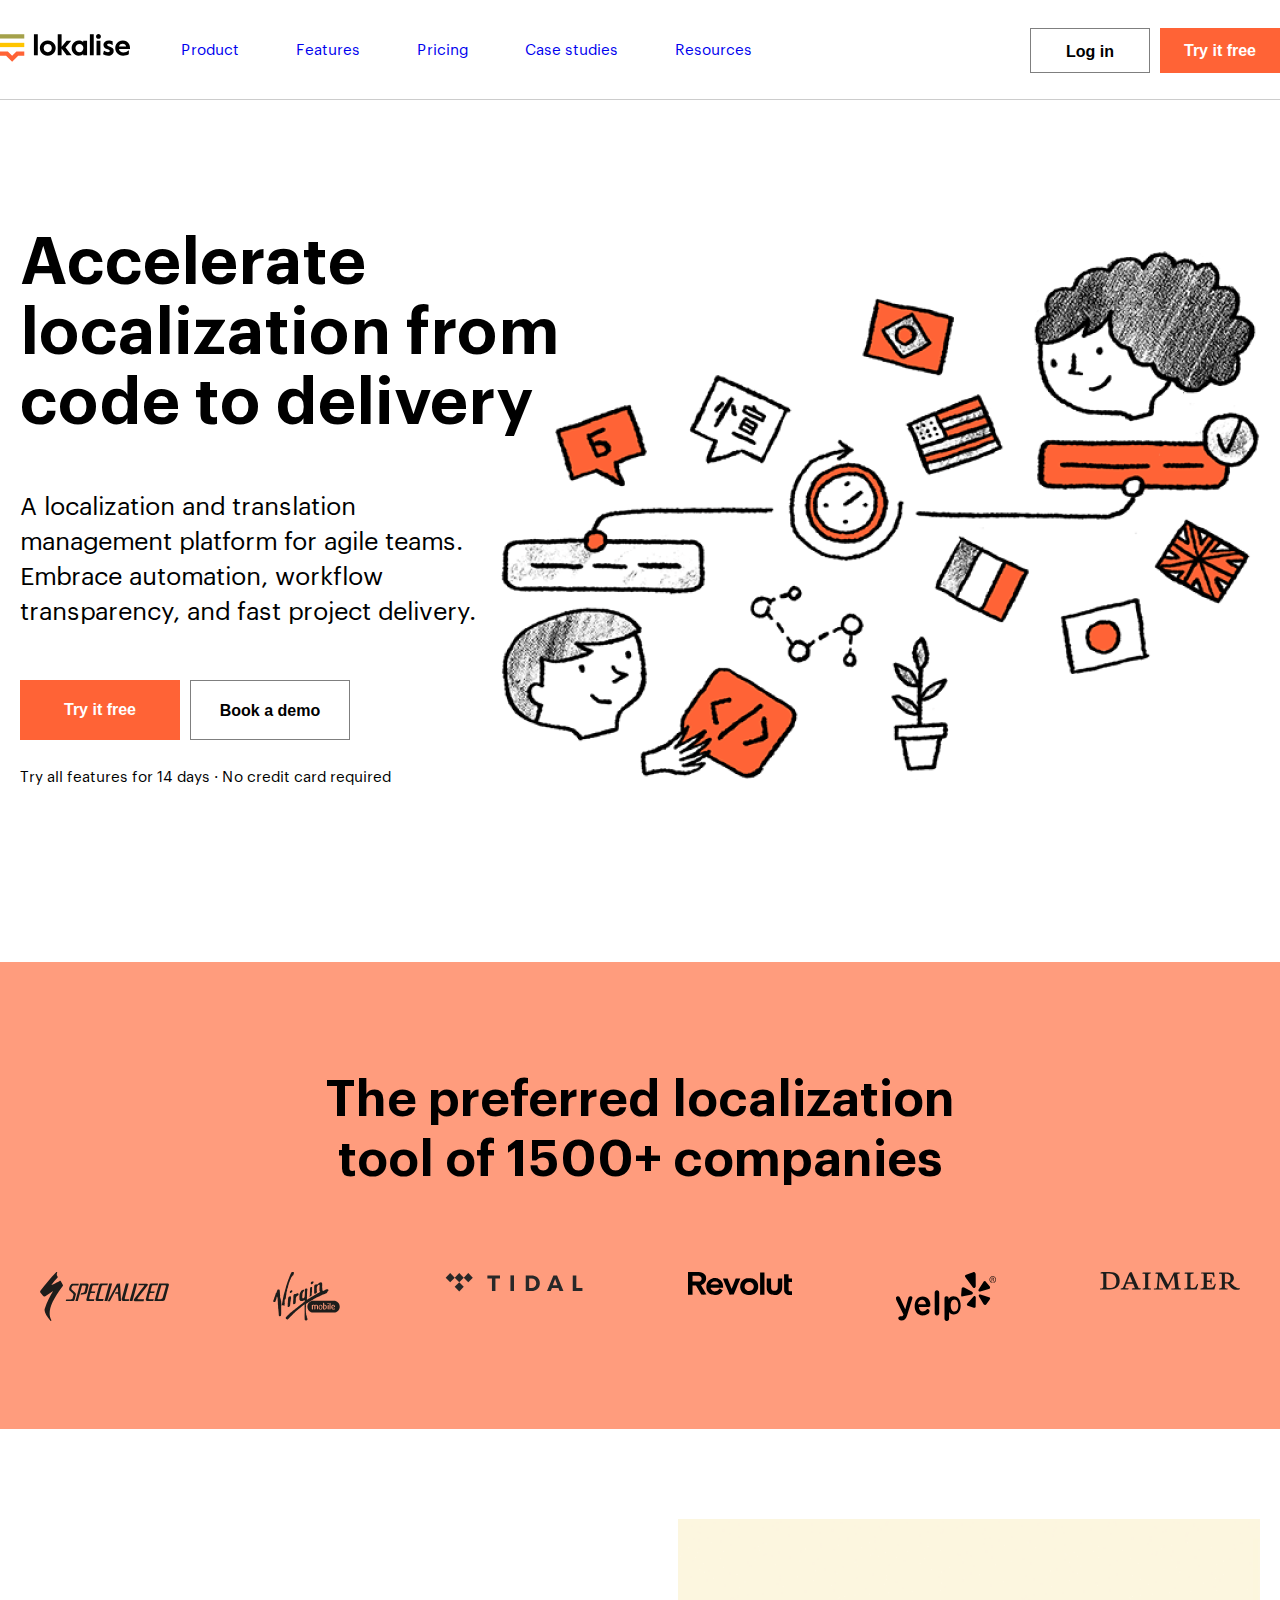
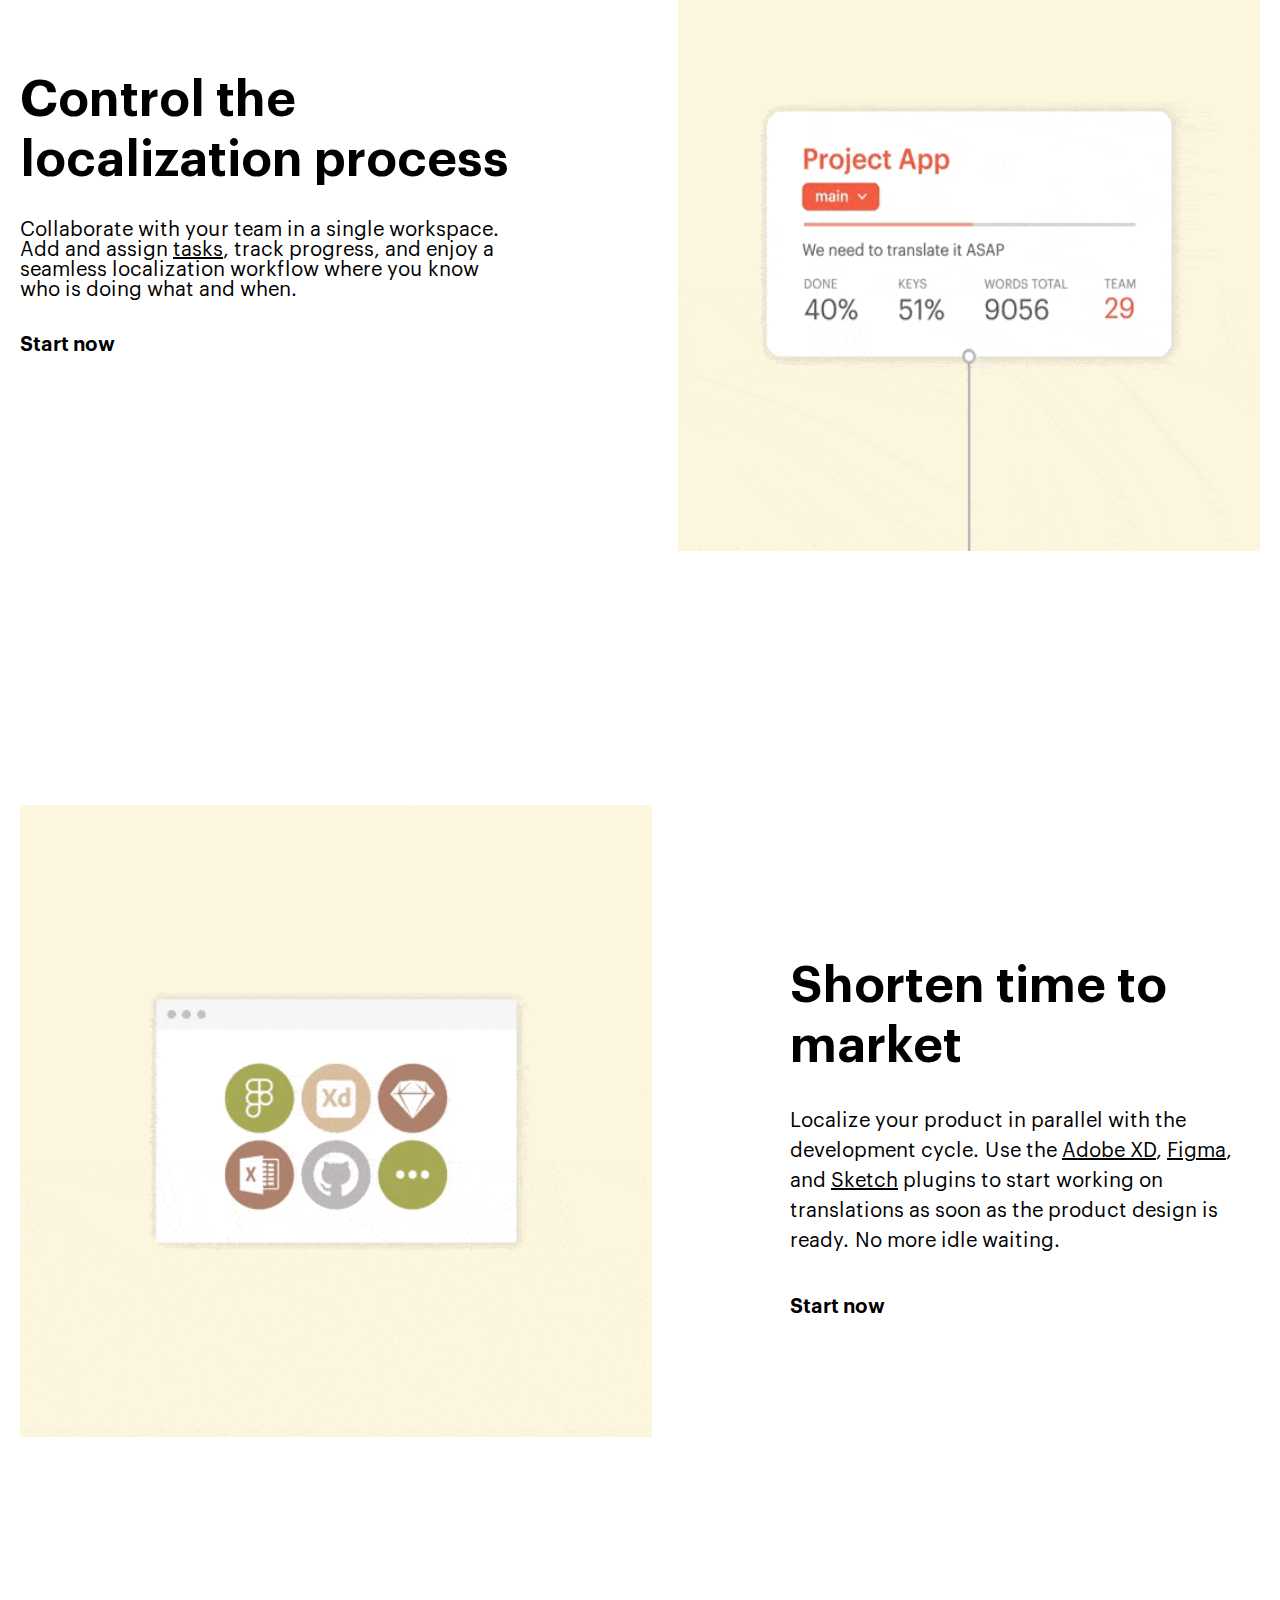
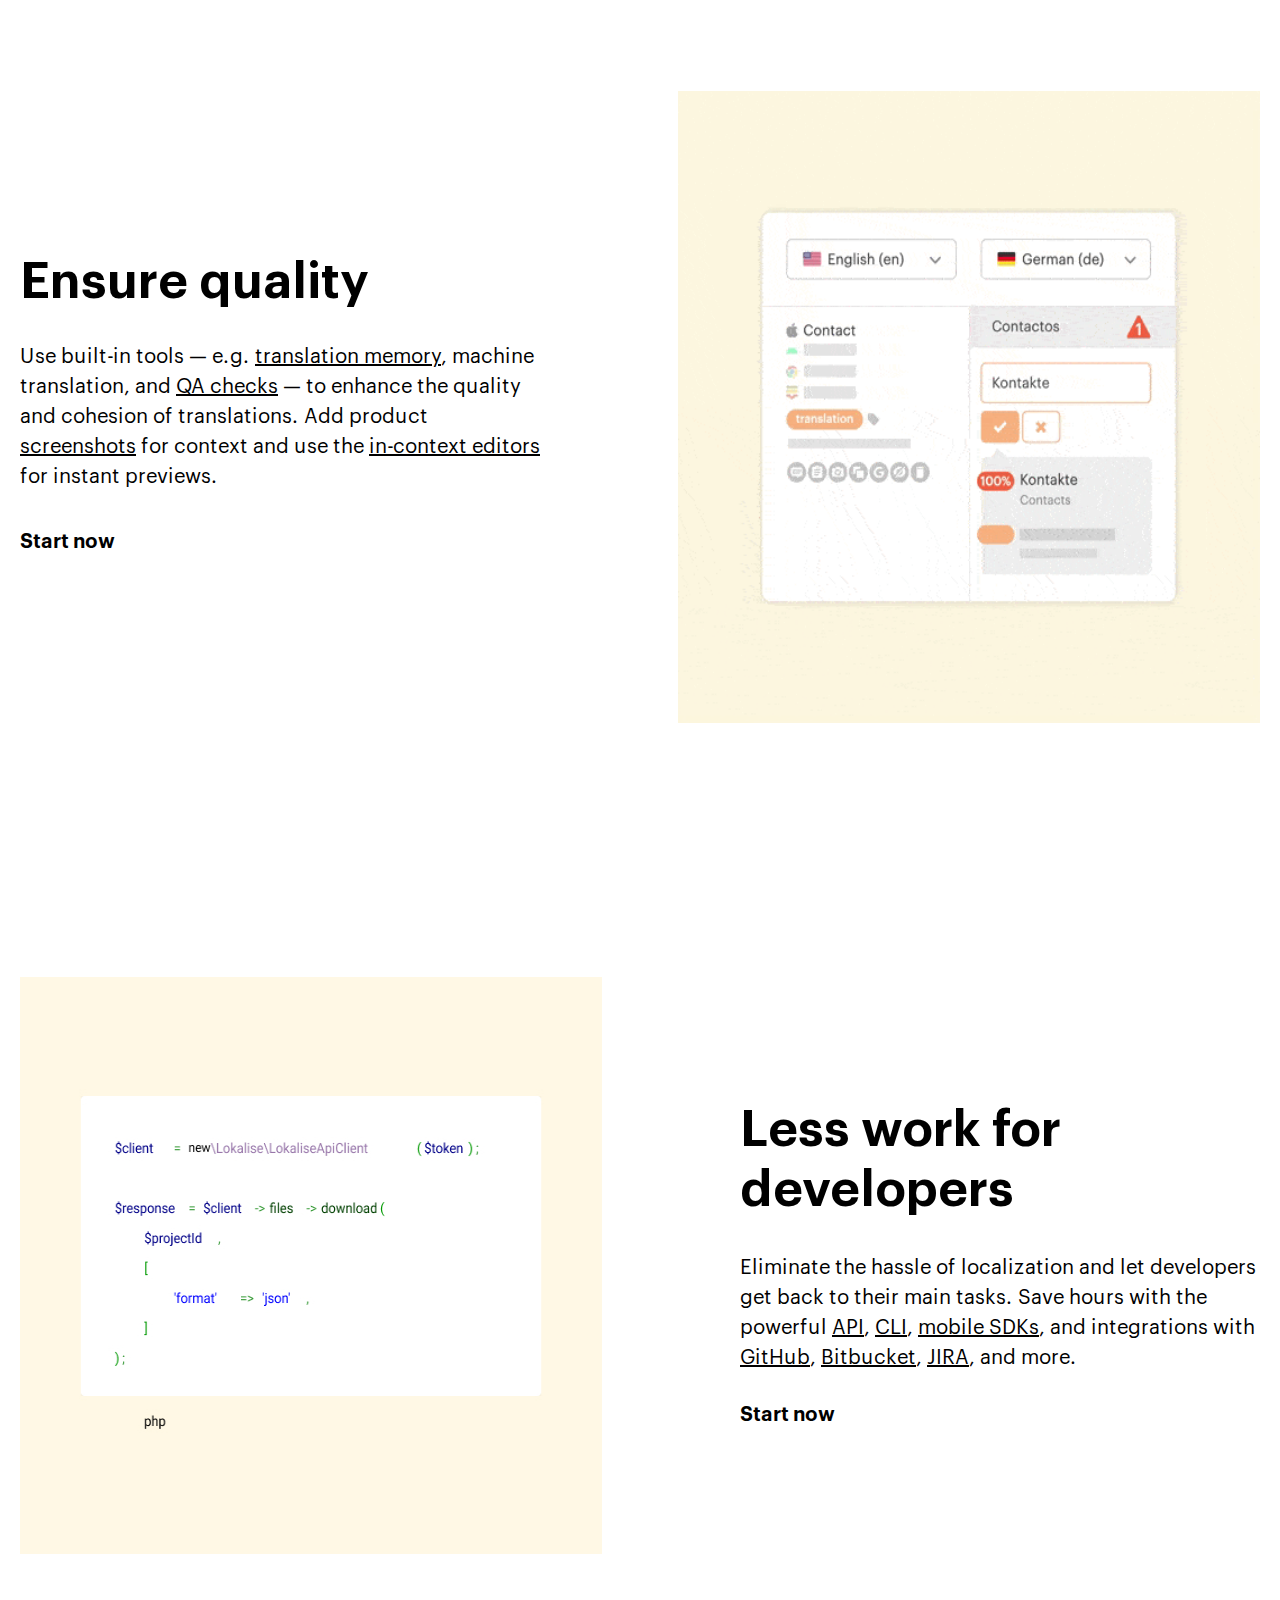
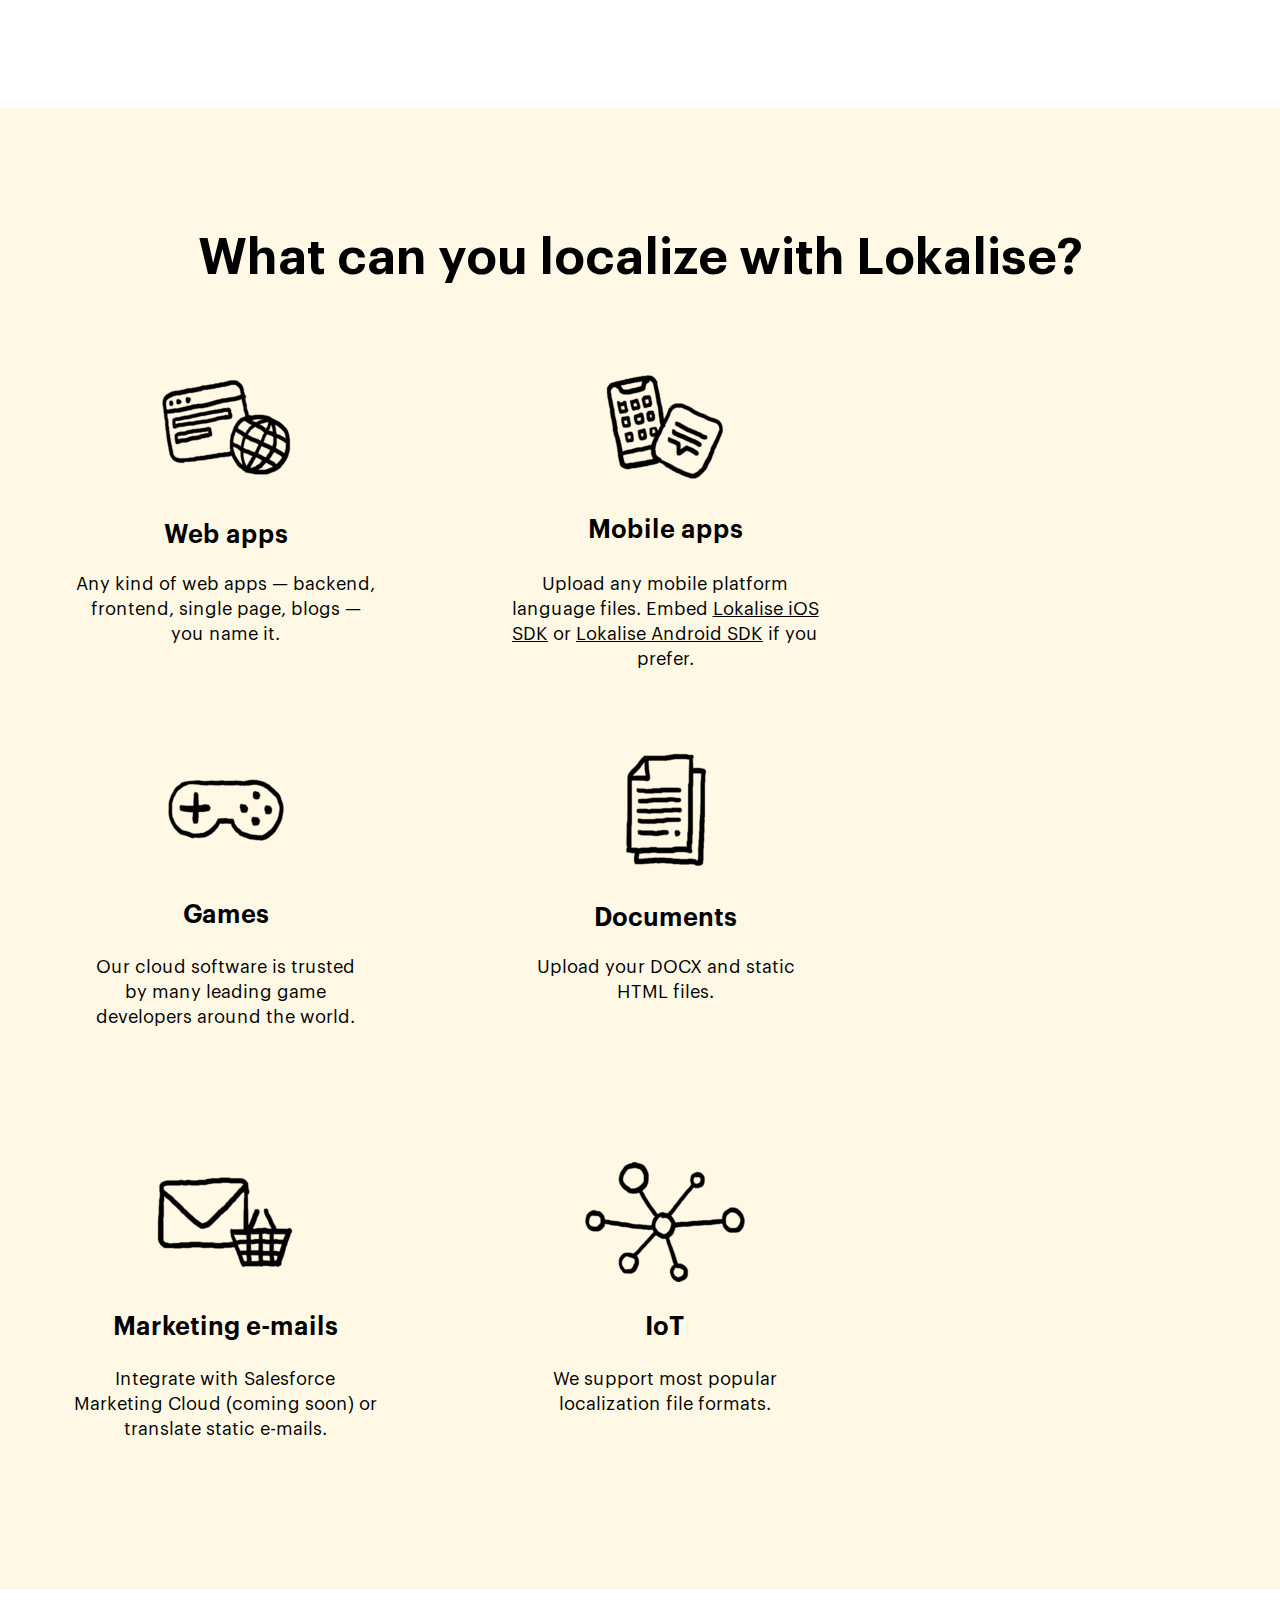
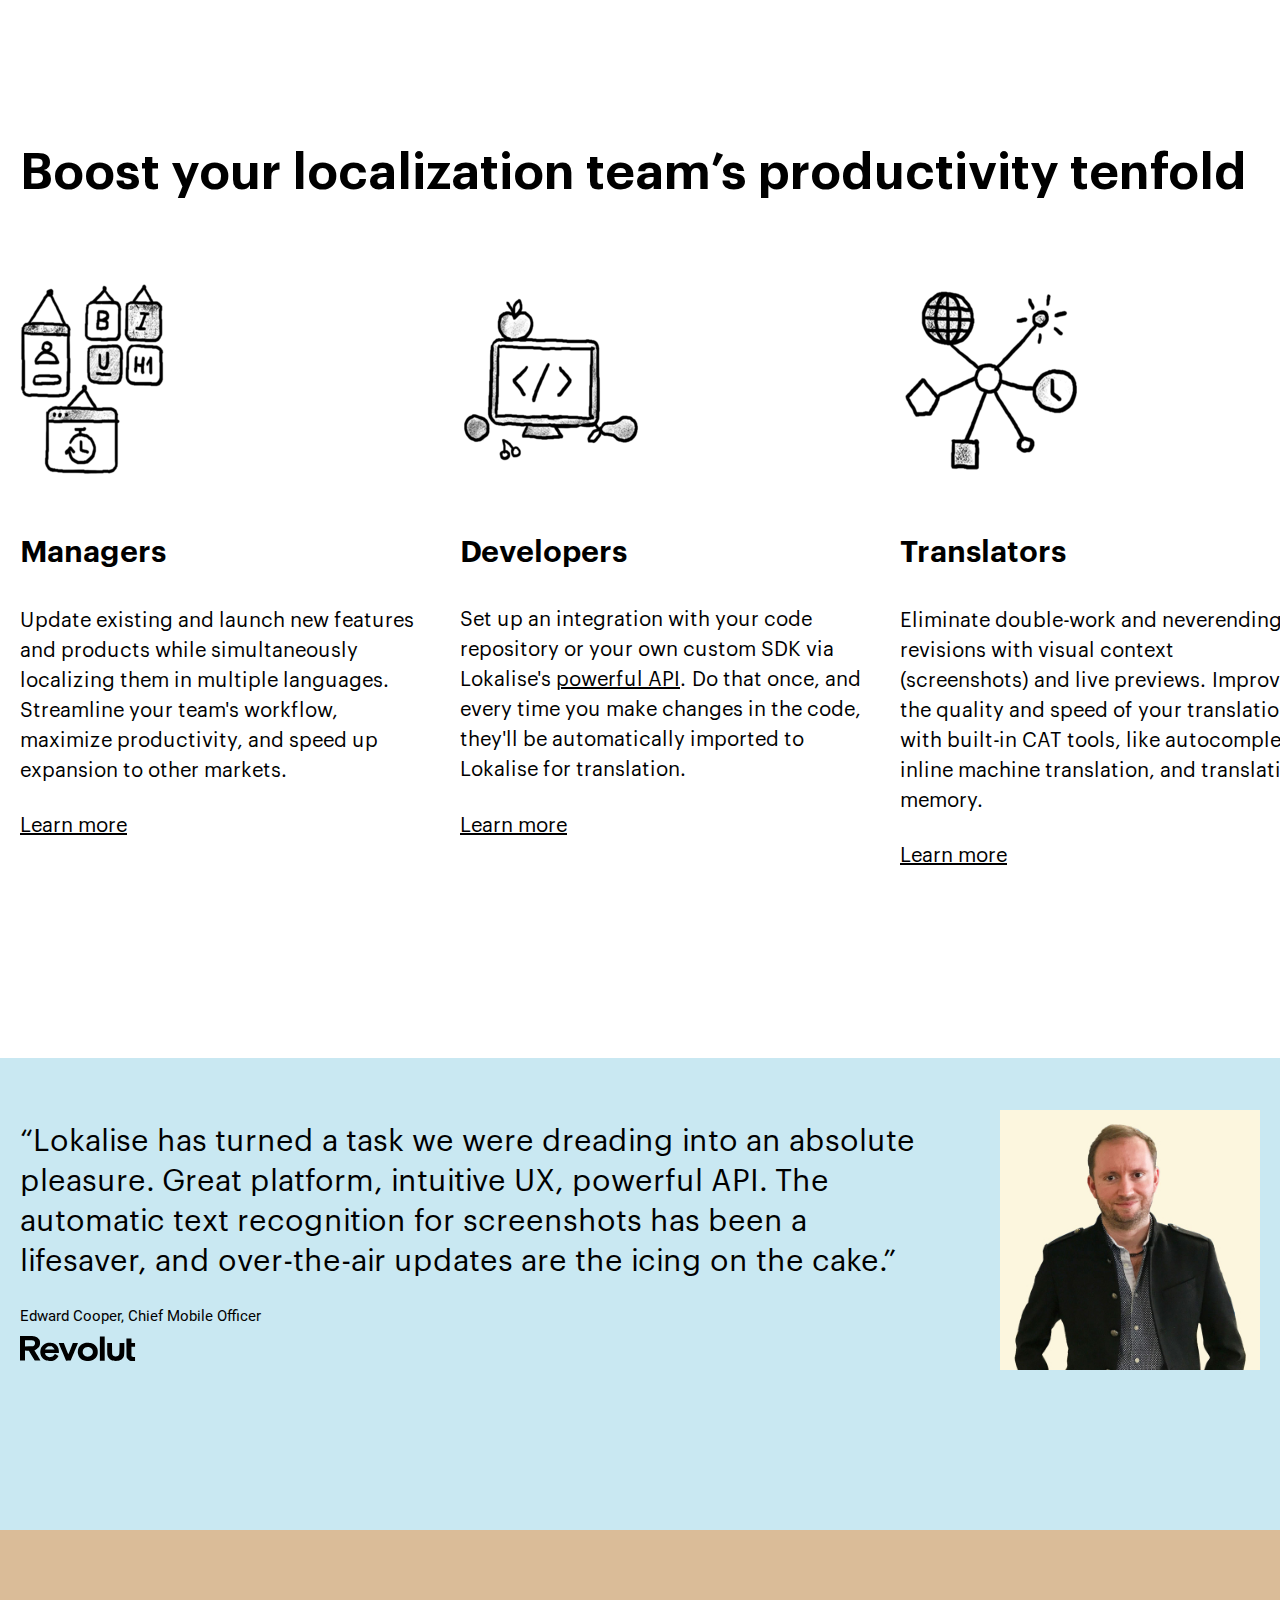
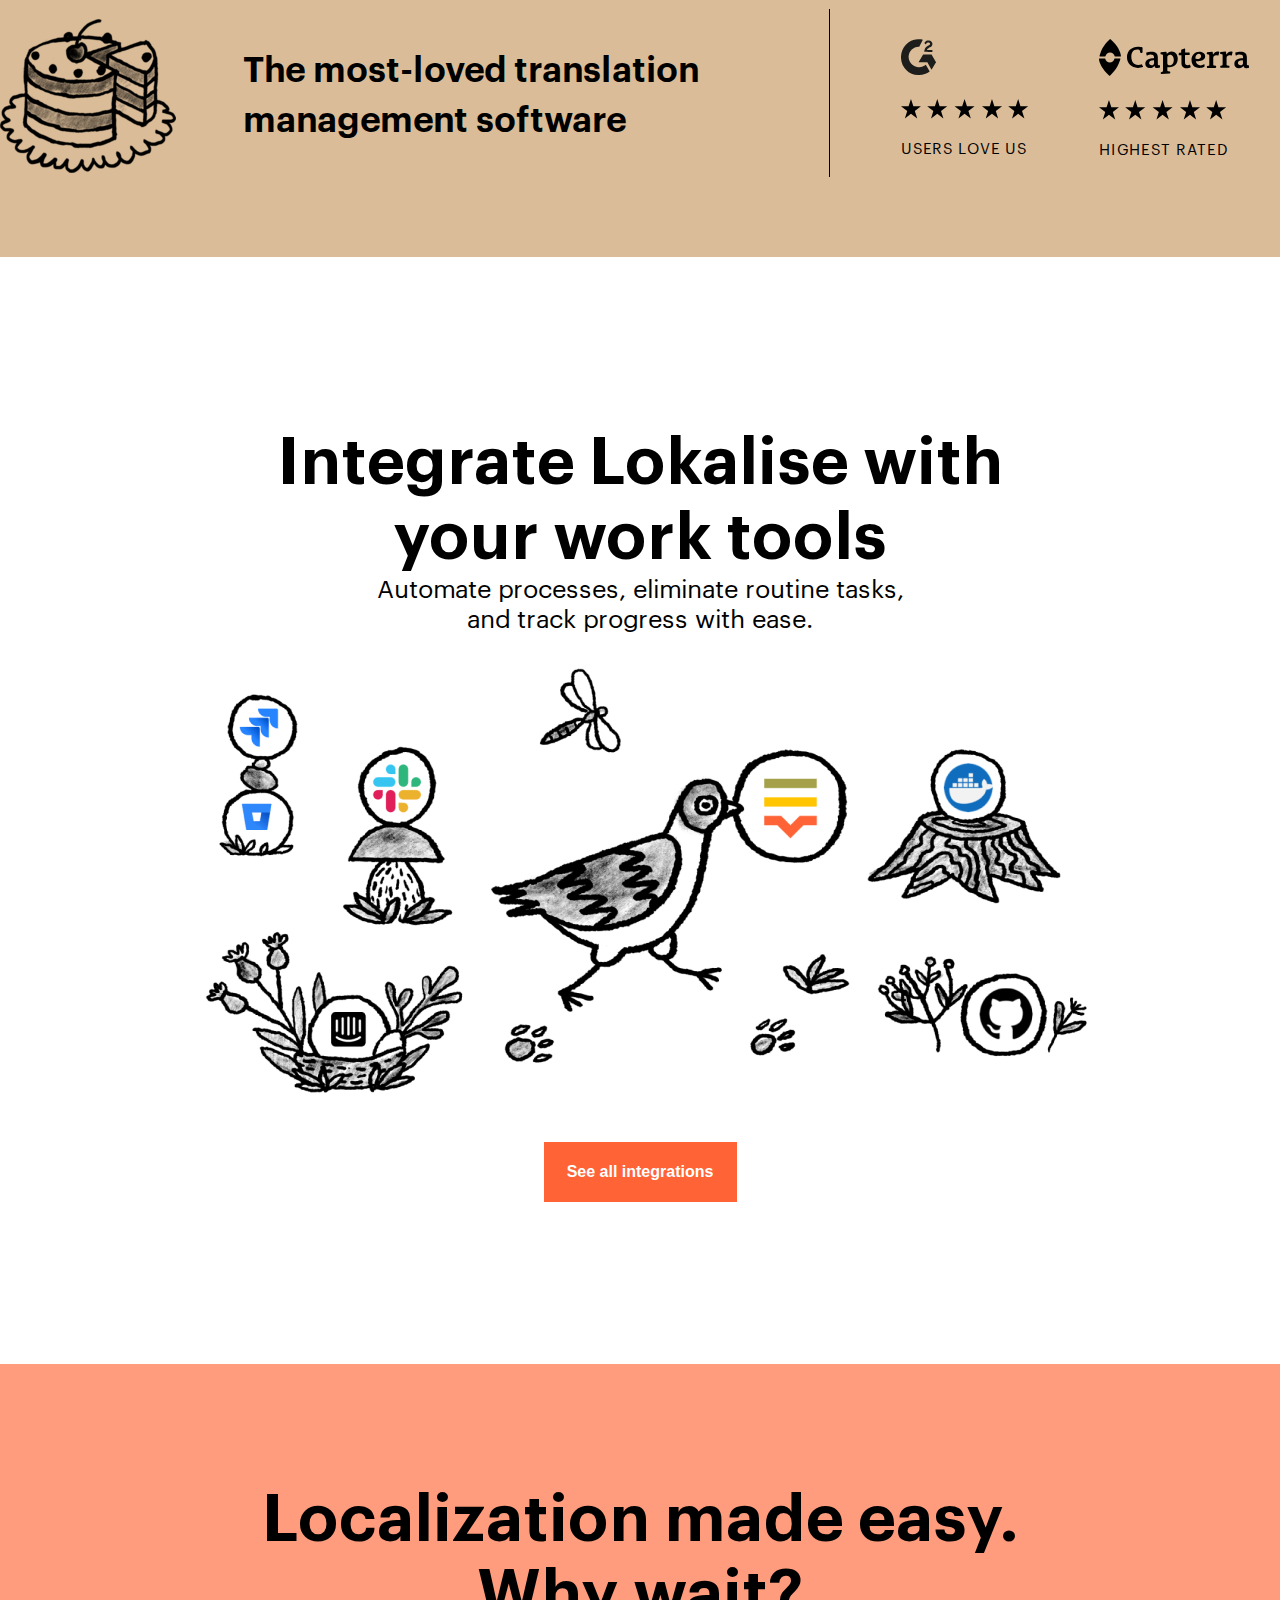
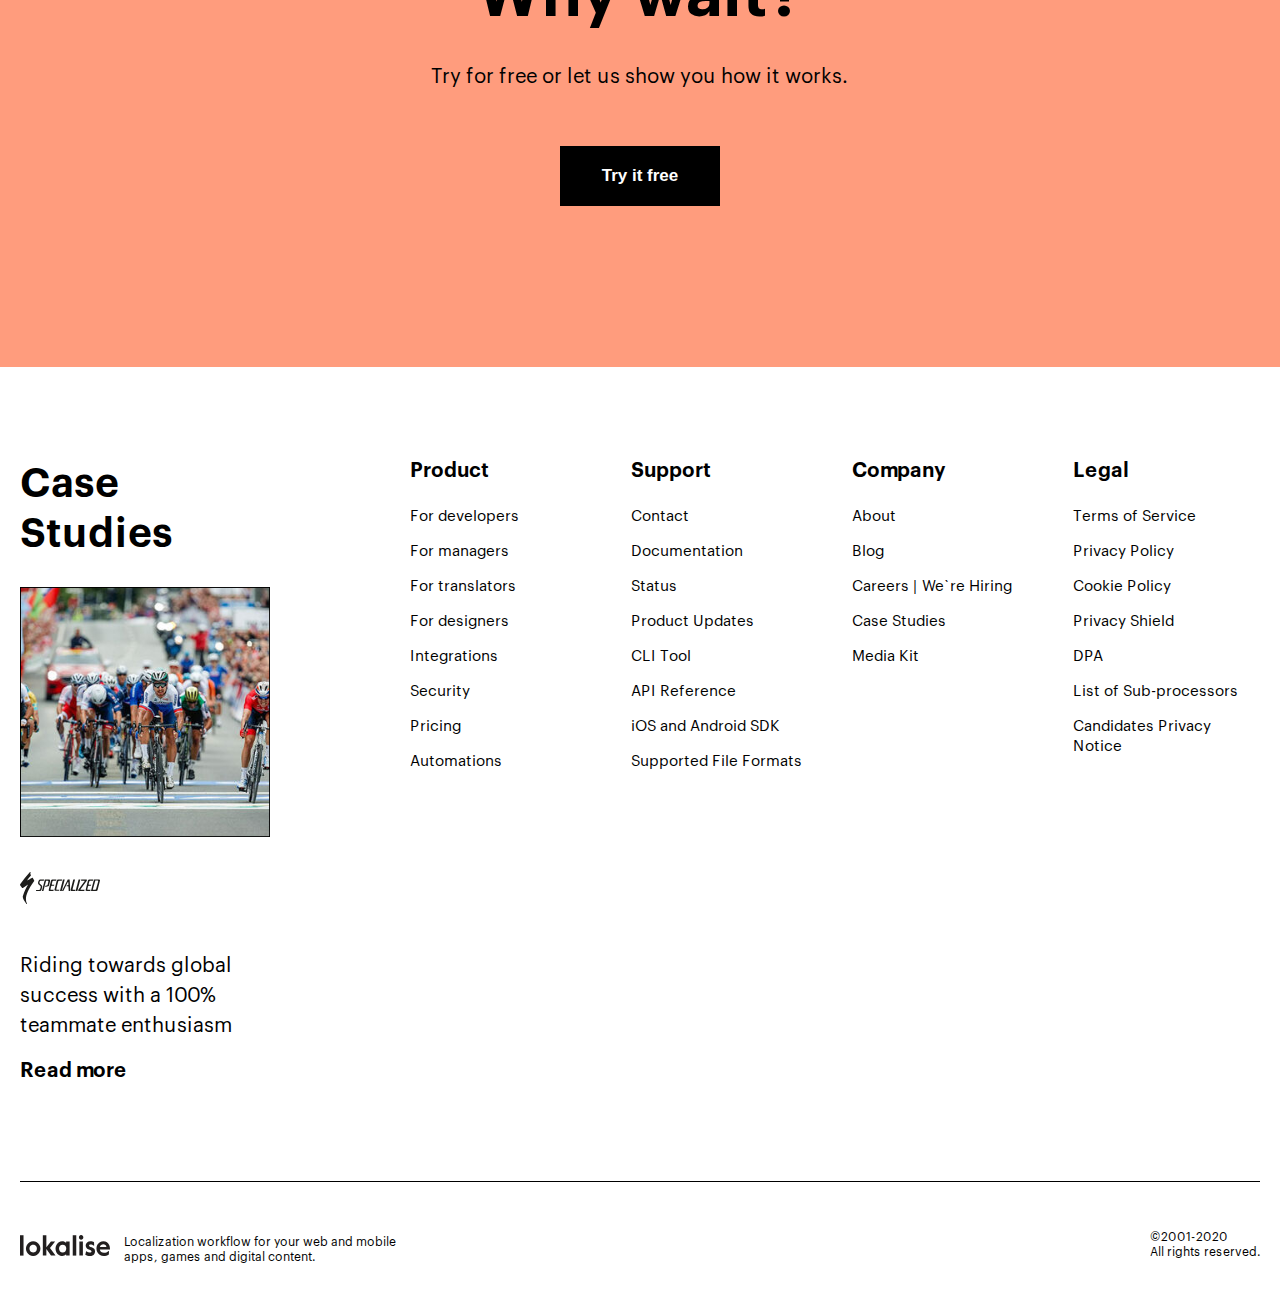
==== index.html @ 3746454f "add changes for button" ====
<!DOCTYPE html>
<html lang="uk">

<head>
    <meta charset="UTF-8">
    <meta name="viewport" content="width=device-width, initial-scale=1.0">
    <link rel="stylesheet" href="./css/fonts.css">
    <link rel="stylesheet" href="./css/styles.css">
    <title>Homework-11</title>
</head>

<body>
    <header class="header">
        <div class="container">
            <nav class="nav">
                <div class="left-side">
                    <a href="/" class="logo">
                        <img src="./images/icons/logo.svg" alt="logo">
                    </a>
                    <ul class="menu">
                        <li class="menu-item">
                            <a href="#" class="menu-item-link">Product</a>
                        </li>
                        <li class="menu-item">
                            <a href="#" class="menu-item-link">Features</a>
                        </li>
                        <li class="menu-item">
                            <a href="#" class="menu-item-link">Pricing</a>
                        </li>
                        <li class="menu-item">
                            <a href="#" class="menu-item-link">Case studies</a>
                        </li>
                        <li class="menu-item">
                            <a href="#" class="menu-item-link">Resources</a>
                        </li>
                    </ul>
                </div>

                <div class="right-side">
                    <button class="header-btn header-btn1">Log in</button>
                    <button class="header-btn header-btn2">Try it free</button>
                </div>

            </nav>
        </div>
    </header>

    <main>
        <section class="main-page">
            <div class="container">
                <div class="content-box">
                    <div class="left-information">
                        <h1>Accelerate localization from code to delivery</h1>

                        <div class="left-text">
                            <p>A localization and translation management platform for agile teams. Embrace automation,
                                workflow transparency, and fast project delivery.
                            </p>
                        </div>

                        <div class="btn-box">
                            <button class="main-btn main-btn1">Try it free</button>
                            <button class="main-btn main-btn2">Book a demo</button>
                        </div>

                        <div class="descr-btn">
                            <p>Try all features for 14 days · No credit card required</p>
                        </div>
                    </div>

                    <div class="main-img">
                        <img src="./images/main-img.png" alt="main-img" class="main-img-code">
                    </div>
                </div>
            </div>
        </section>

        <section class="companies-section">
            <div class="container">
                <div class="wrapper-companies">

                    <h2>The preferred localization tool of 1500+ companies</h2>

                    <div class="companies-icons">
                        <div class="company1">
                            <img src="./images/icons/company1.svg" alt="company1">
                        </div>
                        <div class="company2">
                            <img src="./images/icons/company2.svg" alt="company2">
                        </div>
                        <div class="company3">
                            <img src="./images/icons/company3.svg" alt="company3">
                        </div>
                        <div class="company4">
                            <img src="./images/icons/company4.svg" alt="company4">
                        </div>
                        <div class="company5">
                            <img src="./images/icons/company5.svg" alt="company5">
                        </div>
                        <div class="company6">
                            <img src="./images/icons/company6.svg" alt="company6">
                        </div>
                    </div>
                </div>
            </div>
        </section>

        <section class="prosses">
            <div class="container">
                <div class="wrapper-control">
                    <div class="control-inform">
                        <h2>Control the localization process</h2>

                        <div class="control-text">
                            <p>Collaborate with your team in a single workspace. Add and assign <a href="#"
                                    class="link-prosses">tasks</a>, track progress, and
                                enjoy a seamless localization workflow where you know who is doing what and when.</p>
                        </div>

                        <a href="#" class="start">Start now</a>

                    </div>
                    <div class="control-gif-box">
                        <img src="./images/app.gif " alt="app1" class="control-gif">
                    </div>
                </div>
                <div class="wrapper-time">
                    <div class="time-gif-box">
                        <img src="./images/app2.gif" alt="app2" class="time-gif">
                    </div>
                    <div class="time-inform">
                        <h2>Shorten time to market</h2>
                        <div class="time-text">
                            <p>
                                Localize your product in parallel with the development cycle. Use the <a href="#"
                                    class="link-prosses">Adobe XD</a>, <a href="#" class="link-prosses">Figma</a>, and
                                <a href="#" class="link-prosses">Sketch</a> plugins to start working on translations as
                                soon as the product design is ready. No more idle waiting.
                            </p>
                        </div>
                        <a href="#" class="start">Start now</a>
                    </div>
                </div>
                <div class="wrapper-quality">
                    <div class="quality-inform">
                        <h2>Ensure quality</h2>
                        <div class="quality-text">
                            <p>
                                Use built-in tools — e.g. <a href="#" class="link-prosses">translation memory</a>,
                                machine translation, and <a href="#" class="link-prosses">QA checks</a> — to enhance the
                                quality and cohesion of translations. Add product <a href="#"
                                    class="link-prosses">screenshots</a> for context and use the <a href="#"
                                    class="link-prosses">in-context editors</a> for instant previews.
                            </p>
                        </div>
                        <a href="#" class="start">Start now</a>

                    </div>
                    <div class="quality-gif-box">
                        <img src="./images/app3.gif" alt="app3" class="quality-gif">
                    </div>
                </div>
                <div class="wrapper-work">
                    <div class="work-img-box">
                        <img src="./images/code.jpg" alt="app4" class="work-img">
                    </div>
                    <div class="work-inform">
                        <h2>Less work for developers</h2>
                        <div class="work-text">
                            <p>
                                Eliminate the hassle of localization and let developers get back to their main tasks.
                                Save hours with the powerful <a href="#" class="link-prosses">API</a>, <a href="#"
                                    class="link-prosses">CLI</a>, <a href="#" class="link-prosses">mobile SDKs</a>, and integrations with <a
                                    href="#" class="link-prosses">GitHub</a>, <a href="#"
                                    class="link-prosses">Bitbucket</a>, <a href="#" class="link-prosses">JIRA</a>, and
                                more.
                            </p>
                        </div>
                        <a href="#" class="start">Start now</a>
                    </div>
                </div>
            </div>
            </div>
        </section>

        <section class="localize">
            <div class="container">
                <h2>What can you localize with Lokalise?</h2>
                <div class="wrapper-localize">
                    <div class="app-box1">
                        <div class="app-img1">
                            <img src="./images/localize1.png" alt="localize1">
                        </div>
                        <h3>Web apps</h3>
                        <div class="app-descr1">
                            <p>Any kind of web apps — backend, frontend, single page, blogs — you name it.</p>
                        </div>
                    </div>

                    <div class="app-box2">
                        <div class="app-img2">
                            <img src="./images/localize2.png" alt="localize2">
                        </div>
                        <h3>Mobile apps</h3>
                        <div class="app-descr2">
                            <p>Upload any mobile platform language files. Embed <a href="#">Lokalise iOS SDK</a> or <a
                                    href="#">Lokalise Android SDK</a> if you prefer.</p>
                        </div>
                    </div>

                    <div class="app-box3">
                        <div class="app-img3">
                            <img src="./images/localize3.png" alt="localize3">
                        </div>
                        <h3>Games</h3>
                        <div class="app-descr3">
                            <p>Our cloud software is trusted by many leading game developers around the world.</p>
                        </div>
                    </div>

                    <div class="app-box4">
                        <div class="app-img4">
                            <img src="./images/localize4.png" alt="ocalize4">
                        </div>
                        <h3>Documents</h3>
                        <div class="app-descr4">
                            <p>Upload your DOCX and static HTML files.</p>
                        </div>
                    </div>

                    <div class="app-box5">
                        <div class="app-img5">
                            <img src="./images/localize5.png" alt="localize5">
                        </div>
                        <h3>Marketing e-mails</h3>
                        <div class="app-descr5">
                            <p>Integrate with Salesforce Marketing Cloud (coming soon) or translate static e-mails.</p>
                        </div>
                    </div>

                    <div class="app-box6">
                        <div class="app-img6">
                            <img src="./images/localize6.png" alt="localize6">
                        </div>
                        <h3>IoT</h3>
                        <div class="app-descr6">
                            <p>We support most popular localization file formats.</p>
                        </div>
                    </div>
                </div>
            </div>
        </section>

        <section class="boost">
            <div class="container">
                <h2>Boost your localization team’s productivity tenfold</h2>

                <div class="boost-box">
                    <div class="boost1">
                        <div class="boost-img-box1">
                            <img src="./images/boost1.png" alt="boost1">
                        </div>

                        <h3>Managers</h3>

                        <div class="boost-descr1">
                            <p>Update existing and launch new features and products while simultaneously localizing them
                                in multiple languages. Streamline your team's workflow, maximize productivity, and speed
                                up expansion to other markets.</p>
                        </div>
                        <a href="#" class="learn">Learn more</a>
                    </div>

                    <div class="boost2">
                        <div class="boost-img-box2">
                            <img src="./images/boost2.png" alt="boost2">
                        </div>

                        <h3>Developers</h3>

                        <div class="boost-descr2">
                            <p>Set up an integration with your code repository or your own custom SDK via Lokalise's <a
                                    href="#">powerful API</a>. Do that once, and every time you make changes in the
                                code, they'll be automatically imported to Lokalise for translation.</p>
                        </div>
                        <a href="#" class="learn">Learn more</a>
                    </div>

                    <div class="boost3">
                        <div class="boost-img-box3">
                            <img src="./images/boost3.png" alt="boost3">
                        </div>

                        <h3>Translators</h3>

                        <div class="boost-descr3">
                            <p>Eliminate double-work and neverending revisions with visual context (screenshots) and
                                live previews. Improve the quality and speed of your translations with built-in CAT
                                tools, like autocomplete, inline machine translation, and translation memory.</p>
                        </div>
                        <a href="#" class="learn">Learn more</a>
                    </div>
                </div>
            </div>
        </section>

        <section class="review">
            <div class="container">
                <div class="wrapper-review">
                <div class="review-box">
                    <div class="review-info">
                        <p>“Lokalise has turned a task we were dreading into an absolute pleasure. Great platform,
                            intuitive UX, powerful API. The automatic text recognition for screenshots has been a
                            lifesaver, and over-the-air updates are the icing on the cake.”</p>
                    </div>
                    <div class="name">
                        <p>Edward Cooper, Chief Mobile Officer</p>
                    </div>
                    <div class="review-company">
                        <img src="./images/icons/small-comp1.svg" alt="company">
                    </div>
                </div>
                <div class="right-photo">
                    <img src="./images/photo.jpg" alt="photo">
                </div>
            </div>
            </div>
        </section>

        <section class="translation">
            <div class="container">
                <div class="wrapper-translation">
                    <div class="left-box">
                        <div class="translation-img-box">
                            <img src="./images/cake.png" alt="cake">
                        </div>
                        <h2>The most-loved translation management software</h2>

                    </div>
                    <div class="vr"></div>
                    <div class="right-box">
                        <div class="rating-first">
                            <div class="company-translation">
                                <img src="./images/icons/software1.svg" alt="company-first">
                            </div>
                            <div class="rating-img">
                                <img src="./images/icons/review.svg" alt="rating">
                            </div>
                            <p>USERS LOVE US</p>
                        </div>

                        <div class="rating-second">
                            <div class="company-translation">
                                <img src="./images/icons/software2.svg" alt="company-second">
                            </div>
                            <div class="rating-img">
                                <img src="./images/icons/review.svg" alt="rating">
                            </div>
                            <p>HIGHEST RATED</p>
                        </div>

                    </div>
                </div>
            </div>
        </section>

        <section class="tools">
            <div class="container">
                <h2>Integrate Lokalise with your work tools</h2>
                <p>Automate processes, eliminate routine tasks, and track progress with ease.</p>

                <div class="tools-img">
                    <img src="./images/tools.png" alt="tools-img">
                </div>

                <button class="see-btn">See all integrations</button>
            </div>
        </section>

        <section class="easy">
            <div class="container">
                <h2>Localization made easy. Why wait?</h2>
                <p>Try for free or let us show you how it works.</p>
                <button class="try-btn">Try it free</button>
            </div>
        </section>

        <section class="case">
            <div class="container">
                <div class="wrapper-case">
                    <div class="left-col">
                        <h2>Case Studies</h2>

                        <div class="bicyclists">
                            <img src="./images/bicyclist.jpg" alt="bicyclists">
                        </div>

                        <div class="icon-company">
                            <img src="./images/icons/small-comp2.svg" alt="">
                        </div>

                        <div class="case-descr">
                            <p>Riding towards global success with a 100% teammate enthusiasm</p>
                        </div>

                        <div class="case-link">
                            <a href="#">Read more</a>
                        </div>
                    </div>

                    <div class="four-col">
                        <div class="first-col">
                            <h3>Product</h3>
                            <ul class="list">
                                <li>
                                    <a href="#">For developers</a>
                                </li>
                                <li>
                                    <a href="#">For managers</a>
                                </li>
                                <li>
                                    <a href="#">For translators</a>
                                </li>
                                <li>
                                    <a href="#">For designers</a>
                                </li>
                                <li>
                                    <a href="#">Integrations</a>
                                </li>
                                <li>
                                    <a href="#">Security</a>
                                </li>
                                <li>
                                    <a href="#">Pricing</a>
                                </li>
                                <li>
                                    <a href="#">Automations</a>
                                </li>
                            </ul>
                        </div>

                        <div class="second-col">
                            <h3>Support</h3>
                            <ul class="list">
                                <li>
                                    <a href="#">Contact</a>
                                </li>
                                <li>
                                    <a href="#">Documentation</a>
                                </li>
                                <li>
                                    <a href="#">Status</a>
                                </li>
                                <li>
                                    <a href="#">Product Updates</a>
                                </li>
                                <li>
                                    <a href="#">CLI Tool</a>
                                </li>
                                <li>
                                    <a href="#">API Reference</a>
                                </li>
                                <li>
                                    <a href="#">iOS and Android SDK</a>
                                </li>
                                <li>
                                    <a href="#">Supported File Formats</a>
                                </li>
                            </ul>
                        </div>

                        <div class="third-col">
                            <h3>Company</h3>
                            <ul class="list">
                                <li>
                                    <a href="#">About</a>
                                </li>
                                <li>
                                    <a href="#">Blog</a>
                                </li>
                                <li>
                                    <a href="#">Careers | We`re Hiring</a>
                                </li>
                                <li>
                                    <a href="#">Case Studies</a>
                                </li>
                                <li>
                                    <a href="#">Media Kit</a>
                                </li>
                            </ul>
                        </div>

                        <div class="fourth-col">
                            <h3>Legal</h3>
                            <ul class="list">
                                <li>
                                    <a href="#">Terms of Service</a>
                                </li>
                                <li>
                                    <a href="#">Privacy Policy</a>
                                </li>
                                <li>
                                    <a href="#">Cookie Policy</a>
                                </li>
                                <li>
                                    <a href="#">Privacy Shield</a>
                                </li>
                                <li>
                                    <a href="#">DPA</a>
                                </li>
                                <li>
                                    <a href="#">List of Sub-processors</a>
                                </li>
                                <li>
                                    <a href="#">Candidates Privacy Notice</a>
                                </li>
                            </ul>
                        </div>
                    </div>
                </div>
            </div>
        </section>
    </main>

    <footer class="footer">
        <div class="container">
            <div class="footer-wrapper">
                <div class="footer-left">
                    <div class="footer-logo">
                        <img src="./images/icons/footer-logo.svg" alt="footer-logo">
                    </div>
                    <div class="footer-descr">
                        <p>Localization workflow for your web and mobile apps, games and digital content.</p>
                    </div>
                </div>
                <div class="footer-right">
                    <p>©2001-2020</p>
                    <p>All rights reserved.</p>
                </div>
            </div>
        </div>
    </footer>
    <script src="./js/main.js"></script>
</body>

</html>
---- css/fonts.css ----
@font-face {
  font-family: 'GraphikLCG';
  font-weight: 600;
  src: url(../fonts/GraphikLGG/GraphikLCG-Semibold.woff2) format('woff2');
}

@font-face {
  font-family:'GraphikLCG';
  font-weight: 400;
  src: url(../fonts/GraphikLGG/GraphikLCG-Regular.woff2) format('woff2');
}

/* roboto-regular - latin */
@font-face {
  font-display: swap; /* Check https://developer.mozilla.org/en-US/docs/Web/CSS/@font-face/font-display for other options. */
  font-family: 'Roboto';
  font-style: normal;
  font-weight: 400;
  src: url('../fonts/roboto-v30-latin-regular/roboto-v30-latin-regular.woff2') format('woff2'); /* Chrome 36+, Opera 23+, Firefox 39+, Safari 12+, iOS 10+ */
}
---- css/styles.css ----
:root {
  --maxWidth: 1330px;
  --primaryFont: "GraphikLCG";
  --primaryTextColor: #000;
  --primaryTextSize: 20px;

  /* Color */
  --orange: #ff6336;
  --salmon: #ff9c7d;
  --milk: #fff8e4;
  --light-blue: #c9e8f2;
  --beige: #dabc98;
  --white: #fff;
}

* {
  margin: 0;
  padding: 0;
  box-sizing: border-box;
}

html {
  font-family: var(--primaryFont);
  font-size: var(--primaryTextSize);
  color: var(--primaryTextColor);
}

p {
  font-weight: 400;
}

img {
  max-width: 100%;
  height: auto;
}

h1,
h2,
h3,
h4,
h5,
h6 {
  font-weight: 600;
}

.container {
  max-width: var(--maxWidth);
  padding-left: 20px;
  padding-right: 20px;
  margin-left: auto;
  margin-right: auto;
}

.header .container{
    padding-left: 0;
    padding-right: 0;
}

.header {
  background-color: var(--white);
  border-bottom: 1px solid #cccccc;
}

.nav {
  display: flex;
  justify-content: space-between;
  align-items: center;
}

ul {
  list-style: none;
}

a {
    text-decoration: none;
}

.left-side {
  display: flex;
}

.logo {
  margin-top: 34px;
  margin-bottom: 33px;
}

.menu {
  display: flex;
  column-gap: 57px;
  margin: 39px 0 36px 51px;
}

.menu-item-link {
  font-size: 15px;
  font-style: normal;
  font-weight: 400;
  line-height: 20px; /* 133.333% */
}

.menu-item-link:hover {
    color: var(--orange);
}

.header-menu {
  justify-content: space-between;
}

.right-side {
  display: flex;
  margin-top: 26px;
  margin-bottom: 24px;
}

.header-btn {
  width: 120px;
  height: 45px;
}

.header-btn1 {
  margin-right: 10px;
  border: 1px solid rgba(0, 0, 0, 0.5);
  background-color: var(--white);
  text-align: center;
  font-size: 16px;
  font-style: normal;
  font-weight: 600;
  line-height: 45px; /* 281.25% */
}

.header-btn1:hover {
    background-color: var(--salmon);
    transform: translateY(-2px);
}

.header-btn2 {
  background-color: var(--orange);
  border: none;
  color: var(--white);
  text-align: center;
  font-size: 16px;
  font-style: normal;
  font-weight: 600;
  line-height: 45px; /* 281.25% */
}

.header-btn2:hover {
    background-color: var(--salmon);
    transform: translateY(-2px);
}

.main-page {
  padding-top: 129px;
  padding-bottom: 172px;
}

.content-box {
  display: flex;
  position: relative;
}

h1 {
  font-size: 65px;
  font-style: normal;
  line-height: 70px; /* 107.692% */
  width: 552px;
  margin-bottom: 51px;
}

.left-text {
  font-size: 25px;
  font-style: normal;
  line-height: 35px; /* 140% */
  width: 471px;
  margin-bottom: 50px;
}

.btn-box {
  display: flex;
}

.main-btn {
  width: 160px;
  height: 60px;
  margin-bottom: 25px;
}

.main-btn:hover {
    background-color: var(--salmon);
    transform: translateY(-2px);
}

.main-btn1 {
  background: var(--orange);
  color: var(--white);
  text-align: center;
  font-size: 16px;
  font-style: normal;
  font-weight: 600;
  line-height: 60px; /* 375% */
  border: none;
  margin-right: 10px;
}

.main-btn2 {
  border: 1px solid rgba(0, 0, 0, 0.5);
  background-color: var(--white);
  color: var(--black);
  text-align: center;
  font-size: 16px;
  font-style: normal;
  font-weight: 600;
  line-height: 60px; /* 375% */
}

.descr-btn {
  color: var(--black);
  font-size: 15px;
  font-style: normal;
  line-height: 25px; /* 166.667% */
}

.main-img {
  width: 759px;
  height: 529px;
  margin-top: 22px;
  margin-bottom: 10px;
  position: absolute;
  right: 0;
  top: 0;
}

.companies-section {
  background: var(--salmon);
  padding-top: 108px;
  padding-bottom: 104px;
}

.wrapper-companies h2 {
    text-align: center;
    font-size: 50px;
    font-style: normal;
    line-height: 60px; /* 120% */
    width: 720px;
    margin: 0 auto;
    margin-bottom: 82px;
}
.companies-icons {
    display: flex;
    column-gap: 104px;
    margin-right: 20px;
    margin-left: 20px;
}

.prosses {
    border-color: var(--white);
    padding-top: 90px;
    padding-bottom: 150px;
}

.process h2 {
    font-size: 50px;
    font-style: normal;
    font-weight: 600;
    line-height: 60px; /* 120% */
}

.link-prosses {
    color: var(--primaryTextColor);
    text-decoration: underline;
}

.link-prosses:hover {
    color: var(--orange);
}

.wrapper-control {
    display: flex;
    column-gap: 165px;
    padding-bottom: 250px;
}

.control-inform {
    margin-top: 151px;
}

.control-inform h2 {
    width: 493px;
    margin-bottom: 30px;
font-size: 50px;
font-style: normal;
font-weight: 600;
line-height: 60px; /* 120% */
}

.control-text {
    width: 491px;
    margin-bottom: 30px;
}

.start {
    color: var(--primaryTextColor);
    font-size: 20px;
    font-style: normal;
    font-weight: 600;
    line-height: 30px; /* 150% */
}

.start:hover {
    color: var(--orange);
}

.control-gif {
    width: 632px;
    height: 632px;
}

.wrapper-time {
    display: flex;
    column-gap: 138px;
    padding-bottom: 250px;

}

.time-gif {
    width: 632px;
    height: 632px;
}

.time-inform {
    margin-top: 151px;
}

.time-inform h2{
    font-size: 50px;
    font-style: normal;
    font-weight: 600;
    line-height: 60px; /* 120% */
    width: 379px;
    margin-bottom: 30px;
}

.time-text {
    width: 450px;
    font-size: 20px;
    font-style: normal;
    font-weight: 400;
    line-height: 30px; /* 150% */
    margin-bottom: 36px;
}

.wrapper-quality {
    display: flex;
    column-gap: 138px;
    padding-bottom: 250px;
}

.quality-inform {
    margin-top: 161px;
}

.quality-inform h2{
    width: 397px;
    font-size: 50px;
    font-style: normal;
    font-weight: 600;
    line-height: 60px; /* 120% */
    margin-bottom: 30px;
}

.quality-text {
    width: 520px;
    font-size: 20px;
    font-style: normal;
    font-weight: 400;
    line-height: 30px; /* 150% */
    margin-bottom: 35px;
}

.quality-gif {
    width: 632px;
    height: 632px;
}

.wrapper-work {
    display: flex;
    column-gap: 138px;
}

.work-img {
width: 632px;
height: 577px;
}

.work-inform {
    margin-top: 123px;
}

.work-inform h2{
    width: 348px;
    font-size: 50px;
    font-style: normal;
    font-weight: 600;
    line-height: 60px; /* 120% */
    margin-bottom: 33px;
}

.work-text {
    width: 520px;
    font-size: 20px;
    font-style: normal;
    font-weight: 400;
    line-height: 30px; /* 150% */
    margin-bottom: 27px;
}

.localize {
    background-color: #FFF8E4;
    padding-top: 120px;
    padding-bottom: 93px;
}

.localize h2 {
    text-align: center;
    font-size: 50px;
    font-style: normal;
    font-weight: 600;
    line-height: 60px; /* 120% */
    margin-bottom: 58px;
}

.wrapper-localize {
    display: flex;
    flex-wrap: wrap;
    column-gap: 110px;
    row-gap: 57px;
    padding-left: 40px;
    padding-right: 40px;
}

.app-box1 {
    padding: 21px 13px 0 14px;
}

.app-img1 {
    text-align: center;
    margin-bottom: 26px;
}

.app-box1 h3 {
    text-align: center;
    font-size: 25px;
    font-style: normal;
    font-weight: 600;
    line-height: 35px; /* 140% */
    margin-bottom: 20px;
}

.app-descr1 {
    width: 303px;
    color: #000;
    text-align: center;
    font-size: 18px;
    font-style: normal;
    font-weight: 400;
    line-height: 25px; /* 138.889% */
}

.app-box2 {
    padding-top: 21px;
}

.app-img2 {
    text-align: center;
    margin-bottom: 21px;
}

.app-box2 h3 {
    text-align: center;
    font-size: 25px;
    font-style: normal;
    font-weight: 600;
    line-height: 35px; /* 140% */
    margin-bottom: 25px;
}

.app-descr2 {
    width: 330px;
    text-align: center;
    font-size: 18px;
    font-style: normal;
    font-weight: 400;
    line-height: 25px; /* 138.889% */
}

.app-descr2 a {
    color: var(--primaryTextColor);
    font-size: 18px;
    font-style: normal;
    font-weight: 400;
    line-height: 25px;
    text-decoration-line: underline;
}

.app-descr2 a:hover {
    color: var(--orange);
}


.app-box3 {
    padding: 21px 24px 0 25px;
}

.app-img3 {
    text-align: center;
    margin-bottom: 23px;
}

.app-box3 h3 {
    text-align: center;
    font-size: 25px;
    font-style: normal;
    font-weight: 600;
    line-height: 35px; /* 140% */
    margin-bottom: 23px;
}

.app-descr3 {
    width: 281px;
    text-align: center;
    font-size: 18px;
    font-style: normal;
    font-weight: 400;
    line-height: 25px; /* 138.889% */
}

.app-box4 {
    padding: 21px 10px 22px 11px;
    margin-bottom: 57px;
}

.app-img4 {
    text-align: center;
    margin-bottom: 26px;
}

.app-box4 h3{
    text-align: center;
    font-size: 25px;
    font-style: normal;
    font-weight: 600;
    line-height: 35px; /* 140% */
    margin-bottom: 20px;
}

.app-descr4 {
    width: 309px;
    text-align: center;
    font-size: 18px;
    font-style: normal;
    font-weight: 400;
    line-height: 25px; /* 138.889% */
}

.app-box5 {
    padding: 21px 10px 0 10px;
    margin-bottom: 54px;
}

.app-img5 {
    text-align: center;
    margin-bottom: 23px;
}

.app-box5 h3 {
    text-align: center;
    font-size: 25px;
    font-style: normal;
    font-weight: 600;
    line-height: 35px; /* 140% */
    margin-bottom: 23px;
}

.app-descr5 {
    width: 310px;
    text-align: center;
    font-size: 18px;
    font-style: normal;
    font-weight: 400;
    line-height: 25px; /* 138.889% */
}

.app-box6 {
    padding: 21px 2px 22px 2px;
    margin-bottom: 57px;
}

.app-img6 {
    text-align: center;
    margin-bottom: 23px;
}

.app-box6 h3 {
    text-align: center;
    font-size: 25px;
    font-style: normal;
    font-weight: 600;
    line-height: 35px; /* 140% */
    margin-bottom: 23px;
}

.app-descr6 {
    width: 326px;
    text-align: center;
    font-size: 18px;
    font-style: normal;
    font-weight: 400;
    line-height: 25px; /* 138.889% */
}

.boost {
    border-color: var(--white);
    padding-top: 154px;
    padding-bottom: 67px;
}

.boost h2 {
    font-size: 50px;
    font-style: normal;
    font-weight: 600;
    line-height: 60px; /* 120% */
    margin-bottom: 25px;
}

.boost-box {
    display: flex;
    column-gap: 31px;
}

.boost-box h3 {
    font-size: 30px;
    font-style: normal;
    font-weight: 600;
    line-height: 40px; /* 133.333% */
}

.boost1 {
    padding-top: 50px;
    margin-bottom: 150px;
}

.boost-img-box1 {
    margin-bottom: 49px;
}

.boost1 h3 {
 margin-bottom: 34px;
}

.boost-descr1 {
    font-size: 20px;
    font-style: normal;
    font-weight: 400;
    line-height: 30px; /* 150% */
    width: 409px;
    margin-bottom: 25px;
}

.learn {
    color: var(--primaryTextColor);
    font-size: 20px;
    font-style: normal;
    font-weight: 400;
    line-height: 30px; /* 150% */
    text-decoration-line: underline;
}

.learn:hover {
    color: var(--orange);
}


.boost2 {
    padding-top: 67px;
    margin-bottom: 150px;
}

.boost-img-box2 {
    margin-bottom: 67px;
}

.boost2 h3 {
    margin-bottom: 33px;
}

.boost-descr2 {
    width: 409px;
    font-size: 20px;
    font-style: normal;
    font-weight: 400;
    line-height: 30px;
    margin-bottom: 26px;
}

.boost-descr2 a{
    color: var(--primaryTextColor);
    width: 409px;
    font-size: 20px;
    font-style: normal;
    font-weight: 400;
    line-height: 30px;
    margin-bottom: 26px;
    text-decoration-line: underline;
}

.boost-descr2 a:hover {
    color: var(--orange);
}

.boost3 {
    padding-top: 59px;
    margin-bottom: 120px;
}

.boost-img-box3 {
    margin-bottom: 58px;
}

.boost3 h3 {
    margin-bottom: 34px;
}


.boost-descr3 {
    width: 407px;
    font-size: 20px;
    font-style: normal;
    font-weight: 400;
    line-height: 30px; /* 150% */
    margin-bottom: 25px;
}

.review {
    background-color: var(--light-blue);
}

.wrapper-review {
    display: flex;
    column-gap: 59.3px;
}
.review-box {
    margin-top: 43px;
    margin-bottom: 150px;
}

.review-info {
    width: 920.702px;
    font-size: 30px;
    font-style: normal;
    font-weight: 400;
    line-height: 40px; /* 133.333% */
    margin-top: 20px;
    margin-bottom: 23px;
}

.name {
    font-family: Roboto;
    font-size: 15px;
    font-style: normal;
    font-weight: 400;
    line-height: 25px; /* 166.667% */
    margin-bottom: 7px;
}

.review-company {
    margin-bottom: 15px;
}

.right-photo {
    margin-top: 52px;
    margin-bottom: 105px;
}

.translation {
    background-color: #DABC98;
    padding-top: 69px;
    padding-bottom: 80px;
}
.translation .container {
    padding-left: 0px;
}

.wrapper-translation {
    display: flex;
}

.left-box {
    display: flex;
    margin-right: 125px;
    column-gap: 67px;
}

.vr {
    display: inline;
    margin-top: 10px;
    border-right: 1px solid #000;
    height: 168px;
}

.left-box h2 {
    margin-top: 47px;
    width: 461px;
    font-size: 35px;
    font-style: normal;
    font-weight: 600;
    line-height: 50px; /* 142.857% */
}

.translation-img-box {
    margin-top: 20px;
}

.right-box {
    display: flex;
    margin-left: 71px;
    padding-top: 10px;
    column-gap: 70px;
}

.right-box p {
    font-size: 15px;
    font-style: normal;
    font-weight: 400;
    line-height: 25px; /* 166.667% */
    letter-spacing: 0.75px;
}

.rating-first {
    margin-top: 30px;
}

.company-translation {
    margin-bottom: 20px;

}

.rating-img {
    margin-bottom: 14px;
}

.rating-second {
    
    margin-top: 30px;
}

.tools {
    border-color: var(--white);
    padding-top: 169px;
    padding-bottom: 162px;
    text-align: center;
}

.tools h2 {
    margin: 0 auto;
    width: 791px;
    font-size: 65px;
    font-style: normal;
    font-weight: 600;
    line-height: 75px; /* 115.385% */
}

.tools p {
    margin: 0 auto;
    width: 539px;
    font-size: 25px;
    font-style: normal;
    font-weight: 400;
    line-height: 30px; /* 120% */
    margin-bottom: 25px;
}

.tools-img {
    margin-bottom: 32px;
}

.see-btn {
    width: 193px;
    height: 60px;  
    background-color: var(--orange); 
    border: none;
    color: var(--white);
    text-align: center;
    font-size: 16px;
    font-style: normal;
    font-weight: 600;
    line-height: 60px; /* 375% */
}

.see-btn:hover {
    background-color: var(--salmon); 
     transform: translateY(-2px);
}

.easy {
    background-color: var(--salmon);
    padding-top: 119px;
    padding-bottom: 161px;
    text-align: center;
}

.easy h2 {
    margin: 0 auto;
    width: 784px;
    font-size: 65px;
    font-style: normal;
    font-weight: 600;
    line-height: 75px; /* 115.385% */
    margin-bottom: 29px;
}

.easy p {
    font-size: 20px;
    font-style: normal;
    font-weight: 400;
    line-height: 30px; /* 150% */
    margin-bottom: 54px;
}

.try-btn {
    width: 160px;
    height: 60px;   
    background-color: var(--primaryTextColor);
    border: none;
    color: var(--white);
    text-align: center;
    font-size: 17px;
    font-style: normal;
    font-weight: 600;
    line-height: 60px; /* 352.941% */
}

.try-btn:hover {
    background-color: var(--orange);
     transform: translateY(-2px);
}

.case {
    padding-top: 92px;
}

.wrapper-case {
    display: flex;
    border-bottom: 1px solid black;
    column-gap: 140px;
    padding-bottom: 95px;
}

.left-col {
    max-width: 300px;
}

.left-col h2{
    font-size: 40px;
    font-style: normal;
    font-weight: 600;
    line-height: 50px; /* 125% */
    margin-bottom: 28px;
}

.bicyclists {
    margin-bottom: 31px;
}

.icon-company {
    margin-bottom: 43px;
}

.case-descr {
    font-size: 20px;
    font-style: normal;
    font-weight: 400;
    line-height: 30px; /* 150% */
    margin-bottom: 15px;
}

.case-link a {
    color: #000;
    font-size: 20px;
    font-style: normal;
    font-weight: 600;
    line-height: 30px; /* 150% */
}

.case-link a:hover {
    color: var(--orange);
}

.four-col {
    display: flex;
    column-gap: 34px;
}

.four-col h3 {
    font-size: 20px;
    font-style: normal;
    font-weight: 600;
    line-height: 25px; /* 125% */
    margin-bottom: 21px;
}

.list a{
    color: #000;
    font-size: 15px;
    font-style: normal;
    font-weight: 400;
    line-height: 15px; /* 100% */
}

.list a:hover {
    text-decoration: underline;
}

.list li:not(:last-child){
    margin-bottom: 15px;
}

.first-col {
    width: 187px;
}

.second-col {
    width: 187px;
}

.third-col {  
    width: 187px;
}

.fourth-col {  
    width: 187px;
}

.footer {
    padding-top: 48px;
    padding-bottom: 48px;
}

.footer-wrapper {
    display: flex;
    justify-content: space-between;
}

.footer-left {
    display: flex;
    column-gap: 14px;
    padding-top: 5px;
}
.footer-logo {
}

.footer-descr {
    width: 301px;
    font-size: 12px;
    font-style: normal;
    font-weight: 400;
    line-height: 15px; /* 125% */
}
.footer-right {
    font-size: 12px;
    font-style: normal;
    font-weight: 400;
    line-height: 15px; /* 125% */
}
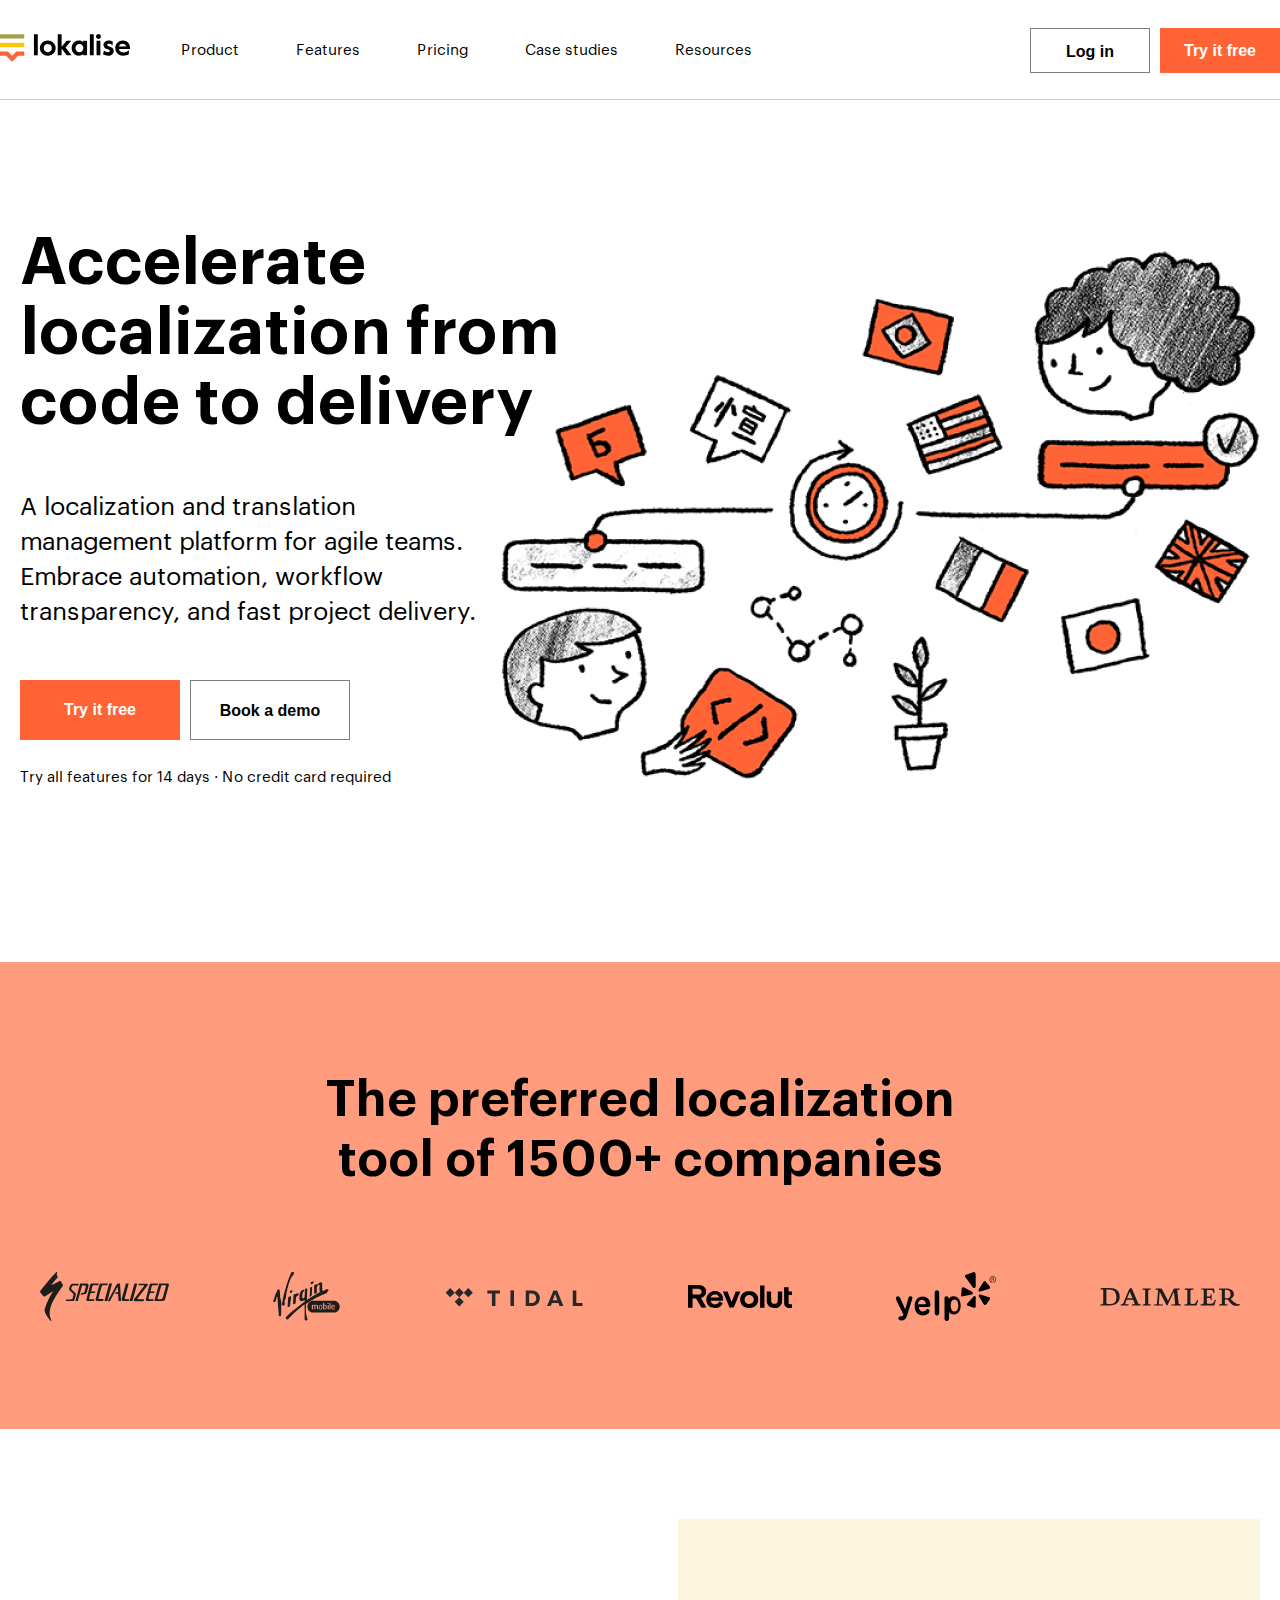
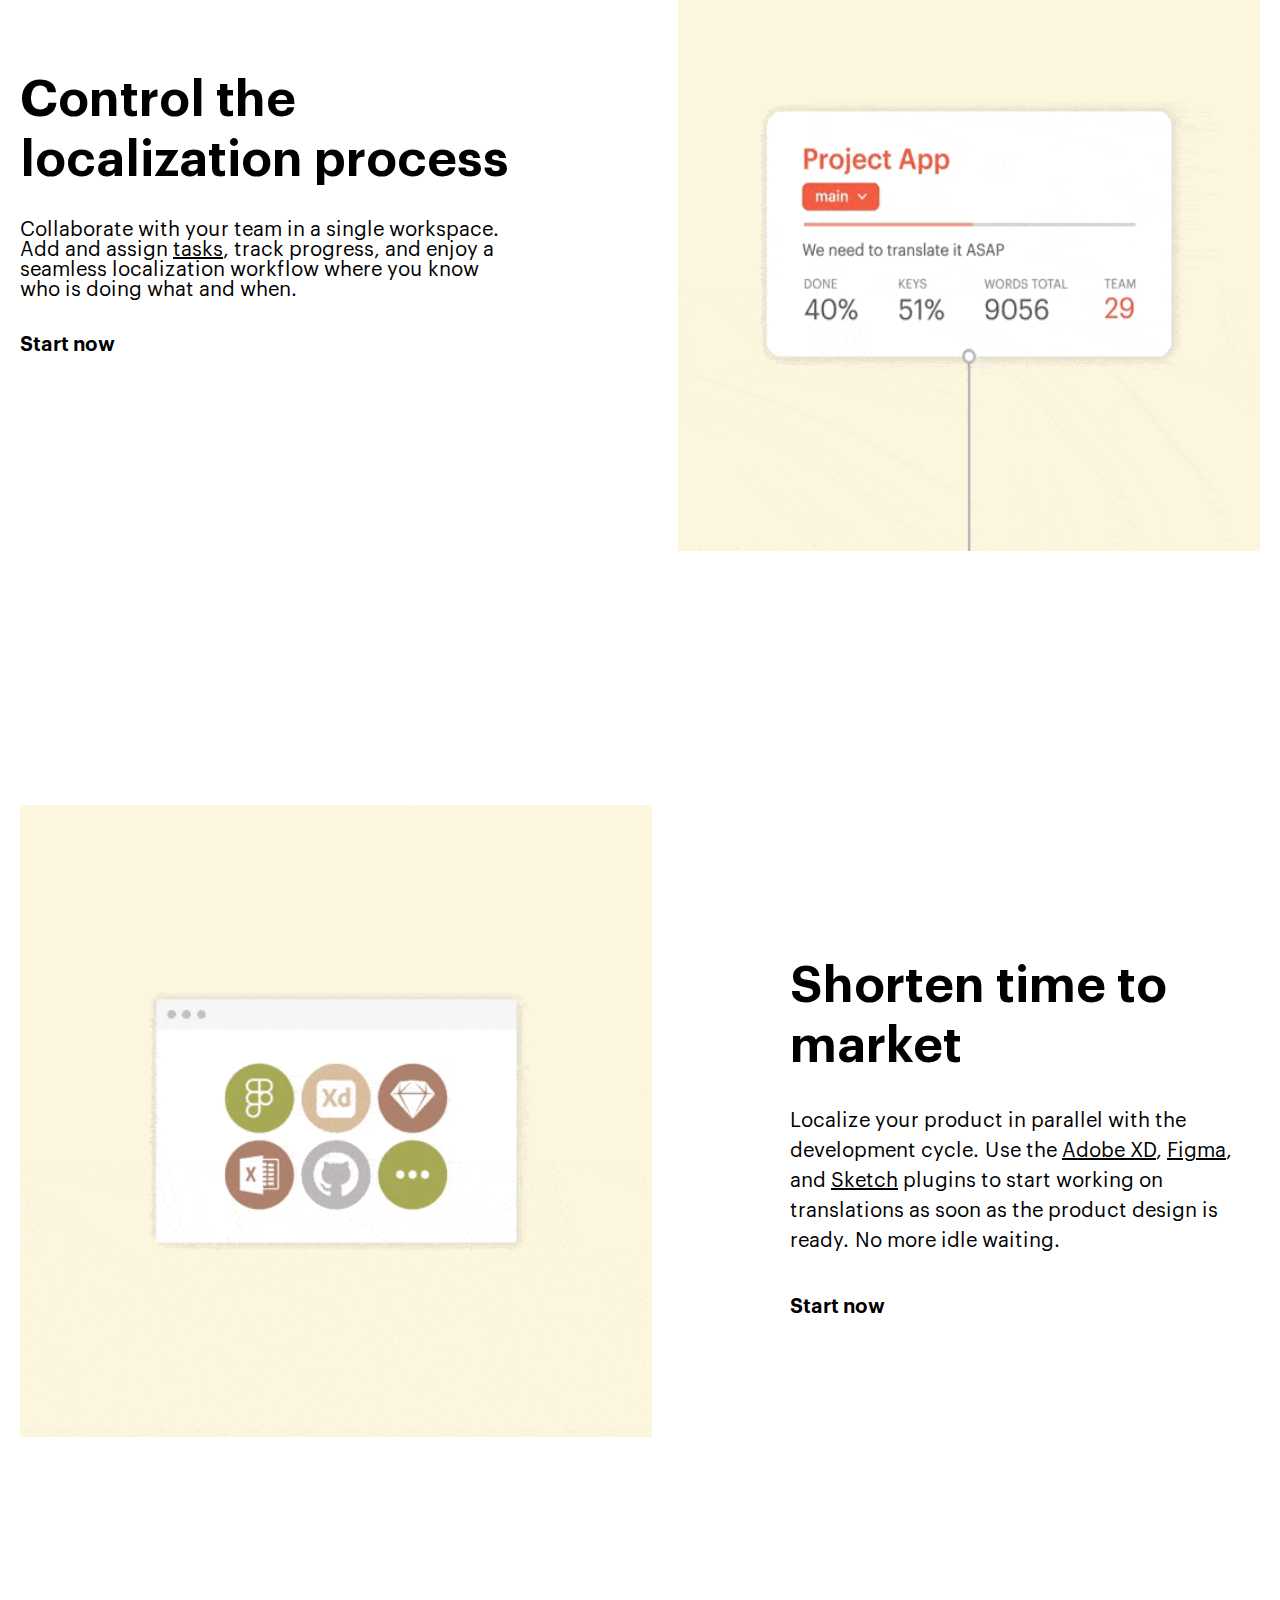
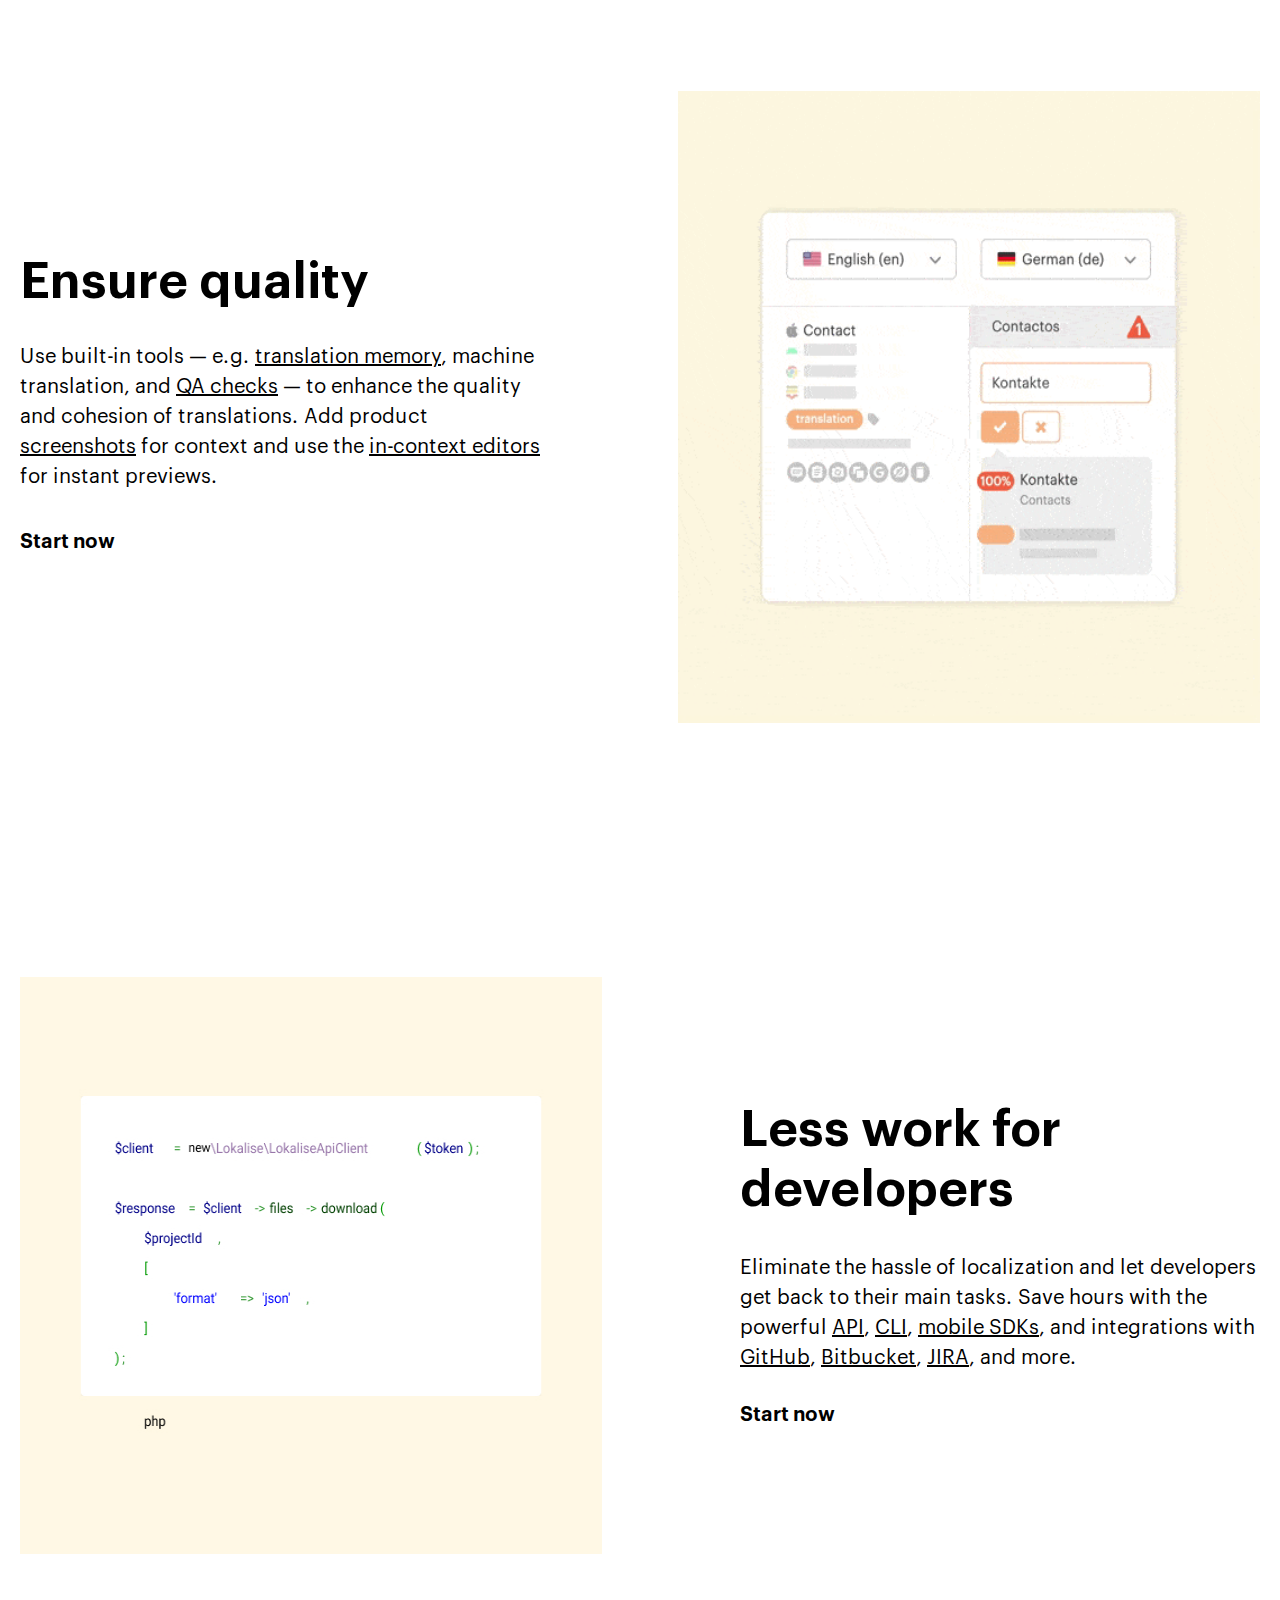
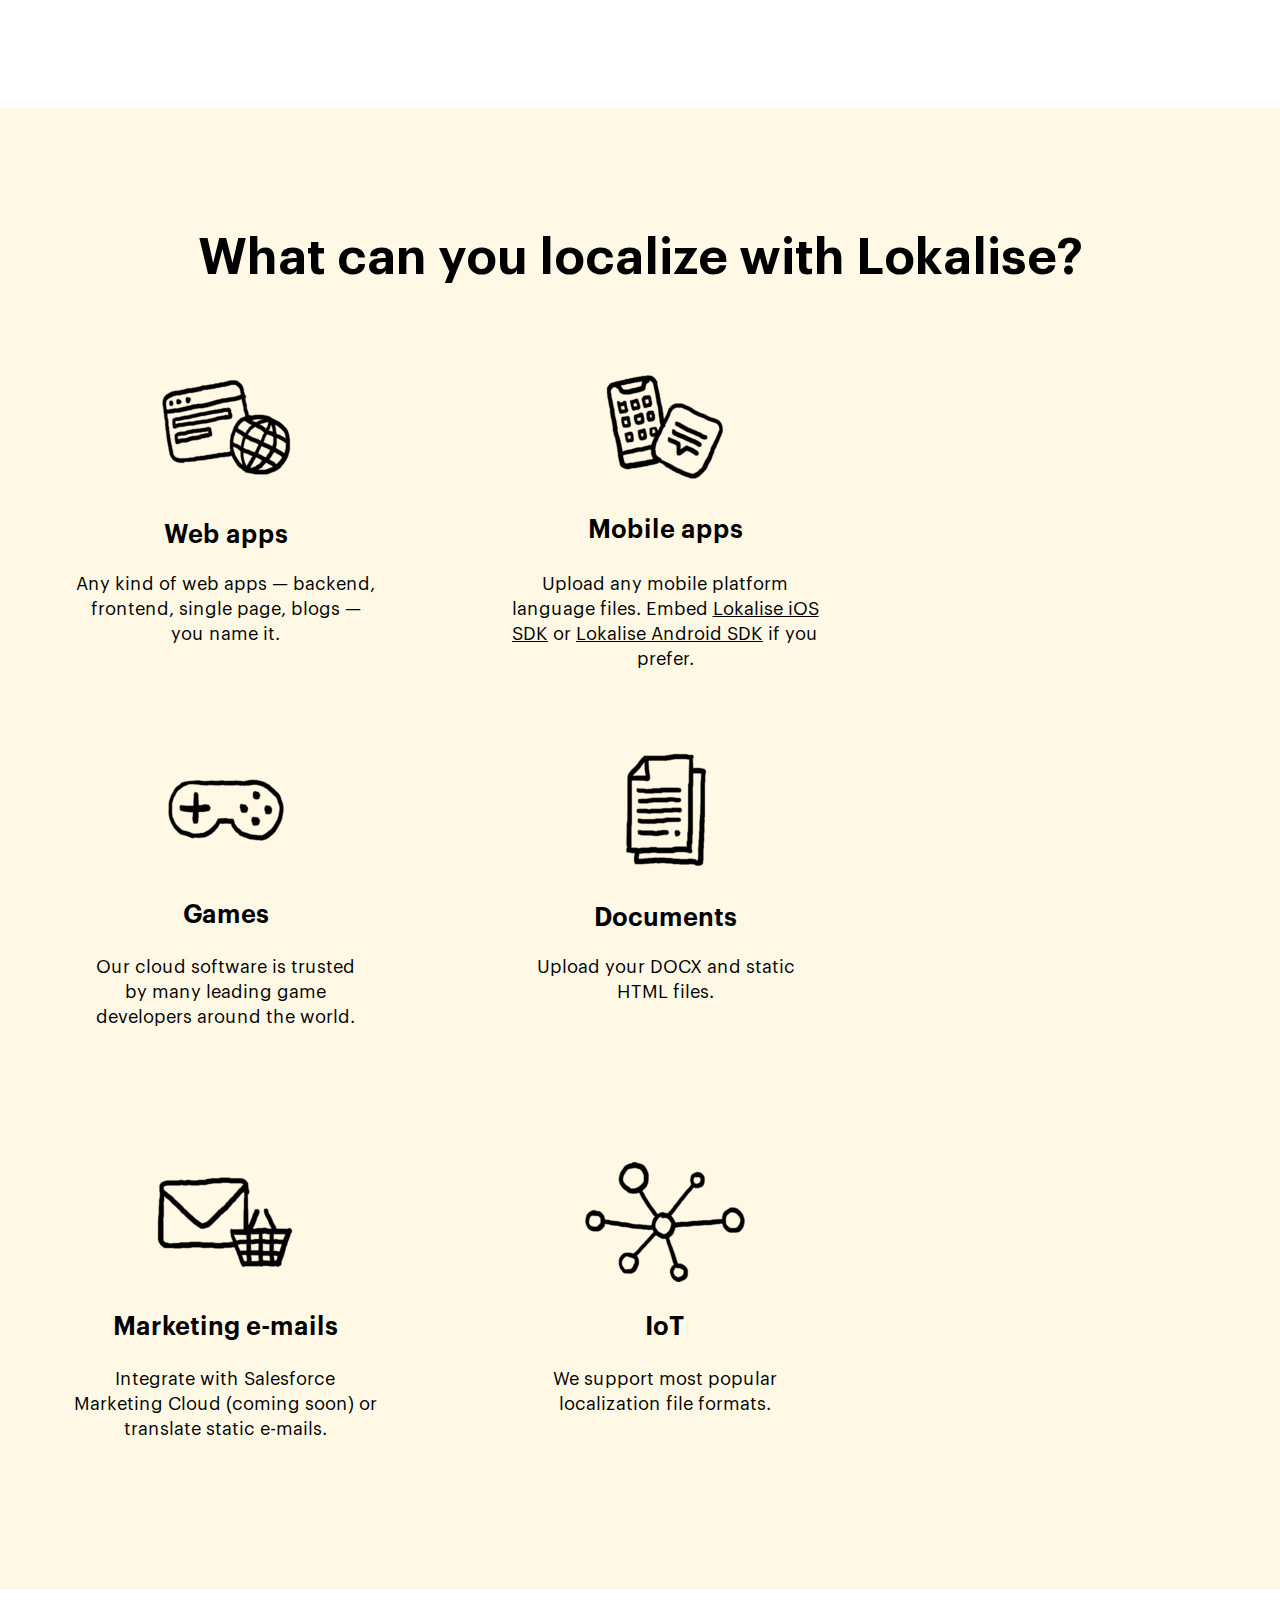
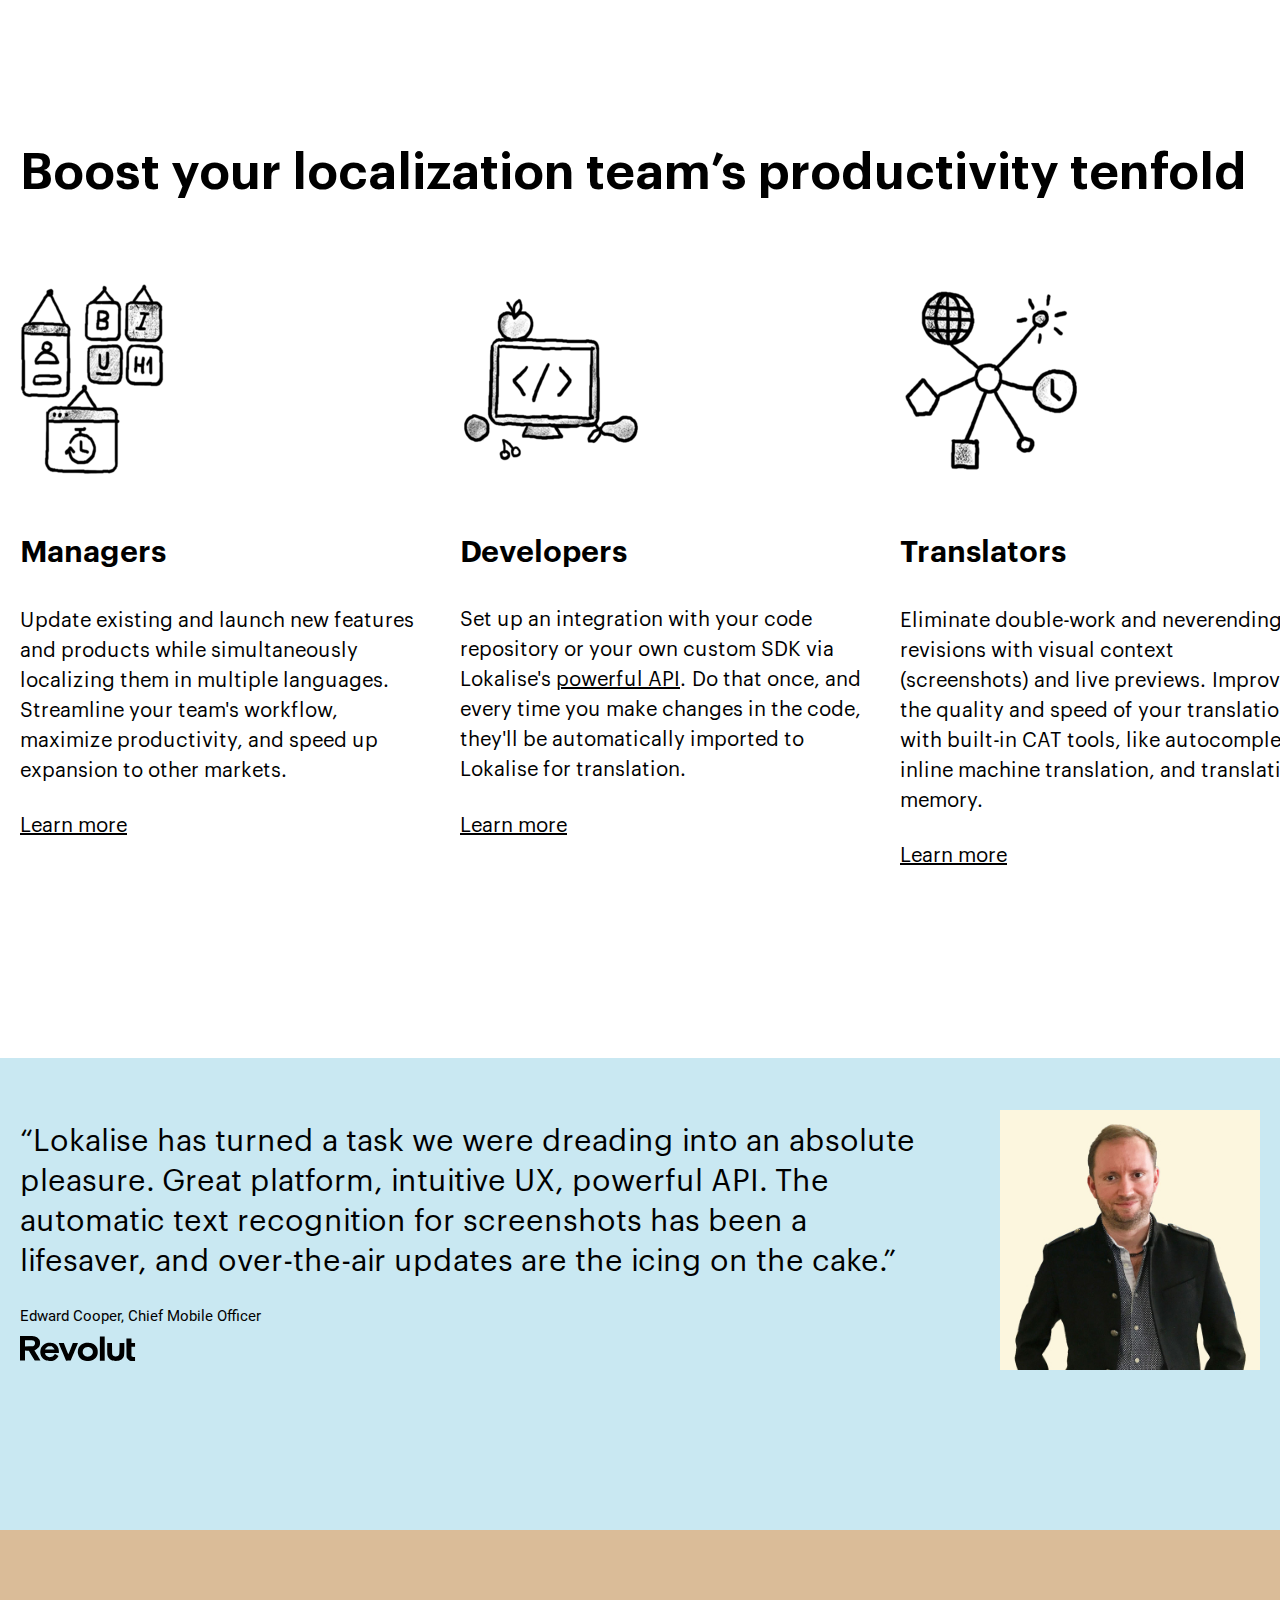
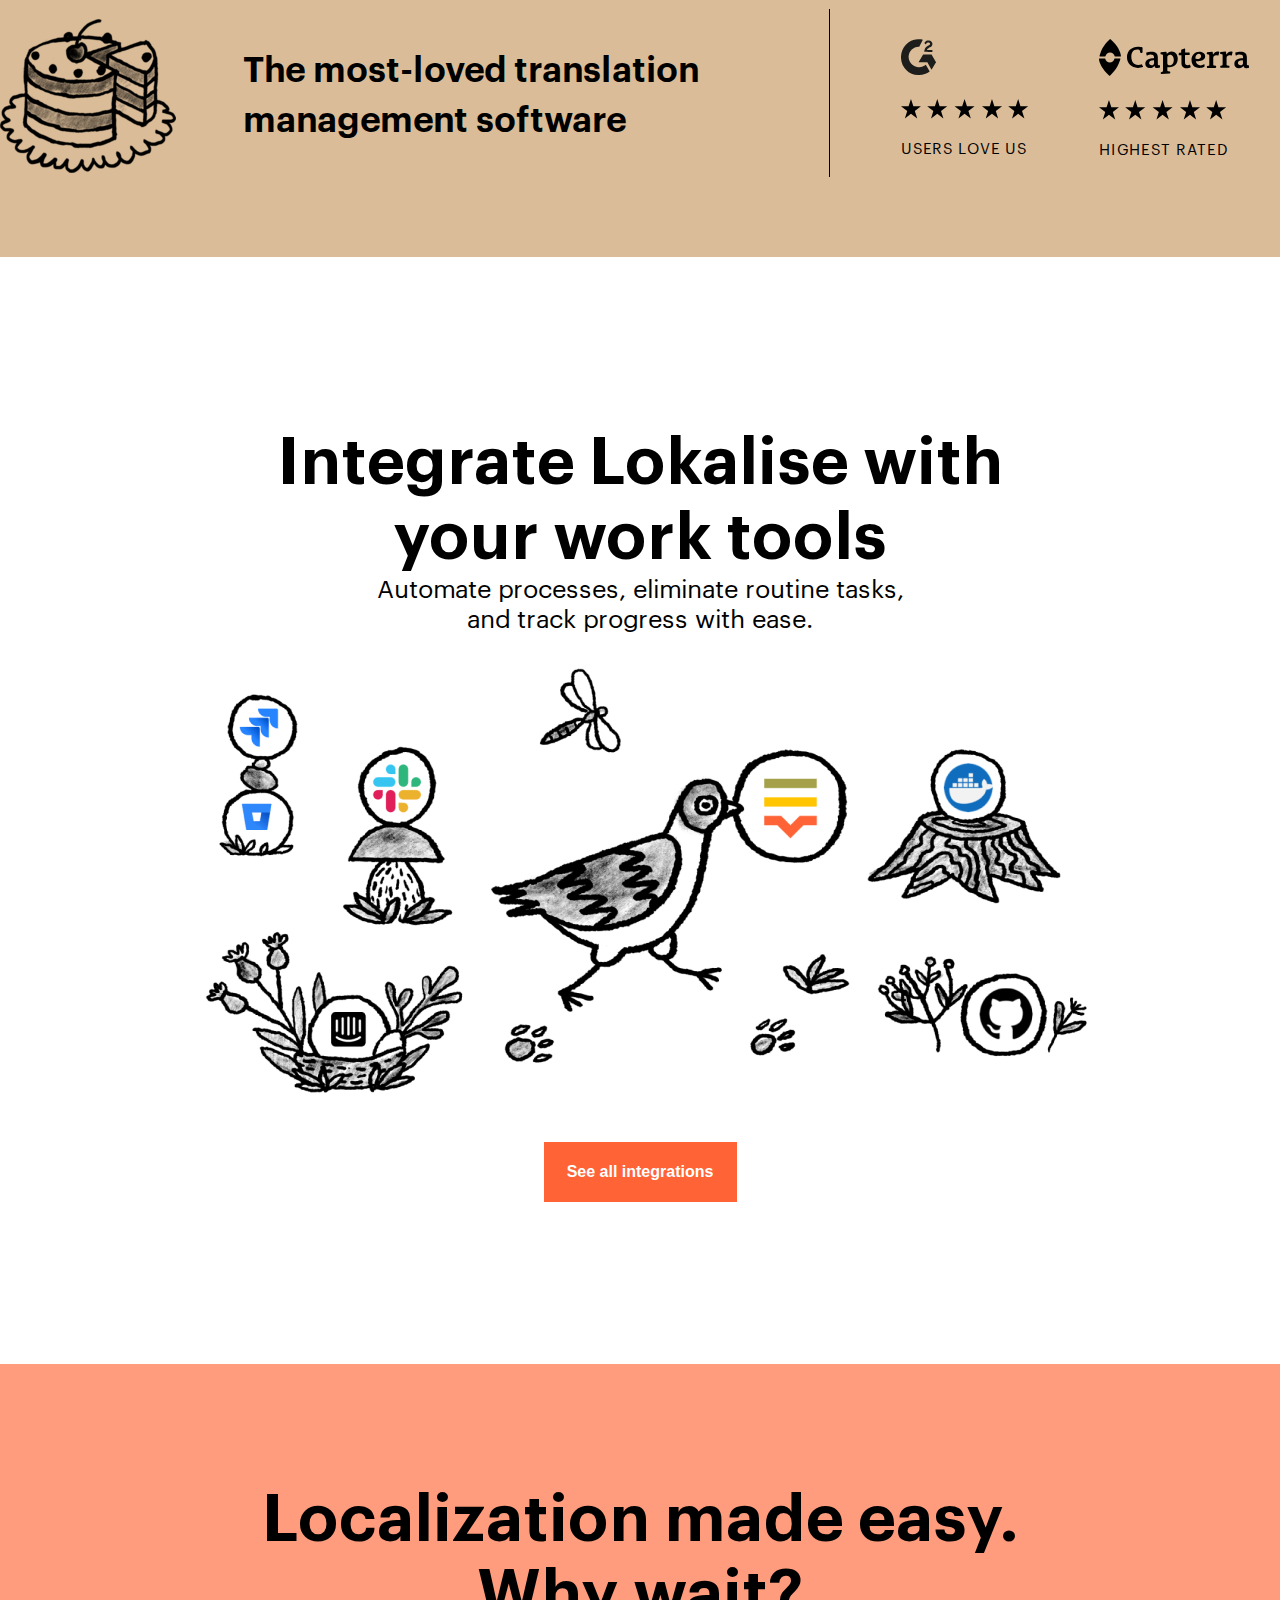
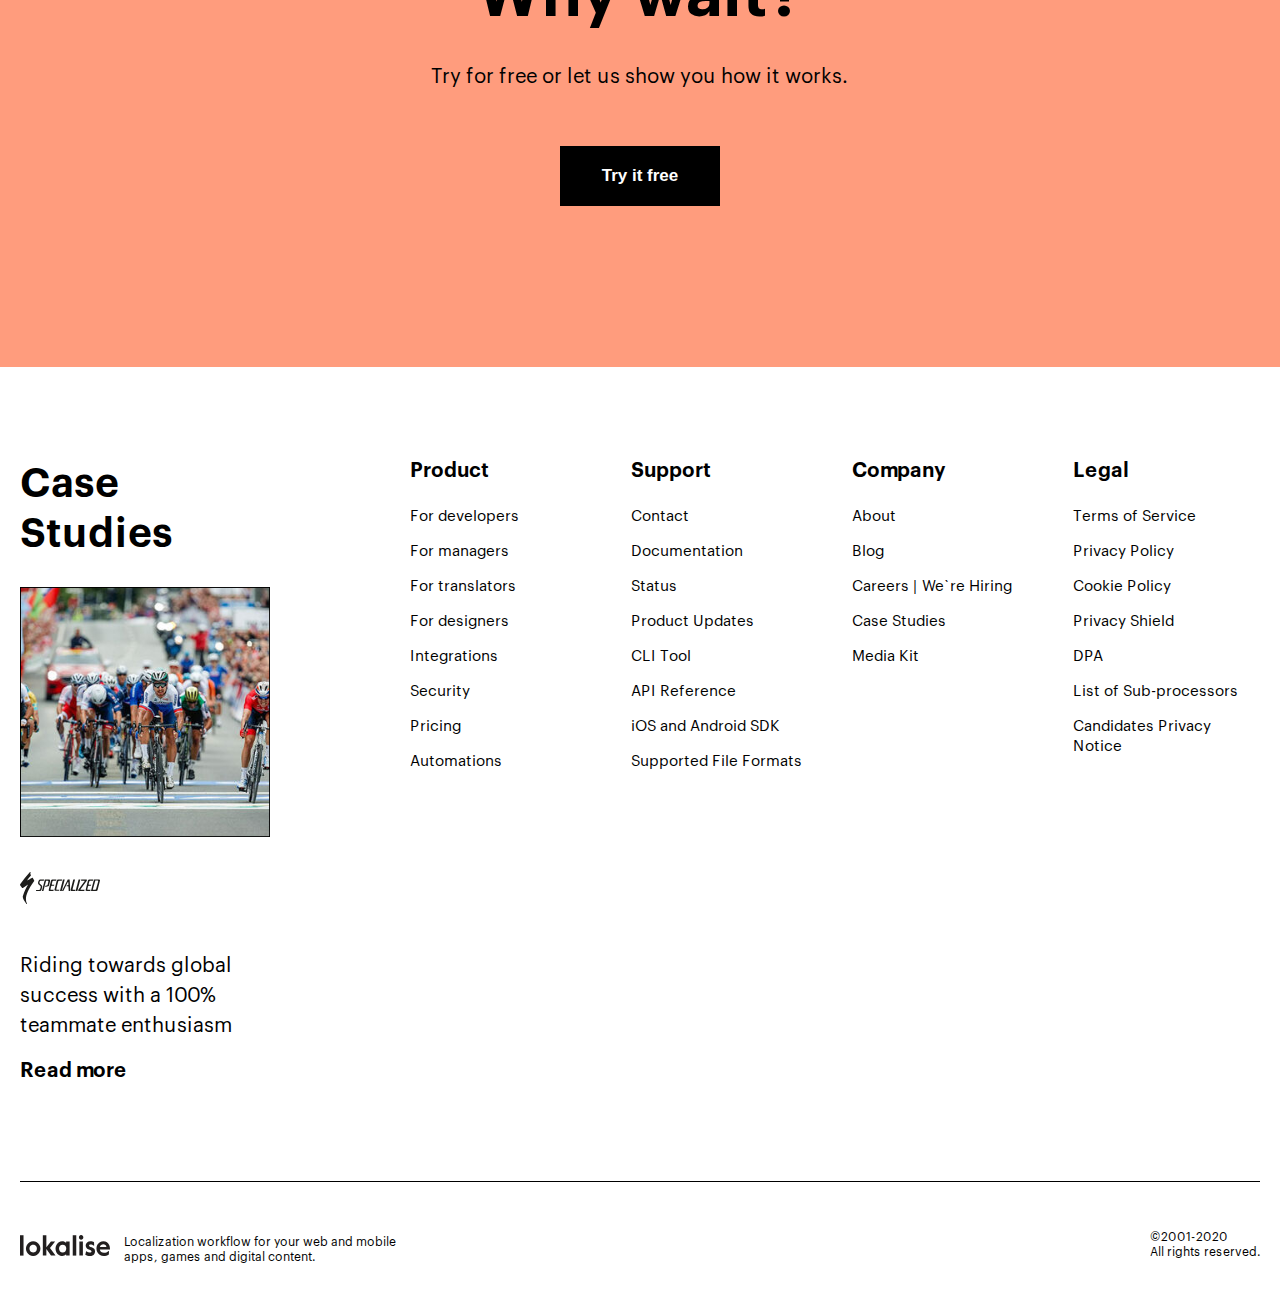
==== commit cb340818: "add scss" ====
--- a/index.html
+++ b/index.html
@@ -14,9 +14,12 @@
         <div class="container">
             <nav class="nav">
                 <div class="left-side">
-                    <a href="/" class="logo">
-                        <img src="./images/icons/logo.svg" alt="logo">
-                    </a>
+                    <div class="logo">
+                        <a href="/" class="logo-img">
+                            <img src="./images/icons/logo.svg" alt="logo">
+                        </a>
+                    </div>
+                    
                     <ul class="menu">
                         <li class="menu-item">
                             <a href="#" class="menu-item-link">Product</a>
--- a/css/fonts.css
+++ b/css/fonts.css
@@ -1,20 +1,20 @@
 @font-face {
-  font-family: 'GraphikLCG';
-  font-weight: 600;
-  src: url(../fonts/GraphikLGG/GraphikLCG-Semibold.woff2) format('woff2');
-}
-
-@font-face {
-  font-family:'GraphikLCG';
-  font-weight: 400;
-  src: url(../fonts/GraphikLGG/GraphikLCG-Regular.woff2) format('woff2');
-}
-
-/* roboto-regular - latin */
-@font-face {
-  font-display: swap; /* Check https://developer.mozilla.org/en-US/docs/Web/CSS/@font-face/font-display for other options. */
-  font-family: 'Roboto';
-  font-style: normal;
-  font-weight: 400;
-  src: url('../fonts/roboto-v30-latin-regular/roboto-v30-latin-regular.woff2') format('woff2'); /* Chrome 36+, Opera 23+, Firefox 39+, Safari 12+, iOS 10+ */
-}+    font-family: 'GraphikLCG';
+    font-weight: 600;
+    src: url(../fonts/GraphikLGG/GraphikLCG-Semibold.woff2) format('woff2');
+  }
+  
+  @font-face {
+    font-family:'GraphikLCG';
+    font-weight: 400;
+    src: url(../fonts/GraphikLGG/GraphikLCG-Regular.woff2) format('woff2');
+  }
+  
+  /* roboto-regular - latin */
+  @font-face {
+    font-display: swap; /* Check https://developer.mozilla.org/en-US/docs/Web/CSS/@font-face/font-display for other options. */
+    font-family: 'Roboto';
+    font-style: normal;
+    font-weight: 400;
+    src: url('../fonts/roboto-v30-latin-regular/roboto-v30-latin-regular.woff2') format('woff2'); /* Chrome 36+, Opera 23+, Firefox 39+, Safari 12+, iOS 10+ */
+  }--- a/css/styles.css
+++ b/css/styles.css
@@ -1,1072 +1,1085 @@
 :root {
-  --maxWidth: 1330px;
-  --primaryFont: "GraphikLCG";
-  --primaryTextColor: #000;
-  --primaryTextSize: 20px;
-
-  /* Color */
-  --orange: #ff6336;
-  --salmon: #ff9c7d;
-  --milk: #fff8e4;
-  --light-blue: #c9e8f2;
-  --beige: #dabc98;
-  --white: #fff;
-}
-
-* {
-  margin: 0;
-  padding: 0;
-  box-sizing: border-box;
-}
-
-html {
-  font-family: var(--primaryFont);
-  font-size: var(--primaryTextSize);
-  color: var(--primaryTextColor);
-}
-
-p {
-  font-weight: 400;
-}
-
-img {
-  max-width: 100%;
-  height: auto;
-}
-
-h1,
-h2,
-h3,
-h4,
-h5,
-h6 {
-  font-weight: 600;
-}
-
-.container {
-  max-width: var(--maxWidth);
-  padding-left: 20px;
-  padding-right: 20px;
-  margin-left: auto;
-  margin-right: auto;
-}
-
-.header .container{
-    padding-left: 0;
-    padding-right: 0;
-}
-
-.header {
-  background-color: var(--white);
-  border-bottom: 1px solid #cccccc;
-}
-
-.nav {
-  display: flex;
-  justify-content: space-between;
-  align-items: center;
-}
-
-ul {
-  list-style: none;
-}
-
-a {
-    text-decoration: none;
-}
-
-.left-side {
-  display: flex;
-}
-
-.logo {
-  margin-top: 34px;
-  margin-bottom: 33px;
-}
-
-.menu {
-  display: flex;
-  column-gap: 57px;
-  margin: 39px 0 36px 51px;
-}
-
-.menu-item-link {
-  font-size: 15px;
-  font-style: normal;
-  font-weight: 400;
-  line-height: 20px; /* 133.333% */
-}
-
-.menu-item-link:hover {
-    color: var(--orange);
-}
-
-.header-menu {
-  justify-content: space-between;
-}
-
-.right-side {
-  display: flex;
-  margin-top: 26px;
-  margin-bottom: 24px;
-}
-
-.header-btn {
-  width: 120px;
-  height: 45px;
-}
-
-.header-btn1 {
-  margin-right: 10px;
-  border: 1px solid rgba(0, 0, 0, 0.5);
-  background-color: var(--white);
-  text-align: center;
-  font-size: 16px;
-  font-style: normal;
-  font-weight: 600;
-  line-height: 45px; /* 281.25% */
-}
-
-.header-btn1:hover {
-    background-color: var(--salmon);
-    transform: translateY(-2px);
-}
-
-.header-btn2 {
-  background-color: var(--orange);
-  border: none;
-  color: var(--white);
-  text-align: center;
-  font-size: 16px;
-  font-style: normal;
-  font-weight: 600;
-  line-height: 45px; /* 281.25% */
-}
-
-.header-btn2:hover {
-    background-color: var(--salmon);
-    transform: translateY(-2px);
-}
-
-.main-page {
-  padding-top: 129px;
-  padding-bottom: 172px;
-}
-
-.content-box {
-  display: flex;
-  position: relative;
-}
-
-h1 {
-  font-size: 65px;
-  font-style: normal;
-  line-height: 70px; /* 107.692% */
-  width: 552px;
-  margin-bottom: 51px;
-}
-
-.left-text {
-  font-size: 25px;
-  font-style: normal;
-  line-height: 35px; /* 140% */
-  width: 471px;
-  margin-bottom: 50px;
-}
-
-.btn-box {
-  display: flex;
-}
-
-.main-btn {
-  width: 160px;
-  height: 60px;
-  margin-bottom: 25px;
-}
-
-.main-btn:hover {
-    background-color: var(--salmon);
-    transform: translateY(-2px);
-}
-
-.main-btn1 {
-  background: var(--orange);
-  color: var(--white);
-  text-align: center;
-  font-size: 16px;
-  font-style: normal;
-  font-weight: 600;
-  line-height: 60px; /* 375% */
-  border: none;
-  margin-right: 10px;
-}
-
-.main-btn2 {
-  border: 1px solid rgba(0, 0, 0, 0.5);
-  background-color: var(--white);
-  color: var(--black);
-  text-align: center;
-  font-size: 16px;
-  font-style: normal;
-  font-weight: 600;
-  line-height: 60px; /* 375% */
-}
-
-.descr-btn {
-  color: var(--black);
-  font-size: 15px;
-  font-style: normal;
-  line-height: 25px; /* 166.667% */
-}
-
-.main-img {
-  width: 759px;
-  height: 529px;
-  margin-top: 22px;
-  margin-bottom: 10px;
-  position: absolute;
-  right: 0;
-  top: 0;
-}
-
-.companies-section {
-  background: var(--salmon);
-  padding-top: 108px;
-  padding-bottom: 104px;
-}
-
-.wrapper-companies h2 {
+    --maxWidth: 1330px;
+    --primaryFont: "GraphikLCG";
+    --primaryTextColor: #000;
+    --primaryTextSize: 20px;
+  
+    /* Color */
+    --orange: #ff6336;
+    --salmon: #ff9c7d;
+    --milk: #fff8e4;
+    --light-blue: #c9e8f2;
+    --beige: #dabc98;
+    --white: #fff;
+  }
+  
+  * {
+    margin: 0;
+    padding: 0;
+    box-sizing: border-box;
+  }
+  
+  html {
+    font-family: var(--primaryFont);
+    font-size: var(--primaryTextSize);
+    color: var(--primaryTextColor);
+  }
+  
+  p {
+    font-weight: 400;
+  }
+  
+  img {
+    max-width: 100%;
+    height: auto;
+  }
+  
+  h1,
+  h2,
+  h3,
+  h4,
+  h5,
+  h6 {
+    font-weight: 600;
+  }
+  
+  .container {
+    max-width: var(--maxWidth);
+    padding-left: 20px;
+    padding-right: 20px;
+    margin-left: auto;
+    margin-right: auto;
+  }
+  
+  .header .container{
+      padding-left: 0;
+      padding-right: 0;
+  }
+  
+  .header {
+    background-color: var(--white);
+    border-bottom: 1px solid #cccccc;
+  }
+  
+  .nav {
+    display: flex;
+    justify-content: space-between;
+    align-items: center;
+  }
+  
+  ul {
+    list-style: none;
+  }
+  
+  a {
+      text-decoration: none;
+  }
+  
+  .left-side {
+    display: flex;
+  }
+  
+  .logo {
+    margin-top: 34px;
+    margin-bottom: 33px;
+  }
+  
+  .menu {
+    display: flex;
+    column-gap: 57px;
+    margin: 39px 0 36px 51px;
+  }
+  
+  .menu-item-link {
+      color: var(--primaryTextColor);
+      font-size: 15px;
+      font-style: normal;
+      font-weight: 400;
+      line-height: 20px; /* 133.333% */
+      transition: 0.2s linear all;
+  }
+  
+  .menu-item-link:hover {
+      color: var(--orange);
+  }
+  
+  .header-menu {
+    justify-content: space-between;
+  }
+  
+  .right-side {
+    display: flex;
+    margin-top: 26px;
+    margin-bottom: 24px;
+  }
+  
+  .header-btn {
+    width: 120px;
+    height: 45px;
+  }
+  
+  .header-btn1 {
+    margin-right: 10px;
+    border: 1px solid rgba(0, 0, 0, 0.5);
+    background-color: var(--white);
     text-align: center;
-    font-size: 50px;
-    font-style: normal;
-    line-height: 60px; /* 120% */
-    width: 720px;
-    margin: 0 auto;
-    margin-bottom: 82px;
-}
-.companies-icons {
-    display: flex;
-    column-gap: 104px;
-    margin-right: 20px;
-    margin-left: 20px;
-}
-
-.prosses {
-    border-color: var(--white);
-    padding-top: 90px;
-    padding-bottom: 150px;
-}
-
-.process h2 {
-    font-size: 50px;
+    font-size: 16px;
     font-style: normal;
     font-weight: 600;
-    line-height: 60px; /* 120% */
-}
-
-.link-prosses {
-    color: var(--primaryTextColor);
-    text-decoration: underline;
-}
-
-.link-prosses:hover {
-    color: var(--orange);
-}
-
-.wrapper-control {
-    display: flex;
-    column-gap: 165px;
-    padding-bottom: 250px;
-}
-
-.control-inform {
-    margin-top: 151px;
-}
-
-.control-inform h2 {
-    width: 493px;
-    margin-bottom: 30px;
-font-size: 50px;
-font-style: normal;
-font-weight: 600;
-line-height: 60px; /* 120% */
-}
-
-.control-text {
-    width: 491px;
-    margin-bottom: 30px;
-}
-
-.start {
-    color: var(--primaryTextColor);
-    font-size: 20px;
-    font-style: normal;
-    font-weight: 600;
-    line-height: 30px; /* 150% */
-}
-
-.start:hover {
-    color: var(--orange);
-}
-
-.control-gif {
-    width: 632px;
-    height: 632px;
-}
-
-.wrapper-time {
-    display: flex;
-    column-gap: 138px;
-    padding-bottom: 250px;
-
-}
-
-.time-gif {
-    width: 632px;
-    height: 632px;
-}
-
-.time-inform {
-    margin-top: 151px;
-}
-
-.time-inform h2{
-    font-size: 50px;
-    font-style: normal;
-    font-weight: 600;
-    line-height: 60px; /* 120% */
-    width: 379px;
-    margin-bottom: 30px;
-}
-
-.time-text {
-    width: 450px;
-    font-size: 20px;
-    font-style: normal;
-    font-weight: 400;
-    line-height: 30px; /* 150% */
-    margin-bottom: 36px;
-}
-
-.wrapper-quality {
-    display: flex;
-    column-gap: 138px;
-    padding-bottom: 250px;
-}
-
-.quality-inform {
-    margin-top: 161px;
-}
-
-.quality-inform h2{
-    width: 397px;
-    font-size: 50px;
-    font-style: normal;
-    font-weight: 600;
-    line-height: 60px; /* 120% */
-    margin-bottom: 30px;
-}
-
-.quality-text {
-    width: 520px;
-    font-size: 20px;
-    font-style: normal;
-    font-weight: 400;
-    line-height: 30px; /* 150% */
-    margin-bottom: 35px;
-}
-
-.quality-gif {
-    width: 632px;
-    height: 632px;
-}
-
-.wrapper-work {
-    display: flex;
-    column-gap: 138px;
-}
-
-.work-img {
-width: 632px;
-height: 577px;
-}
-
-.work-inform {
-    margin-top: 123px;
-}
-
-.work-inform h2{
-    width: 348px;
-    font-size: 50px;
-    font-style: normal;
-    font-weight: 600;
-    line-height: 60px; /* 120% */
-    margin-bottom: 33px;
-}
-
-.work-text {
-    width: 520px;
-    font-size: 20px;
-    font-style: normal;
-    font-weight: 400;
-    line-height: 30px; /* 150% */
-    margin-bottom: 27px;
-}
-
-.localize {
-    background-color: #FFF8E4;
-    padding-top: 120px;
-    padding-bottom: 93px;
-}
-
-.localize h2 {
-    text-align: center;
-    font-size: 50px;
-    font-style: normal;
-    font-weight: 600;
-    line-height: 60px; /* 120% */
-    margin-bottom: 58px;
-}
-
-.wrapper-localize {
-    display: flex;
-    flex-wrap: wrap;
-    column-gap: 110px;
-    row-gap: 57px;
-    padding-left: 40px;
-    padding-right: 40px;
-}
-
-.app-box1 {
-    padding: 21px 13px 0 14px;
-}
-
-.app-img1 {
-    text-align: center;
-    margin-bottom: 26px;
-}
-
-.app-box1 h3 {
-    text-align: center;
-    font-size: 25px;
-    font-style: normal;
-    font-weight: 600;
-    line-height: 35px; /* 140% */
-    margin-bottom: 20px;
-}
-
-.app-descr1 {
-    width: 303px;
-    color: #000;
-    text-align: center;
-    font-size: 18px;
-    font-style: normal;
-    font-weight: 400;
-    line-height: 25px; /* 138.889% */
-}
-
-.app-box2 {
-    padding-top: 21px;
-}
-
-.app-img2 {
-    text-align: center;
-    margin-bottom: 21px;
-}
-
-.app-box2 h3 {
-    text-align: center;
-    font-size: 25px;
-    font-style: normal;
-    font-weight: 600;
-    line-height: 35px; /* 140% */
-    margin-bottom: 25px;
-}
-
-.app-descr2 {
-    width: 330px;
-    text-align: center;
-    font-size: 18px;
-    font-style: normal;
-    font-weight: 400;
-    line-height: 25px; /* 138.889% */
-}
-
-.app-descr2 a {
-    color: var(--primaryTextColor);
-    font-size: 18px;
-    font-style: normal;
-    font-weight: 400;
-    line-height: 25px;
-    text-decoration-line: underline;
-}
-
-.app-descr2 a:hover {
-    color: var(--orange);
-}
-
-
-.app-box3 {
-    padding: 21px 24px 0 25px;
-}
-
-.app-img3 {
-    text-align: center;
-    margin-bottom: 23px;
-}
-
-.app-box3 h3 {
-    text-align: center;
-    font-size: 25px;
-    font-style: normal;
-    font-weight: 600;
-    line-height: 35px; /* 140% */
-    margin-bottom: 23px;
-}
-
-.app-descr3 {
-    width: 281px;
-    text-align: center;
-    font-size: 18px;
-    font-style: normal;
-    font-weight: 400;
-    line-height: 25px; /* 138.889% */
-}
-
-.app-box4 {
-    padding: 21px 10px 22px 11px;
-    margin-bottom: 57px;
-}
-
-.app-img4 {
-    text-align: center;
-    margin-bottom: 26px;
-}
-
-.app-box4 h3{
-    text-align: center;
-    font-size: 25px;
-    font-style: normal;
-    font-weight: 600;
-    line-height: 35px; /* 140% */
-    margin-bottom: 20px;
-}
-
-.app-descr4 {
-    width: 309px;
-    text-align: center;
-    font-size: 18px;
-    font-style: normal;
-    font-weight: 400;
-    line-height: 25px; /* 138.889% */
-}
-
-.app-box5 {
-    padding: 21px 10px 0 10px;
-    margin-bottom: 54px;
-}
-
-.app-img5 {
-    text-align: center;
-    margin-bottom: 23px;
-}
-
-.app-box5 h3 {
-    text-align: center;
-    font-size: 25px;
-    font-style: normal;
-    font-weight: 600;
-    line-height: 35px; /* 140% */
-    margin-bottom: 23px;
-}
-
-.app-descr5 {
-    width: 310px;
-    text-align: center;
-    font-size: 18px;
-    font-style: normal;
-    font-weight: 400;
-    line-height: 25px; /* 138.889% */
-}
-
-.app-box6 {
-    padding: 21px 2px 22px 2px;
-    margin-bottom: 57px;
-}
-
-.app-img6 {
-    text-align: center;
-    margin-bottom: 23px;
-}
-
-.app-box6 h3 {
-    text-align: center;
-    font-size: 25px;
-    font-style: normal;
-    font-weight: 600;
-    line-height: 35px; /* 140% */
-    margin-bottom: 23px;
-}
-
-.app-descr6 {
-    width: 326px;
-    text-align: center;
-    font-size: 18px;
-    font-style: normal;
-    font-weight: 400;
-    line-height: 25px; /* 138.889% */
-}
-
-.boost {
-    border-color: var(--white);
-    padding-top: 154px;
-    padding-bottom: 67px;
-}
-
-.boost h2 {
-    font-size: 50px;
-    font-style: normal;
-    font-weight: 600;
-    line-height: 60px; /* 120% */
-    margin-bottom: 25px;
-}
-
-.boost-box {
-    display: flex;
-    column-gap: 31px;
-}
-
-.boost-box h3 {
-    font-size: 30px;
-    font-style: normal;
-    font-weight: 600;
-    line-height: 40px; /* 133.333% */
-}
-
-.boost1 {
-    padding-top: 50px;
-    margin-bottom: 150px;
-}
-
-.boost-img-box1 {
-    margin-bottom: 49px;
-}
-
-.boost1 h3 {
- margin-bottom: 34px;
-}
-
-.boost-descr1 {
-    font-size: 20px;
-    font-style: normal;
-    font-weight: 400;
-    line-height: 30px; /* 150% */
-    width: 409px;
-    margin-bottom: 25px;
-}
-
-.learn {
-    color: var(--primaryTextColor);
-    font-size: 20px;
-    font-style: normal;
-    font-weight: 400;
-    line-height: 30px; /* 150% */
-    text-decoration-line: underline;
-}
-
-.learn:hover {
-    color: var(--orange);
-}
-
-
-.boost2 {
-    padding-top: 67px;
-    margin-bottom: 150px;
-}
-
-.boost-img-box2 {
-    margin-bottom: 67px;
-}
-
-.boost2 h3 {
-    margin-bottom: 33px;
-}
-
-.boost-descr2 {
-    width: 409px;
-    font-size: 20px;
-    font-style: normal;
-    font-weight: 400;
-    line-height: 30px;
-    margin-bottom: 26px;
-}
-
-.boost-descr2 a{
-    color: var(--primaryTextColor);
-    width: 409px;
-    font-size: 20px;
-    font-style: normal;
-    font-weight: 400;
-    line-height: 30px;
-    margin-bottom: 26px;
-    text-decoration-line: underline;
-}
-
-.boost-descr2 a:hover {
-    color: var(--orange);
-}
-
-.boost3 {
-    padding-top: 59px;
-    margin-bottom: 120px;
-}
-
-.boost-img-box3 {
-    margin-bottom: 58px;
-}
-
-.boost3 h3 {
-    margin-bottom: 34px;
-}
-
-
-.boost-descr3 {
-    width: 407px;
-    font-size: 20px;
-    font-style: normal;
-    font-weight: 400;
-    line-height: 30px; /* 150% */
-    margin-bottom: 25px;
-}
-
-.review {
-    background-color: var(--light-blue);
-}
-
-.wrapper-review {
-    display: flex;
-    column-gap: 59.3px;
-}
-.review-box {
-    margin-top: 43px;
-    margin-bottom: 150px;
-}
-
-.review-info {
-    width: 920.702px;
-    font-size: 30px;
-    font-style: normal;
-    font-weight: 400;
-    line-height: 40px; /* 133.333% */
-    margin-top: 20px;
-    margin-bottom: 23px;
-}
-
-.name {
-    font-family: Roboto;
-    font-size: 15px;
-    font-style: normal;
-    font-weight: 400;
-    line-height: 25px; /* 166.667% */
-    margin-bottom: 7px;
-}
-
-.review-company {
-    margin-bottom: 15px;
-}
-
-.right-photo {
-    margin-top: 52px;
-    margin-bottom: 105px;
-}
-
-.translation {
-    background-color: #DABC98;
-    padding-top: 69px;
-    padding-bottom: 80px;
-}
-.translation .container {
-    padding-left: 0px;
-}
-
-.wrapper-translation {
-    display: flex;
-}
-
-.left-box {
-    display: flex;
-    margin-right: 125px;
-    column-gap: 67px;
-}
-
-.vr {
-    display: inline;
-    margin-top: 10px;
-    border-right: 1px solid #000;
-    height: 168px;
-}
-
-.left-box h2 {
-    margin-top: 47px;
-    width: 461px;
-    font-size: 35px;
-    font-style: normal;
-    font-weight: 600;
-    line-height: 50px; /* 142.857% */
-}
-
-.translation-img-box {
-    margin-top: 20px;
-}
-
-.right-box {
-    display: flex;
-    margin-left: 71px;
-    padding-top: 10px;
-    column-gap: 70px;
-}
-
-.right-box p {
-    font-size: 15px;
-    font-style: normal;
-    font-weight: 400;
-    line-height: 25px; /* 166.667% */
-    letter-spacing: 0.75px;
-}
-
-.rating-first {
-    margin-top: 30px;
-}
-
-.company-translation {
-    margin-bottom: 20px;
-
-}
-
-.rating-img {
-    margin-bottom: 14px;
-}
-
-.rating-second {
-    
-    margin-top: 30px;
-}
-
-.tools {
-    border-color: var(--white);
-    padding-top: 169px;
-    padding-bottom: 162px;
-    text-align: center;
-}
-
-.tools h2 {
-    margin: 0 auto;
-    width: 791px;
-    font-size: 65px;
-    font-style: normal;
-    font-weight: 600;
-    line-height: 75px; /* 115.385% */
-}
-
-.tools p {
-    margin: 0 auto;
-    width: 539px;
-    font-size: 25px;
-    font-style: normal;
-    font-weight: 400;
-    line-height: 30px; /* 120% */
-    margin-bottom: 25px;
-}
-
-.tools-img {
-    margin-bottom: 32px;
-}
-
-.see-btn {
-    width: 193px;
-    height: 60px;  
-    background-color: var(--orange); 
+    line-height: 45px; /* 281.25% */
+    transition: 0.2s linear all;
+  }
+  
+  .header-btn1:hover {
+      background-color: var(--salmon);
+      transform: translateY(-2px);
+  }
+  
+  .header-btn2 {
+    background-color: var(--orange);
     border: none;
     color: var(--white);
     text-align: center;
     font-size: 16px;
     font-style: normal;
     font-weight: 600;
-    line-height: 60px; /* 375% */
-}
-
-.see-btn:hover {
-    background-color: var(--salmon); 
-     transform: translateY(-2px);
-}
-
-.easy {
-    background-color: var(--salmon);
-    padding-top: 119px;
-    padding-bottom: 161px;
-    text-align: center;
-}
-
-.easy h2 {
-    margin: 0 auto;
-    width: 784px;
+    line-height: 45px; /* 281.25% */
+    transition: 0.2s linear all;
+  }
+  
+  .header-btn2:hover {
+      background-color: var(--salmon);
+      transform: translateY(-2px);
+  }
+  
+  .main-page {
+    padding-top: 129px;
+    padding-bottom: 172px;
+  }
+  
+  .content-box {
+    display: flex;
+    position: relative;
+  }
+  
+  h1 {
     font-size: 65px;
     font-style: normal;
-    font-weight: 600;
-    line-height: 75px; /* 115.385% */
-    margin-bottom: 29px;
-}
-
-.easy p {
-    font-size: 20px;
+    line-height: 70px; /* 107.692% */
+    width: 552px;
+    margin-bottom: 51px;
+  }
+  
+  .left-text {
+    font-size: 25px;
     font-style: normal;
-    font-weight: 400;
-    line-height: 30px; /* 150% */
-    margin-bottom: 54px;
-}
-
-.try-btn {
+    line-height: 35px; /* 140% */
+    width: 471px;
+    margin-bottom: 50px;
+  }
+  
+  .btn-box {
+    display: flex;
+  }
+  
+  .main-btn {
     width: 160px;
-    height: 60px;   
-    background-color: var(--primaryTextColor);
-    border: none;
+    height: 60px;
+    margin-bottom: 25px;
+    transition: 0.2s linear all;
+  }
+  
+  .main-btn:hover {
+      background-color: var(--salmon);
+      transform: translateY(-2px);
+  }
+  
+  .main-btn1 {
+    background: var(--orange);
     color: var(--white);
     text-align: center;
-    font-size: 17px;
+    font-size: 16px;
     font-style: normal;
     font-weight: 600;
-    line-height: 60px; /* 352.941% */
-}
-
-.try-btn:hover {
-    background-color: var(--orange);
-     transform: translateY(-2px);
-}
-
-.case {
-    padding-top: 92px;
-}
-
-.wrapper-case {
-    display: flex;
-    border-bottom: 1px solid black;
-    column-gap: 140px;
-    padding-bottom: 95px;
-}
-
-.left-col {
-    max-width: 300px;
-}
-
-.left-col h2{
-    font-size: 40px;
+    line-height: 60px; /* 375% */
+    border: none;
+    margin-right: 10px;
+  }
+  
+  .main-btn2 {
+    border: 1px solid rgba(0, 0, 0, 0.5);
+    background-color: var(--white);
+    color: var(--black);
+    text-align: center;
+    font-size: 16px;
     font-style: normal;
     font-weight: 600;
-    line-height: 50px; /* 125% */
-    margin-bottom: 28px;
-}
-
-.bicyclists {
-    margin-bottom: 31px;
-}
-
-.icon-company {
-    margin-bottom: 43px;
-}
-
-.case-descr {
-    font-size: 20px;
-    font-style: normal;
-    font-weight: 400;
-    line-height: 30px; /* 150% */
-    margin-bottom: 15px;
-}
-
-.case-link a {
-    color: #000;
-    font-size: 20px;
-    font-style: normal;
-    font-weight: 600;
-    line-height: 30px; /* 150% */
-}
-
-.case-link a:hover {
-    color: var(--orange);
-}
-
-.four-col {
-    display: flex;
-    column-gap: 34px;
-}
-
-.four-col h3 {
-    font-size: 20px;
-    font-style: normal;
-    font-weight: 600;
-    line-height: 25px; /* 125% */
-    margin-bottom: 21px;
-}
-
-.list a{
-    color: #000;
+    line-height: 60px; /* 375% */
+  }
+  
+  .descr-btn {
+    color: var(--black);
     font-size: 15px;
     font-style: normal;
-    font-weight: 400;
-    line-height: 15px; /* 100% */
-}
-
-.list a:hover {
-    text-decoration: underline;
-}
-
-.list li:not(:last-child){
-    margin-bottom: 15px;
-}
-
-.first-col {
-    width: 187px;
-}
-
-.second-col {
-    width: 187px;
-}
-
-.third-col {  
-    width: 187px;
-}
-
-.fourth-col {  
-    width: 187px;
-}
-
-.footer {
-    padding-top: 48px;
-    padding-bottom: 48px;
-}
-
-.footer-wrapper {
-    display: flex;
-    justify-content: space-between;
-}
-
-.footer-left {
-    display: flex;
-    column-gap: 14px;
-    padding-top: 5px;
-}
-.footer-logo {
-}
-
-.footer-descr {
-    width: 301px;
-    font-size: 12px;
-    font-style: normal;
-    font-weight: 400;
-    line-height: 15px; /* 125% */
-}
-.footer-right {
-    font-size: 12px;
-    font-style: normal;
-    font-weight: 400;
-    line-height: 15px; /* 125% */
-}+    line-height: 25px; /* 166.667% */
+  }
+  
+  .main-img {
+    width: 759px;
+    height: 529px;
+    margin-top: 22px;
+    margin-bottom: 10px;
+    position: absolute;
+    right: 0;
+    top: 0;
+  }
+  
+  .companies-section {
+    background: var(--salmon);
+    padding-top: 108px;
+    padding-bottom: 104px;
+  }
+  
+  .wrapper-companies h2 {
+      text-align: center;
+      font-size: 50px;
+      font-style: normal;
+      line-height: 60px; /* 120% */
+      width: 720px;
+      margin: 0 auto;
+      margin-bottom: 82px;
+  }
+  .companies-icons {
+      display: flex;
+      align-items: center;
+      column-gap: 104px;
+      margin-right: 20px;
+      margin-left: 20px;
+  }
+  
+  .prosses {
+      border-color: var(--white);
+      padding-top: 90px;
+      padding-bottom: 150px;
+  }
+  
+  .process h2 {
+      font-size: 50px;
+      font-style: normal;
+      font-weight: 600;
+      line-height: 60px; /* 120% */
+  }
+  
+  .link-prosses {
+      color: var(--primaryTextColor);
+      text-decoration: underline;
+      transition: 0.2s linear all;
+  }
+  
+  .link-prosses:hover {
+      color: var(--orange);
+  }
+  
+  .wrapper-control {
+      display: flex;
+      column-gap: 165px;
+      padding-bottom: 250px;
+  }
+  
+  .control-inform {
+      margin-top: 151px;
+  }
+  
+  .control-inform h2 {
+      width: 493px;
+      margin-bottom: 30px;
+      font-size: 50px;
+      font-style: normal;
+      font-weight: 600;
+      line-height: 60px; /* 120% */
+  }
+  
+  .control-text {
+      width: 491px;
+      margin-bottom: 30px;
+  }
+  
+  .start {
+      color: var(--primaryTextColor);
+      font-size: 20px;
+      font-style: normal;
+      font-weight: 600;
+      line-height: 30px; /* 150% */
+      transition: 0.2s linear all;
+  }
+  
+  .start:hover {
+      color: var(--orange);
+  }
+  
+  .control-gif {
+      width: 632px;
+      height: 632px;
+  }
+  
+  .wrapper-time {
+      display: flex;
+      column-gap: 138px;
+      padding-bottom: 250px;
+  
+  }
+  
+  .time-gif {
+      width: 632px;
+      height: 632px;
+  }
+  
+  .time-inform {
+      margin-top: 151px;
+  }
+  
+  .time-inform h2{
+      font-size: 50px;
+      font-style: normal;
+      font-weight: 600;
+      line-height: 60px; /* 120% */
+      width: 379px;
+      margin-bottom: 30px;
+  }
+  
+  .time-text {
+      width: 450px;
+      font-size: 20px;
+      font-style: normal;
+      font-weight: 400;
+      line-height: 30px; /* 150% */
+      margin-bottom: 36px;
+  }
+  
+  .wrapper-quality {
+      display: flex;
+      column-gap: 138px;
+      padding-bottom: 250px;
+  }
+  
+  .quality-inform {
+      margin-top: 161px;
+  }
+  
+  .quality-inform h2{
+      width: 397px;
+      font-size: 50px;
+      font-style: normal;
+      font-weight: 600;
+      line-height: 60px; /* 120% */
+      margin-bottom: 30px;
+  }
+  
+  .quality-text {
+      width: 520px;
+      font-size: 20px;
+      font-style: normal;
+      font-weight: 400;
+      line-height: 30px; /* 150% */
+      margin-bottom: 35px;
+  }
+  
+  .quality-gif {
+      width: 632px;
+      height: 632px;
+  }
+  
+  .wrapper-work {
+      display: flex;
+      column-gap: 138px;
+  }
+  
+  .work-img {
+  width: 632px;
+  height: 577px;
+  }
+  
+  .work-inform {
+      margin-top: 123px;
+  }
+  
+  .work-inform h2{
+      width: 348px;
+      font-size: 50px;
+      font-style: normal;
+      font-weight: 600;
+      line-height: 60px; /* 120% */
+      margin-bottom: 33px;
+  }
+  
+  .work-text {
+      width: 520px;
+      font-size: 20px;
+      font-style: normal;
+      font-weight: 400;
+      line-height: 30px; /* 150% */
+      margin-bottom: 27px;
+  }
+  
+  .localize {
+      background-color: #FFF8E4;
+      padding-top: 120px;
+      padding-bottom: 93px;
+  }
+  
+  .localize h2 {
+      text-align: center;
+      font-size: 50px;
+      font-style: normal;
+      font-weight: 600;
+      line-height: 60px; /* 120% */
+      margin-bottom: 58px;
+  }
+  
+  .wrapper-localize {
+      display: flex;
+      flex-wrap: wrap;
+      column-gap: 110px;
+      row-gap: 57px;
+      padding-left: 40px;
+      padding-right: 40px;
+  }
+  
+  .app-box1 {
+      padding: 21px 13px 0 14px;
+  }
+  
+  .app-img1 {
+      text-align: center;
+      margin-bottom: 26px;
+  }
+  
+  .app-box1 h3 {
+      text-align: center;
+      font-size: 25px;
+      font-style: normal;
+      font-weight: 600;
+      line-height: 35px; /* 140% */
+      margin-bottom: 20px;
+  }
+  
+  .app-descr1 {
+      width: 303px;
+      color: #000;
+      text-align: center;
+      font-size: 18px;
+      font-style: normal;
+      font-weight: 400;
+      line-height: 25px; /* 138.889% */
+  }
+  
+  .app-box2 {
+      padding-top: 21px;
+  }
+  
+  .app-img2 {
+      text-align: center;
+      margin-bottom: 21px;
+  }
+  
+  .app-box2 h3 {
+      text-align: center;
+      font-size: 25px;
+      font-style: normal;
+      font-weight: 600;
+      line-height: 35px; /* 140% */
+      margin-bottom: 25px;
+  }
+  
+  .app-descr2 {
+      width: 330px;
+      text-align: center;
+      font-size: 18px;
+      font-style: normal;
+      font-weight: 400;
+      line-height: 25px; /* 138.889% */
+  }
+  
+  .app-descr2 a {
+      color: var(--primaryTextColor);
+      font-size: 18px;
+      font-style: normal;
+      font-weight: 400;
+      line-height: 25px;
+      text-decoration-line: underline;
+      transition: 0.2s linear all;
+  }
+  
+  .app-descr2 a:hover {
+      color: var(--orange);
+  }
+  
+  
+  .app-box3 {
+      padding: 21px 24px 0 25px;
+  }
+  
+  .app-img3 {
+      text-align: center;
+      margin-bottom: 23px;
+  }
+  
+  .app-box3 h3 {
+      text-align: center;
+      font-size: 25px;
+      font-style: normal;
+      font-weight: 600;
+      line-height: 35px; /* 140% */
+      margin-bottom: 23px;
+  }
+  
+  .app-descr3 {
+      width: 281px;
+      text-align: center;
+      font-size: 18px;
+      font-style: normal;
+      font-weight: 400;
+      line-height: 25px; /* 138.889% */
+  }
+  
+  .app-box4 {
+      padding: 21px 10px 22px 11px;
+      margin-bottom: 57px;
+  }
+  
+  .app-img4 {
+      text-align: center;
+      margin-bottom: 26px;
+  }
+  
+  .app-box4 h3{
+      text-align: center;
+      font-size: 25px;
+      font-style: normal;
+      font-weight: 600;
+      line-height: 35px; /* 140% */
+      margin-bottom: 20px;
+  }
+  
+  .app-descr4 {
+      width: 309px;
+      text-align: center;
+      font-size: 18px;
+      font-style: normal;
+      font-weight: 400;
+      line-height: 25px; /* 138.889% */
+  }
+  
+  .app-box5 {
+      padding: 21px 10px 0 10px;
+      margin-bottom: 54px;
+  }
+  
+  .app-img5 {
+      text-align: center;
+      margin-bottom: 23px;
+  }
+  
+  .app-box5 h3 {
+      text-align: center;
+      font-size: 25px;
+      font-style: normal;
+      font-weight: 600;
+      line-height: 35px; /* 140% */
+      margin-bottom: 23px;
+  }
+  
+  .app-descr5 {
+      width: 310px;
+      text-align: center;
+      font-size: 18px;
+      font-style: normal;
+      font-weight: 400;
+      line-height: 25px; /* 138.889% */
+  }
+  
+  .app-box6 {
+      padding: 21px 2px 22px 2px;
+      margin-bottom: 57px;
+  }
+  
+  .app-img6 {
+      text-align: center;
+      margin-bottom: 23px;
+  }
+  
+  .app-box6 h3 {
+      text-align: center;
+      font-size: 25px;
+      font-style: normal;
+      font-weight: 600;
+      line-height: 35px; /* 140% */
+      margin-bottom: 23px;
+  }
+  
+  .app-descr6 {
+      width: 326px;
+      text-align: center;
+      font-size: 18px;
+      font-style: normal;
+      font-weight: 400;
+      line-height: 25px; /* 138.889% */
+  }
+  
+  .boost {
+      border-color: var(--white);
+      padding-top: 154px;
+      padding-bottom: 67px;
+  }
+  
+  .boost h2 {
+      font-size: 50px;
+      font-style: normal;
+      font-weight: 600;
+      line-height: 60px; /* 120% */
+      margin-bottom: 25px;
+  }
+  
+  .boost-box {
+      display: flex;
+      column-gap: 31px;
+  }
+  
+  .boost-box h3 {
+      font-size: 30px;
+      font-style: normal;
+      font-weight: 600;
+      line-height: 40px; /* 133.333% */
+  }
+  
+  .boost1 {
+      padding-top: 50px;
+      margin-bottom: 150px;
+  }
+  
+  .boost-img-box1 {
+      margin-bottom: 49px;
+  }
+  
+  .boost1 h3 {
+   margin-bottom: 34px;
+  }
+  
+  .boost-descr1 {
+      font-size: 20px;
+      font-style: normal;
+      font-weight: 400;
+      line-height: 30px; /* 150% */
+      width: 409px;
+      margin-bottom: 25px;
+  }
+  
+  .learn {
+      color: var(--primaryTextColor);
+      font-size: 20px;
+      font-style: normal;
+      font-weight: 400;
+      line-height: 30px; /* 150% */
+      text-decoration-line: underline;
+      transition: 0.2s linear all;
+  }
+  
+  .learn:hover {
+      color: var(--orange);
+  }
+  
+  
+  .boost2 {
+      padding-top: 67px;
+      margin-bottom: 150px;
+  }
+  
+  .boost-img-box2 {
+      margin-bottom: 67px;
+  }
+  
+  .boost2 h3 {
+      margin-bottom: 33px;
+  }
+  
+  .boost-descr2 {
+      width: 409px;
+      font-size: 20px;
+      font-style: normal;
+      font-weight: 400;
+      line-height: 30px;
+      margin-bottom: 26px;
+  }
+  
+  .boost-descr2 a{
+      color: var(--primaryTextColor);
+      width: 409px;
+      font-size: 20px;
+      font-style: normal;
+      font-weight: 400;
+      line-height: 30px;
+      margin-bottom: 26px;
+      text-decoration-line: underline;
+      transition: 0.2s linear all;
+  }
+  
+  .boost-descr2 a:hover {
+      color: var(--orange);
+  }
+  
+  .boost3 {
+      padding-top: 59px;
+      margin-bottom: 120px;
+  }
+  
+  .boost-img-box3 {
+      margin-bottom: 58px;
+  }
+  
+  .boost3 h3 {
+      margin-bottom: 34px;
+  }
+  
+  
+  .boost-descr3 {
+      width: 407px;
+      font-size: 20px;
+      font-style: normal;
+      font-weight: 400;
+      line-height: 30px; /* 150% */
+      margin-bottom: 25px;
+  }
+  
+  .review {
+      background-color: var(--light-blue);
+  }
+  
+  .wrapper-review {
+      display: flex;
+      column-gap: 59.3px;
+  }
+  .review-box {
+      margin-top: 43px;
+      margin-bottom: 150px;
+  }
+  
+  .review-info {
+      width: 920.702px;
+      font-size: 30px;
+      font-style: normal;
+      font-weight: 400;
+      line-height: 40px; /* 133.333% */
+      margin-top: 20px;
+      margin-bottom: 23px;
+  }
+  
+  .name {
+      font-family: Roboto;
+      font-size: 15px;
+      font-style: normal;
+      font-weight: 400;
+      line-height: 25px; /* 166.667% */
+      margin-bottom: 7px;
+  }
+  
+  .review-company {
+      margin-bottom: 15px;
+  }
+  
+  .right-photo {
+      margin-top: 52px;
+      margin-bottom: 105px;
+  }
+  
+  .translation {
+      background-color: #DABC98;
+      padding-top: 69px;
+      padding-bottom: 80px;
+  }
+  .translation .container {
+      padding-left: 0px;
+  }
+  
+  .wrapper-translation {
+      display: flex;
+  }
+  
+  .left-box {
+      display: flex;
+      margin-right: 125px;
+      column-gap: 67px;
+  }
+  
+  .vr {
+      display: inline;
+      margin-top: 10px;
+      border-right: 1px solid #000;
+      height: 168px;
+  }
+  
+  .left-box h2 {
+      margin-top: 47px;
+      width: 461px;
+      font-size: 35px;
+      font-style: normal;
+      font-weight: 600;
+      line-height: 50px; /* 142.857% */
+  }
+  
+  .translation-img-box {
+      margin-top: 20px;
+  }
+  
+  .right-box {
+      display: flex;
+      margin-left: 71px;
+      padding-top: 10px;
+      column-gap: 70px;
+  }
+  
+  .right-box p {
+      font-size: 15px;
+      font-style: normal;
+      font-weight: 400;
+      line-height: 25px; /* 166.667% */
+      letter-spacing: 0.75px;
+  }
+  
+  .rating-first {
+      margin-top: 30px;
+  }
+  
+  .company-translation {
+      margin-bottom: 20px;
+  
+  }
+  
+  .rating-img {
+      margin-bottom: 14px;
+  }
+  
+  .rating-second {
+      
+      margin-top: 30px;
+  }
+  
+  .tools {
+      border-color: var(--white);
+      padding-top: 169px;
+      padding-bottom: 162px;
+      text-align: center;
+  }
+  
+  .tools h2 {
+      margin: 0 auto;
+      width: 791px;
+      font-size: 65px;
+      font-style: normal;
+      font-weight: 600;
+      line-height: 75px; /* 115.385% */
+  }
+  
+  .tools p {
+      margin: 0 auto;
+      width: 539px;
+      font-size: 25px;
+      font-style: normal;
+      font-weight: 400;
+      line-height: 30px; /* 120% */
+      margin-bottom: 25px;
+  }
+  
+  .tools-img {
+      margin-bottom: 32px;
+  }
+  
+  .see-btn {
+      width: 193px;
+      height: 60px;  
+      background-color: var(--orange); 
+      border: none;
+      color: var(--white);
+      text-align: center;
+      font-size: 16px;
+      font-style: normal;
+      font-weight: 600;
+      line-height: 60px; /* 375% */
+      transition: 0.2s linear all;
+  }
+  
+  .see-btn:hover {
+      background-color: var(--salmon); 
+       transform: translateY(-2px);
+  }
+  
+  .easy {
+      background-color: var(--salmon);
+      padding-top: 119px;
+      padding-bottom: 161px;
+      text-align: center;
+  }
+  
+  .easy h2 {
+      margin: 0 auto;
+      width: 784px;
+      font-size: 65px;
+      font-style: normal;
+      font-weight: 600;
+      line-height: 75px; /* 115.385% */
+      margin-bottom: 29px;
+  }
+  
+  .easy p {
+      font-size: 20px;
+      font-style: normal;
+      font-weight: 400;
+      line-height: 30px; /* 150% */
+      margin-bottom: 54px;
+  }
+  
+  .try-btn {
+      width: 160px;
+      height: 60px;   
+      background-color: var(--primaryTextColor);
+      border: none;
+      color: var(--white);
+      text-align: center;
+      font-size: 17px;
+      font-style: normal;
+      font-weight: 600;
+      line-height: 60px; /* 352.941% */
+      transition: 0.2s linear all;
+  }
+  
+  .try-btn:hover {
+      background-color: var(--orange);
+       transform: translateY(-2px);
+  }
+  
+  .case {
+      padding-top: 92px;
+  }
+  
+  .wrapper-case {
+      display: flex;
+      border-bottom: 1px solid black;
+      column-gap: 140px;
+      padding-bottom: 95px;
+  }
+  
+  .left-col {
+      max-width: 300px;
+  }
+  
+  .left-col h2{
+      font-size: 40px;
+      font-style: normal;
+      font-weight: 600;
+      line-height: 50px; /* 125% */
+      margin-bottom: 28px;
+  }
+  
+  .bicyclists {
+      margin-bottom: 31px;
+  }
+  
+  .icon-company {
+      margin-bottom: 43px;
+  }
+  
+  .case-descr {
+      font-size: 20px;
+      font-style: normal;
+      font-weight: 400;
+      line-height: 30px; /* 150% */
+      margin-bottom: 15px;
+  }
+  
+  .case-link a {
+      color: #000;
+      font-size: 20px;
+      font-style: normal;
+      font-weight: 600;
+      line-height: 30px; /* 150% */
+      transition: 0.2s linear all;
+  }
+  
+  .case-link a:hover {
+      color: var(--orange);
+  }
+  
+  .four-col {
+      display: flex;
+      column-gap: 34px;
+  }
+  
+  .four-col h3 {
+      font-size: 20px;
+      font-style: normal;
+      font-weight: 600;
+      line-height: 25px; /* 125% */
+      margin-bottom: 21px;
+  }
+  
+  .list a{
+      color: #000;
+      font-size: 15px;
+      font-style: normal;
+      font-weight: 400;
+      line-height: 15px; /* 100% */
+      transition: 0.2s linear all;
+  }
+  
+  .list a:hover {
+      text-decoration: underline;
+  }
+  
+  .list li:not(:last-child){
+      margin-bottom: 15px;
+  }
+  
+  .first-col {
+      width: 187px;
+  }
+  
+  .second-col {
+      width: 187px;
+  }
+  
+  .third-col {  
+      width: 187px;
+  }
+  
+  .fourth-col {  
+      width: 187px;
+  }
+  
+  .footer {
+      padding-top: 48px;
+      padding-bottom: 48px;
+  }
+  
+  .footer-wrapper {
+      display: flex;
+      justify-content: space-between;
+  }
+  
+  .footer-left {
+      display: flex;
+      column-gap: 14px;
+      padding-top: 5px;
+  }
+  
+  .footer-descr {
+      width: 301px;
+      font-size: 12px;
+      font-style: normal;
+      font-weight: 400;
+      line-height: 15px; /* 125% */
+  }
+  .footer-right {
+      font-size: 12px;
+      font-style: normal;
+      font-weight: 400;
+      line-height: 15px; /* 125% */
+  }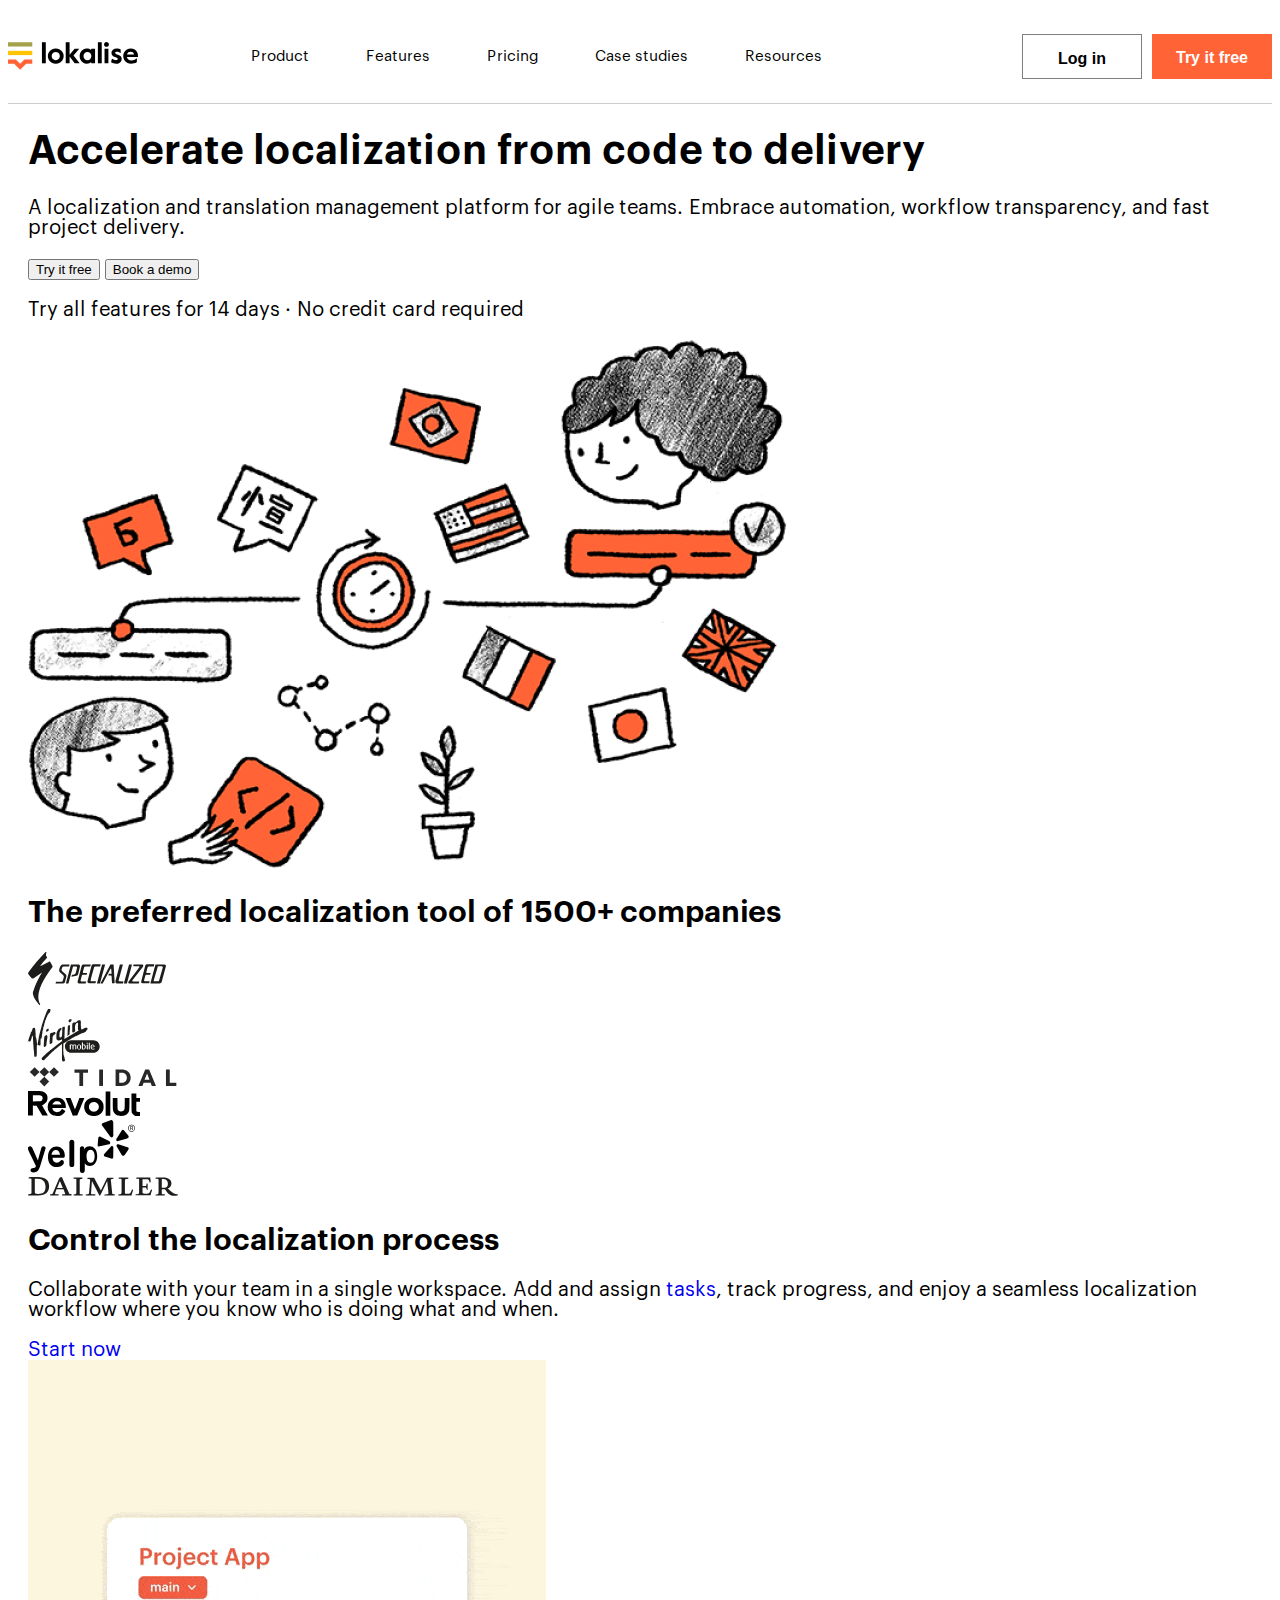
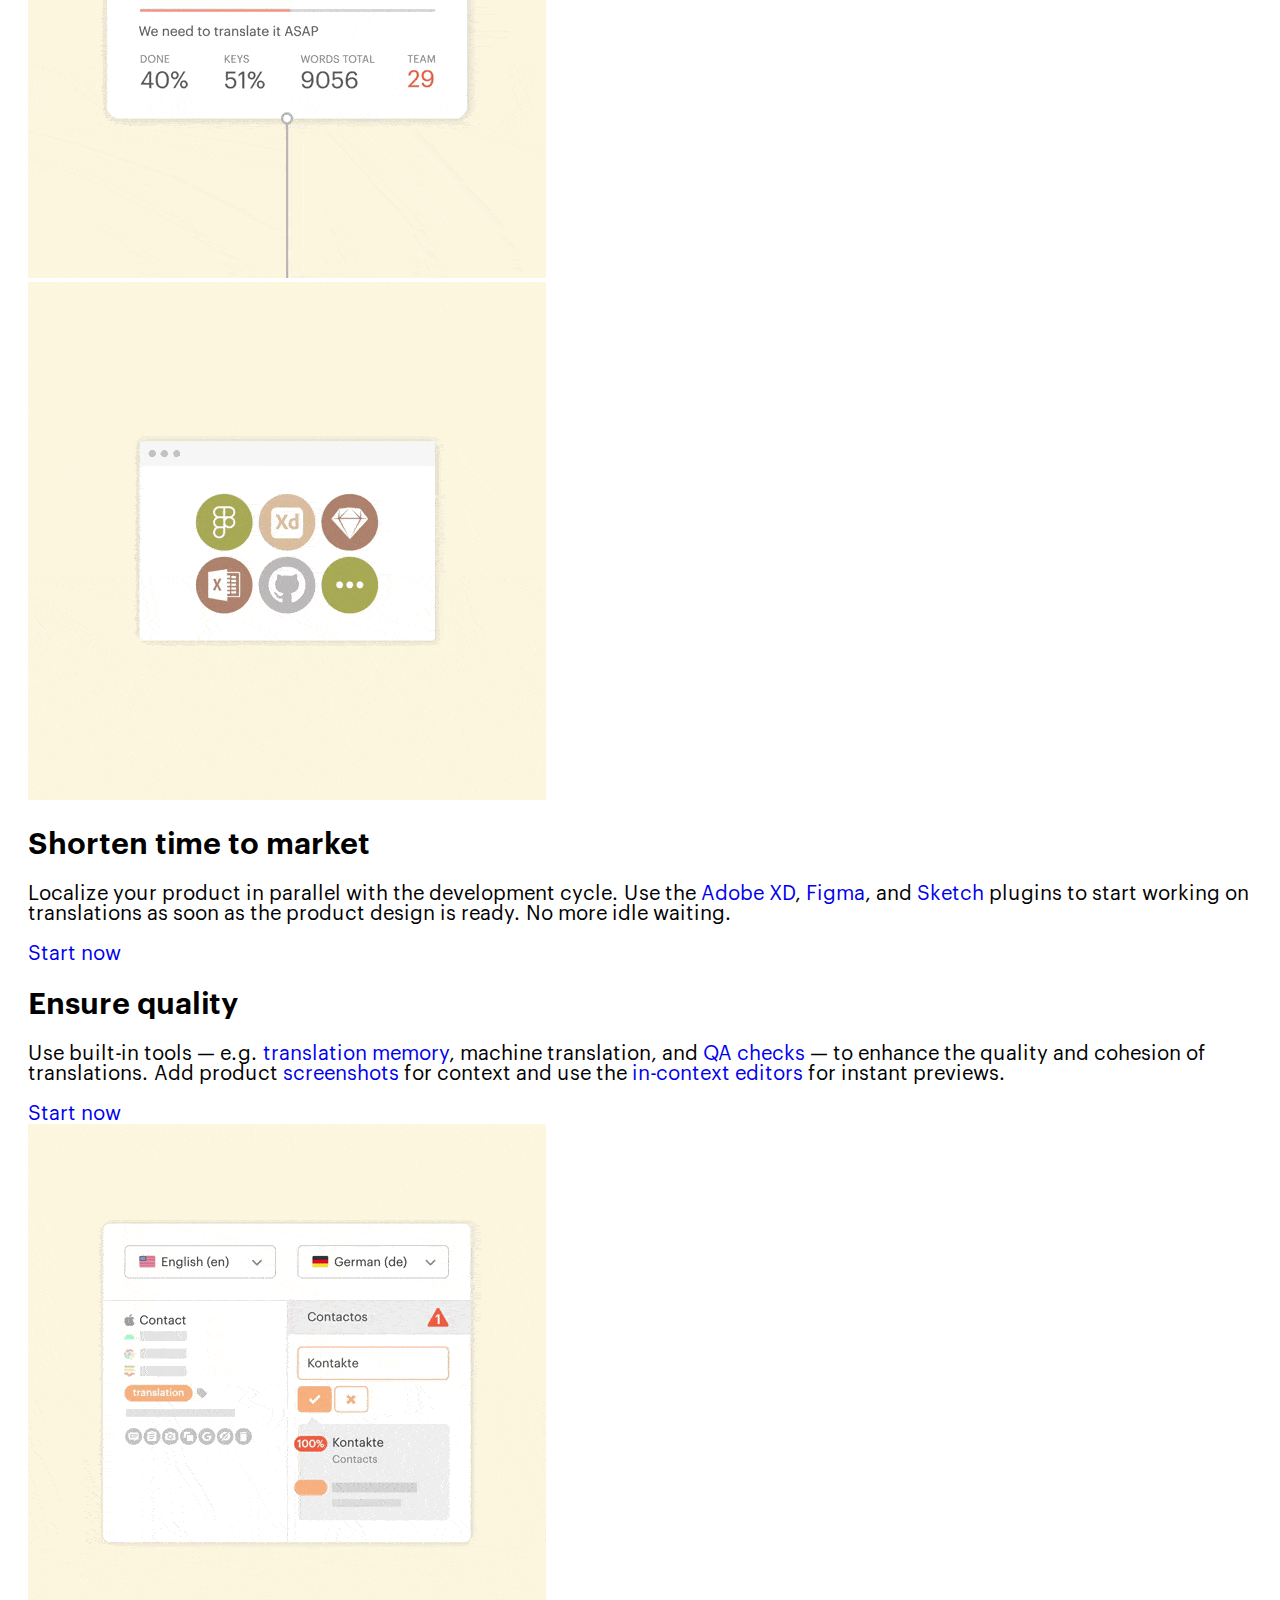
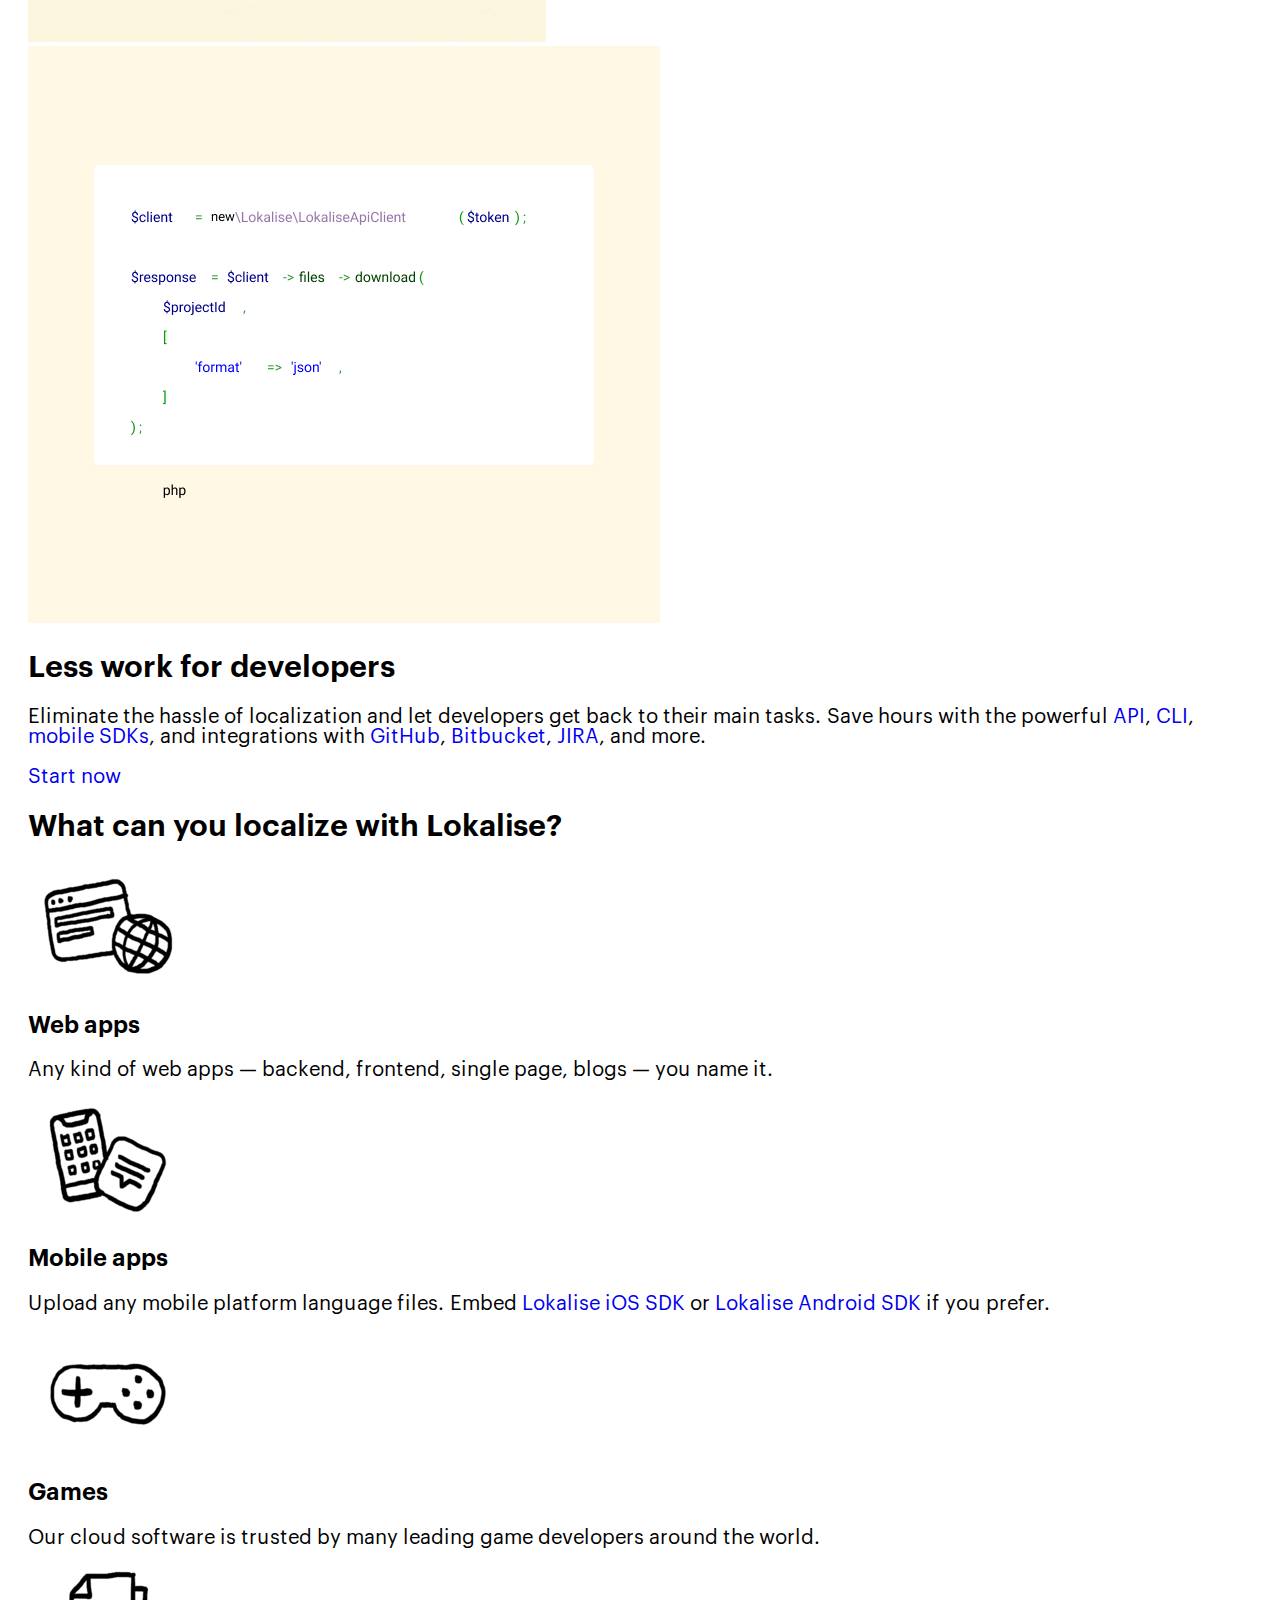
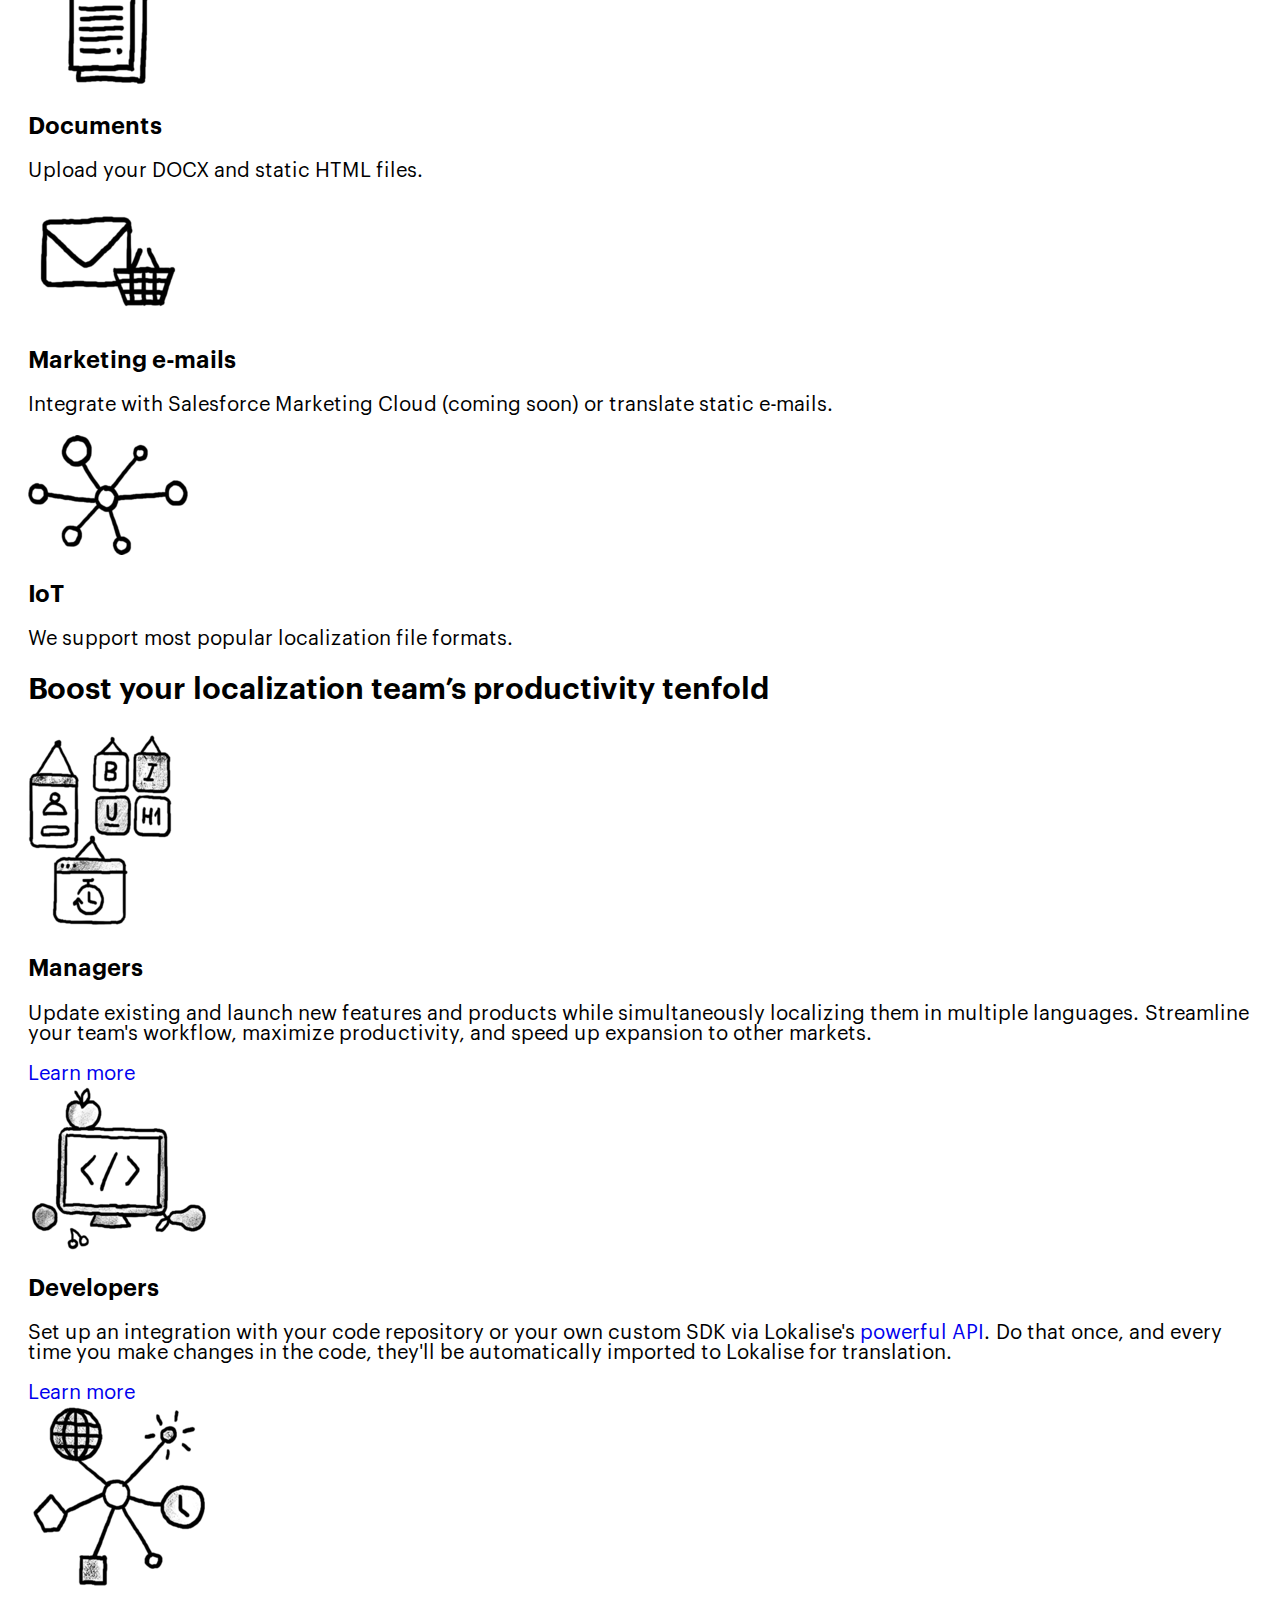
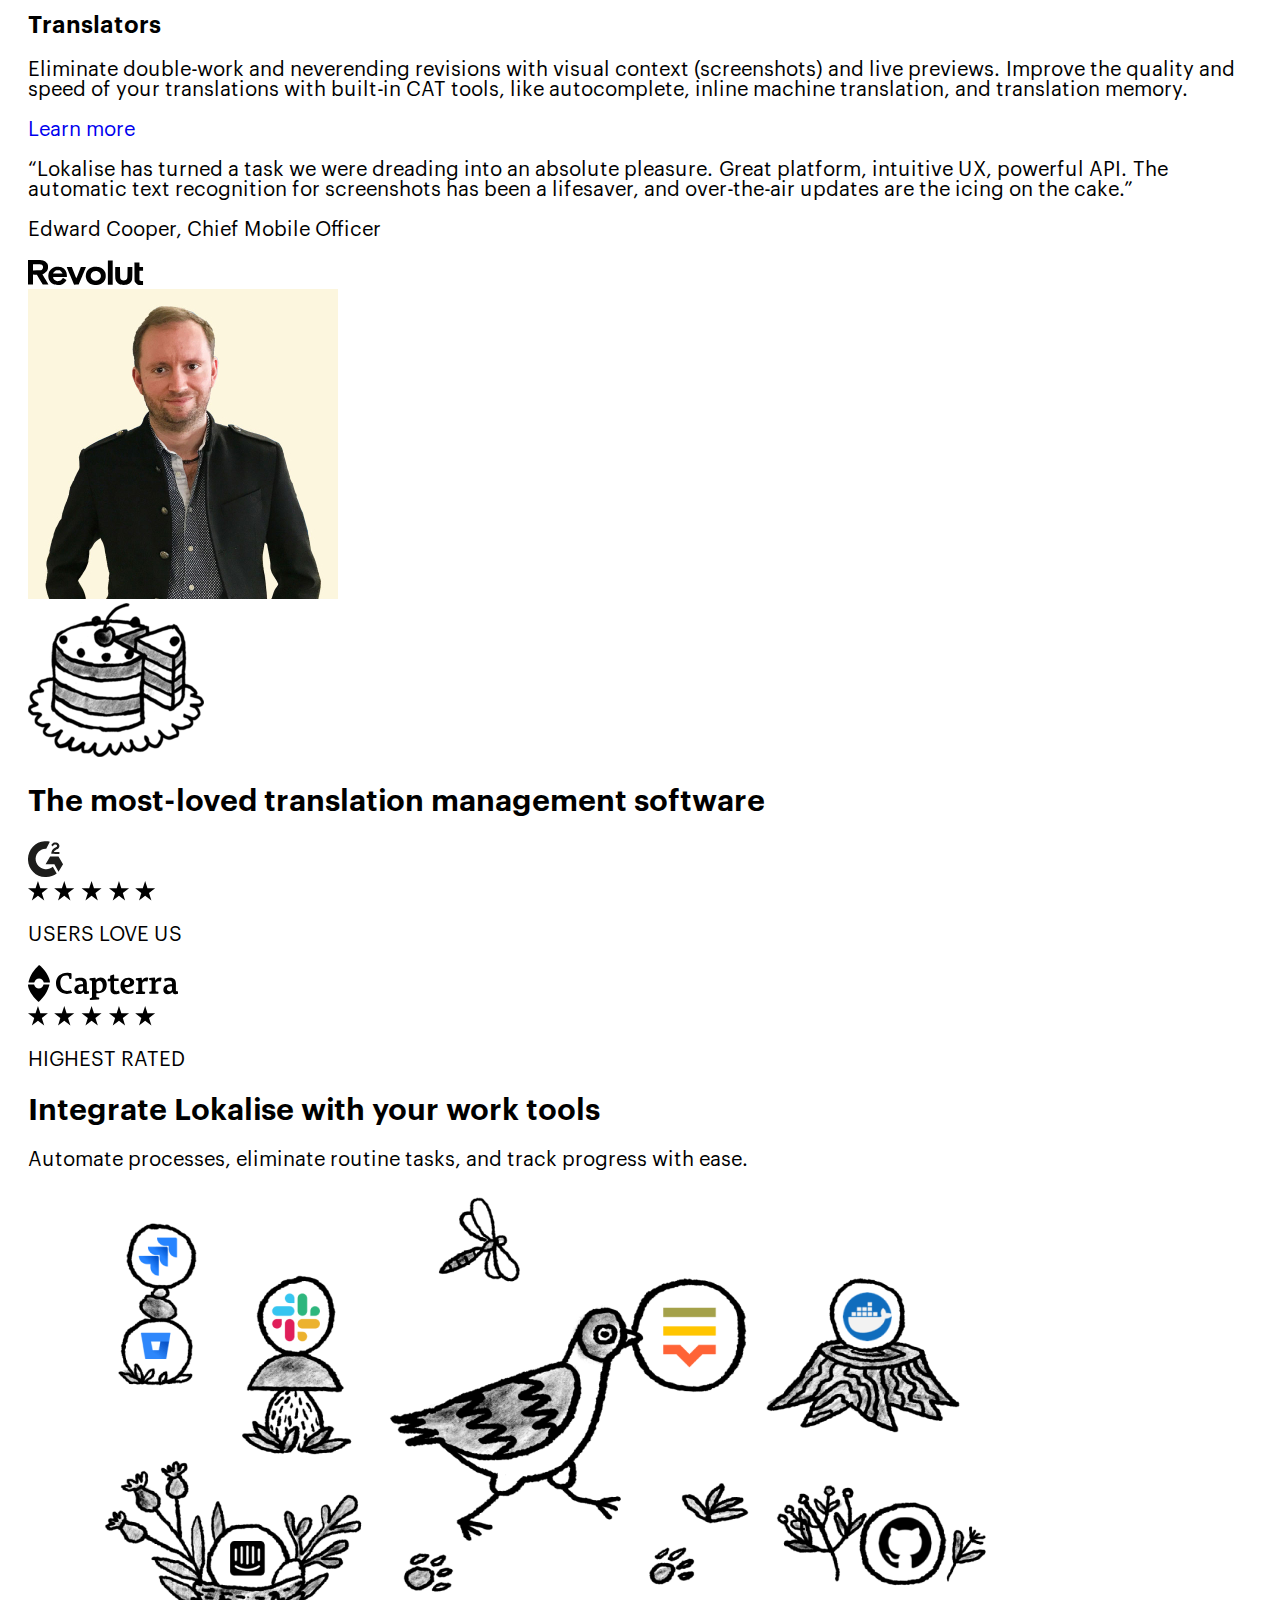
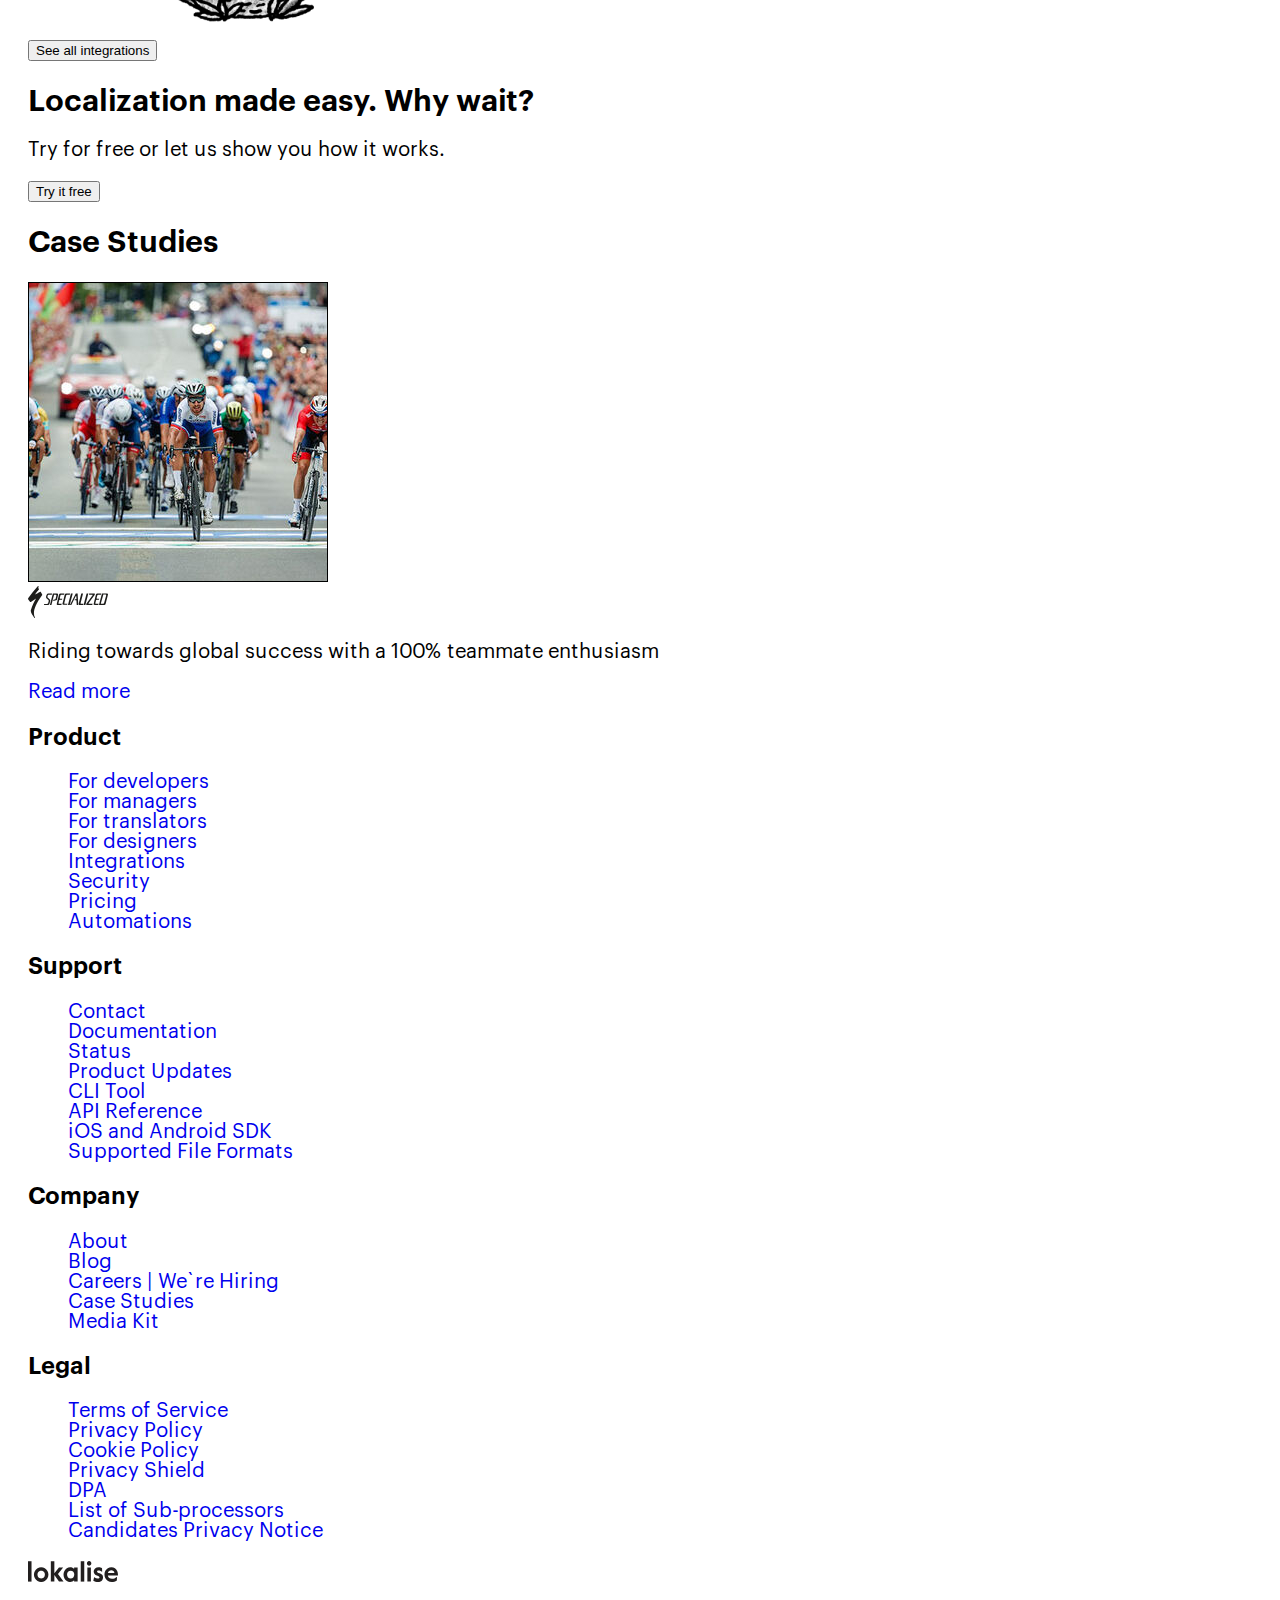
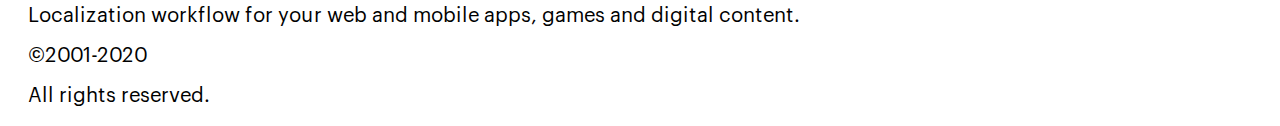
==== commit 8a5c8d17: "adaptive header" ====
--- a/index.html
+++ b/index.html
@@ -12,14 +12,26 @@
 <body>
     <header class="header">
         <div class="container">
-            <nav class="nav">
-                <div class="left-side">
-                    <div class="logo">
+                <div class="inner-container">
+                    <nav class="nav">
+                    <div class="logo-wrapper left-side">
                         <a href="/" class="logo-img">
                             <img src="./images/icons/logo.svg" alt="logo">
                         </a>
                     </div>
+
+                    <div class="btn-wrapper">
+                        <button class="button-menu open-menu">
+                            <svg xmlns="http://www.w3.org/2000/svg"
+                                viewBox="0 0 448 512"><!--!Font Awesome Free 6.5.1 by @fontawesome - https://fontawesome.com License - https://fontawesome.com/license/free Copyright 2024 Fonticons, Inc.-->
+                                <path
+                                    d="M0 96C0 78.3 14.3 64 32 64H416c17.7 0 32 14.3 32 32s-14.3 32-32 32H32C14.3 128 0 113.7 0 96zM0 256c0-17.7 14.3-32 32-32H416c17.7 0 32 14.3 32 32s-14.3 32-32 32H32c-17.7 0-32-14.3-32-32zM448 416c0 17.7-14.3 32-32 32H32c-17.7 0-32-14.3-32-32s14.3-32 32-32H416c17.7 0 32 14.3 32 32z"
+                                    fill="currentColor" />
+                            </svg>
+                        </button>
+                    </div>
                     
+                    <div class="mobile-wrapper">
                     <ul class="menu">
                         <li class="menu-item">
                             <a href="#" class="menu-item-link">Product</a>
@@ -37,15 +49,24 @@
                             <a href="#" class="menu-item-link">Resources</a>
                         </li>
                     </ul>
-                </div>
-
-                <div class="right-side">
-                    <button class="header-btn header-btn1">Log in</button>
-                    <button class="header-btn header-btn2">Try it free</button>
-                </div>
-
-            </nav>
-        </div>
+                    
+                    <div class="right-side">
+                        <button class="header-btn header-btn1">Log in</button>
+                        <button class="header-btn header-btn2">Try it free</button>
+                    </div>
+                    
+                    <button class="button-menu close-menu">
+                        <svg xmlns="http://www.w3.org/2000/svg"
+                        viewBox="0 0 384 512"><!--!Font Awesome Free 6.5.1 by @fontawesome - https://fontawesome.com License - https://fontawesome.com/license/free Copyright 2024 Fonticons, Inc.-->
+                        <path
+                        d="M342.6 150.6c12.5-12.5 12.5-32.8 0-45.3s-32.8-12.5-45.3 0L192 210.7 86.6 105.4c-12.5-12.5-32.8-12.5-45.3 0s-12.5 32.8 0 45.3L146.7 256 41.4 361.4c-12.5 12.5-12.5 32.8 0 45.3s32.8 12.5 45.3 0L192 301.3 297.4 406.6c12.5 12.5 32.8 12.5 45.3 0s12.5-32.8 0-45.3L237.3 256 342.6 150.6z"
+                        fill="currentColor" />
+                    </svg>
+                </button>
+            </div>
+        </nav>
+    </div>
+</div>
     </header>
 
     <main>
--- a/css/styles.css
+++ b/css/styles.css
@@ -1,1085 +1,229 @@
-:root {
-    --maxWidth: 1330px;
-    --primaryFont: "GraphikLCG";
-    --primaryTextColor: #000;
-    --primaryTextSize: 20px;
-  
-    /* Color */
-    --orange: #ff6336;
-    --salmon: #ff9c7d;
-    --milk: #fff8e4;
-    --light-blue: #c9e8f2;
-    --beige: #dabc98;
-    --white: #fff;
-  }
-  
-  * {
-    margin: 0;
-    padding: 0;
-    box-sizing: border-box;
-  }
-  
-  html {
-    font-family: var(--primaryFont);
-    font-size: var(--primaryTextSize);
-    color: var(--primaryTextColor);
-  }
-  
-  p {
-    font-weight: 400;
-  }
-  
-  img {
-    max-width: 100%;
-    height: auto;
-  }
-  
-  h1,
-  h2,
-  h3,
-  h4,
-  h5,
-  h6 {
-    font-weight: 600;
-  }
-  
-  .container {
-    max-width: var(--maxWidth);
-    padding-left: 20px;
-    padding-right: 20px;
-    margin-left: auto;
-    margin-right: auto;
-  }
-  
-  .header .container{
-      padding-left: 0;
-      padding-right: 0;
-  }
-  
-  .header {
-    background-color: var(--white);
-    border-bottom: 1px solid #cccccc;
-  }
-  
+@charset "UTF-8";
+/* Color */
+html {
+  font-family: "GraphikLCG";
+  font-size: 20px;
+  color: #000;
+}
+
+p {
+  font-weight: 400;
+}
+
+img {
+  max-width: 100%;
+  height: auto;
+}
+
+h1,
+h2,
+h3,
+h4,
+h5,
+h6 {
+  font-weight: 600;
+}
+
+ul {
+  list-style: none;
+}
+
+a {
+  text-decoration: none;
+}
+
+.container {
+  max-width: 1330px;
+  padding-left: 20px;
+  padding-right: 20px;
+  margin-left: auto;
+  margin-right: auto;
+}
+
+/* header */
+.header .container {
+  padding-left: 0;
+  padding-right: 0;
+}
+
+.header {
+  background-color: #fff;
+  border-bottom: 1px solid #cccccc;
+}
+
+.logo {
+  margin-top: 34px;
+  margin-bottom: 33px;
+}
+
+.header-menu {
+  justify-content: space-between;
+}
+
+.inner-container {
+  display: flex;
+}
+
+button.button-menu {
+  display: block;
+  background-color: transparent;
+  color: black !important;
+  border: 0;
+}
+button.button-menu svg {
+  width: 40px;
+}
+@media screen and (min-width: 993px) {
+  button.button-menu {
+    display: none !important;
+  }
+}
+
+.close-menu {
+  position: absolute;
+  right: 20px;
+  top: 20px;
+}
+
+.nav {
+  display: flex;
+  justify-content: space-between;
+  align-items: center;
+  width: 100%; /* Установка ширины на 100% */
+  gap: 25px;
+  font-size: 0;
+  overflow: hidden;
+}
+@media screen and (max-width: 1200px) {
   .nav {
-    display: flex;
-    justify-content: space-between;
-    align-items: center;
-  }
-  
-  ul {
-    list-style: none;
-  }
-  
-  a {
-      text-decoration: none;
-  }
-  
-  .left-side {
-    display: flex;
-  }
-  
-  .logo {
-    margin-top: 34px;
-    margin-bottom: 33px;
-  }
-  
+    gap: 15px;
+  }
+}
+@media screen and (max-width: 992px) {
+  .nav {
+    gap: 40px;
+  }
+}
+
+.mobile-wrapper {
+  display: flex;
+  align-items: center;
+  justify-content: center;
+  gap: 338px;
+}
+@media screen and (max-width: 1346px) {
+  .mobile-wrapper {
+    gap: 200px;
+  }
+}
+@media screen and (max-width: 1208px) {
+  .mobile-wrapper {
+    gap: 100px;
+  }
+}
+@media screen and (max-width: 1089px) {
+  .mobile-wrapper {
+    gap: 70px;
+  }
+}
+@media screen and (max-width: 992px) {
+  .mobile-wrapper {
+    flex-direction: column;
+    position: fixed;
+    left: 0;
+    top: 0;
+    width: 100%;
+    height: 100%;
+    background-color: #fff8e4;
+    transition: 0.2s all ease-in-out;
+    transform: translateX(-100%);
+    display: none;
+  }
+}
+
+.show-menu .mobile-wrapper {
+  display: flex;
+}
+.show-menu.slide-menu .mobile-wrapper {
+  transform: translateX(0);
+}
+
+.menu {
+  display: flex;
+  column-gap: 57px;
+  margin: 39px 0 36px;
+  padding: 0;
+}
+@media screen and (max-width: 1200px) {
+  .menu {
+    column-gap: 40px;
+  }
+}
+@media screen and (min-width: 993px) {
   .menu {
     display: flex;
-    column-gap: 57px;
-    margin: 39px 0 36px 51px;
-  }
-  
-  .menu-item-link {
-      color: var(--primaryTextColor);
-      font-size: 15px;
-      font-style: normal;
-      font-weight: 400;
-      line-height: 20px; /* 133.333% */
-      transition: 0.2s linear all;
-  }
-  
-  .menu-item-link:hover {
-      color: var(--orange);
-  }
-  
-  .header-menu {
-    justify-content: space-between;
-  }
-  
+  }
+}
+
+.menu-item-link {
+  color: #000;
+  font-size: 15px;
+  font-style: normal;
+  font-weight: 400;
+  line-height: 20px; /* 133.333% */
+  transition: 0.2s linear all;
+}
+
+.menu-item-link:hover {
+  color: #ff6336;
+}
+
+.right-side {
+  display: flex;
+  margin-top: 26px;
+  margin-bottom: 24px;
+}
+@media screen and (min-width: 993px) {
   .right-side {
     display: flex;
-    margin-top: 26px;
-    margin-bottom: 24px;
-  }
-  
-  .header-btn {
-    width: 120px;
-    height: 45px;
-  }
-  
-  .header-btn1 {
-    margin-right: 10px;
-    border: 1px solid rgba(0, 0, 0, 0.5);
-    background-color: var(--white);
-    text-align: center;
-    font-size: 16px;
-    font-style: normal;
-    font-weight: 600;
-    line-height: 45px; /* 281.25% */
-    transition: 0.2s linear all;
-  }
-  
-  .header-btn1:hover {
-      background-color: var(--salmon);
-      transform: translateY(-2px);
-  }
-  
-  .header-btn2 {
-    background-color: var(--orange);
-    border: none;
-    color: var(--white);
-    text-align: center;
-    font-size: 16px;
-    font-style: normal;
-    font-weight: 600;
-    line-height: 45px; /* 281.25% */
-    transition: 0.2s linear all;
-  }
-  
-  .header-btn2:hover {
-      background-color: var(--salmon);
-      transform: translateY(-2px);
-  }
-  
-  .main-page {
-    padding-top: 129px;
-    padding-bottom: 172px;
-  }
-  
-  .content-box {
-    display: flex;
-    position: relative;
-  }
-  
-  h1 {
-    font-size: 65px;
-    font-style: normal;
-    line-height: 70px; /* 107.692% */
-    width: 552px;
-    margin-bottom: 51px;
-  }
-  
-  .left-text {
-    font-size: 25px;
-    font-style: normal;
-    line-height: 35px; /* 140% */
-    width: 471px;
-    margin-bottom: 50px;
-  }
-  
-  .btn-box {
-    display: flex;
-  }
-  
-  .main-btn {
-    width: 160px;
-    height: 60px;
-    margin-bottom: 25px;
-    transition: 0.2s linear all;
-  }
-  
-  .main-btn:hover {
-      background-color: var(--salmon);
-      transform: translateY(-2px);
-  }
-  
-  .main-btn1 {
-    background: var(--orange);
-    color: var(--white);
-    text-align: center;
-    font-size: 16px;
-    font-style: normal;
-    font-weight: 600;
-    line-height: 60px; /* 375% */
-    border: none;
-    margin-right: 10px;
-  }
-  
-  .main-btn2 {
-    border: 1px solid rgba(0, 0, 0, 0.5);
-    background-color: var(--white);
-    color: var(--black);
-    text-align: center;
-    font-size: 16px;
-    font-style: normal;
-    font-weight: 600;
-    line-height: 60px; /* 375% */
-  }
-  
-  .descr-btn {
-    color: var(--black);
-    font-size: 15px;
-    font-style: normal;
-    line-height: 25px; /* 166.667% */
-  }
-  
-  .main-img {
-    width: 759px;
-    height: 529px;
-    margin-top: 22px;
-    margin-bottom: 10px;
-    position: absolute;
-    right: 0;
-    top: 0;
-  }
-  
-  .companies-section {
-    background: var(--salmon);
-    padding-top: 108px;
-    padding-bottom: 104px;
-  }
-  
-  .wrapper-companies h2 {
-      text-align: center;
-      font-size: 50px;
-      font-style: normal;
-      line-height: 60px; /* 120% */
-      width: 720px;
-      margin: 0 auto;
-      margin-bottom: 82px;
-  }
-  .companies-icons {
-      display: flex;
-      align-items: center;
-      column-gap: 104px;
-      margin-right: 20px;
-      margin-left: 20px;
-  }
-  
-  .prosses {
-      border-color: var(--white);
-      padding-top: 90px;
-      padding-bottom: 150px;
-  }
-  
-  .process h2 {
-      font-size: 50px;
-      font-style: normal;
-      font-weight: 600;
-      line-height: 60px; /* 120% */
-  }
-  
-  .link-prosses {
-      color: var(--primaryTextColor);
-      text-decoration: underline;
-      transition: 0.2s linear all;
-  }
-  
-  .link-prosses:hover {
-      color: var(--orange);
-  }
-  
-  .wrapper-control {
-      display: flex;
-      column-gap: 165px;
-      padding-bottom: 250px;
-  }
-  
-  .control-inform {
-      margin-top: 151px;
-  }
-  
-  .control-inform h2 {
-      width: 493px;
-      margin-bottom: 30px;
-      font-size: 50px;
-      font-style: normal;
-      font-weight: 600;
-      line-height: 60px; /* 120% */
-  }
-  
-  .control-text {
-      width: 491px;
-      margin-bottom: 30px;
-  }
-  
-  .start {
-      color: var(--primaryTextColor);
-      font-size: 20px;
-      font-style: normal;
-      font-weight: 600;
-      line-height: 30px; /* 150% */
-      transition: 0.2s linear all;
-  }
-  
-  .start:hover {
-      color: var(--orange);
-  }
-  
-  .control-gif {
-      width: 632px;
-      height: 632px;
-  }
-  
-  .wrapper-time {
-      display: flex;
-      column-gap: 138px;
-      padding-bottom: 250px;
-  
-  }
-  
-  .time-gif {
-      width: 632px;
-      height: 632px;
-  }
-  
-  .time-inform {
-      margin-top: 151px;
-  }
-  
-  .time-inform h2{
-      font-size: 50px;
-      font-style: normal;
-      font-weight: 600;
-      line-height: 60px; /* 120% */
-      width: 379px;
-      margin-bottom: 30px;
-  }
-  
-  .time-text {
-      width: 450px;
-      font-size: 20px;
-      font-style: normal;
-      font-weight: 400;
-      line-height: 30px; /* 150% */
-      margin-bottom: 36px;
-  }
-  
-  .wrapper-quality {
-      display: flex;
-      column-gap: 138px;
-      padding-bottom: 250px;
-  }
-  
-  .quality-inform {
-      margin-top: 161px;
-  }
-  
-  .quality-inform h2{
-      width: 397px;
-      font-size: 50px;
-      font-style: normal;
-      font-weight: 600;
-      line-height: 60px; /* 120% */
-      margin-bottom: 30px;
-  }
-  
-  .quality-text {
-      width: 520px;
-      font-size: 20px;
-      font-style: normal;
-      font-weight: 400;
-      line-height: 30px; /* 150% */
-      margin-bottom: 35px;
-  }
-  
-  .quality-gif {
-      width: 632px;
-      height: 632px;
-  }
-  
-  .wrapper-work {
-      display: flex;
-      column-gap: 138px;
-  }
-  
-  .work-img {
-  width: 632px;
-  height: 577px;
-  }
-  
-  .work-inform {
-      margin-top: 123px;
-  }
-  
-  .work-inform h2{
-      width: 348px;
-      font-size: 50px;
-      font-style: normal;
-      font-weight: 600;
-      line-height: 60px; /* 120% */
-      margin-bottom: 33px;
-  }
-  
-  .work-text {
-      width: 520px;
-      font-size: 20px;
-      font-style: normal;
-      font-weight: 400;
-      line-height: 30px; /* 150% */
-      margin-bottom: 27px;
-  }
-  
-  .localize {
-      background-color: #FFF8E4;
-      padding-top: 120px;
-      padding-bottom: 93px;
-  }
-  
-  .localize h2 {
-      text-align: center;
-      font-size: 50px;
-      font-style: normal;
-      font-weight: 600;
-      line-height: 60px; /* 120% */
-      margin-bottom: 58px;
-  }
-  
-  .wrapper-localize {
-      display: flex;
-      flex-wrap: wrap;
-      column-gap: 110px;
-      row-gap: 57px;
-      padding-left: 40px;
-      padding-right: 40px;
-  }
-  
-  .app-box1 {
-      padding: 21px 13px 0 14px;
-  }
-  
-  .app-img1 {
-      text-align: center;
-      margin-bottom: 26px;
-  }
-  
-  .app-box1 h3 {
-      text-align: center;
-      font-size: 25px;
-      font-style: normal;
-      font-weight: 600;
-      line-height: 35px; /* 140% */
-      margin-bottom: 20px;
-  }
-  
-  .app-descr1 {
-      width: 303px;
-      color: #000;
-      text-align: center;
-      font-size: 18px;
-      font-style: normal;
-      font-weight: 400;
-      line-height: 25px; /* 138.889% */
-  }
-  
-  .app-box2 {
-      padding-top: 21px;
-  }
-  
-  .app-img2 {
-      text-align: center;
-      margin-bottom: 21px;
-  }
-  
-  .app-box2 h3 {
-      text-align: center;
-      font-size: 25px;
-      font-style: normal;
-      font-weight: 600;
-      line-height: 35px; /* 140% */
-      margin-bottom: 25px;
-  }
-  
-  .app-descr2 {
-      width: 330px;
-      text-align: center;
-      font-size: 18px;
-      font-style: normal;
-      font-weight: 400;
-      line-height: 25px; /* 138.889% */
-  }
-  
-  .app-descr2 a {
-      color: var(--primaryTextColor);
-      font-size: 18px;
-      font-style: normal;
-      font-weight: 400;
-      line-height: 25px;
-      text-decoration-line: underline;
-      transition: 0.2s linear all;
-  }
-  
-  .app-descr2 a:hover {
-      color: var(--orange);
-  }
-  
-  
-  .app-box3 {
-      padding: 21px 24px 0 25px;
-  }
-  
-  .app-img3 {
-      text-align: center;
-      margin-bottom: 23px;
-  }
-  
-  .app-box3 h3 {
-      text-align: center;
-      font-size: 25px;
-      font-style: normal;
-      font-weight: 600;
-      line-height: 35px; /* 140% */
-      margin-bottom: 23px;
-  }
-  
-  .app-descr3 {
-      width: 281px;
-      text-align: center;
-      font-size: 18px;
-      font-style: normal;
-      font-weight: 400;
-      line-height: 25px; /* 138.889% */
-  }
-  
-  .app-box4 {
-      padding: 21px 10px 22px 11px;
-      margin-bottom: 57px;
-  }
-  
-  .app-img4 {
-      text-align: center;
-      margin-bottom: 26px;
-  }
-  
-  .app-box4 h3{
-      text-align: center;
-      font-size: 25px;
-      font-style: normal;
-      font-weight: 600;
-      line-height: 35px; /* 140% */
-      margin-bottom: 20px;
-  }
-  
-  .app-descr4 {
-      width: 309px;
-      text-align: center;
-      font-size: 18px;
-      font-style: normal;
-      font-weight: 400;
-      line-height: 25px; /* 138.889% */
-  }
-  
-  .app-box5 {
-      padding: 21px 10px 0 10px;
-      margin-bottom: 54px;
-  }
-  
-  .app-img5 {
-      text-align: center;
-      margin-bottom: 23px;
-  }
-  
-  .app-box5 h3 {
-      text-align: center;
-      font-size: 25px;
-      font-style: normal;
-      font-weight: 600;
-      line-height: 35px; /* 140% */
-      margin-bottom: 23px;
-  }
-  
-  .app-descr5 {
-      width: 310px;
-      text-align: center;
-      font-size: 18px;
-      font-style: normal;
-      font-weight: 400;
-      line-height: 25px; /* 138.889% */
-  }
-  
-  .app-box6 {
-      padding: 21px 2px 22px 2px;
-      margin-bottom: 57px;
-  }
-  
-  .app-img6 {
-      text-align: center;
-      margin-bottom: 23px;
-  }
-  
-  .app-box6 h3 {
-      text-align: center;
-      font-size: 25px;
-      font-style: normal;
-      font-weight: 600;
-      line-height: 35px; /* 140% */
-      margin-bottom: 23px;
-  }
-  
-  .app-descr6 {
-      width: 326px;
-      text-align: center;
-      font-size: 18px;
-      font-style: normal;
-      font-weight: 400;
-      line-height: 25px; /* 138.889% */
-  }
-  
-  .boost {
-      border-color: var(--white);
-      padding-top: 154px;
-      padding-bottom: 67px;
-  }
-  
-  .boost h2 {
-      font-size: 50px;
-      font-style: normal;
-      font-weight: 600;
-      line-height: 60px; /* 120% */
-      margin-bottom: 25px;
-  }
-  
-  .boost-box {
-      display: flex;
-      column-gap: 31px;
-  }
-  
-  .boost-box h3 {
-      font-size: 30px;
-      font-style: normal;
-      font-weight: 600;
-      line-height: 40px; /* 133.333% */
-  }
-  
-  .boost1 {
-      padding-top: 50px;
-      margin-bottom: 150px;
-  }
-  
-  .boost-img-box1 {
-      margin-bottom: 49px;
-  }
-  
-  .boost1 h3 {
-   margin-bottom: 34px;
-  }
-  
-  .boost-descr1 {
-      font-size: 20px;
-      font-style: normal;
-      font-weight: 400;
-      line-height: 30px; /* 150% */
-      width: 409px;
-      margin-bottom: 25px;
-  }
-  
-  .learn {
-      color: var(--primaryTextColor);
-      font-size: 20px;
-      font-style: normal;
-      font-weight: 400;
-      line-height: 30px; /* 150% */
-      text-decoration-line: underline;
-      transition: 0.2s linear all;
-  }
-  
-  .learn:hover {
-      color: var(--orange);
-  }
-  
-  
-  .boost2 {
-      padding-top: 67px;
-      margin-bottom: 150px;
-  }
-  
-  .boost-img-box2 {
-      margin-bottom: 67px;
-  }
-  
-  .boost2 h3 {
-      margin-bottom: 33px;
-  }
-  
-  .boost-descr2 {
-      width: 409px;
-      font-size: 20px;
-      font-style: normal;
-      font-weight: 400;
-      line-height: 30px;
-      margin-bottom: 26px;
-  }
-  
-  .boost-descr2 a{
-      color: var(--primaryTextColor);
-      width: 409px;
-      font-size: 20px;
-      font-style: normal;
-      font-weight: 400;
-      line-height: 30px;
-      margin-bottom: 26px;
-      text-decoration-line: underline;
-      transition: 0.2s linear all;
-  }
-  
-  .boost-descr2 a:hover {
-      color: var(--orange);
-  }
-  
-  .boost3 {
-      padding-top: 59px;
-      margin-bottom: 120px;
-  }
-  
-  .boost-img-box3 {
-      margin-bottom: 58px;
-  }
-  
-  .boost3 h3 {
-      margin-bottom: 34px;
-  }
-  
-  
-  .boost-descr3 {
-      width: 407px;
-      font-size: 20px;
-      font-style: normal;
-      font-weight: 400;
-      line-height: 30px; /* 150% */
-      margin-bottom: 25px;
-  }
-  
-  .review {
-      background-color: var(--light-blue);
-  }
-  
-  .wrapper-review {
-      display: flex;
-      column-gap: 59.3px;
-  }
-  .review-box {
-      margin-top: 43px;
-      margin-bottom: 150px;
-  }
-  
-  .review-info {
-      width: 920.702px;
-      font-size: 30px;
-      font-style: normal;
-      font-weight: 400;
-      line-height: 40px; /* 133.333% */
-      margin-top: 20px;
-      margin-bottom: 23px;
-  }
-  
-  .name {
-      font-family: Roboto;
-      font-size: 15px;
-      font-style: normal;
-      font-weight: 400;
-      line-height: 25px; /* 166.667% */
-      margin-bottom: 7px;
-  }
-  
-  .review-company {
-      margin-bottom: 15px;
-  }
-  
-  .right-photo {
-      margin-top: 52px;
-      margin-bottom: 105px;
-  }
-  
-  .translation {
-      background-color: #DABC98;
-      padding-top: 69px;
-      padding-bottom: 80px;
-  }
-  .translation .container {
-      padding-left: 0px;
-  }
-  
-  .wrapper-translation {
-      display: flex;
-  }
-  
-  .left-box {
-      display: flex;
-      margin-right: 125px;
-      column-gap: 67px;
-  }
-  
-  .vr {
-      display: inline;
-      margin-top: 10px;
-      border-right: 1px solid #000;
-      height: 168px;
-  }
-  
-  .left-box h2 {
-      margin-top: 47px;
-      width: 461px;
-      font-size: 35px;
-      font-style: normal;
-      font-weight: 600;
-      line-height: 50px; /* 142.857% */
-  }
-  
-  .translation-img-box {
-      margin-top: 20px;
-  }
-  
-  .right-box {
-      display: flex;
-      margin-left: 71px;
-      padding-top: 10px;
-      column-gap: 70px;
-  }
-  
-  .right-box p {
-      font-size: 15px;
-      font-style: normal;
-      font-weight: 400;
-      line-height: 25px; /* 166.667% */
-      letter-spacing: 0.75px;
-  }
-  
-  .rating-first {
-      margin-top: 30px;
-  }
-  
-  .company-translation {
-      margin-bottom: 20px;
-  
-  }
-  
-  .rating-img {
-      margin-bottom: 14px;
-  }
-  
-  .rating-second {
-      
-      margin-top: 30px;
-  }
-  
-  .tools {
-      border-color: var(--white);
-      padding-top: 169px;
-      padding-bottom: 162px;
-      text-align: center;
-  }
-  
-  .tools h2 {
-      margin: 0 auto;
-      width: 791px;
-      font-size: 65px;
-      font-style: normal;
-      font-weight: 600;
-      line-height: 75px; /* 115.385% */
-  }
-  
-  .tools p {
-      margin: 0 auto;
-      width: 539px;
-      font-size: 25px;
-      font-style: normal;
-      font-weight: 400;
-      line-height: 30px; /* 120% */
-      margin-bottom: 25px;
-  }
-  
-  .tools-img {
-      margin-bottom: 32px;
-  }
-  
-  .see-btn {
-      width: 193px;
-      height: 60px;  
-      background-color: var(--orange); 
-      border: none;
-      color: var(--white);
-      text-align: center;
-      font-size: 16px;
-      font-style: normal;
-      font-weight: 600;
-      line-height: 60px; /* 375% */
-      transition: 0.2s linear all;
-  }
-  
-  .see-btn:hover {
-      background-color: var(--salmon); 
-       transform: translateY(-2px);
-  }
-  
-  .easy {
-      background-color: var(--salmon);
-      padding-top: 119px;
-      padding-bottom: 161px;
-      text-align: center;
-  }
-  
-  .easy h2 {
-      margin: 0 auto;
-      width: 784px;
-      font-size: 65px;
-      font-style: normal;
-      font-weight: 600;
-      line-height: 75px; /* 115.385% */
-      margin-bottom: 29px;
-  }
-  
-  .easy p {
-      font-size: 20px;
-      font-style: normal;
-      font-weight: 400;
-      line-height: 30px; /* 150% */
-      margin-bottom: 54px;
-  }
-  
-  .try-btn {
-      width: 160px;
-      height: 60px;   
-      background-color: var(--primaryTextColor);
-      border: none;
-      color: var(--white);
-      text-align: center;
-      font-size: 17px;
-      font-style: normal;
-      font-weight: 600;
-      line-height: 60px; /* 352.941% */
-      transition: 0.2s linear all;
-  }
-  
-  .try-btn:hover {
-      background-color: var(--orange);
-       transform: translateY(-2px);
-  }
-  
-  .case {
-      padding-top: 92px;
-  }
-  
-  .wrapper-case {
-      display: flex;
-      border-bottom: 1px solid black;
-      column-gap: 140px;
-      padding-bottom: 95px;
-  }
-  
-  .left-col {
-      max-width: 300px;
-  }
-  
-  .left-col h2{
-      font-size: 40px;
-      font-style: normal;
-      font-weight: 600;
-      line-height: 50px; /* 125% */
-      margin-bottom: 28px;
-  }
-  
-  .bicyclists {
-      margin-bottom: 31px;
-  }
-  
-  .icon-company {
-      margin-bottom: 43px;
-  }
-  
-  .case-descr {
-      font-size: 20px;
-      font-style: normal;
-      font-weight: 400;
-      line-height: 30px; /* 150% */
-      margin-bottom: 15px;
-  }
-  
-  .case-link a {
-      color: #000;
-      font-size: 20px;
-      font-style: normal;
-      font-weight: 600;
-      line-height: 30px; /* 150% */
-      transition: 0.2s linear all;
-  }
-  
-  .case-link a:hover {
-      color: var(--orange);
-  }
-  
-  .four-col {
-      display: flex;
-      column-gap: 34px;
-  }
-  
-  .four-col h3 {
-      font-size: 20px;
-      font-style: normal;
-      font-weight: 600;
-      line-height: 25px; /* 125% */
-      margin-bottom: 21px;
-  }
-  
-  .list a{
-      color: #000;
-      font-size: 15px;
-      font-style: normal;
-      font-weight: 400;
-      line-height: 15px; /* 100% */
-      transition: 0.2s linear all;
-  }
-  
-  .list a:hover {
-      text-decoration: underline;
-  }
-  
-  .list li:not(:last-child){
-      margin-bottom: 15px;
-  }
-  
-  .first-col {
-      width: 187px;
-  }
-  
-  .second-col {
-      width: 187px;
-  }
-  
-  .third-col {  
-      width: 187px;
-  }
-  
-  .fourth-col {  
-      width: 187px;
-  }
-  
-  .footer {
-      padding-top: 48px;
-      padding-bottom: 48px;
-  }
-  
-  .footer-wrapper {
-      display: flex;
-      justify-content: space-between;
-  }
-  
-  .footer-left {
-      display: flex;
-      column-gap: 14px;
-      padding-top: 5px;
-  }
-  
-  .footer-descr {
-      width: 301px;
-      font-size: 12px;
-      font-style: normal;
-      font-weight: 400;
-      line-height: 15px; /* 125% */
-  }
-  .footer-right {
-      font-size: 12px;
-      font-style: normal;
-      font-weight: 400;
-      line-height: 15px; /* 125% */
-  }+  }
+}
+
+.header-btn {
+  width: 120px;
+  height: 45px;
+}
+
+.header-btn1 {
+  margin-right: 10px;
+  border: 1px solid rgba(0, 0, 0, 0.5);
+  background-color: #fff;
+  text-align: center;
+  font-size: 16px;
+  font-style: normal;
+  font-weight: 600;
+  line-height: 45px; /* 281.25% */
+  transition: 0.2s linear all;
+}
+
+.header-btn1:hover {
+  background-color: #ff9c7d;
+  transform: translateY(-2px);
+}
+
+.header-btn2 {
+  background-color: #ff6336;
+  border: none;
+  color: #fff;
+  text-align: center;
+  font-size: 16px;
+  font-style: normal;
+  font-weight: 600;
+  line-height: 45px; /* 281.25% */
+  transition: 0.2s linear all;
+}
+
+.header-btn2:hover {
+  background-color: #ff9c7d;
+  transform: translateY(-2px);
+}/*# sourceMappingURL=styles.css.map */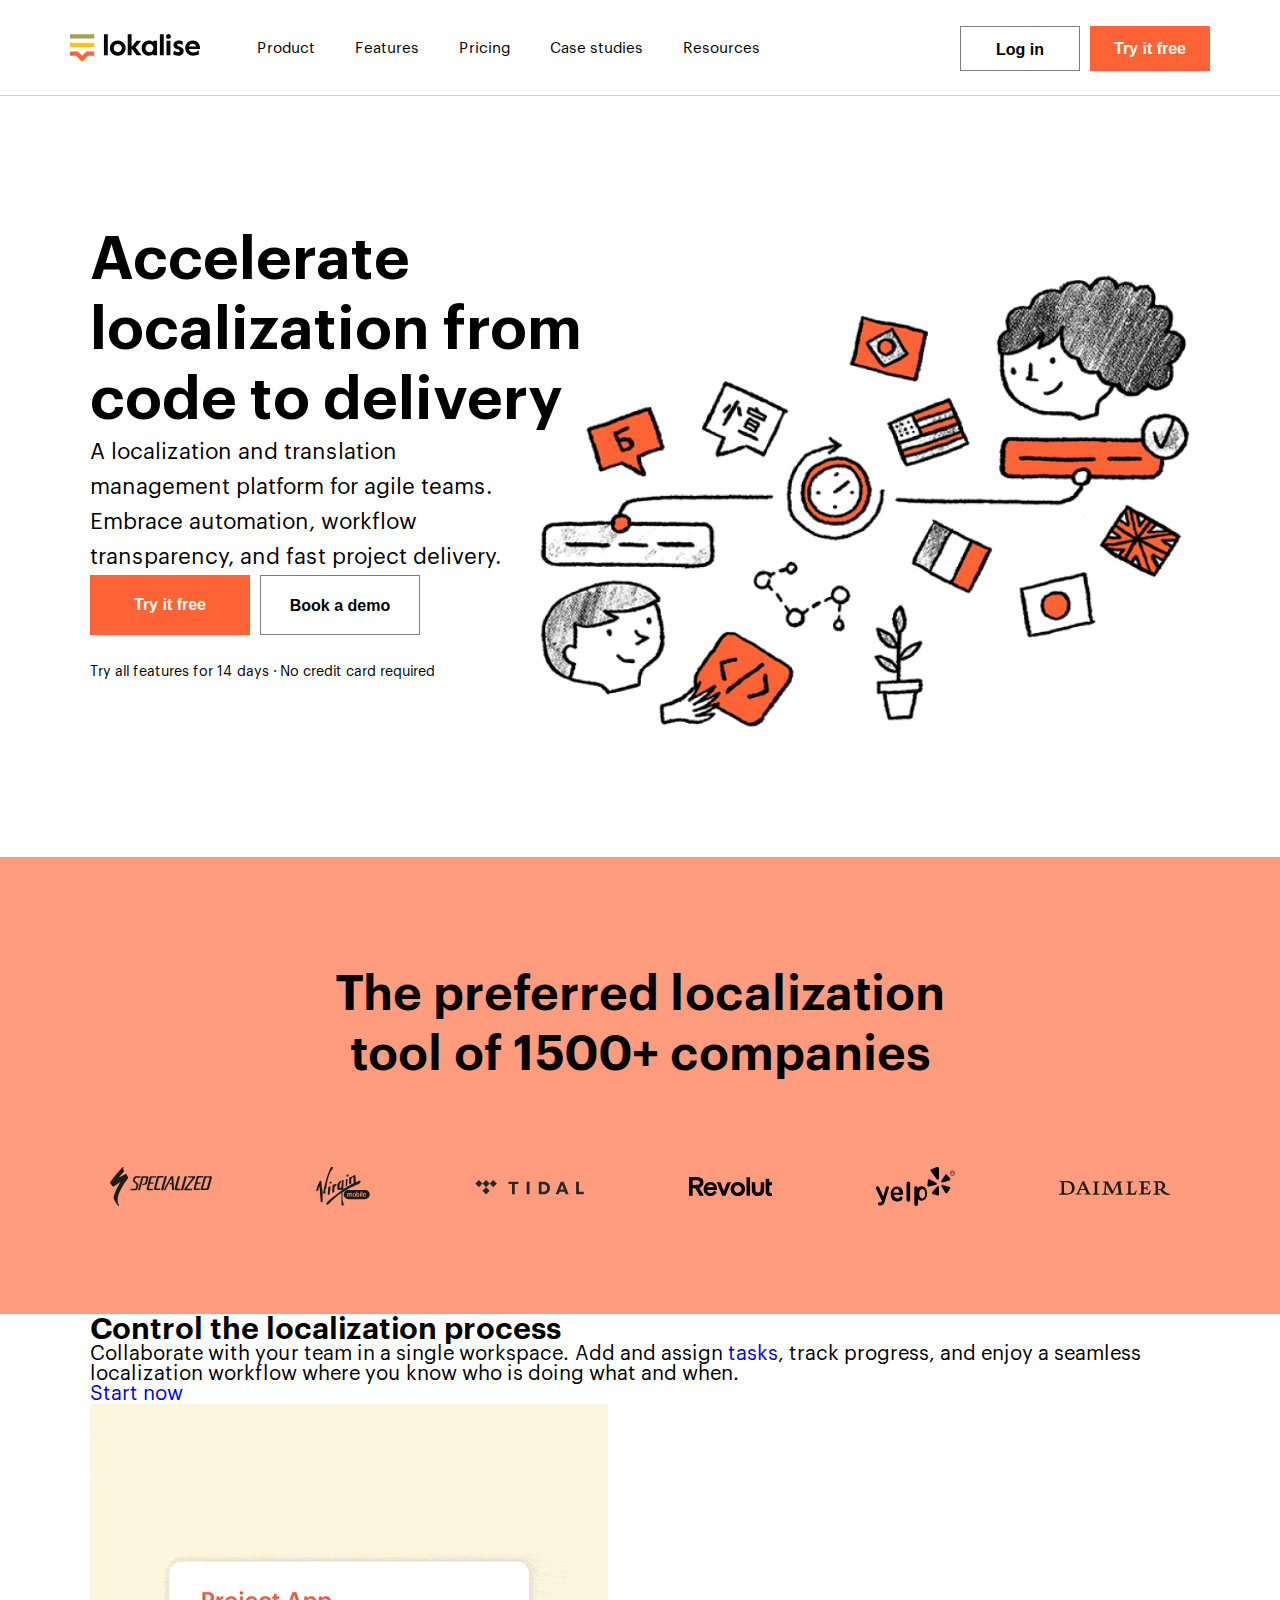
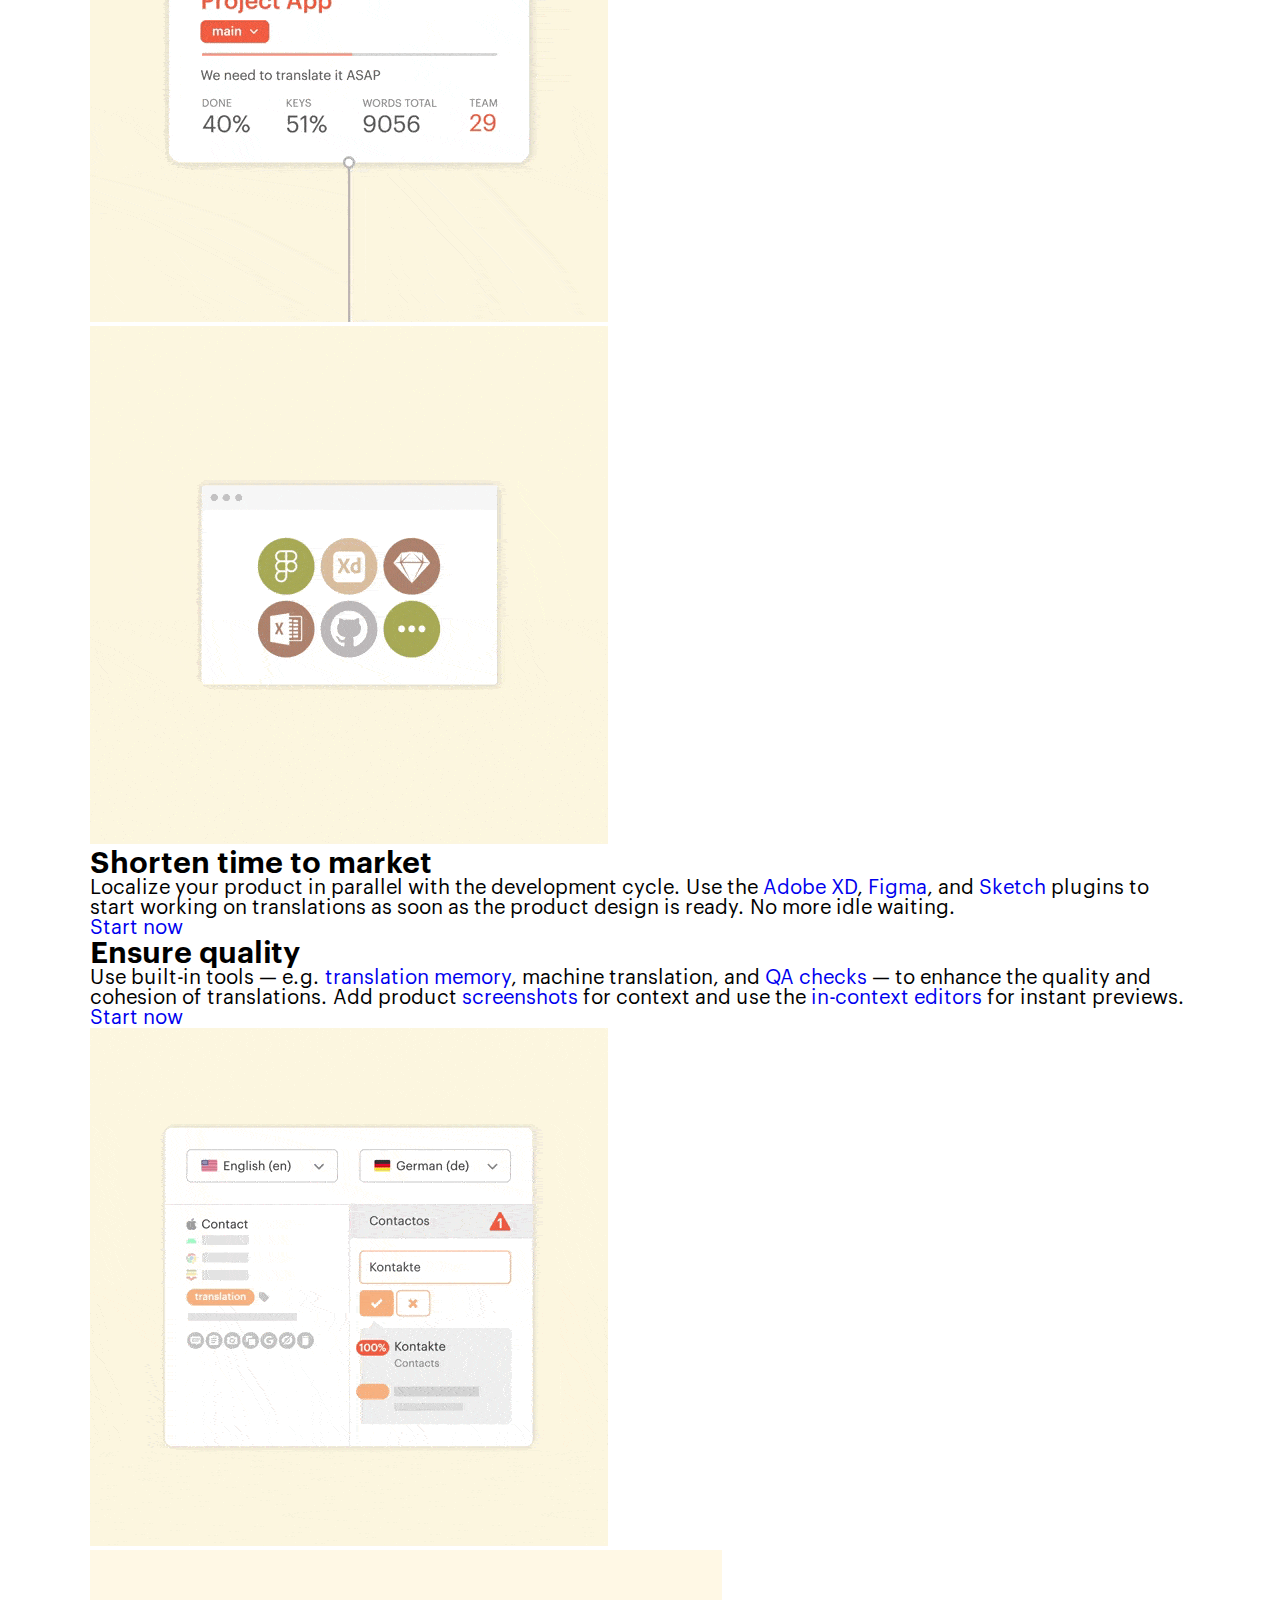
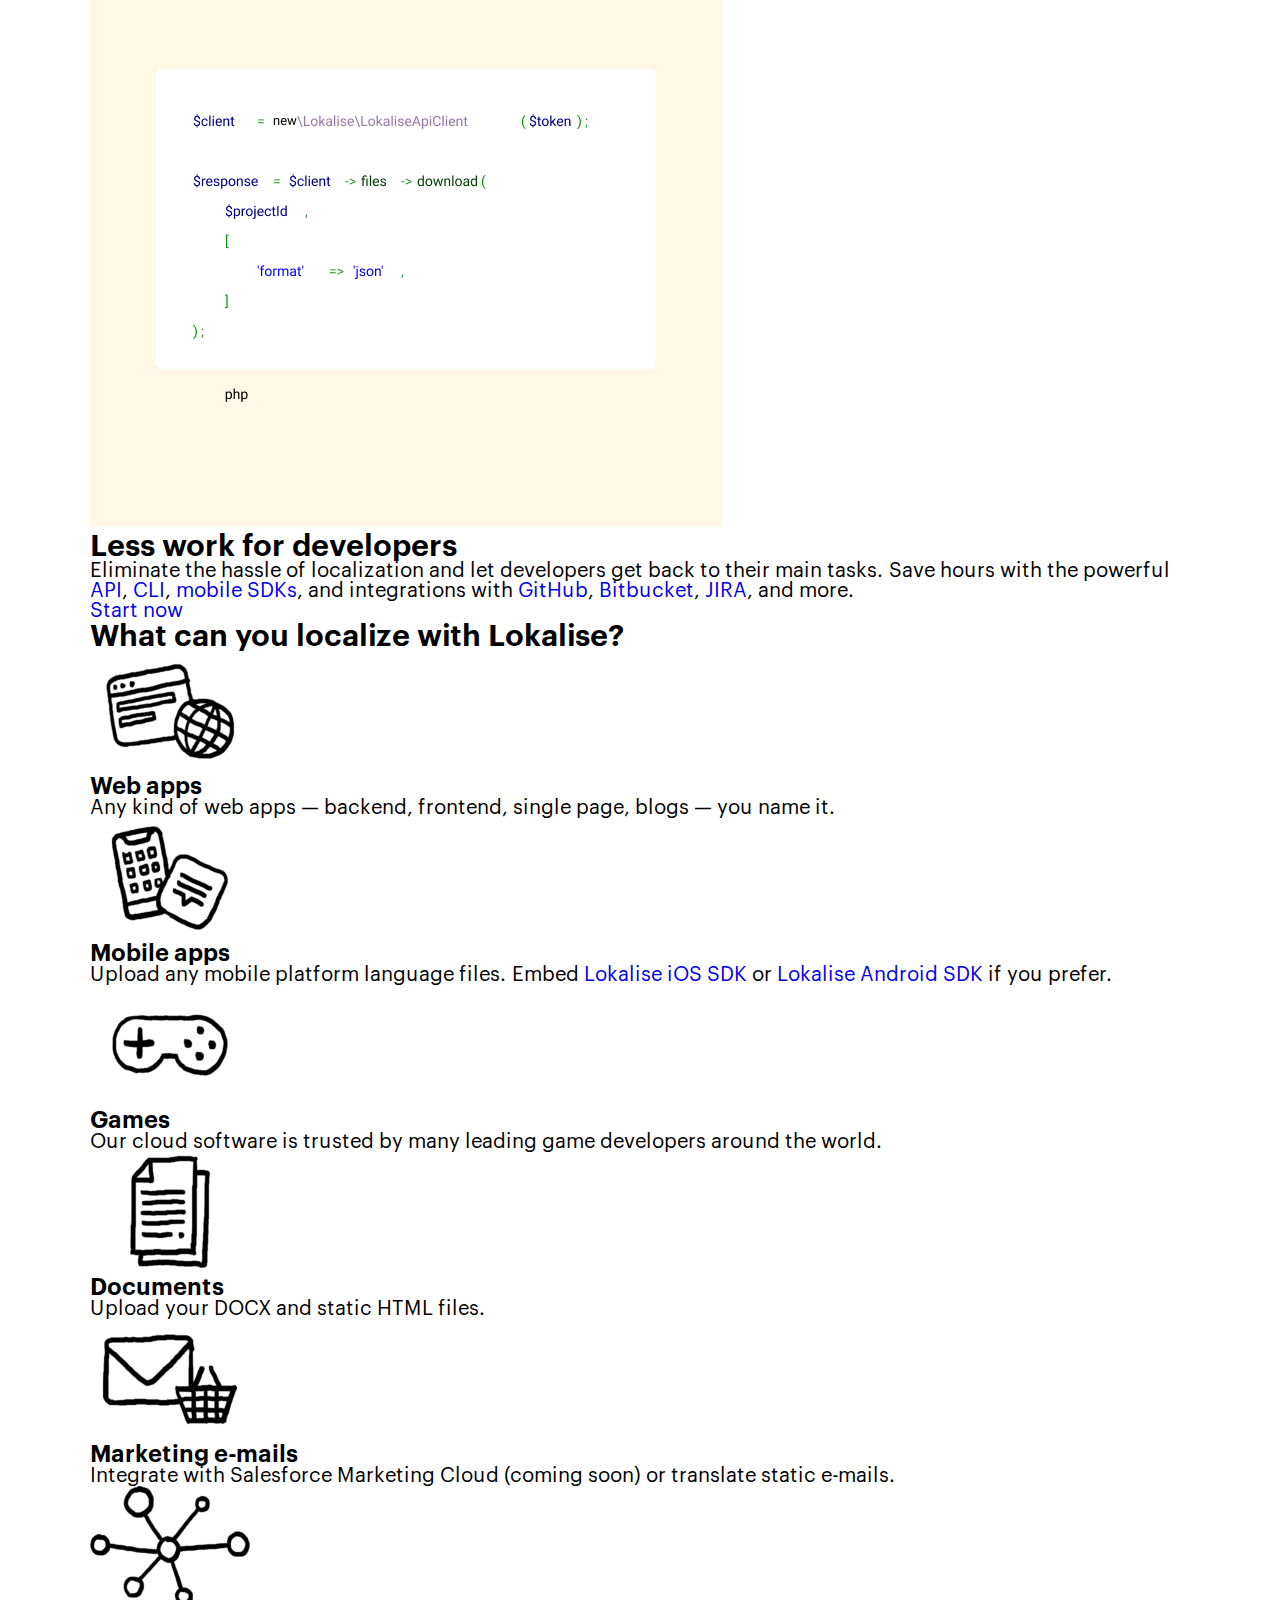
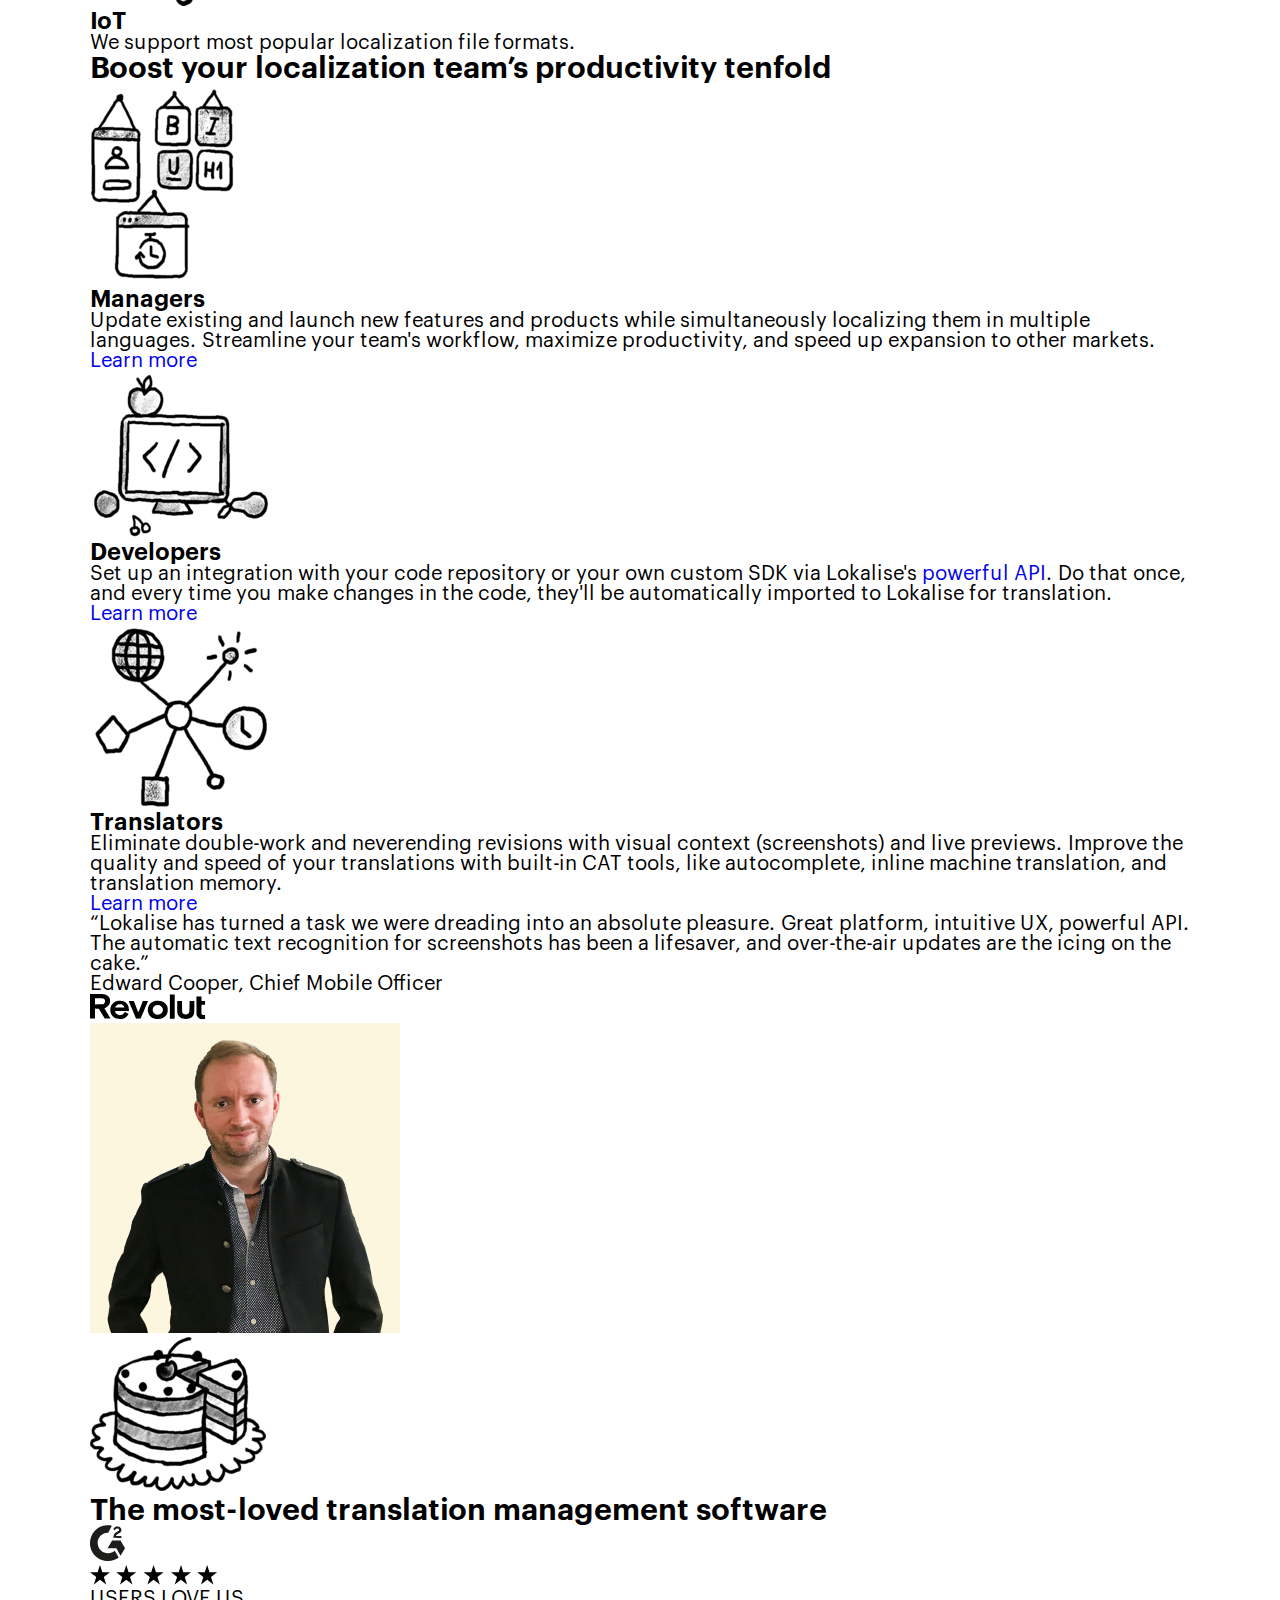
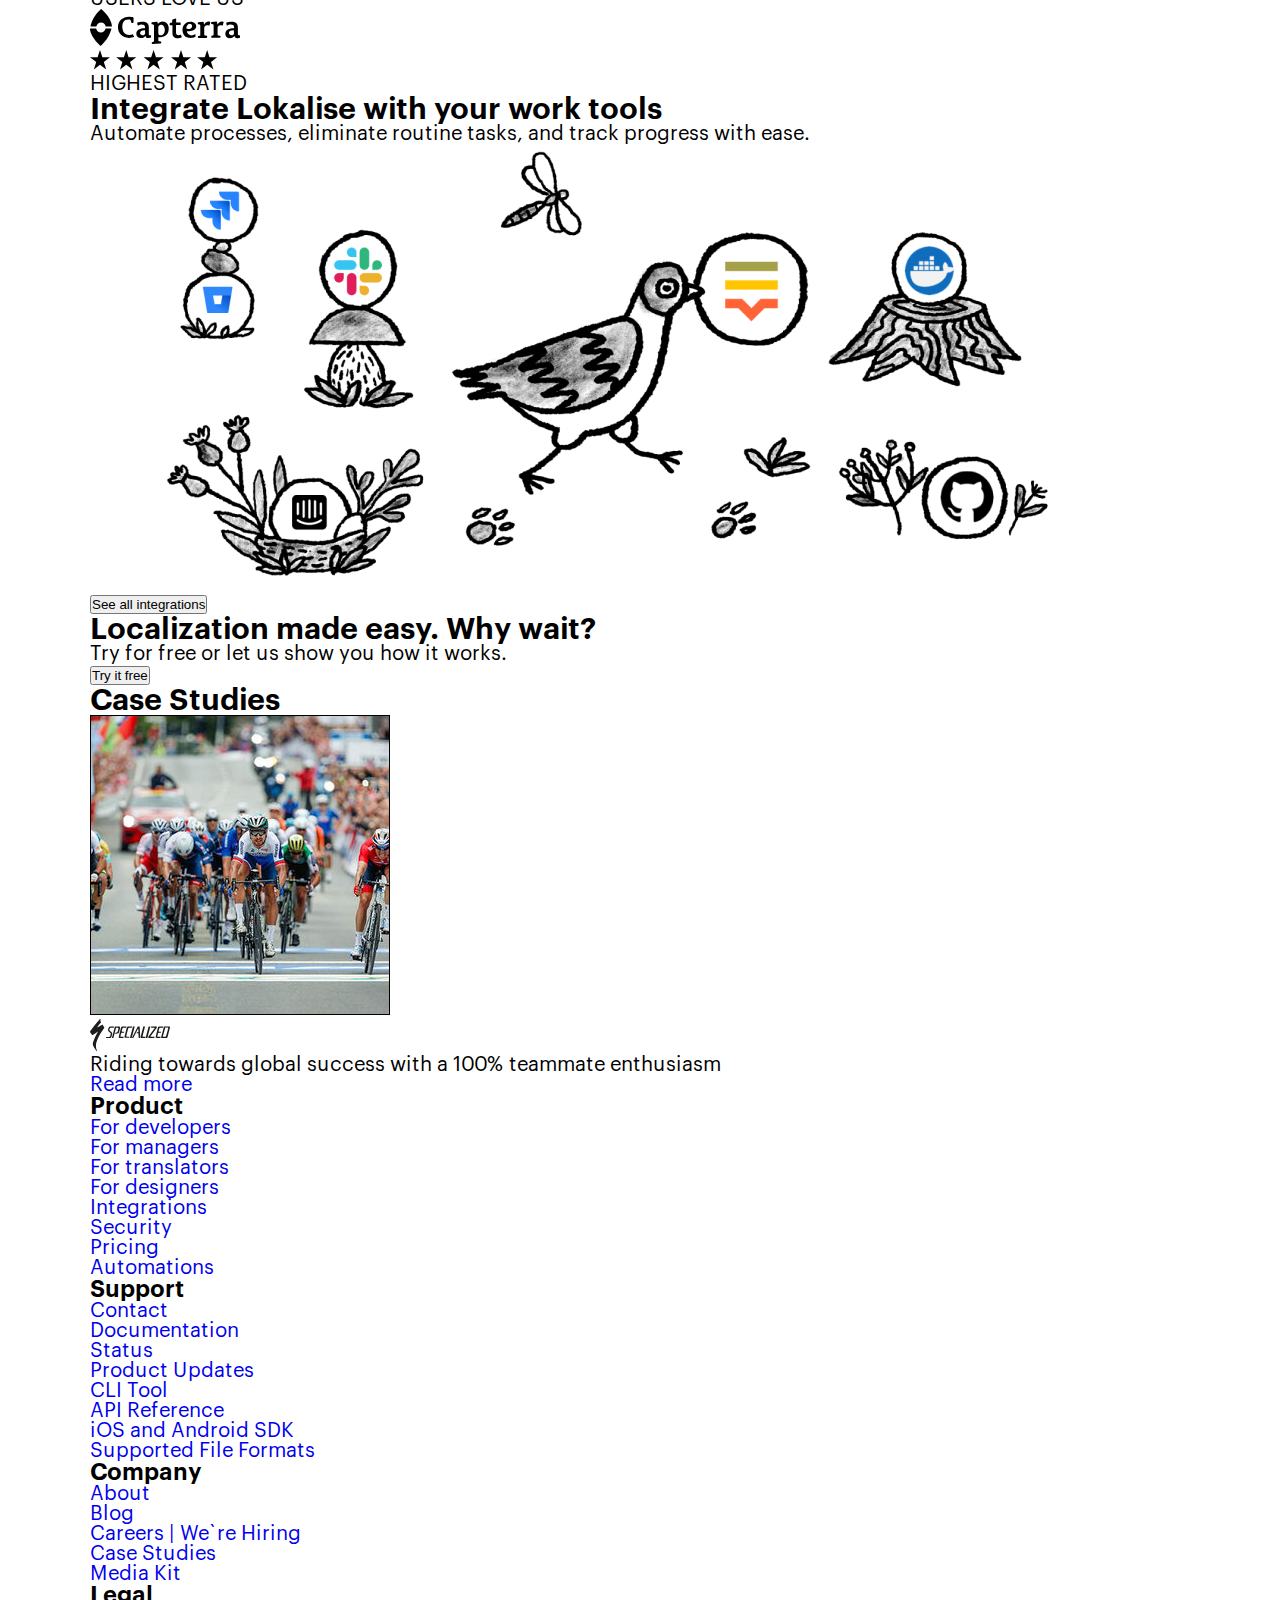
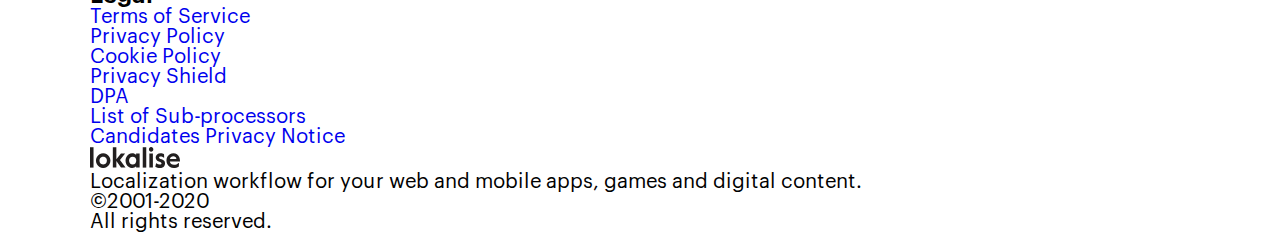
==== commit a53ce8a3: "adaptive main and companies section" ====
--- a/index.html
+++ b/index.html
@@ -106,22 +106,22 @@
                     <h2>The preferred localization tool of 1500+ companies</h2>
 
                     <div class="companies-icons">
-                        <div class="company1">
+                        <div class="company">
                             <img src="./images/icons/company1.svg" alt="company1">
                         </div>
-                        <div class="company2">
+                        <div class="company">
                             <img src="./images/icons/company2.svg" alt="company2">
                         </div>
-                        <div class="company3">
+                        <div class="company">
                             <img src="./images/icons/company3.svg" alt="company3">
                         </div>
-                        <div class="company4">
+                        <div class="company">
                             <img src="./images/icons/company4.svg" alt="company4">
                         </div>
-                        <div class="company5">
+                        <div class="company">
                             <img src="./images/icons/company5.svg" alt="company5">
                         </div>
-                        <div class="company6">
+                        <div class="company">
                             <img src="./images/icons/company6.svg" alt="company6">
                         </div>
                     </div>
--- a/css/styles.css
+++ b/css/styles.css
@@ -1,5 +1,11 @@
 @charset "UTF-8";
 /* Color */
+* {
+  padding: 0;
+  margin: 0;
+  box-sizing: border-box;
+}
+
 html {
   font-family: "GraphikLCG";
   font-size: 20px;
@@ -39,6 +45,31 @@
   margin-left: auto;
   margin-right: auto;
 }
+@media (min-width: 576px) {
+  .container {
+    max-width: 540px;
+  }
+}
+@media (min-width: 768px) {
+  .container {
+    max-width: 720px;
+  }
+}
+@media (min-width: 992px) {
+  .container {
+    max-width: 960px;
+  }
+}
+@media (min-width: 1200px) {
+  .container {
+    max-width: 1140px;
+  }
+}
+@media (min-width: 1400px) {
+  .container {
+    max-width: 1330px;
+  }
+}
 
 /* header */
 .header .container {
@@ -73,7 +104,7 @@
 button.button-menu svg {
   width: 40px;
 }
-@media screen and (min-width: 993px) {
+@media screen and (min-width: 992.9px) {
   button.button-menu {
     display: none !important;
   }
@@ -94,14 +125,24 @@
   font-size: 0;
   overflow: hidden;
 }
-@media screen and (max-width: 1200px) {
-  .nav {
-    gap: 15px;
-  }
-}
 @media screen and (max-width: 992px) {
   .nav {
     gap: 40px;
+  }
+}
+@media screen and (min-width: 992.9px) {
+  .nav {
+    gap: 15px;
+  }
+}
+@media screen and (min-width: 1200px) {
+  .nav {
+    gap: 20px;
+  }
+}
+@media screen and (min-width: 1400px) {
+  .nav {
+    gap: 25px;
   }
 }
 
@@ -109,22 +150,6 @@
   display: flex;
   align-items: center;
   justify-content: center;
-  gap: 338px;
-}
-@media screen and (max-width: 1346px) {
-  .mobile-wrapper {
-    gap: 200px;
-  }
-}
-@media screen and (max-width: 1208px) {
-  .mobile-wrapper {
-    gap: 100px;
-  }
-}
-@media screen and (max-width: 1089px) {
-  .mobile-wrapper {
-    gap: 70px;
-  }
 }
 @media screen and (max-width: 992px) {
   .mobile-wrapper {
@@ -140,6 +165,21 @@
     display: none;
   }
 }
+@media screen and (min-width: 992.9px) {
+  .mobile-wrapper {
+    gap: 70px;
+  }
+}
+@media screen and (min-width: 1200px) {
+  .mobile-wrapper {
+    gap: 200px;
+  }
+}
+@media screen and (min-width: 1400px) {
+  .mobile-wrapper {
+    gap: 338px;
+  }
+}
 
 .show-menu .mobile-wrapper {
   display: flex;
@@ -154,14 +194,19 @@
   margin: 39px 0 36px;
   padding: 0;
 }
-@media screen and (max-width: 1200px) {
+@media screen and (min-width: 992.9px) {
   .menu {
-    column-gap: 40px;
-  }
-}
-@media screen and (min-width: 993px) {
+    gap: 35px;
+  }
+}
+@media screen and (min-width: 1200px) {
   .menu {
-    display: flex;
+    gap: 40px;
+  }
+}
+@media screen and (min-width: 1400px) {
+  .menu {
+    gap: 57px;
   }
 }
 
@@ -182,11 +227,6 @@
   display: flex;
   margin-top: 26px;
   margin-bottom: 24px;
-}
-@media screen and (min-width: 993px) {
-  .right-side {
-    display: flex;
-  }
 }
 
 .header-btn {
@@ -226,4 +266,353 @@
 .header-btn2:hover {
   background-color: #ff9c7d;
   transform: translateY(-2px);
+}
+
+/* Main page */
+.main-page {
+  padding-top: 129px;
+  padding-bottom: 172px;
+}
+
+.content-box {
+  display: flex;
+  position: relative;
+}
+@media screen and (max-width: 992px) {
+  .content-box {
+    display: block;
+  }
+}
+
+h1 {
+  font-style: normal;
+  line-height: 70px; /* 107.692% */
+  margin-bottom: 51px;
+}
+@media screen and (max-width: 575.9px) {
+  h1 {
+    text-align: center;
+    margin: 0 auto;
+    font-size: 35px;
+  }
+}
+@media screen and (min-width: 576px) {
+  h1 {
+    text-align: center;
+    margin: 0 auto;
+    font-size: 45px;
+    width: 450px;
+  }
+}
+@media screen and (min-width: 768px) {
+  h1 {
+    font-size: 50px;
+    width: 500px;
+  }
+}
+@media screen and (min-width: 992px) {
+  h1 {
+    text-align: start;
+    font-size: 58px;
+    width: 500px;
+  }
+}
+@media screen and (min-width: 1200px) {
+  h1 {
+    font-size: 60px;
+    width: 525px;
+  }
+}
+@media screen and (min-width: 1400px) {
+  h1 {
+    font-size: 65px;
+    width: 552px;
+  }
+}
+
+.left-text {
+  font-style: normal;
+  line-height: 35px; /* 140% */
+  margin-bottom: 50px;
+}
+@media screen and (max-width: 575.9px) {
+  .left-text {
+    text-align: center;
+    margin: 0 auto;
+    font-size: 12px;
+  }
+}
+@media screen and (min-width: 576px) {
+  .left-text {
+    text-align: center;
+    margin: 0 auto;
+    font-size: 15px;
+    width: 410px;
+  }
+}
+@media screen and (min-width: 768px) {
+  .left-text {
+    font-size: 18px;
+    width: 420px;
+  }
+}
+@media screen and (min-width: 992px) {
+  .left-text {
+    margin: 0;
+    text-align: start;
+    font-size: 20px;
+    width: 425px;
+  }
+}
+@media screen and (min-width: 1200px) {
+  .left-text {
+    font-size: 22px;
+    width: 450px;
+  }
+}
+@media screen and (min-width: 1400px) {
+  .left-text {
+    font-size: 25px;
+    width: 471px;
+  }
+}
+
+@media screen and (max-width: 575.9px) {
+  .btn-box {
+    display: block;
+  }
+}
+@media screen and (min-width: 576px) {
+  .btn-box {
+    display: flex;
+    justify-content: center;
+  }
+}
+@media screen and (min-width: 992px) {
+  .btn-box {
+    justify-content: start;
+  }
+}
+
+.main-btn {
+  width: 160px;
+  height: 60px;
+  margin-bottom: 25px;
+  transition: 0.2s linear all;
+  font-size: 16px;
+}
+@media screen and (max-width: 575.9px) {
+  .main-btn {
+    display: block;
+    margin: 0 auto;
+  }
+}
+
+.main-btn:hover {
+  background-color: #ff9c7d;
+  transform: translateY(-2px);
+}
+
+.main-btn1 {
+  background: #ff6336;
+  color: #fff;
+  text-align: center;
+  font-style: normal;
+  font-weight: 600;
+  line-height: 60px; /* 375% */
+  border: none;
+}
+@media screen and (max-width: 575.9px) {
+  .main-btn1 {
+    display: block;
+    margin-right: auto;
+    margin-left: auto;
+    margin-bottom: 15px;
+  }
+}
+@media screen and (min-width: 576px) {
+  .main-btn1 {
+    margin-right: 10px;
+  }
+}
+
+.main-btn2 {
+  border: 1px solid rgba(0, 0, 0, 0.5);
+  background-color: #fff;
+  color: black;
+  text-align: center;
+  font-style: normal;
+  font-weight: 600;
+  line-height: 60px; /* 375% */
+}
+
+.descr-btn {
+  color: black;
+  font-style: normal;
+  line-height: 25px; /* 166.667% */
+}
+@media screen and (max-width: 575.9px) {
+  .descr-btn {
+    text-align: center;
+    margin: 0 auto;
+    font-size: 10px;
+  }
+}
+@media screen and (min-width: 576px) {
+  .descr-btn {
+    text-align: center;
+    margin: 0 auto;
+    font-size: 11px;
+  }
+}
+@media screen and (min-width: 768px) {
+  .descr-btn {
+    font-size: 12px;
+  }
+}
+@media screen and (min-width: 992px) {
+  .descr-btn {
+    text-align: start;
+    margin: 0;
+    font-size: 13px;
+  }
+}
+@media screen and (min-width: 1200px) {
+  .descr-btn {
+    font-size: 14px;
+  }
+}
+@media screen and (min-width: 1400px) {
+  .descr-btn {
+    font-size: 15px;
+  }
+}
+
+.main-img {
+  position: absolute;
+  right: 0;
+  top: 0;
+}
+@media screen and (max-width: 575.9px) {
+  .main-img {
+    display: none;
+  }
+}
+@media screen and (min-width: 576px) {
+  .main-img {
+    display: none;
+  }
+}
+@media screen and (min-width: 992px) {
+  .main-img {
+    display: flex;
+    width: 480px;
+    margin-top: 90px;
+  }
+}
+@media screen and (min-width: 1200px) {
+  .main-img {
+    width: 650px;
+    margin-top: 50px;
+  }
+}
+@media screen and (min-width: 1400px) {
+  .main-img {
+    width: 759px;
+    height: 529px;
+    margin-top: 22px;
+    margin-bottom: 10px;
+  }
+}
+
+/* Companies page */
+.companies-section {
+  background: #ff9c7d;
+  padding-top: 108px;
+  padding-bottom: 104px;
+}
+
+.wrapper-companies h2 {
+  text-align: center;
+  font-style: normal;
+  line-height: 60px; /* 120% */
+  margin: 0 auto;
+}
+@media screen and (max-width: 575.9px) {
+  .wrapper-companies h2 {
+    font-size: 38px;
+    margin-bottom: 50px;
+  }
+}
+@media screen and (min-width: 576px) {
+  .wrapper-companies h2 {
+    font-size: 40px;
+    width: 540px;
+    margin-bottom: 50px;
+  }
+}
+@media screen and (min-width: 768px) {
+  .wrapper-companies h2 {
+    font-size: 42px;
+    width: 600px;
+  }
+}
+@media screen and (min-width: 992px) {
+  .wrapper-companies h2 {
+    font-size: 45px;
+    width: 650px;
+    margin-bottom: 82px;
+  }
+}
+@media screen and (min-width: 1200px) {
+  .wrapper-companies h2 {
+    font-size: 48px;
+    width: 700px;
+  }
+}
+@media screen and (min-width: 1400px) {
+  .wrapper-companies h2 {
+    font-size: 50px;
+    width: 720px;
+  }
+}
+
+.companies-icons {
+  column-gap: 104px;
+  margin-right: 20px;
+  margin-left: 20px;
+}
+@media screen and (max-width: 575.9px) {
+  .companies-icons {
+    display: block;
+    text-align: center;
+  }
+}
+@media screen and (min-width: 576px) {
+  .companies-icons {
+    display: block;
+    text-align: center;
+  }
+}
+@media screen and (min-width: 992px) {
+  .companies-icons {
+    display: flex;
+    align-items: center;
+  }
+}
+
+@media screen and (max-width: 575.9px) {
+  .company:not(:last-child) {
+    margin-bottom: 40px;
+  }
+}
+@media screen and (min-width: 576px) {
+  .company:not(:last-child) {
+    margin-bottom: 40px;
+  }
+}
+@media screen and (min-width: 992px) {
+  .company:not(:last-child) {
+    margin: 0;
+  }
 }/*# sourceMappingURL=styles.css.map */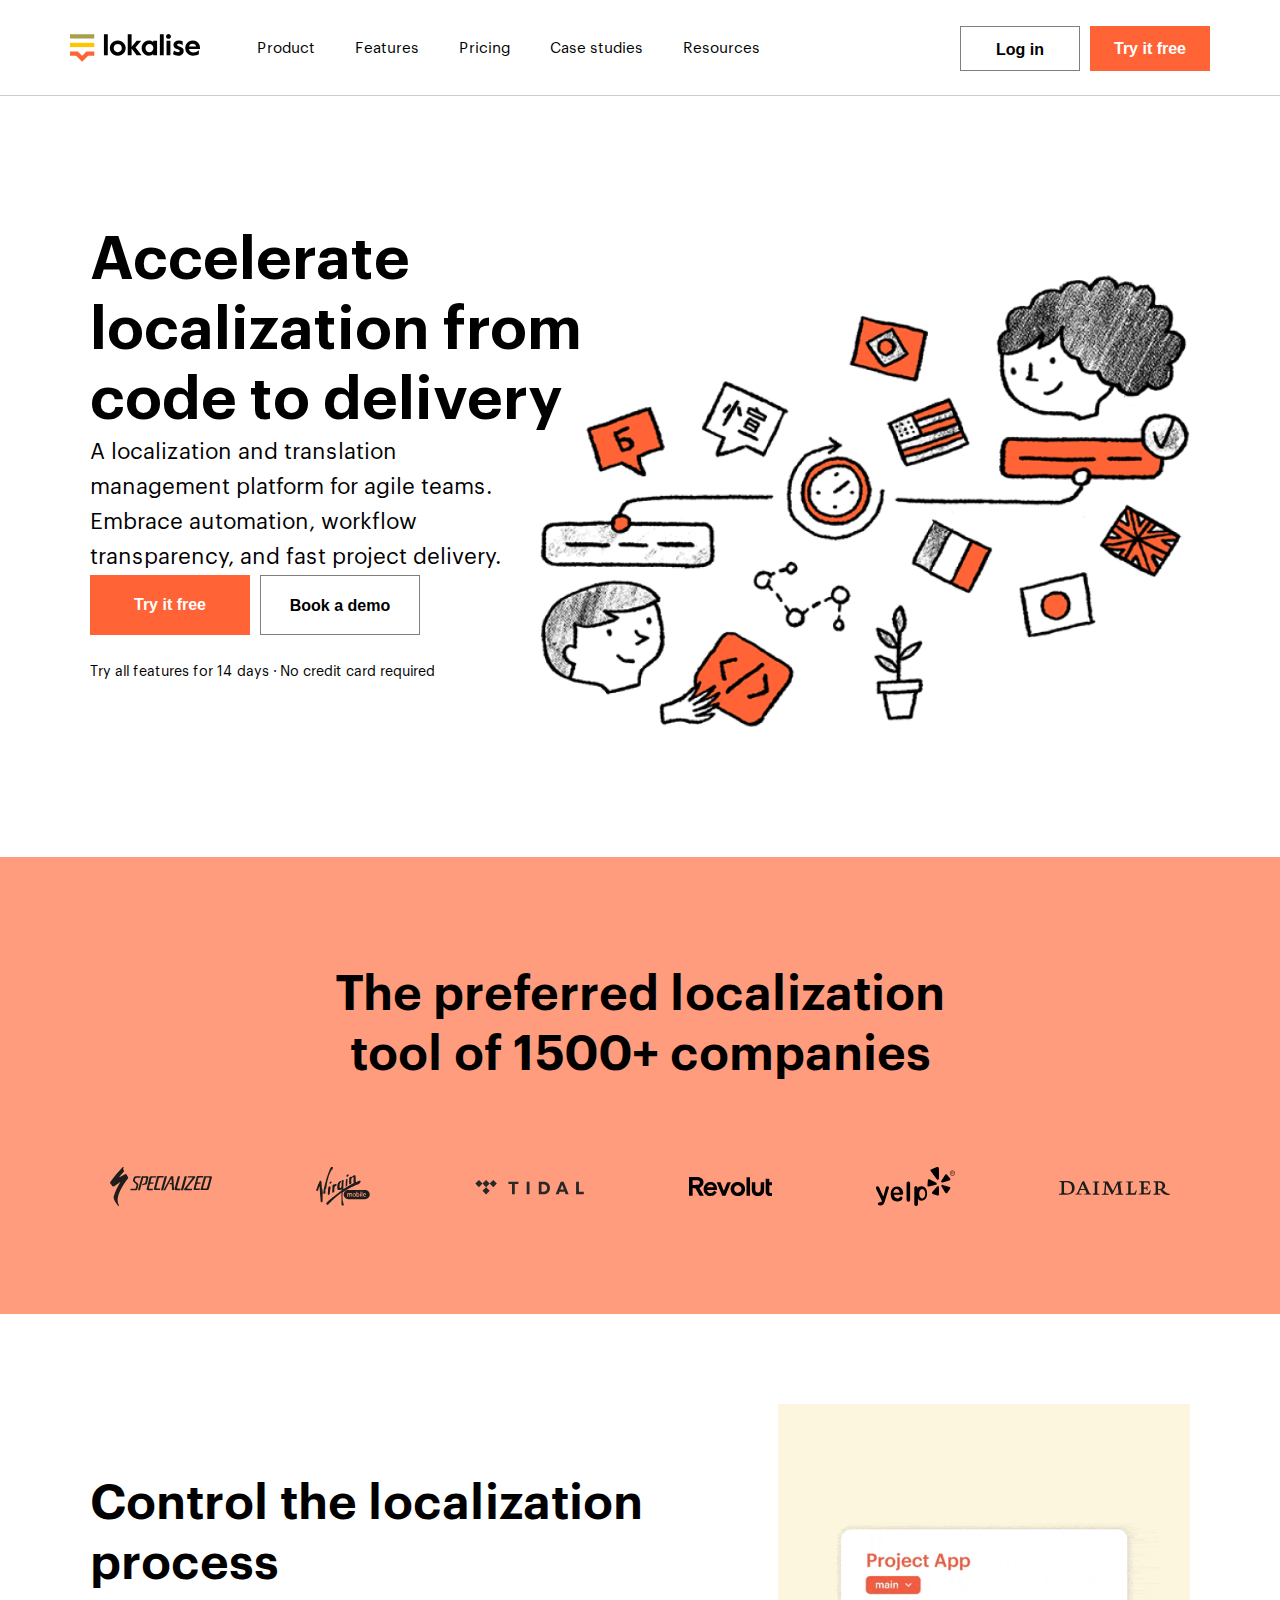
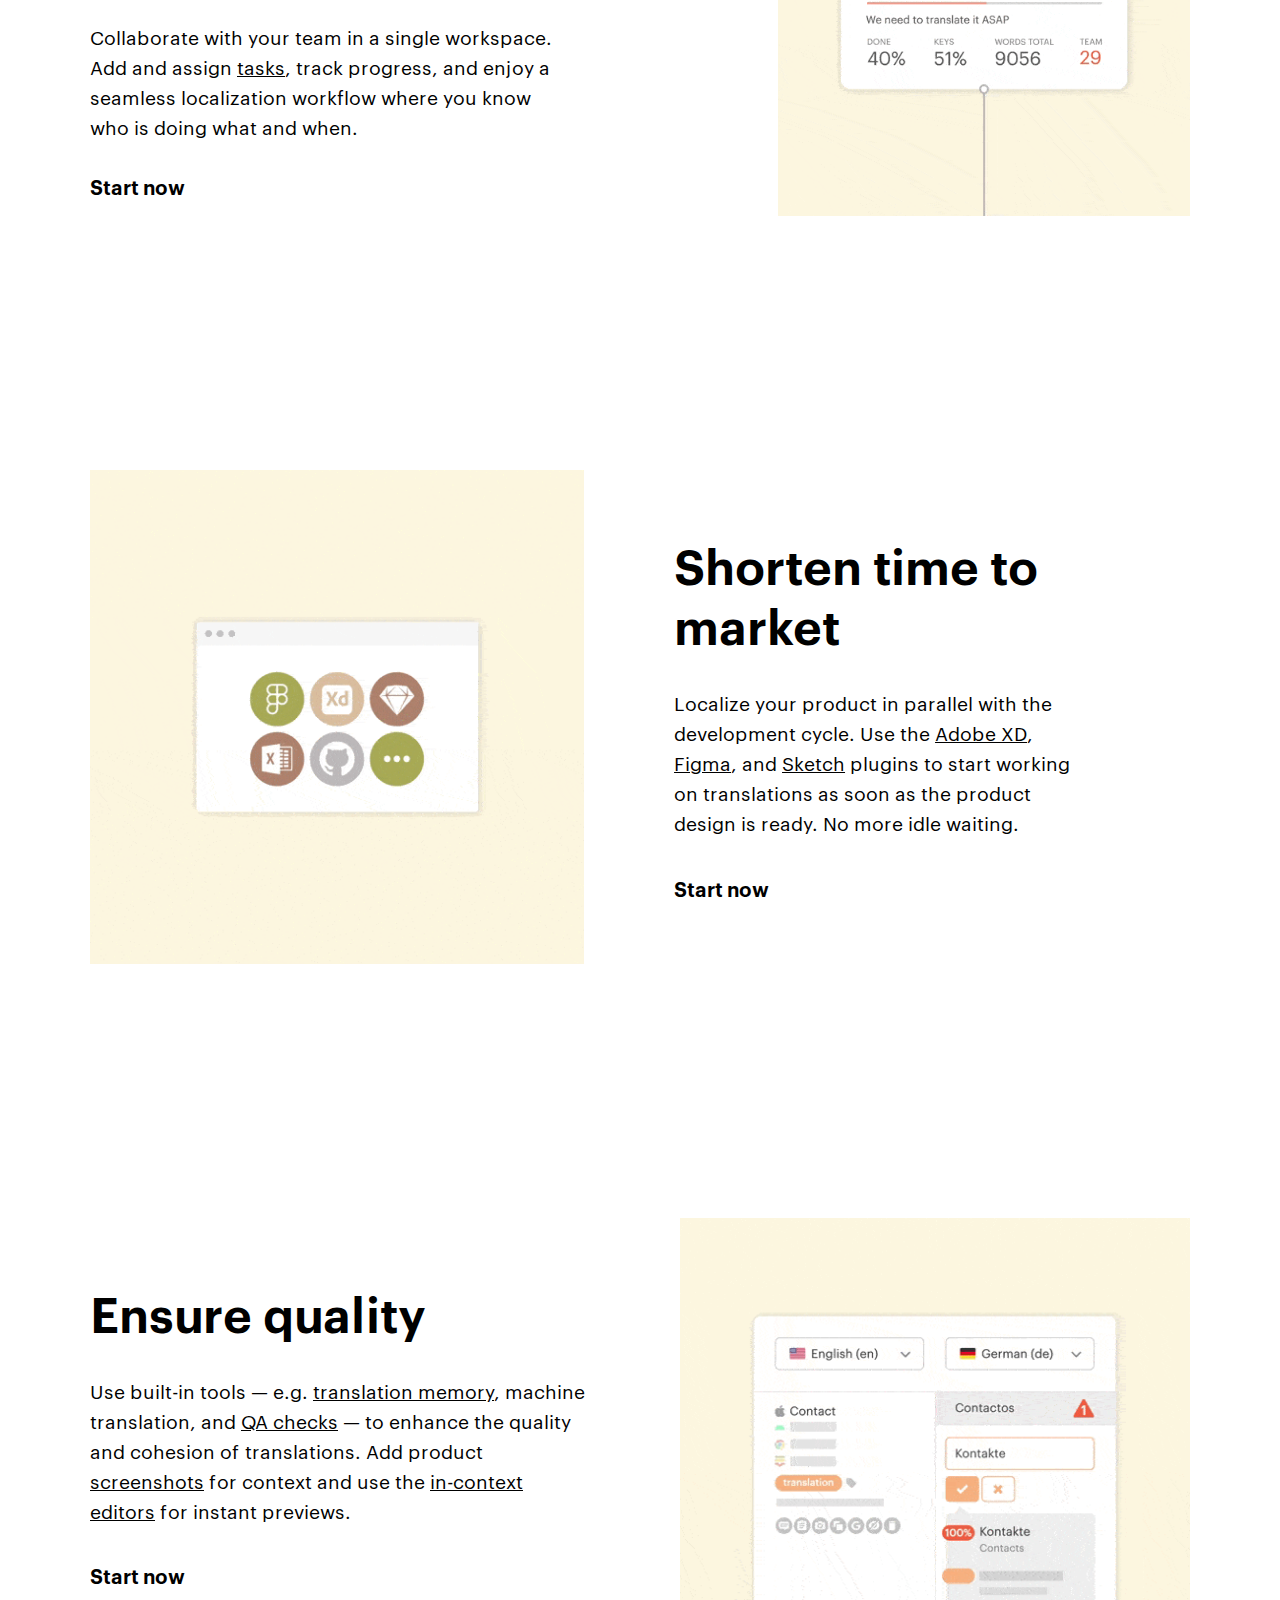
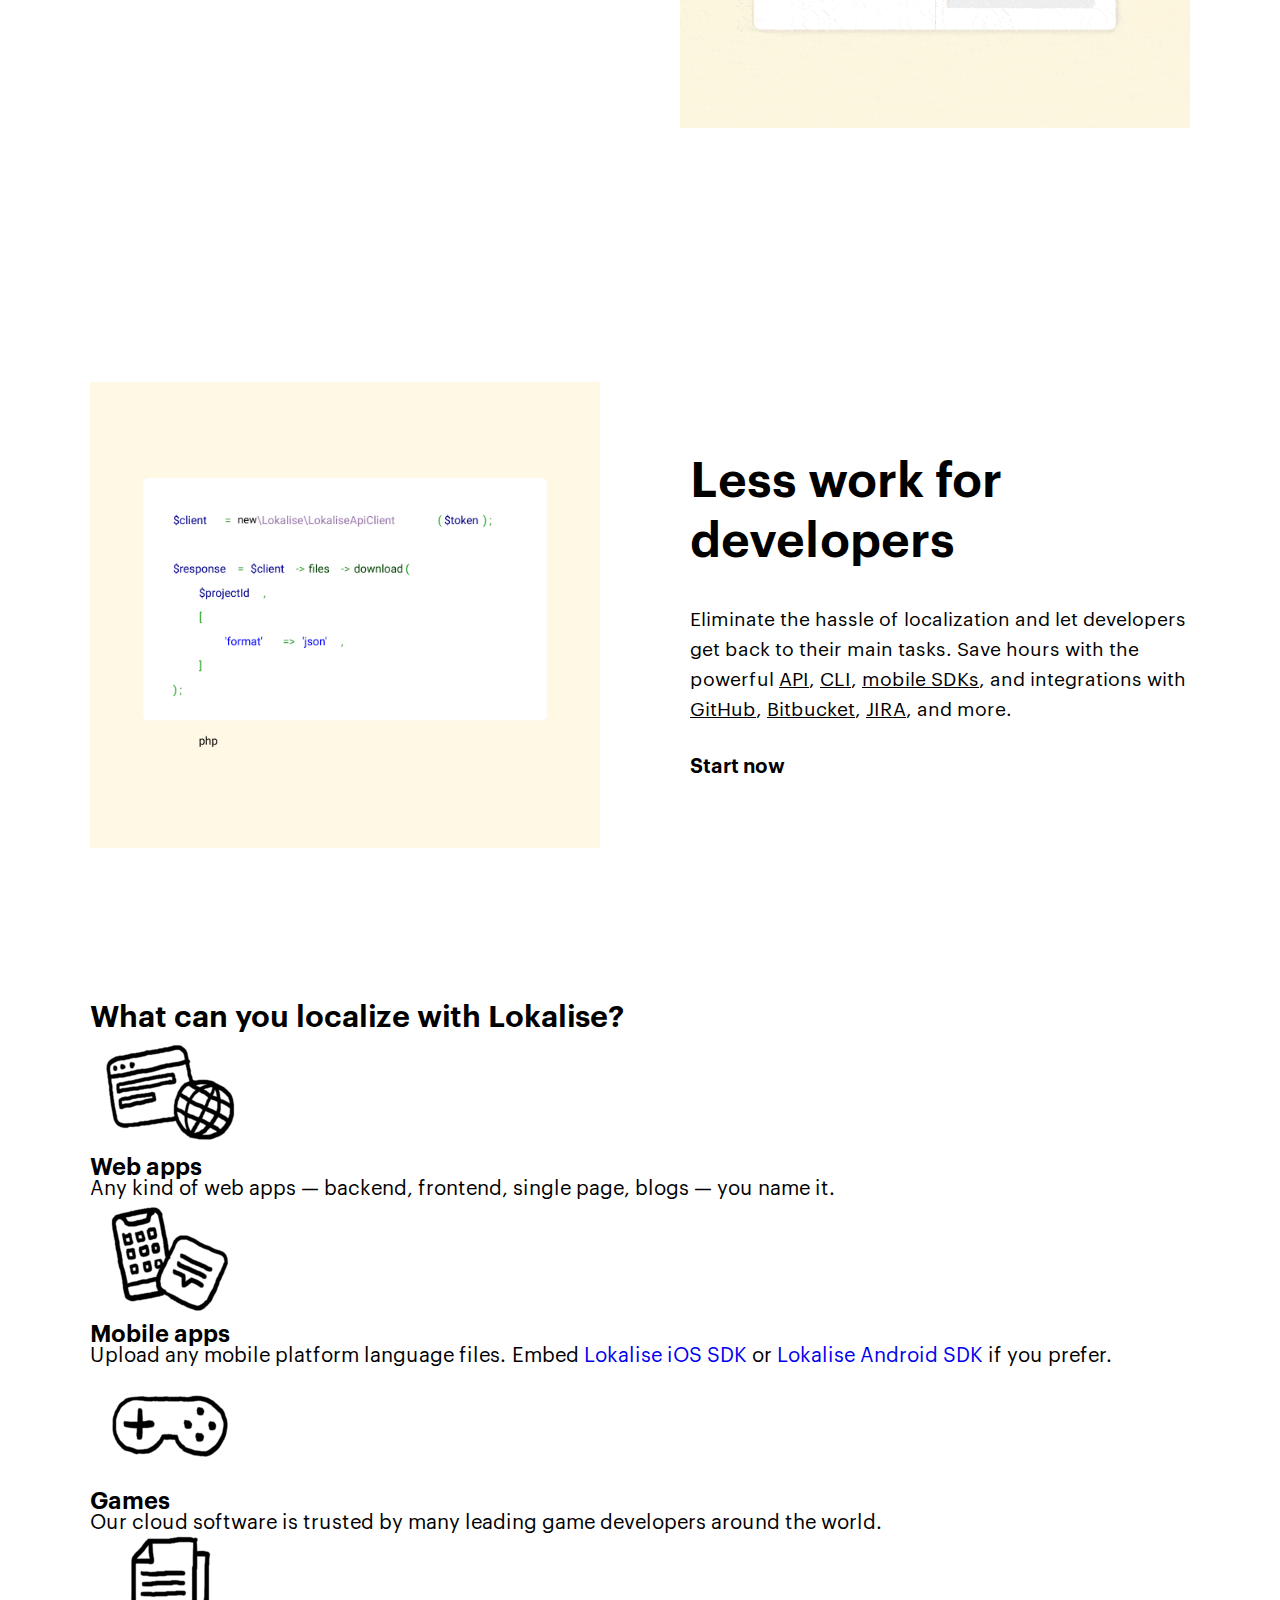
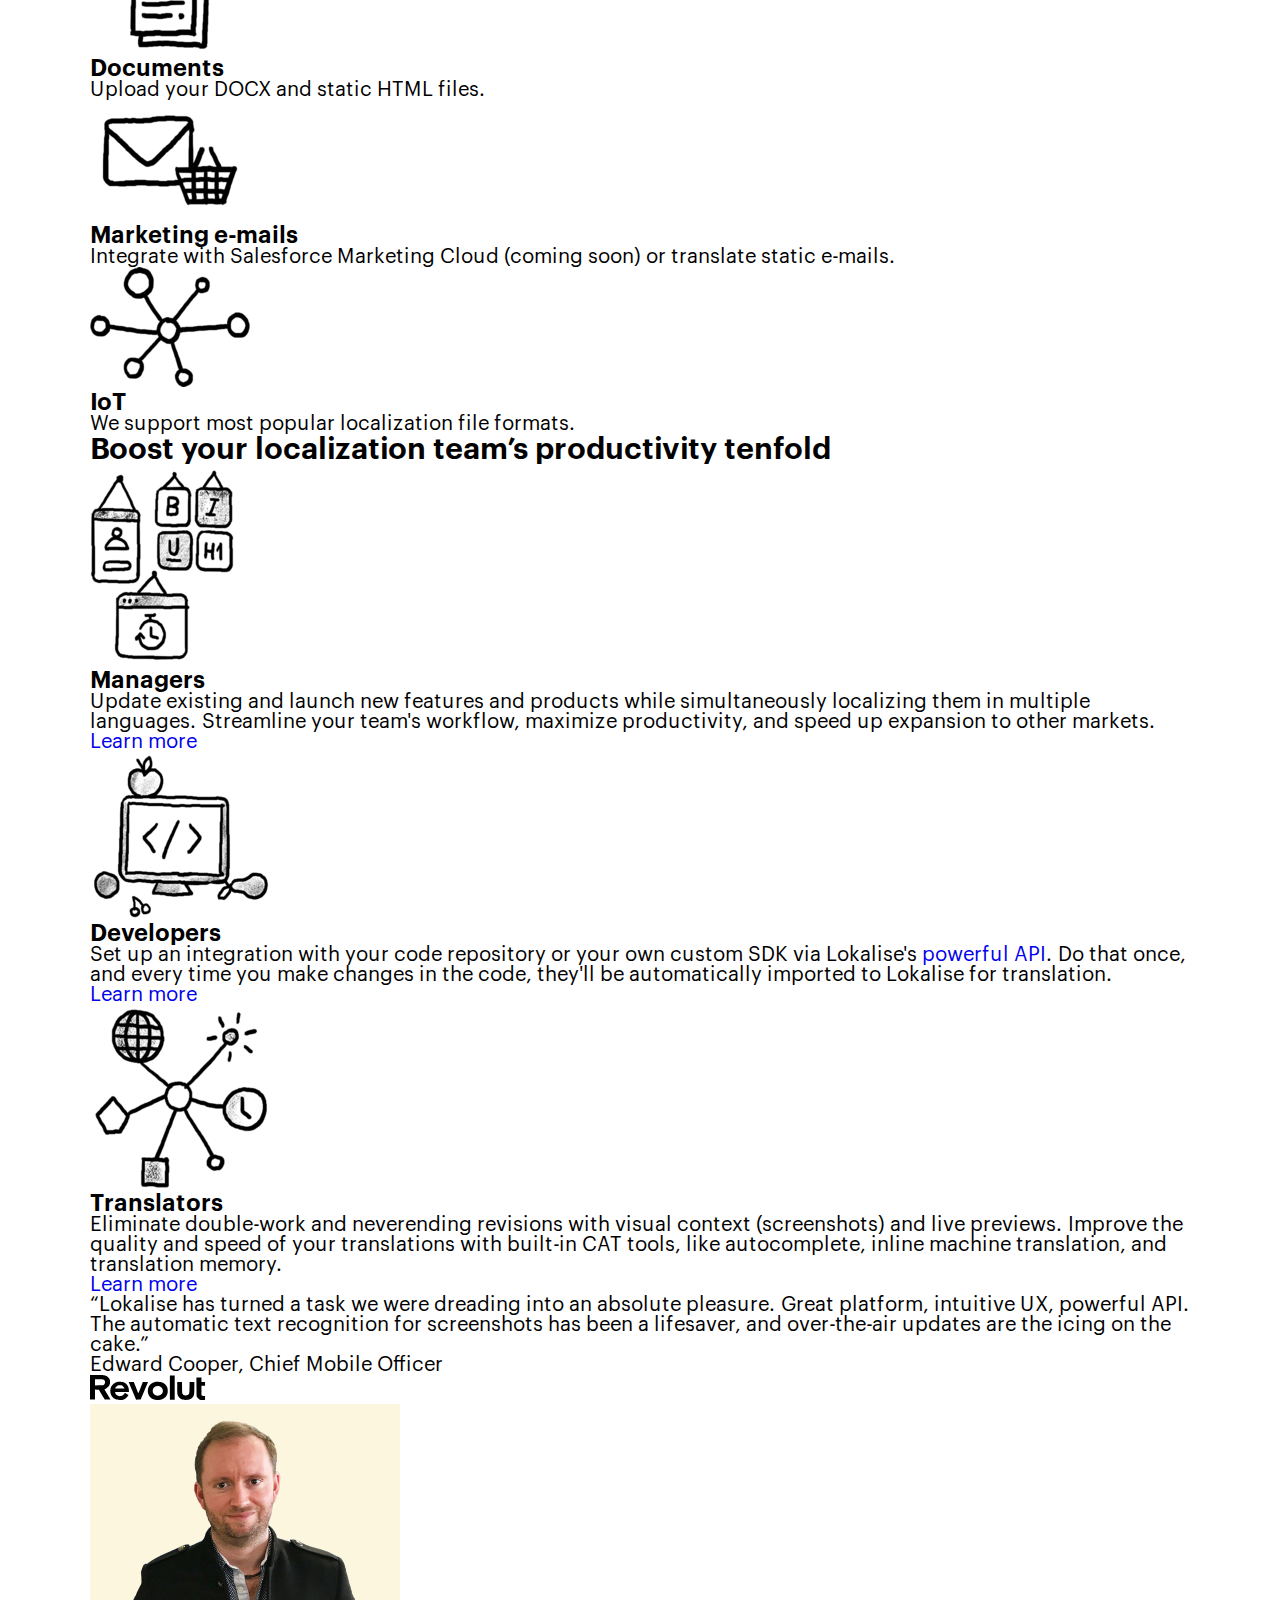
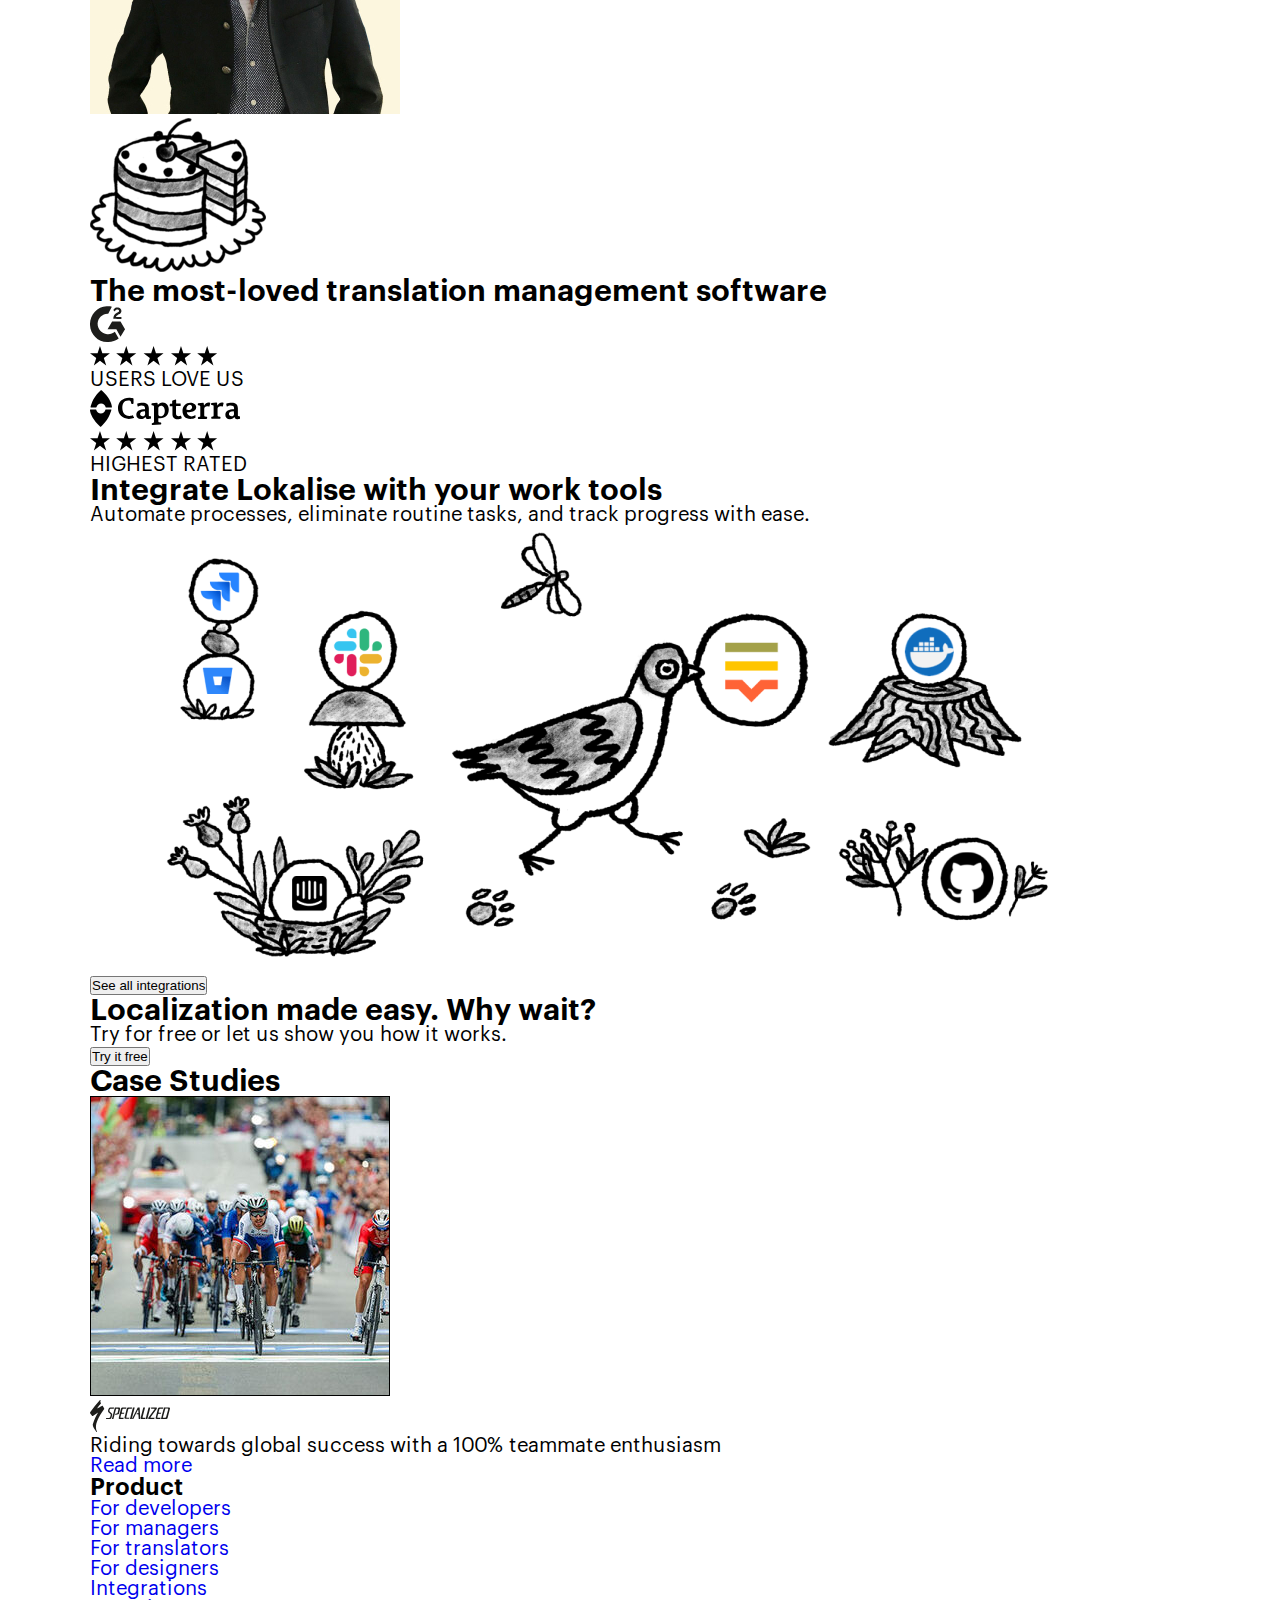
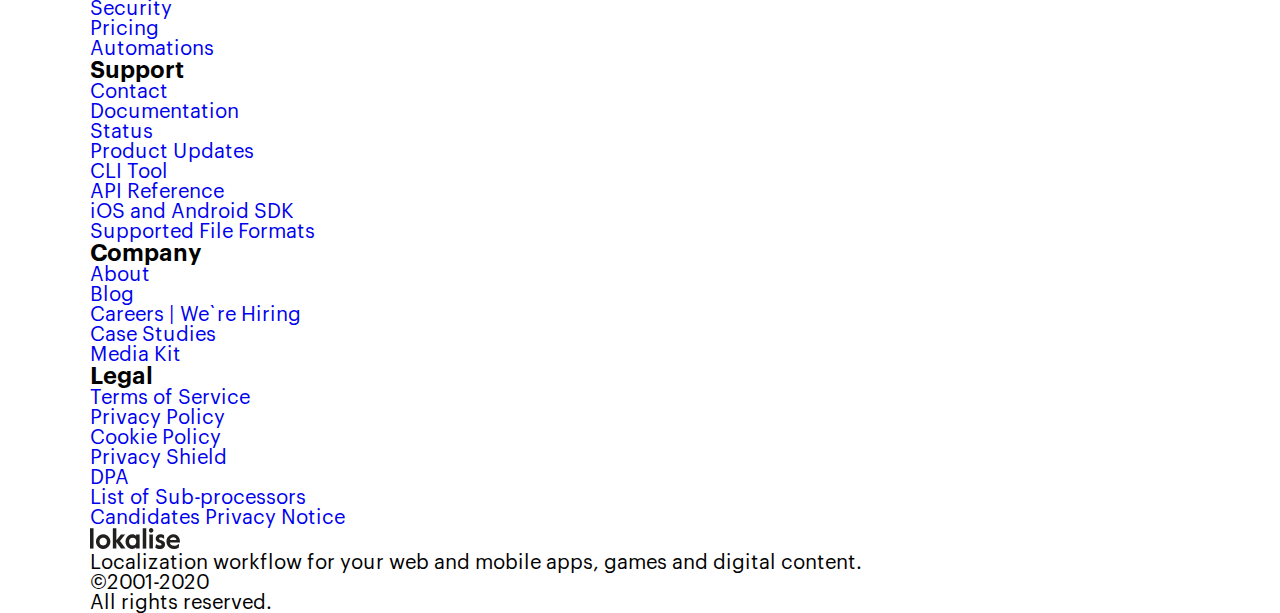
==== commit 79941d47: "adaptive process section" ====
--- a/index.html
+++ b/index.html
@@ -129,78 +129,90 @@
             </div>
         </section>
 
-        <section class="prosses">
-            <div class="container">
-                <div class="wrapper-control">
-                    <div class="control-inform">
-                        <h2>Control the localization process</h2>
-
-                        <div class="control-text">
+        <section class="process">
+            <div class="container">
+                <div class="flex flex-wrapper-control">
+                    <div class="inform inform-control">
+                        <h2 class="process-subtitle process-subtitle-control">Control the localization process</h2>
+
+                        <div class="text text-control">
                             <p>Collaborate with your team in a single workspace. Add and assign <a href="#"
-                                    class="link-prosses">tasks</a>, track progress, and
+                                    class="link-process">tasks</a>, track progress, and
                                 enjoy a seamless localization workflow where you know who is doing what and when.</p>
                         </div>
 
-                        <a href="#" class="start">Start now</a>
-
-                    </div>
-                    <div class="control-gif-box">
-                        <img src="./images/app.gif " alt="app1" class="control-gif">
-                    </div>
-                </div>
-                <div class="wrapper-time">
-                    <div class="time-gif-box">
-                        <img src="./images/app2.gif" alt="app2" class="time-gif">
-                    </div>
-                    <div class="time-inform">
-                        <h2>Shorten time to market</h2>
-                        <div class="time-text">
+                        <div class="start">
+                            <a href="#">Start now</a>
+                        </div>
+
+                    </div>
+                    <div class="gif-box">
+                        <img src="./images/app.gif " alt="app1" class="gif">
+                    </div>
+                </div>
+                <div class="flex flex-wrapper-time">
+                    <div class="gif-box">
+                        <img src="./images/app2.gif" alt="app2" class="gif">
+                    </div>
+                    <div class="inform inform-time">
+                        <h2 class="process-subtitle process-subtitle-time">Shorten time to market</h2>
+                        <div class="text text-time">
                             <p>
                                 Localize your product in parallel with the development cycle. Use the <a href="#"
-                                    class="link-prosses">Adobe XD</a>, <a href="#" class="link-prosses">Figma</a>, and
-                                <a href="#" class="link-prosses">Sketch</a> plugins to start working on translations as
+                                    class="link-process">Adobe XD</a>, <a href="#" class="link-process">Figma</a>, and
+                                <a href="#" class="link-process">Sketch</a> plugins to start working on translations as
                                 soon as the product design is ready. No more idle waiting.
                             </p>
                         </div>
-                        <a href="#" class="start">Start now</a>
-                    </div>
-                </div>
-                <div class="wrapper-quality">
-                    <div class="quality-inform">
-                        <h2>Ensure quality</h2>
-                        <div class="quality-text">
+
+                        <div class="start">
+                            <a href="#">Start now</a>
+                        </div>
+
+                    </div>
+                </div>
+                <div class="flex flex-wrapper-quality">
+                    <div class="inform inform-quality">
+                        <h2 class="process-subtitle process-subtitle-quality">Ensure quality</h2>
+                        <div class="text text-quality">
                             <p>
-                                Use built-in tools — e.g. <a href="#" class="link-prosses">translation memory</a>,
-                                machine translation, and <a href="#" class="link-prosses">QA checks</a> — to enhance the
+                                Use built-in tools — e.g. <a href="#" class="link-process">translation memory</a>,
+                                machine translation, and <a href="#" class="link-process">QA checks</a> — to enhance the
                                 quality and cohesion of translations. Add product <a href="#"
-                                    class="link-prosses">screenshots</a> for context and use the <a href="#"
-                                    class="link-prosses">in-context editors</a> for instant previews.
+                                    class="link-process">screenshots</a> for context and use the <a href="#"
+                                    class="link-process">in-context editors</a> for instant previews.
                             </p>
                         </div>
-                        <a href="#" class="start">Start now</a>
-
-                    </div>
-                    <div class="quality-gif-box">
-                        <img src="./images/app3.gif" alt="app3" class="quality-gif">
-                    </div>
-                </div>
-                <div class="wrapper-work">
-                    <div class="work-img-box">
-                        <img src="./images/code.jpg" alt="app4" class="work-img">
-                    </div>
-                    <div class="work-inform">
-                        <h2>Less work for developers</h2>
-                        <div class="work-text">
+
+                        <div class="start">
+                            <a href="#">Start now</a>
+                        </div>
+
+                    </div>
+                    <div class="gif-box">
+                        <img src="./images/app3.gif" alt="app3" class="gif">
+                    </div>
+                </div>
+                <div class="flex flex-wrapper-work">
+                    <div class="gif-box">
+                        <img src="./images/code.jpg" alt="app4" class="gif">
+                    </div>
+                    <div class="inform inform-work">
+                        <h2 class="process-subtitle process-subtitle-work">Less work for developers</h2>
+                        <div class="text text-work">
                             <p>
                                 Eliminate the hassle of localization and let developers get back to their main tasks.
-                                Save hours with the powerful <a href="#" class="link-prosses">API</a>, <a href="#"
-                                    class="link-prosses">CLI</a>, <a href="#" class="link-prosses">mobile SDKs</a>, and integrations with <a
-                                    href="#" class="link-prosses">GitHub</a>, <a href="#"
-                                    class="link-prosses">Bitbucket</a>, <a href="#" class="link-prosses">JIRA</a>, and
+                                Save hours with the powerful <a href="#" class="link-process">API</a>, <a href="#"
+                                    class="link-process">CLI</a>, <a href="#" class="link-process">mobile SDKs</a>, and integrations with <a
+                                    href="#" class="link-process">GitHub</a>, <a href="#"
+                                    class="link-process">Bitbucket</a>, <a href="#" class="link-process">JIRA</a>, and
                                 more.
                             </p>
                         </div>
-                        <a href="#" class="start">Start now</a>
+                        <div class="start">
+                            <a href="#">Start now</a>
+                        </div>
+
                     </div>
                 </div>
             </div>
--- a/css/styles.css
+++ b/css/styles.css
@@ -615,4 +615,352 @@
   .company:not(:last-child) {
     margin: 0;
   }
-}/*# sourceMappingURL=styles.css.map */+}
+
+/* Process page */
+.process {
+  border-color: #fff;
+  padding-top: 90px;
+  padding-bottom: 150px;
+}
+
+.process-subtitle {
+  font-style: normal;
+  font-weight: 600;
+  line-height: 60px; /* 120% */
+}
+.process-subtitle:not(.process-subtitle-work) {
+  margin-bottom: 30px;
+}
+@media screen and (max-width: 575.9px) {
+  .process-subtitle {
+    text-align: center;
+    margin: 0 auto;
+    font-size: 38px;
+  }
+}
+@media screen and (min-width: 576px) {
+  .process-subtitle {
+    text-align: center;
+    margin: 0 auto;
+    font-size: 40px;
+  }
+}
+@media screen and (min-width: 768px) {
+  .process-subtitle {
+    font-size: 42px;
+  }
+}
+@media screen and (min-width: 992px) {
+  .process-subtitle {
+    font-size: 45px;
+    margin: 0;
+    text-align: start;
+  }
+}
+@media screen and (min-width: 1200px) {
+  .process-subtitle {
+    font-size: 48px;
+  }
+}
+@media screen and (min-width: 1400px) {
+  .process-subtitle {
+    font-size: 50px;
+  }
+}
+@media screen and (min-width: 1400px) {
+  .process-subtitle-control {
+    width: 493px;
+  }
+}
+@media screen and (min-width: 1400px) {
+  .process-subtitle-time {
+    width: 379px;
+  }
+}
+@media screen and (min-width: 1400px) {
+  .process-subtitle-quality {
+    width: 397px;
+  }
+}
+.process-subtitle-work {
+  margin-bottom: 33px;
+}
+@media screen and (min-width: 1400px) {
+  .process-subtitle-work {
+    width: 348px;
+  }
+}
+
+.link-process {
+  color: #000;
+  text-decoration: underline;
+  transition: 0.2s linear all;
+}
+
+.link-process:hover {
+  color: #ff6336;
+}
+
+.flex {
+  display: flex;
+}
+@media screen and (max-width: 991.9px) {
+  .flex:nth-child(odd) {
+    flex-direction: column;
+  }
+  .flex:nth-child(even) {
+    flex-direction: column-reverse;
+  }
+}
+@media screen and (max-width: 991.9px) {
+  .flex:not(:last-child) {
+    margin-bottom: 90px;
+  }
+}
+@media screen and (min-width: 992px) {
+  .flex {
+    column-gap: 70px;
+  }
+  .flex:not(:last-child) {
+    margin-bottom: 250px;
+  }
+}
+@media screen and (min-width: 1200px) {
+  .flex {
+    column-gap: 90px;
+  }
+}
+@media screen and (min-width: 1400px) {
+  .flex:not(:first-child) {
+    column-gap: 138px;
+  }
+}
+@media screen and (min-width: 1400px) {
+  .flex-wrapper-control {
+    column-gap: 165px;
+  }
+}
+
+@media screen and (max-width: 991.9px) {
+  .inform {
+    margin-bottom: 20px;
+  }
+}
+@media screen and (min-width: 992px) {
+  .inform {
+    margin-top: 20px;
+  }
+}
+@media screen and (min-width: 1200px) {
+  .inform {
+    margin-top: 70px;
+  }
+}
+@media screen and (min-width: 1400px) {
+  .inform-control {
+    margin-top: 151px;
+  }
+}
+@media screen and (min-width: 1400px) {
+  .inform-time {
+    margin-top: 151px;
+  }
+}
+@media screen and (min-width: 1400px) {
+  .inform-quality {
+    margin-top: 161px;
+  }
+}
+@media screen and (min-width: 1400px) {
+  .inform-work {
+    margin-top: 123px;
+  }
+}
+
+@media screen and (max-width: 575.9px) {
+  .start {
+    text-align: center;
+    margin: 0 auto;
+  }
+}
+@media screen and (min-width: 576px) {
+  .start {
+    text-align: center;
+    margin: 0 auto;
+  }
+}
+@media screen and (min-width: 992px) {
+  .start {
+    margin: 0;
+    text-align: start;
+  }
+}
+
+.start a {
+  color: #000;
+  font-size: 20px;
+  font-style: normal;
+  font-weight: 600;
+  line-height: 30px; /* 150% */
+  transition: 0.2s linear all;
+}
+
+.start a:hover {
+  color: #ff6336;
+}
+
+@media screen and (max-width: 575.9px) {
+  .gif-box {
+    text-align: center;
+  }
+}
+@media screen and (min-width: 576px) {
+  .gif-box {
+    text-align: center;
+  }
+}
+
+@media screen and (min-width: 1400px) {
+  .gif {
+    width: 632px;
+  }
+}
+
+.text {
+  font-style: normal;
+  font-weight: 400;
+  line-height: 30px; /* 150% */
+}
+@media screen and (max-width: 575.9px) {
+  .text {
+    text-align: center;
+    margin: 0 auto;
+    font-size: 15px;
+  }
+}
+@media screen and (min-width: 576px) {
+  .text {
+    text-align: center;
+    margin: 0 auto;
+    font-size: 16px;
+  }
+}
+@media screen and (min-width: 768px) {
+  .text {
+    font-size: 17px;
+  }
+}
+@media screen and (min-width: 992px) {
+  .text {
+    font-size: 18px;
+    margin: 0;
+    text-align: start;
+  }
+}
+@media screen and (min-width: 1200px) {
+  .text {
+    font-size: 19px;
+  }
+}
+@media screen and (min-width: 1400px) {
+  .text {
+    font-size: 20px;
+  }
+}
+.text-control {
+  margin-bottom: 30px;
+}
+@media screen and (min-width: 992px) {
+  .text-control {
+    width: 450px;
+  }
+}
+@media screen and (min-width: 1200px) {
+  .text-control {
+    width: 470px;
+  }
+}
+@media screen and (min-width: 1400px) {
+  .text-control {
+    width: 491px;
+  }
+}
+.text-time {
+  margin-bottom: 36px;
+}
+@media screen and (min-width: 992px) {
+  .text-time {
+    width: 400px;
+  }
+}
+@media screen and (min-width: 1200px) {
+  .text-time {
+    width: 420px;
+  }
+}
+@media screen and (min-width: 1400px) {
+  .text-time {
+    width: 450px;
+  }
+}
+.text-quality {
+  margin-bottom: 35px;
+}
+@media screen and (min-width: 992px) {
+  .text-quality {
+    width: 480px;
+  }
+}
+@media screen and (min-width: 1200px) {
+  .text-quality {
+    width: 500px;
+  }
+}
+@media screen and (min-width: 1400px) {
+  .text-quality {
+    width: 520px;
+  }
+}
+.text-work {
+  margin-bottom: 27px;
+}
+@media screen and (min-width: 992px) {
+  .text-work {
+    width: 480px;
+  }
+}
+@media screen and (min-width: 1200px) {
+  .text-work {
+    width: 500px;
+  }
+}
+@media screen and (min-width: 1400px) {
+  .text-work {
+    width: 520px;
+  }
+}
+
+/* @media screen and (max-width: 575.9px) {
+
+    }
+
+    @media screen and (min-width: $breakpoint-sm) {
+
+    }
+
+    @media screen and (min-width: $breakpoint-md) {
+
+    }
+
+    @media screen and (min-width: $breakpoint-lg) {
+
+    }
+
+    @media screen and (min-width: $breakpoint-xl) {
+
+    }
+
+    @media screen and (min-width: $breakpoint-xxl) { 
+
+    } *//*# sourceMappingURL=styles.css.map */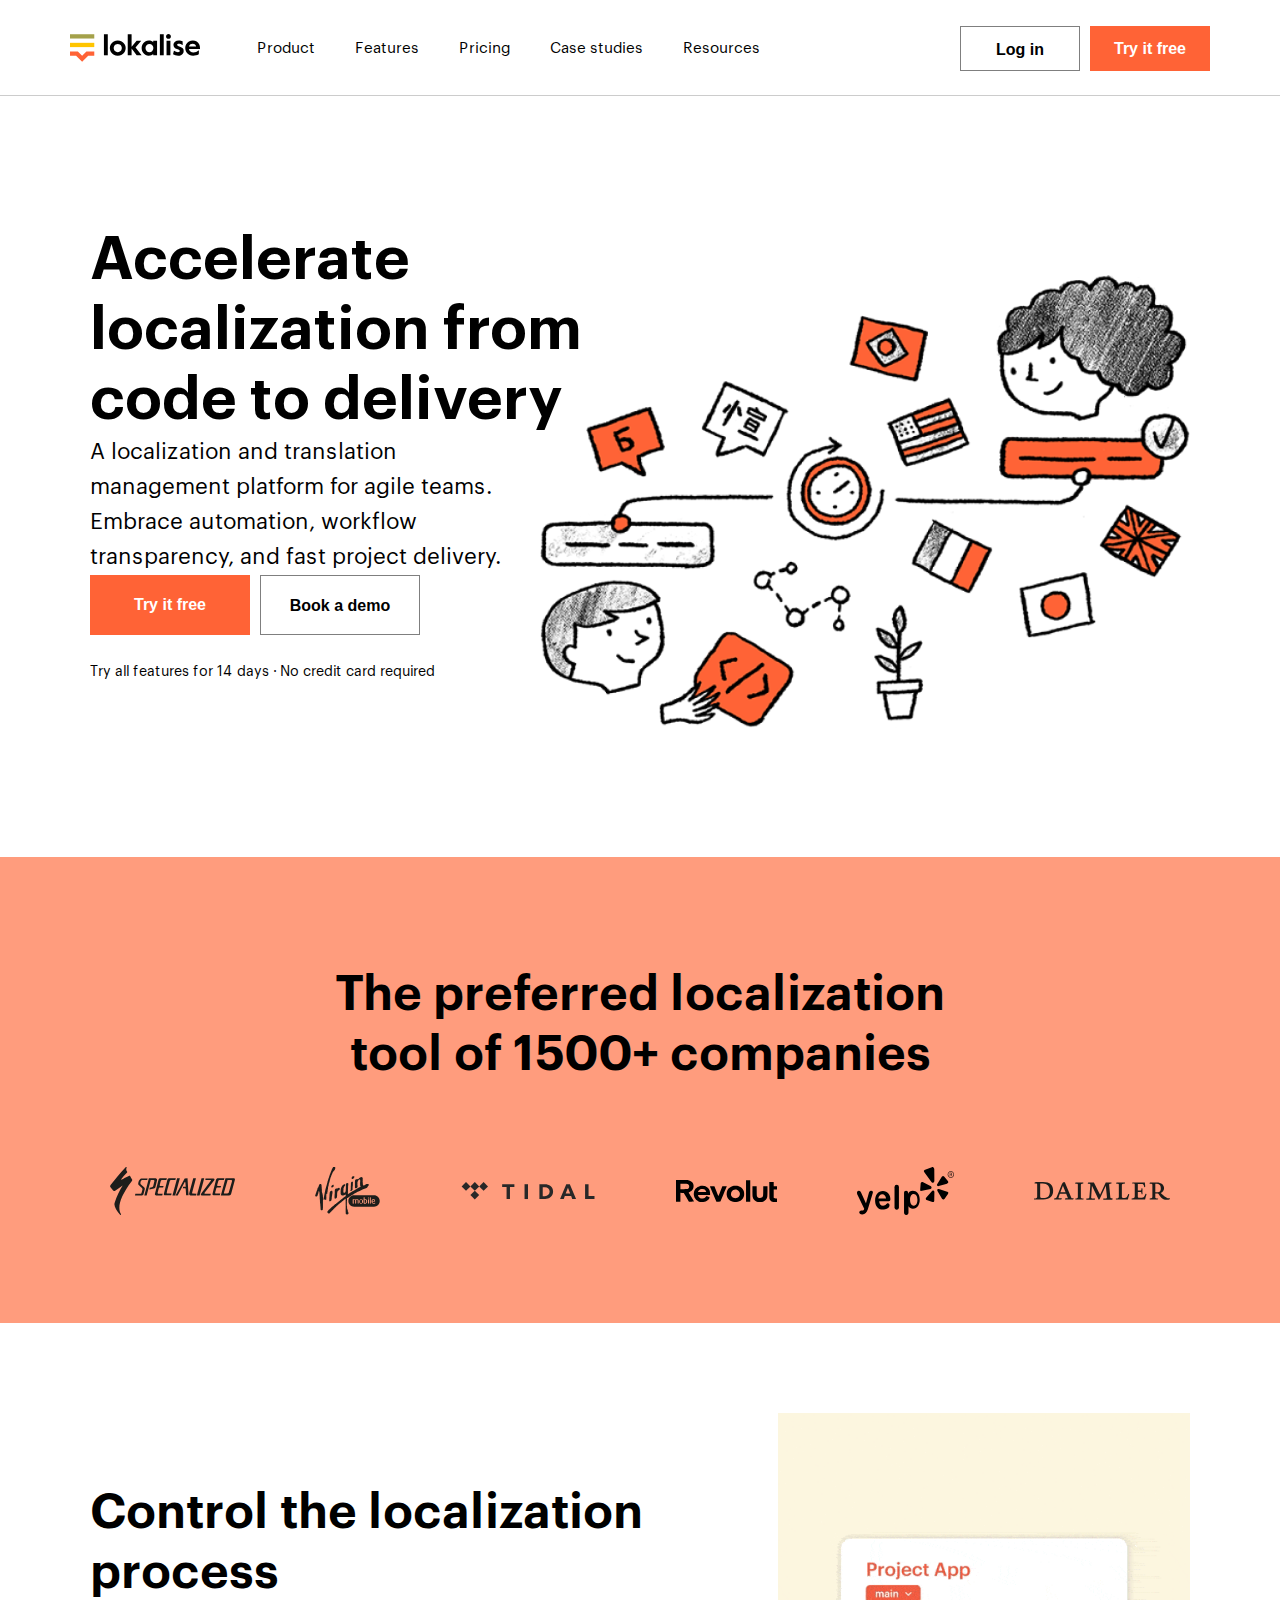
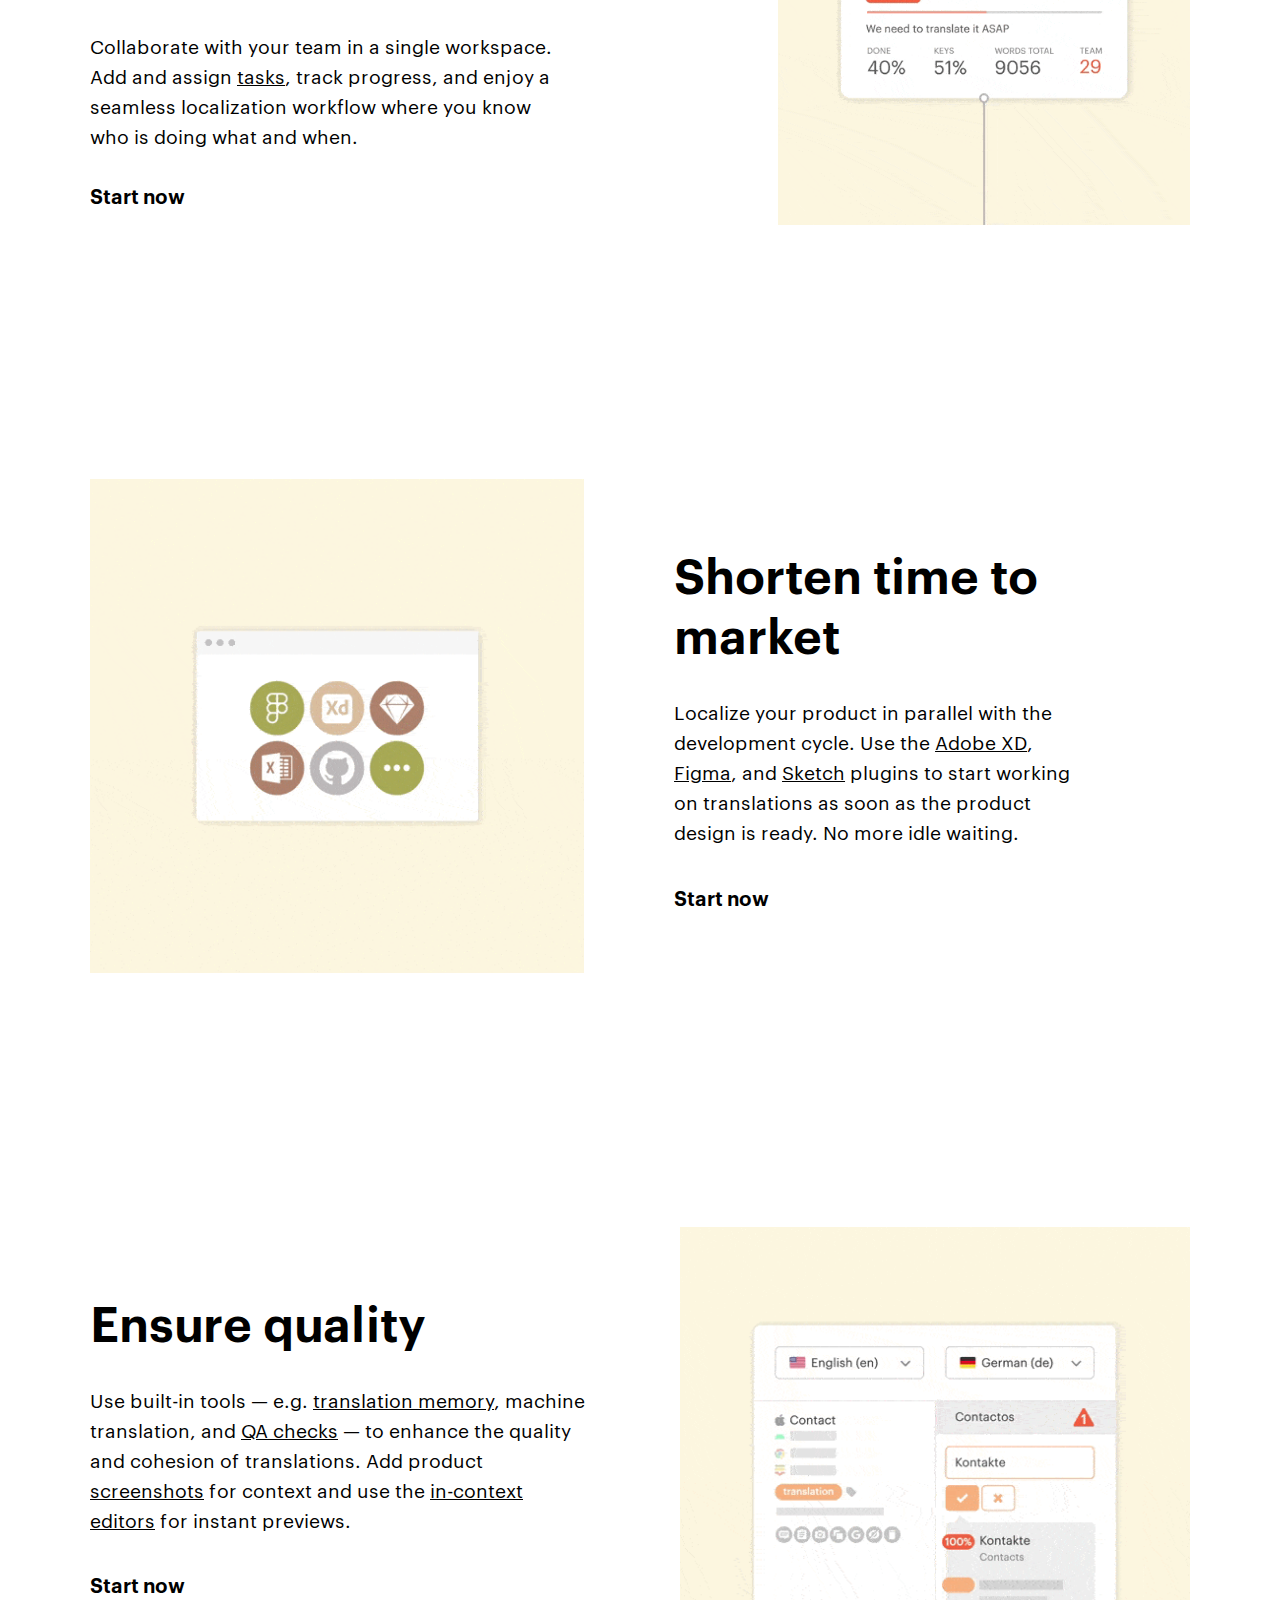
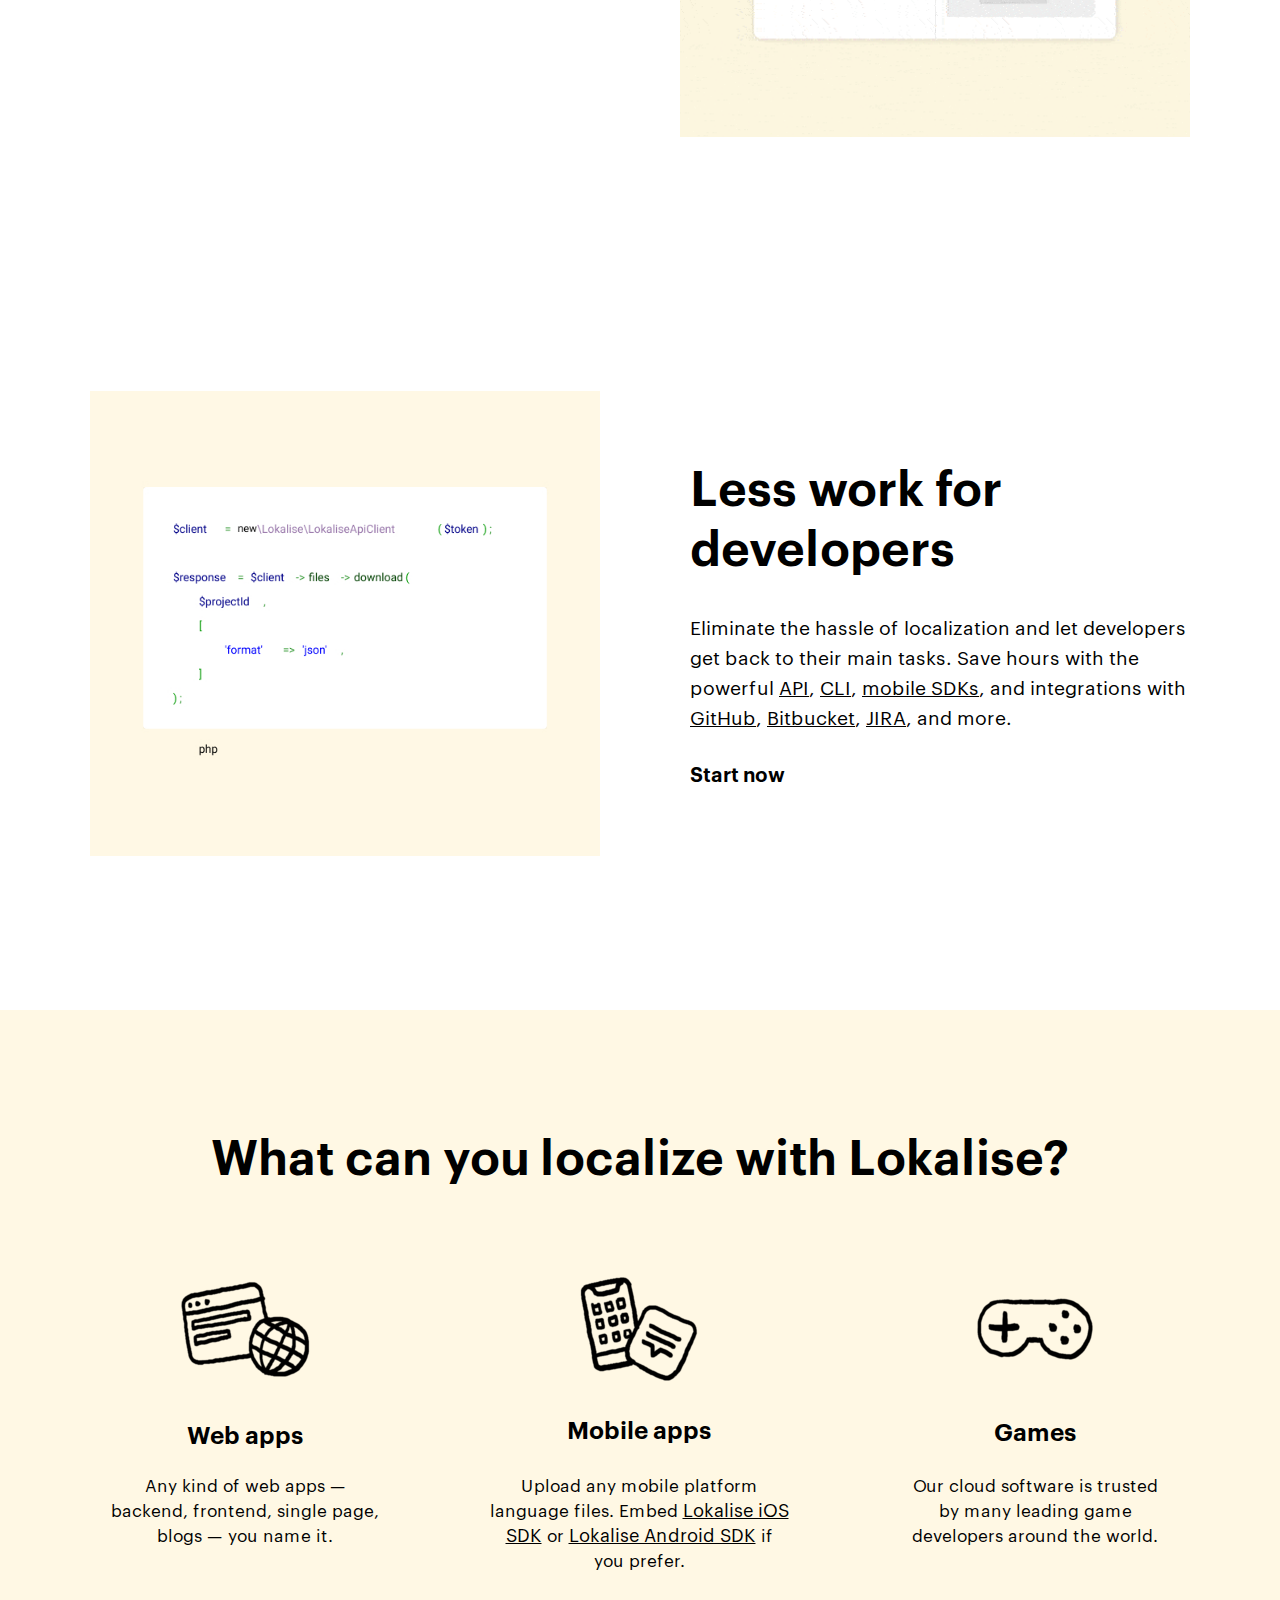
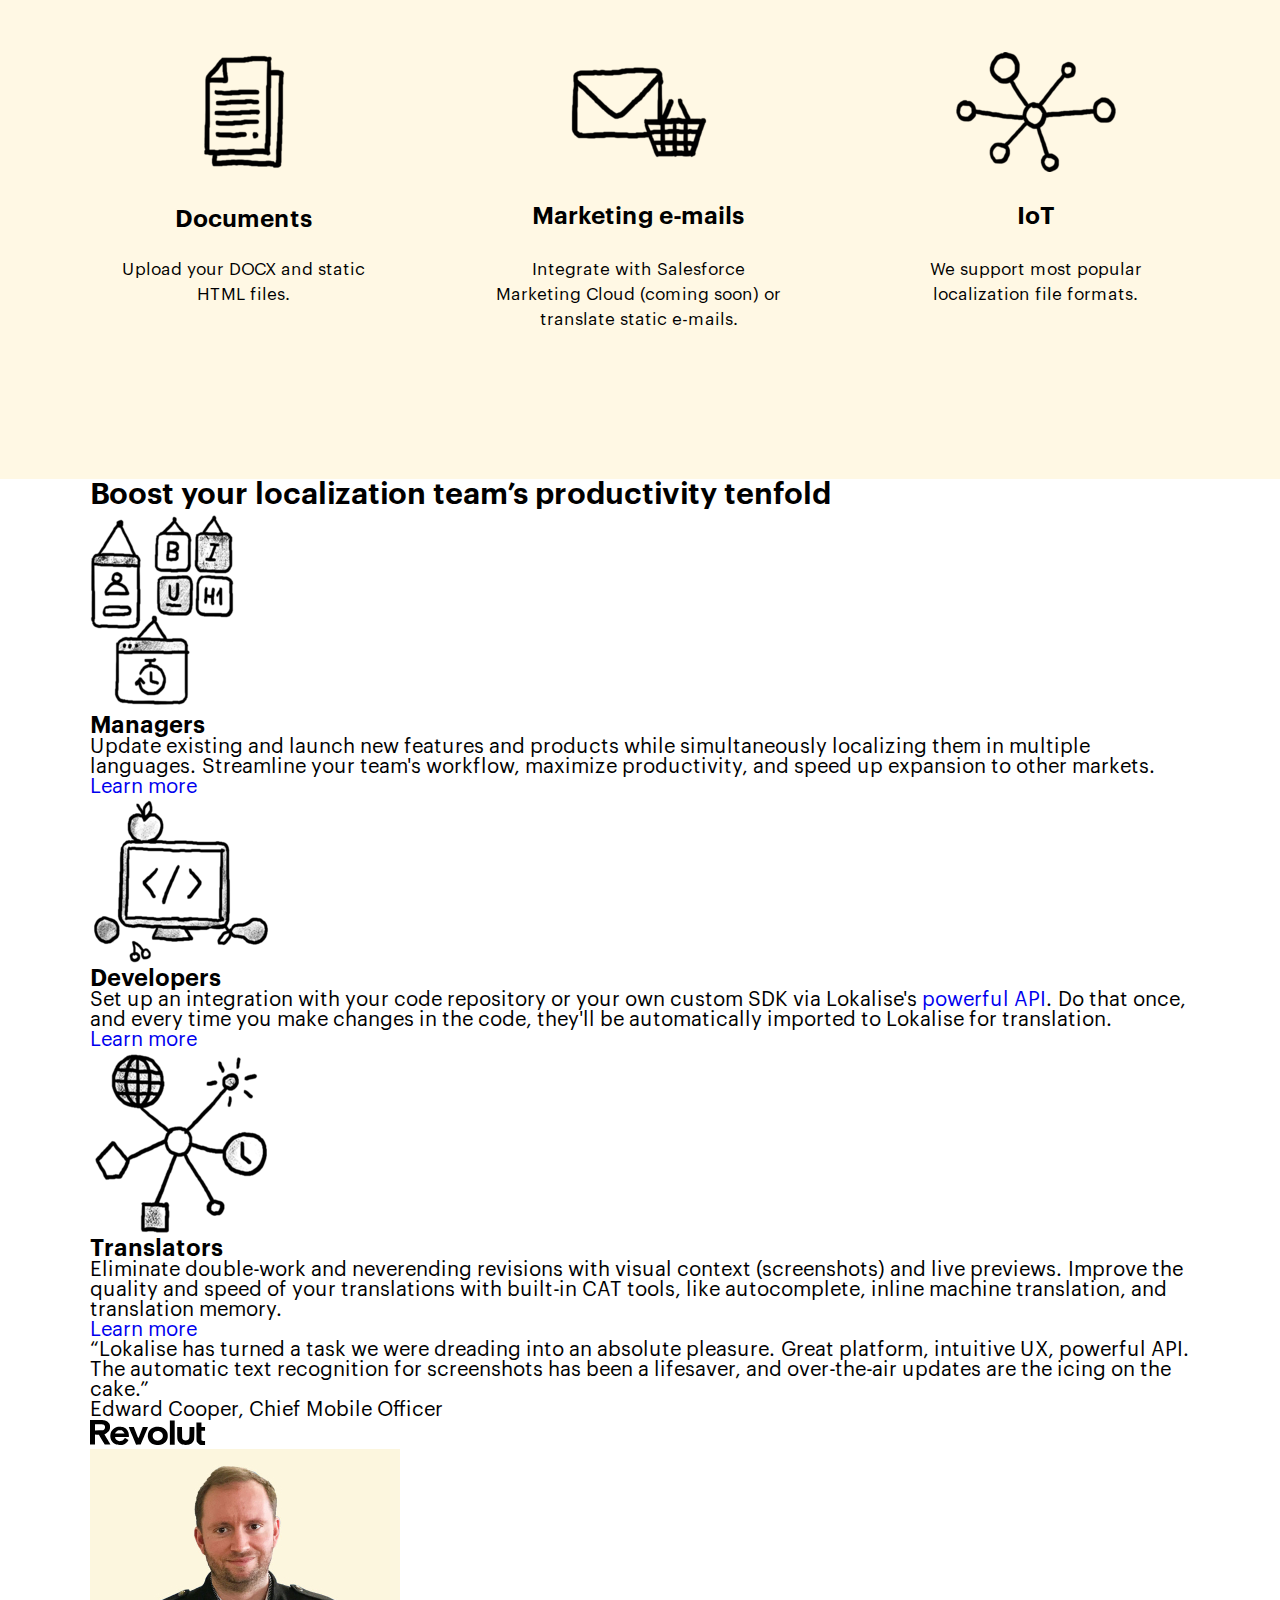
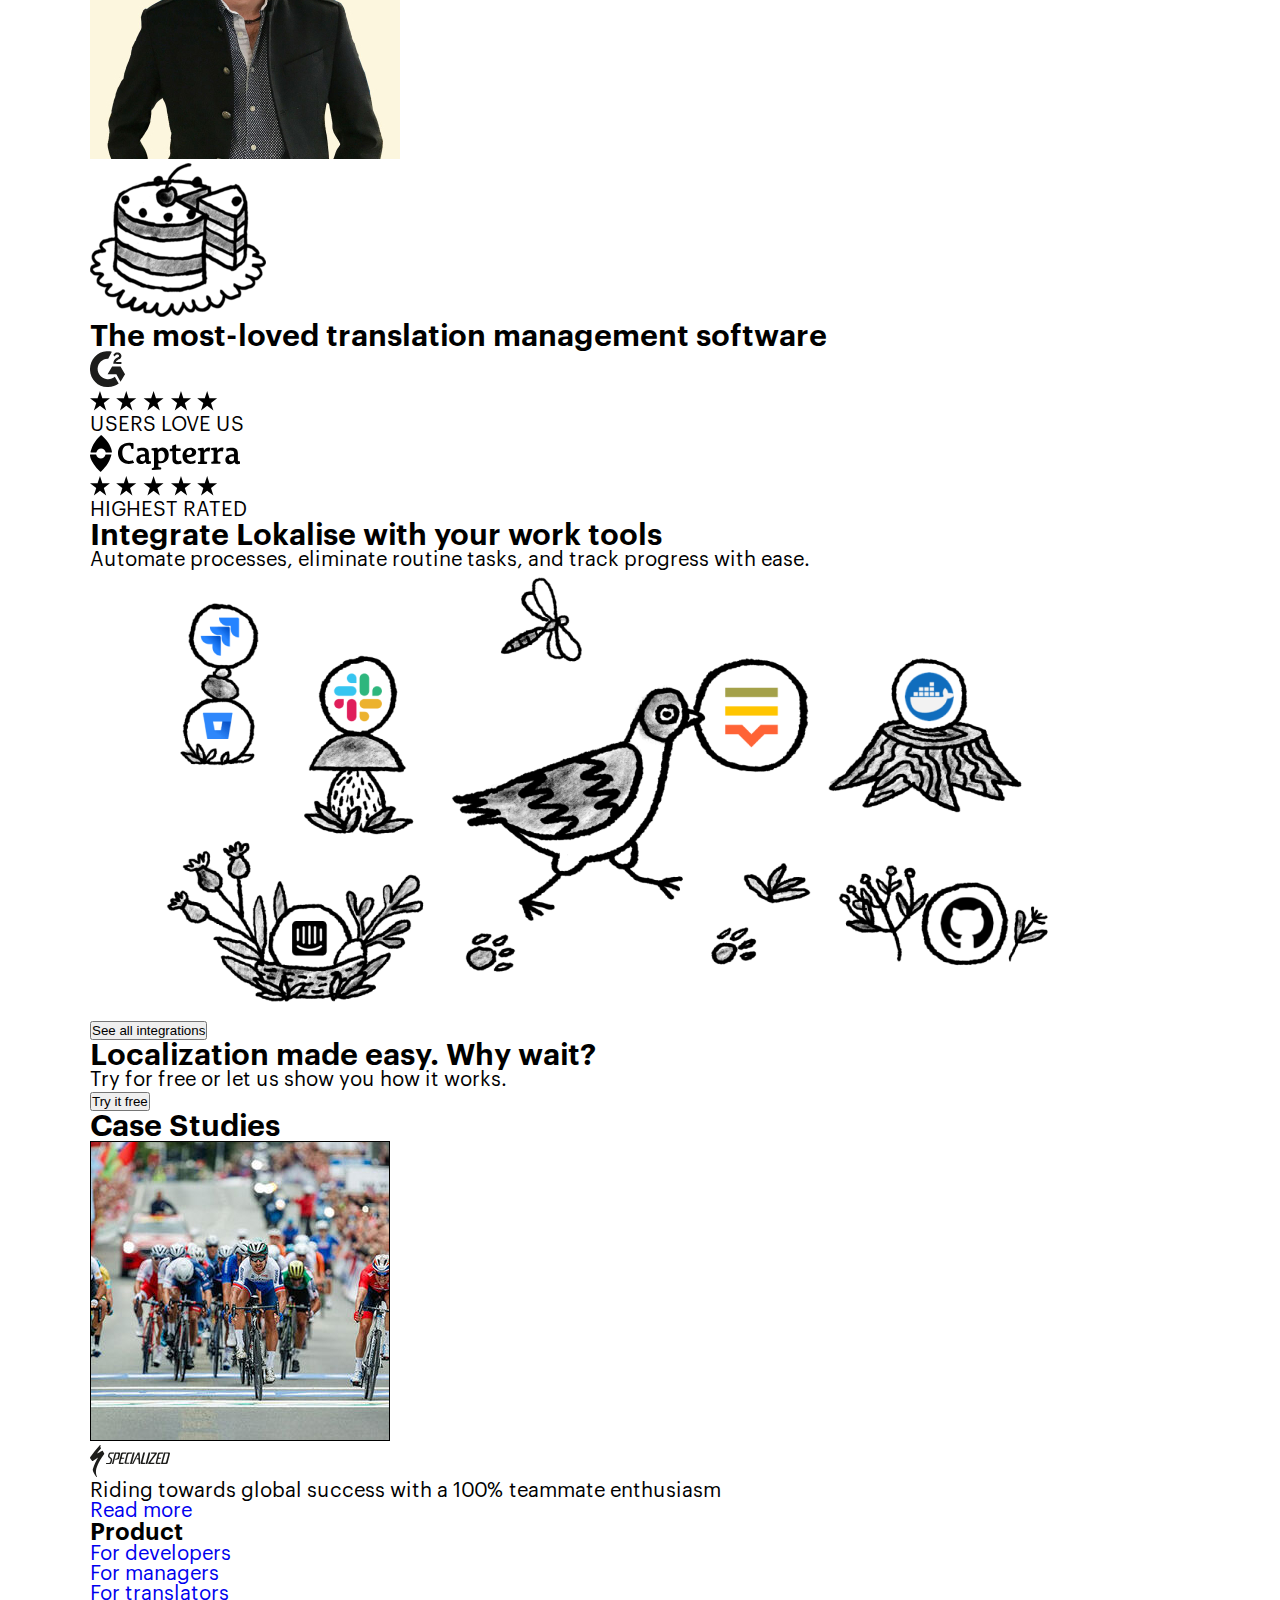
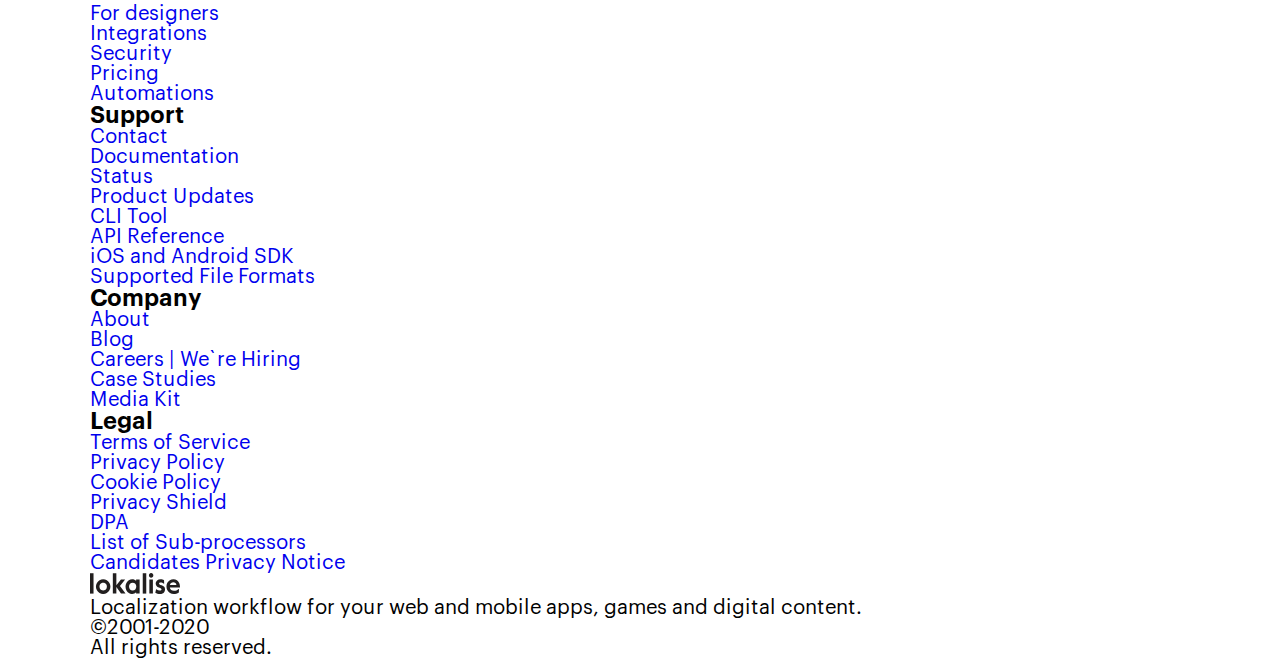
==== commit 8c025997: "adaptive localize section" ====
--- a/index.html
+++ b/index.html
@@ -221,65 +221,65 @@
 
         <section class="localize">
             <div class="container">
-                <h2>What can you localize with Lokalise?</h2>
+                <h2 class="localize-title">What can you localize with Lokalise?</h2>
                 <div class="wrapper-localize">
-                    <div class="app-box1">
-                        <div class="app-img1">
+                    <div class="app app-box1">
+                        <div class="app-img app-img-1">
                             <img src="./images/localize1.png" alt="localize1">
                         </div>
-                        <h3>Web apps</h3>
-                        <div class="app-descr1">
+                        <h3 class="localize-subtitle localize-subtitle-1">Web apps</h3>
+                        <div class="app-descr app-descr-1">
                             <p>Any kind of web apps — backend, frontend, single page, blogs — you name it.</p>
                         </div>
                     </div>
 
-                    <div class="app-box2">
-                        <div class="app-img2">
+                    <div class="app app-box2">
+                        <div class="app-img app-img-2">
                             <img src="./images/localize2.png" alt="localize2">
                         </div>
-                        <h3>Mobile apps</h3>
-                        <div class="app-descr2">
-                            <p>Upload any mobile platform language files. Embed <a href="#">Lokalise iOS SDK</a> or <a
-                                    href="#">Lokalise Android SDK</a> if you prefer.</p>
-                        </div>
-                    </div>
-
-                    <div class="app-box3">
-                        <div class="app-img3">
+                        <h3 class="localize-subtitle localize-subtitle-2">Mobile apps</h3>
+                        <div class="app-descr app-descr-2">
+                            <p>Upload any mobile platform language files. Embed <a href="#" class="app-link">Lokalise iOS SDK</a> or <a
+                                    href="#" class="app-link">Lokalise Android SDK</a> if you prefer.</p>
+                        </div>
+                    </div>
+
+                    <div class="app app-box3">
+                        <div class="app-img app-img-3">
                             <img src="./images/localize3.png" alt="localize3">
                         </div>
-                        <h3>Games</h3>
-                        <div class="app-descr3">
+                        <h3 class="localize-subtitle localize-subtitle-3">Games</h3>
+                        <div class="app-descr app-descr-3">
                             <p>Our cloud software is trusted by many leading game developers around the world.</p>
                         </div>
                     </div>
 
-                    <div class="app-box4">
-                        <div class="app-img4">
+                    <div class="app app-box4">
+                        <div class="app-img app-img-4">
                             <img src="./images/localize4.png" alt="ocalize4">
                         </div>
-                        <h3>Documents</h3>
-                        <div class="app-descr4">
+                        <h3 class="localize-subtitle localize-subtitle-4">Documents</h3>
+                        <div class="app-descr app-descr-4">
                             <p>Upload your DOCX and static HTML files.</p>
                         </div>
                     </div>
 
-                    <div class="app-box5">
-                        <div class="app-img5">
+                    <div class="app app-box5">
+                        <div class="app-img app-img-5">
                             <img src="./images/localize5.png" alt="localize5">
                         </div>
-                        <h3>Marketing e-mails</h3>
-                        <div class="app-descr5">
+                        <h3 class="localize-subtitle localize-subtitle-5">Marketing e-mails</h3>
+                        <div class="app-descr app-descr-5">
                             <p>Integrate with Salesforce Marketing Cloud (coming soon) or translate static e-mails.</p>
                         </div>
                     </div>
 
-                    <div class="app-box6">
-                        <div class="app-img6">
+                    <div class="app app-box6">
+                        <div class="app-img app-img-6">
                             <img src="./images/localize6.png" alt="localize6">
                         </div>
-                        <h3>IoT</h3>
-                        <div class="app-descr6">
+                        <h3 class="localize-subtitle localize-subtitle-6">IoT</h3>
+                        <div class="app-descr app-descr-6">
                             <p>We support most popular localization file formats.</p>
                         </div>
                     </div>
--- a/css/styles.css
+++ b/css/styles.css
@@ -577,11 +577,6 @@
   }
 }
 
-.companies-icons {
-  column-gap: 104px;
-  margin-right: 20px;
-  margin-left: 20px;
-}
 @media screen and (max-width: 575.9px) {
   .companies-icons {
     display: block;
@@ -594,10 +589,30 @@
     text-align: center;
   }
 }
-@media screen and (min-width: 992px) {
+@media screen and (min-width: 768px) {
   .companies-icons {
     display: flex;
     align-items: center;
+    column-gap: 40px;
+  }
+}
+@media screen and (min-width: 992px) {
+  .companies-icons {
+    column-gap: 60px;
+    display: flex;
+    align-items: center;
+    margin-right: 20px;
+    margin-left: 20px;
+  }
+}
+@media screen and (min-width: 1200px) {
+  .companies-icons {
+    column-gap: 80px;
+  }
+}
+@media screen and (min-width: 1400px) {
+  .companies-icons {
+    column-gap: 104px;
   }
 }
 
@@ -611,7 +626,7 @@
     margin-bottom: 40px;
   }
 }
-@media screen and (min-width: 992px) {
+@media screen and (min-width: 768px) {
   .company:not(:last-child) {
     margin: 0;
   }
@@ -941,6 +956,381 @@
   }
 }
 
+/* Localize page */
+.localize {
+  background-color: #fff8e4;
+  padding-top: 120px;
+  padding-bottom: 93px;
+}
+
+.localize-title {
+  text-align: center;
+  font-style: normal;
+  font-weight: 600;
+  line-height: 60px; /* 120% */
+  margin-bottom: 58px;
+}
+@media screen and (max-width: 575.9px) {
+  .localize-title {
+    font-size: 40px;
+  }
+}
+@media screen and (min-width: 576px) {
+  .localize-title {
+    font-size: 42px;
+  }
+}
+@media screen and (min-width: 768px) {
+  .localize-title {
+    font-size: 44px;
+  }
+}
+@media screen and (min-width: 992px) {
+  .localize-title {
+    font-size: 46px;
+  }
+}
+@media screen and (min-width: 1200px) {
+  .localize-title {
+    font-size: 48px;
+  }
+}
+@media screen and (min-width: 1400px) {
+  .localize-title {
+    font-size: 50px;
+  }
+}
+
+.wrapper-localize {
+  display: flex;
+  flex-wrap: wrap;
+}
+@media screen and (max-width: 575.9px) {
+  .wrapper-localize {
+    flex-direction: column;
+    margin: 0;
+    row-gap: 45px;
+  }
+}
+@media screen and (min-width: 576px) {
+  .wrapper-localize {
+    flex-direction: column;
+    margin: 0;
+    row-gap: 45px;
+  }
+}
+@media screen and (min-width: 768px) {
+  .wrapper-localize {
+    flex-direction: inherit;
+    margin: 0;
+    column-gap: 20px;
+    row-gap: 57px;
+  }
+}
+@media screen and (min-width: 992px) {
+  .wrapper-localize {
+    column-gap: 52px;
+  }
+}
+@media screen and (min-width: 1200px) {
+  .wrapper-localize {
+    column-gap: 90px;
+  }
+}
+@media screen and (min-width: 1400px) {
+  .wrapper-localize {
+    column-gap: 110px;
+    padding-left: 40px;
+    padding-right: 40px;
+  }
+}
+
+@media screen and (min-width: 768px) {
+  .app-box1 {
+    padding: 21px 13px 0 14px;
+  }
+}
+@media screen and (min-width: 768px) {
+  .app-box2 {
+    padding-top: 21px;
+  }
+}
+@media screen and (min-width: 768px) {
+  .app-box3 {
+    padding: 21px 24px 0 25px;
+  }
+}
+@media screen and (min-width: 768px) {
+  .app-box4 {
+    padding: 21px 10px 22px 11px;
+    margin-bottom: 57px;
+  }
+}
+@media screen and (min-width: 768px) {
+  .app-box5 {
+    padding: 21px 10px 0 10px;
+    margin-bottom: 54px;
+  }
+}
+@media screen and (min-width: 768px) {
+  .app-box6 {
+    padding: 21px 2px 22px 2px;
+    margin-bottom: 57px;
+  }
+}
+
+.app-img {
+  text-align: center;
+}
+.app-img-1 {
+  margin-bottom: 26px;
+}
+.app-img-2 {
+  margin-bottom: 21px;
+}
+.app-img-3 {
+  margin-bottom: 23px;
+}
+.app-img-4 {
+  margin-bottom: 26px;
+}
+.app-img-5 {
+  margin-bottom: 23px;
+}
+.app-img-6 {
+  margin-bottom: 23px;
+}
+
+.localize-subtitle {
+  text-align: center;
+  font-style: normal;
+  font-weight: 600;
+  line-height: 35px; /* 140% */
+}
+@media screen and (max-width: 575.9px) {
+  .localize-subtitle {
+    font-size: 20px;
+  }
+}
+@media screen and (min-width: 576px) {
+  .localize-subtitle {
+    font-size: 21px;
+  }
+}
+@media screen and (min-width: 768px) {
+  .localize-subtitle {
+    font-size: 22px;
+  }
+}
+@media screen and (min-width: 992px) {
+  .localize-subtitle {
+    font-size: 23px;
+  }
+}
+@media screen and (min-width: 1200px) {
+  .localize-subtitle {
+    font-size: 24px;
+  }
+}
+@media screen and (min-width: 1400px) {
+  .localize-subtitle {
+    font-size: 25px;
+  }
+}
+.localize-subtitle-1 {
+  margin-bottom: 20px;
+}
+.localize-subtitle-2 {
+  margin-bottom: 25px;
+}
+.localize-subtitle-3 {
+  margin-bottom: 23px;
+}
+.localize-subtitle-4 {
+  margin-bottom: 20px;
+}
+.localize-subtitle-5 {
+  margin-bottom: 23px;
+}
+.localize-subtitle-6 {
+  margin-bottom: 23px;
+}
+
+.app-descr {
+  text-align: center;
+  font-style: normal;
+  font-weight: 400;
+  line-height: 25px; /* 138.889% */
+}
+@media screen and (max-width: 575.9px) {
+  .app-descr {
+    font-size: 13px;
+    margin: 0 auto;
+    max-width: 300px;
+  }
+}
+@media screen and (min-width: 576px) {
+  .app-descr {
+    font-size: 14px;
+    width: 300px;
+    margin: 0 auto;
+  }
+}
+@media screen and (min-width: 768px) {
+  .app-descr {
+    font-size: 15px;
+  }
+}
+@media screen and (min-width: 992px) {
+  .app-descr {
+    font-size: 16px;
+  }
+}
+@media screen and (min-width: 1200px) {
+  .app-descr {
+    font-size: 17px;
+  }
+}
+@media screen and (min-width: 1400px) {
+  .app-descr {
+    font-size: 18px;
+  }
+}
+@media screen and (min-width: 768px) {
+  .app-descr-1 {
+    width: 190px;
+  }
+}
+@media screen and (min-width: 992px) {
+  .app-descr-1 {
+    width: 245px;
+  }
+}
+@media screen and (min-width: 1200px) {
+  .app-descr-1 {
+    width: 282px;
+  }
+}
+@media screen and (min-width: 1400px) {
+  .app-descr-1 {
+    width: 303px;
+  }
+}
+@media screen and (min-width: 768px) {
+  .app-descr-2 {
+    width: 194px;
+  }
+}
+@media screen and (min-width: 992px) {
+  .app-descr-2 {
+    width: 260px;
+  }
+}
+@media screen and (min-width: 1200px) {
+  .app-descr-2 {
+    width: 300px;
+  }
+}
+@media screen and (min-width: 1400px) {
+  .app-descr-2 {
+    width: 330px;
+  }
+}
+@media screen and (min-width: 768px) {
+  .app-descr-3 {
+    width: 180px;
+  }
+}
+@media screen and (min-width: 992px) {
+  .app-descr-3 {
+    width: 235px;
+  }
+}
+@media screen and (min-width: 1200px) {
+  .app-descr-3 {
+    width: 262px;
+  }
+}
+@media screen and (min-width: 1400px) {
+  .app-descr-3 {
+    width: 281px;
+  }
+}
+@media screen and (min-width: 768px) {
+  .app-descr-4 {
+    width: 195px;
+  }
+}
+@media screen and (min-width: 992px) {
+  .app-descr-4 {
+    width: 245px;
+  }
+}
+@media screen and (min-width: 1200px) {
+  .app-descr-4 {
+    width: 285px;
+  }
+}
+@media screen and (min-width: 1400px) {
+  .app-descr-4 {
+    width: 309px;
+  }
+}
+@media screen and (min-width: 768px) {
+  .app-descr-5 {
+    width: 190px;
+  }
+}
+@media screen and (min-width: 992px) {
+  .app-descr-5 {
+    width: 245px;
+  }
+}
+@media screen and (min-width: 1200px) {
+  .app-descr-5 {
+    width: 285px;
+  }
+}
+@media screen and (min-width: 1400px) {
+  .app-descr-5 {
+    width: 310px;
+  }
+}
+@media screen and (min-width: 768px) {
+  .app-descr-6 {
+    width: 205px;
+  }
+}
+@media screen and (min-width: 992px) {
+  .app-descr-6 {
+    width: 280px;
+  }
+}
+@media screen and (min-width: 1200px) {
+  .app-descr-6 {
+    width: 305px;
+  }
+}
+@media screen and (min-width: 1400px) {
+  .app-descr-6 {
+    width: 326px;
+  }
+}
+
+.app-link {
+  color: #000;
+  font-size: 18px;
+  font-style: normal;
+  font-weight: 400;
+  line-height: 25px;
+  text-decoration-line: underline;
+  transition: 0.2s linear all;
+}
+
+.app-link:hover {
+  color: #ff6336;
+}
+
 /* @media screen and (max-width: 575.9px) {
 
     }
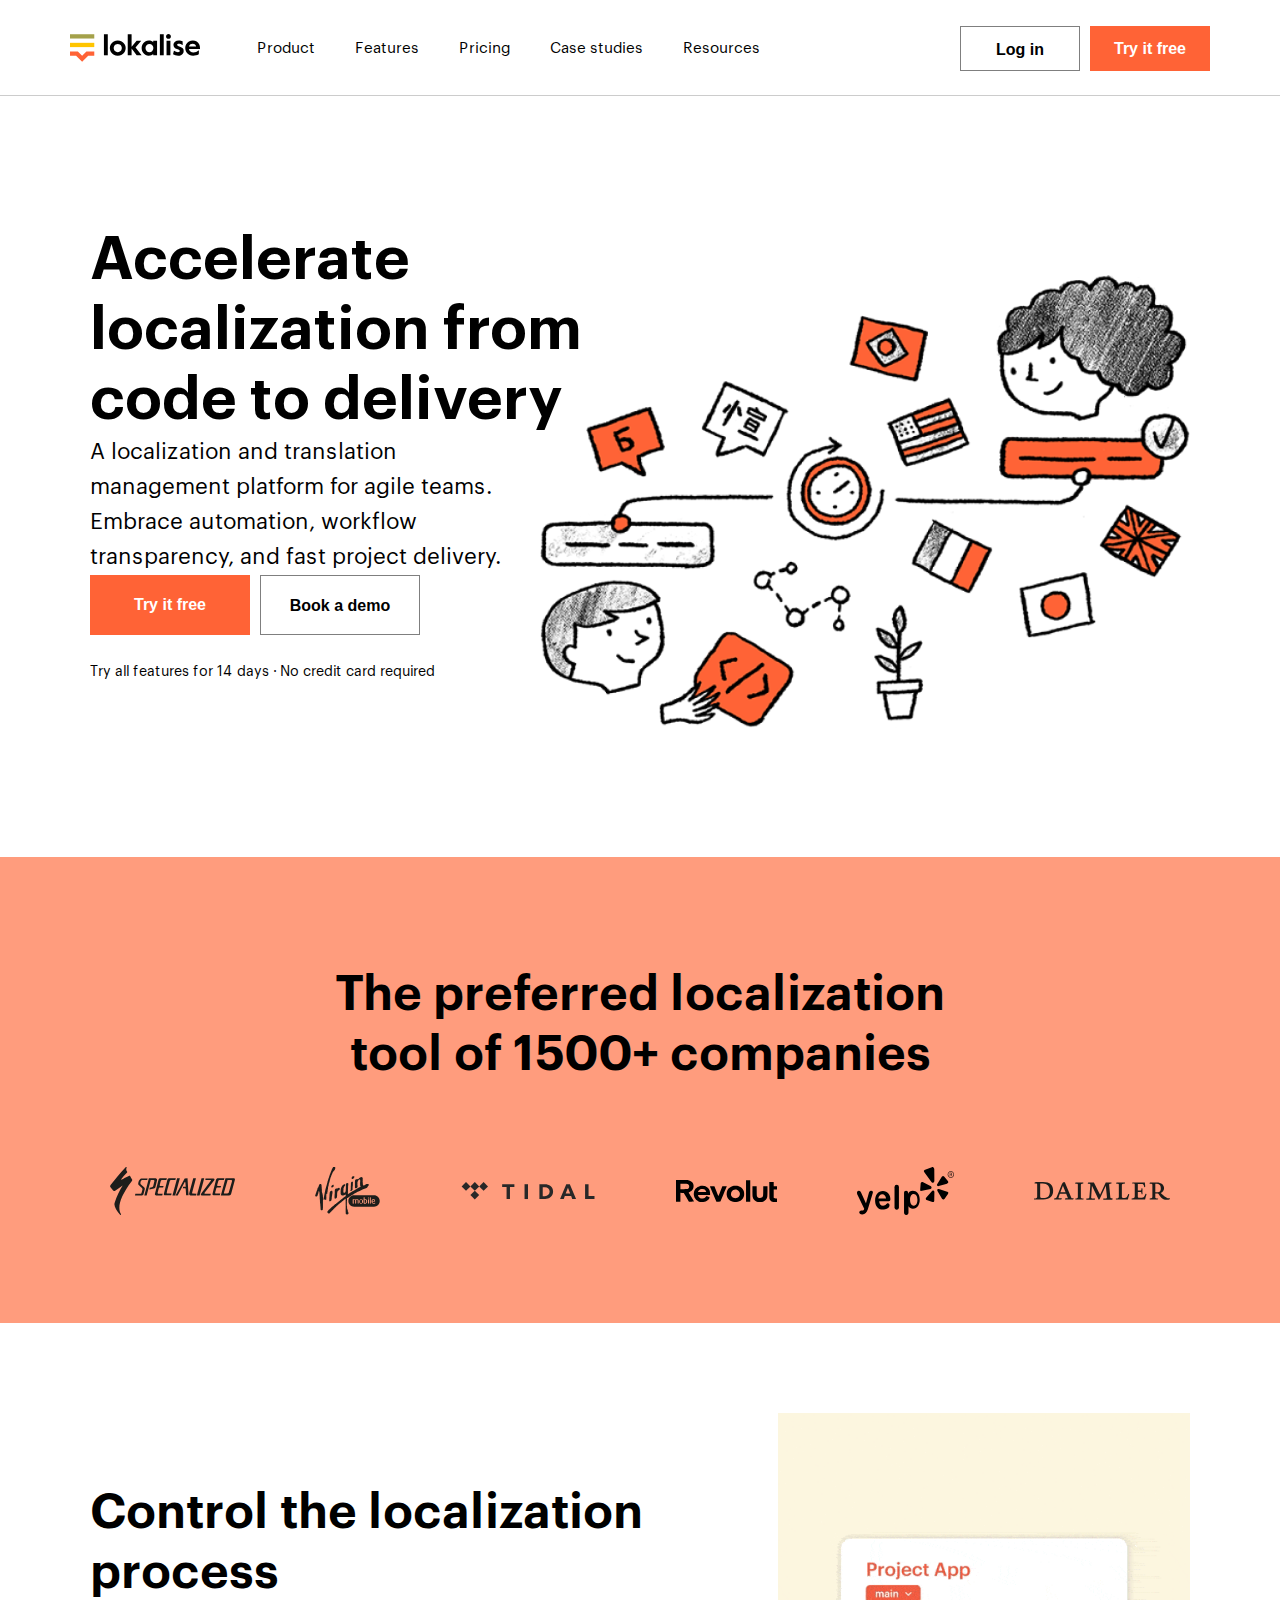
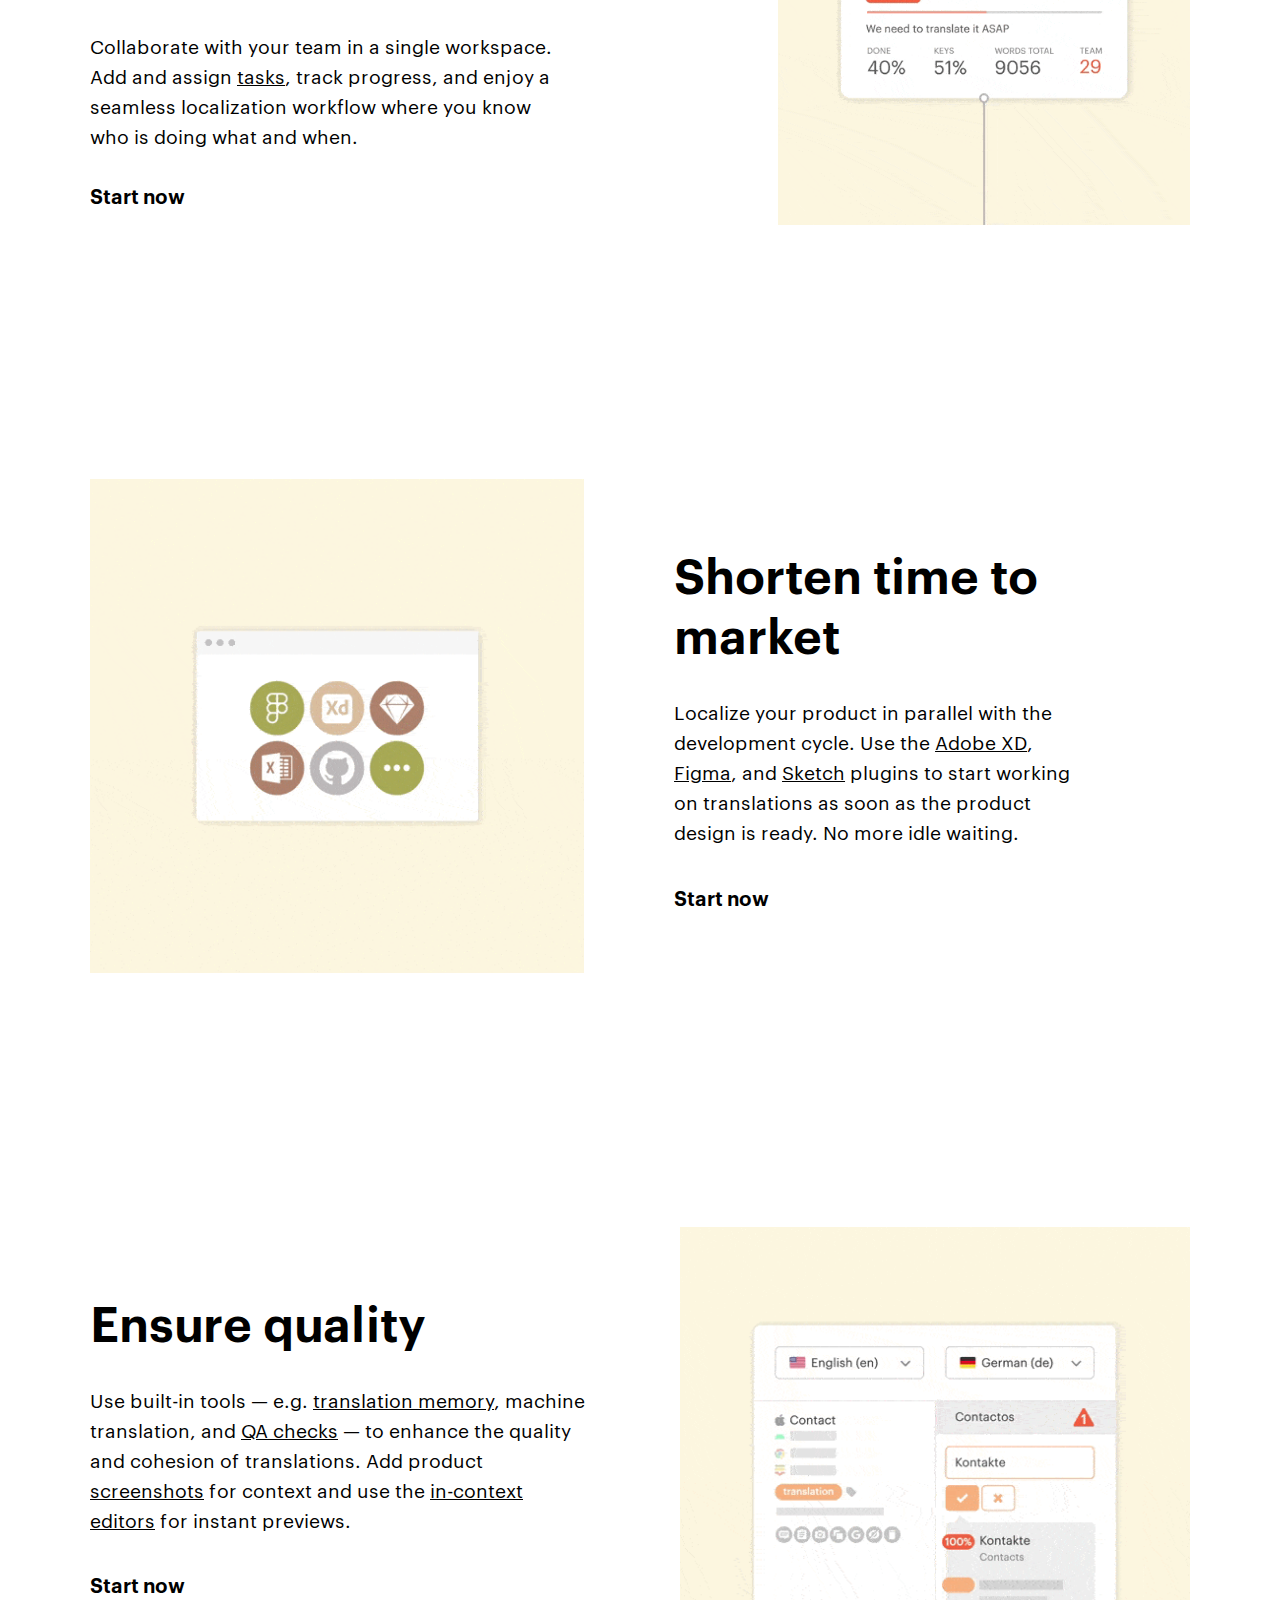
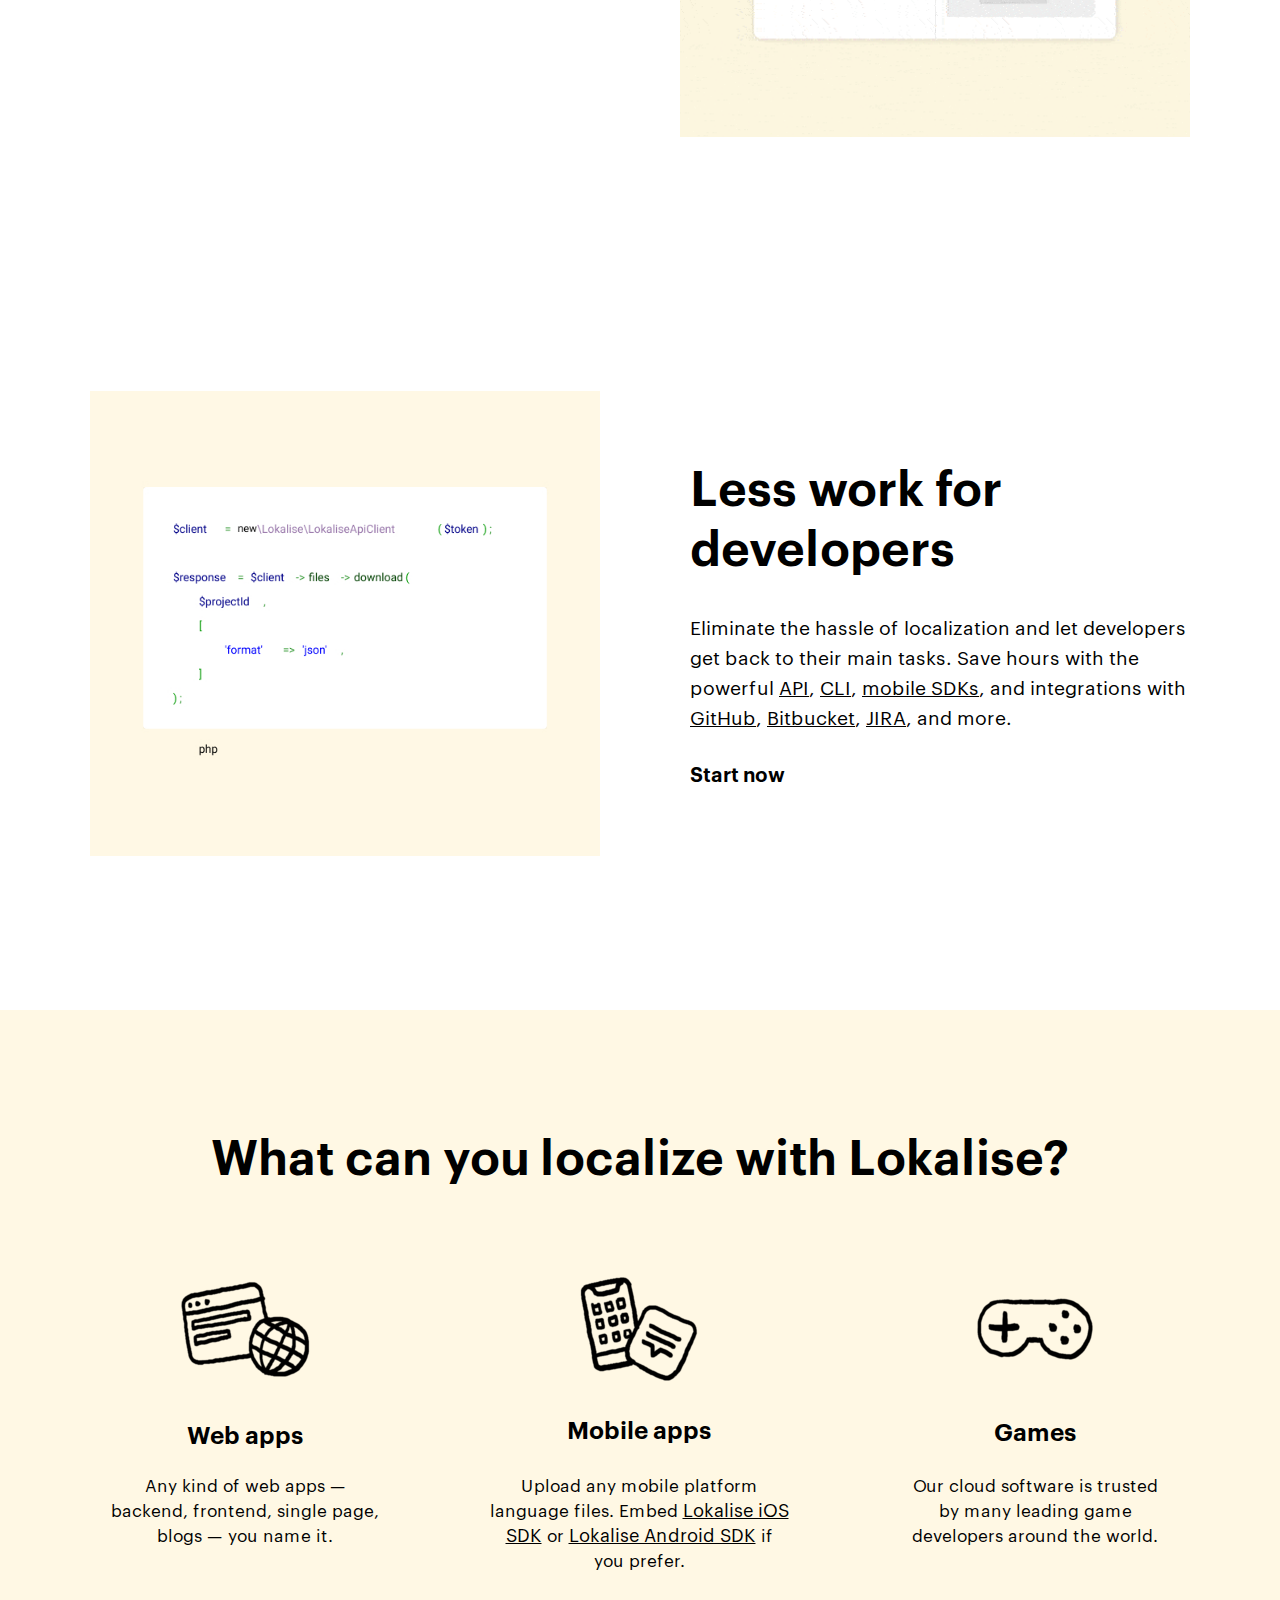
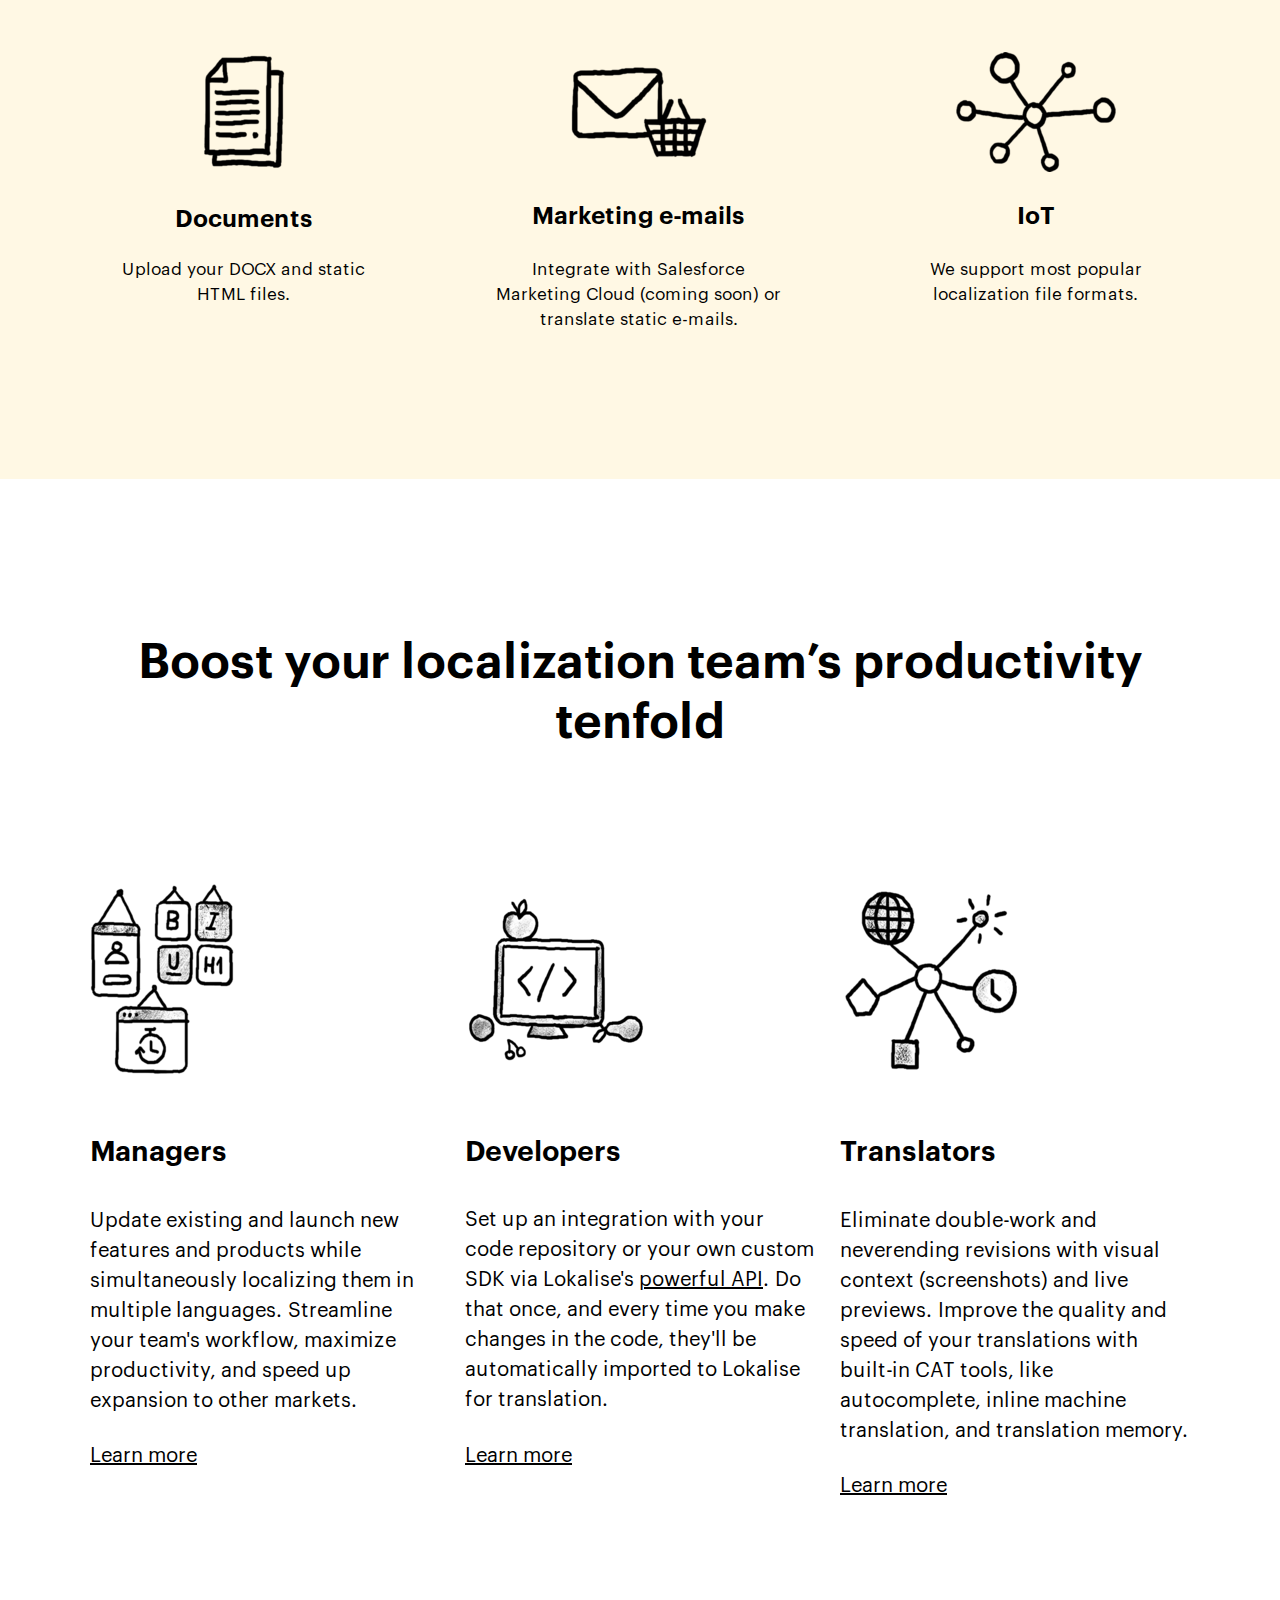
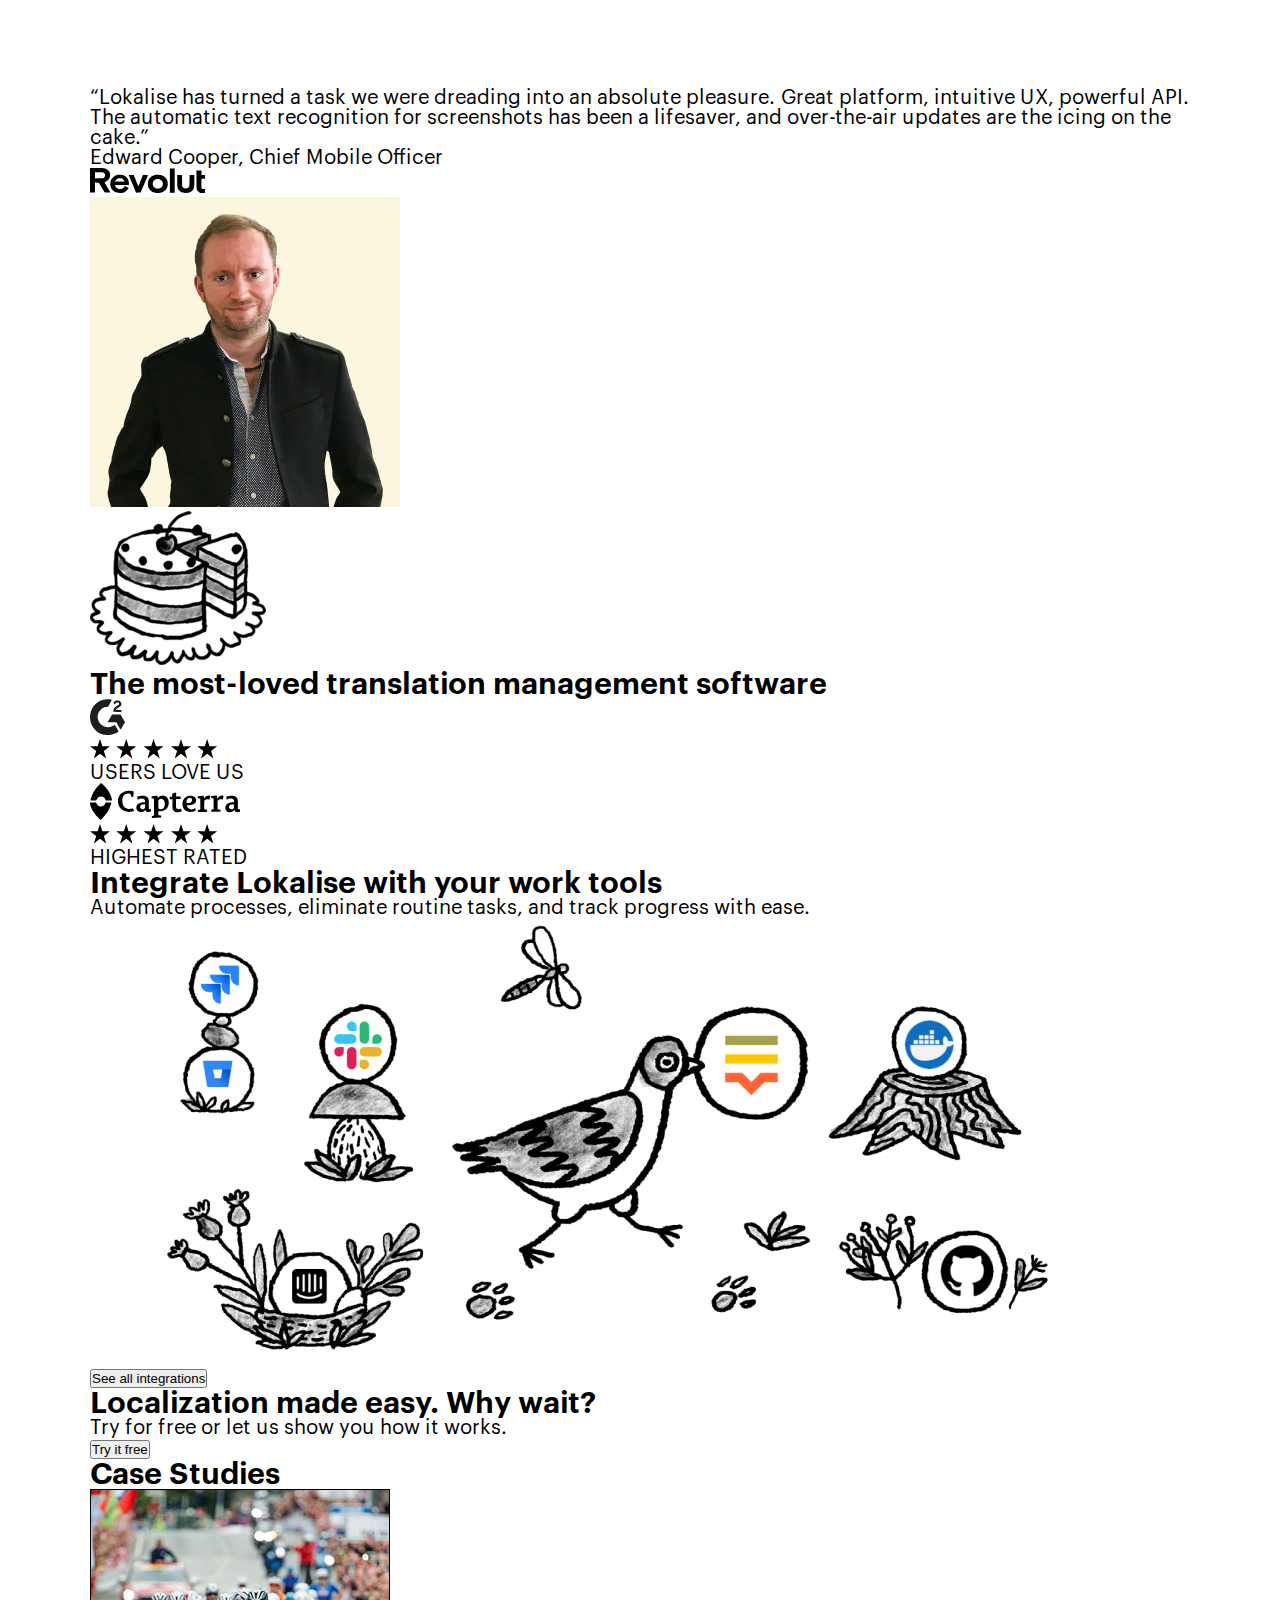
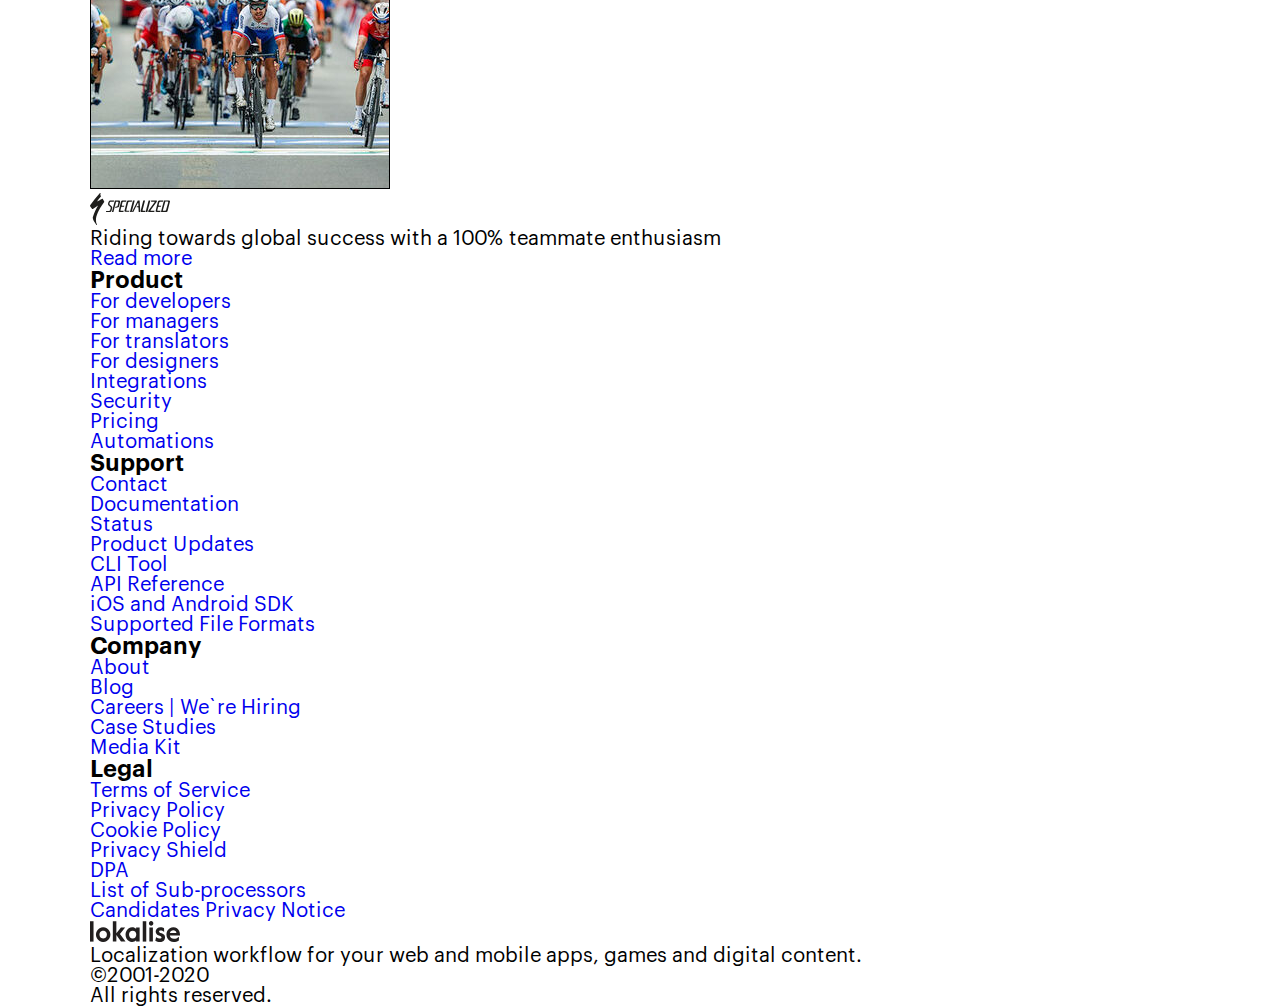
==== commit 4f10baed: "adaptive boost section" ====
--- a/index.html
+++ b/index.html
@@ -287,54 +287,65 @@
             </div>
         </section>
 
-        <section class="boost">
-            <div class="container">
-                <h2>Boost your localization team’s productivity tenfold</h2>
+        <section class="boost-page">
+            <div class="container">
+                <h2 class="boost-title">Boost your localization team’s productivity tenfold</h2>
 
                 <div class="boost-box">
-                    <div class="boost1">
-                        <div class="boost-img-box1">
-                            <img src="./images/boost1.png" alt="boost1">
-                        </div>
-
-                        <h3>Managers</h3>
-
-                        <div class="boost-descr1">
+                    <div class="boost boost-1">
+                        <div class="boost-img-box boost-img-box-1">
+                            <img src="./images/boost1.png" alt="boost-img1">
+                        </div>
+
+                        <h3 class="boost-subtitle boost-subtitle-1">Managers</h3>
+
+                        <div class="boost-descr boost-descr-1">
                             <p>Update existing and launch new features and products while simultaneously localizing them
                                 in multiple languages. Streamline your team's workflow, maximize productivity, and speed
                                 up expansion to other markets.</p>
                         </div>
-                        <a href="#" class="learn">Learn more</a>
-                    </div>
-
-                    <div class="boost2">
-                        <div class="boost-img-box2">
+                        
+                        <div class="learn">
+                            <a href="#" class="learn-link">Learn more</a>
+                        </div>
+
+                    </div>
+
+                    <div class="boost boost-2">
+                        <div class="boost-img-box boost-img-box-2">
                             <img src="./images/boost2.png" alt="boost2">
                         </div>
 
-                        <h3>Developers</h3>
-
-                        <div class="boost-descr2">
+                        <h3 class="boost-subtitle boost-subtitle-2">Developers</h3>
+
+                        <div class="boost-descr boost-descr-2">
                             <p>Set up an integration with your code repository or your own custom SDK via Lokalise's <a
-                                    href="#">powerful API</a>. Do that once, and every time you make changes in the
+                                    href="#" class="descr-link">powerful API</a>. Do that once, and every time you make changes in the
                                 code, they'll be automatically imported to Lokalise for translation.</p>
                         </div>
-                        <a href="#" class="learn">Learn more</a>
-                    </div>
-
-                    <div class="boost3">
-                        <div class="boost-img-box3">
+                        
+                        <div class="learn">
+                            <a href="#" class="learn-link">Learn more</a>
+                        </div>
+
+                    </div>
+
+                    <div class="boost boost-3">
+                        <div class="boost-img-box boost-img-box-3">
                             <img src="./images/boost3.png" alt="boost3">
                         </div>
 
-                        <h3>Translators</h3>
-
-                        <div class="boost-descr3">
+                        <h3 class="boost-subtitle boost-subtitle-3">Translators</h3>
+
+                        <div class="boost-descr boost-descr-3">
                             <p>Eliminate double-work and neverending revisions with visual context (screenshots) and
                                 live previews. Improve the quality and speed of your translations with built-in CAT
                                 tools, like autocomplete, inline machine translation, and translation memory.</p>
                         </div>
-                        <a href="#" class="learn">Learn more</a>
+
+                        <div class="learn">
+                            <a href="#" class="learn-link">Learn more</a>
+                        </div>
                     </div>
                 </div>
             </div>
--- a/css/styles.css
+++ b/css/styles.css
@@ -1331,6 +1331,279 @@
   color: #ff6336;
 }
 
+/* Boost page */
+.boost-page {
+  border-color: #fff;
+  padding-top: 154px;
+  padding-bottom: 67px;
+}
+
+.boost-title {
+  font-style: normal;
+  font-weight: 600;
+  line-height: 60px; /* 120% */
+  margin-bottom: 25px;
+}
+@media screen and (max-width: 575.9px) {
+  .boost-title {
+    text-align: center;
+    font-size: 40px;
+  }
+}
+@media screen and (min-width: 576px) {
+  .boost-title {
+    font-size: 42px;
+    text-align: center;
+  }
+}
+@media screen and (min-width: 768px) {
+  .boost-title {
+    font-size: 44px;
+  }
+}
+@media screen and (min-width: 992px) {
+  .boost-title {
+    font-size: 46px;
+  }
+}
+@media screen and (min-width: 1200px) {
+  .boost-title {
+    font-size: 48px;
+  }
+}
+@media screen and (min-width: 1400px) {
+  .boost-title {
+    font-size: 50px;
+    text-align: start;
+  }
+}
+
+.boost-box {
+  display: flex;
+}
+@media screen and (max-width: 575.9px) {
+  .boost-box {
+    flex-direction: column;
+  }
+}
+@media screen and (min-width: 576px) {
+  .boost-box {
+    flex-direction: column;
+  }
+}
+@media screen and (min-width: 768px) {
+  .boost-box {
+    flex-direction: inherit;
+    column-gap: 25px;
+  }
+}
+@media screen and (min-width: 1400px) {
+  .boost-box {
+    column-gap: 31px;
+  }
+}
+
+@media screen and (max-width: 575.9px) {
+  .boost {
+    margin-top: 50px;
+  }
+}
+@media screen and (min-width: 576px) {
+  .boost {
+    margin-top: 50px;
+  }
+}
+@media screen and (min-width: 768px) {
+  .boost:not(:last-child) {
+    margin-bottom: 150px;
+  }
+  .boost-1 {
+    padding-top: 50px;
+  }
+  .boost-2 {
+    padding-top: 67px;
+  }
+  .boost-3 {
+    padding-top: 59px;
+    margin-bottom: 120px;
+  }
+}
+
+@media screen and (max-width: 575.9px) {
+  .boost-img-box {
+    margin-bottom: 20px;
+    text-align: center;
+  }
+}
+@media screen and (min-width: 576px) {
+  .boost-img-box {
+    margin-bottom: 20px;
+    text-align: center;
+  }
+}
+@media screen and (min-width: 768px) {
+  .boost-img-box {
+    text-align: start;
+  }
+  .boost-img-box-1 {
+    margin-bottom: 49px;
+  }
+  .boost-img-box-2 {
+    margin-bottom: 67px;
+  }
+  .boost-img-box-3 {
+    margin-bottom: 58px;
+  }
+}
+
+.boost-subtitle {
+  font-style: normal;
+  font-weight: 600;
+  line-height: 40px; /* 133.333% */
+}
+@media screen and (max-width: 575.9px) {
+  .boost-subtitle {
+    font-size: 20px;
+    text-align: center;
+    margin-bottom: 15px;
+  }
+}
+@media screen and (min-width: 576px) {
+  .boost-subtitle {
+    font-size: 22px;
+    text-align: center;
+    margin-bottom: 15px;
+  }
+}
+@media screen and (min-width: 768px) {
+  .boost-subtitle {
+    font-size: 24px;
+    text-align: start;
+  }
+  .boost-subtitle-1 {
+    margin-bottom: 34px;
+  }
+  .boost-subtitle-2 {
+    margin-bottom: 33px;
+  }
+  .boost-subtitle-3 {
+    margin-bottom: 34px;
+  }
+}
+@media screen and (min-width: 992px) {
+  .boost-subtitle {
+    font-size: 26px;
+  }
+}
+@media screen and (min-width: 1200px) {
+  .boost-subtitle {
+    font-size: 28px;
+  }
+}
+@media screen and (min-width: 1400px) {
+  .boost-subtitle {
+    font-size: 30px;
+  }
+}
+
+.boost-descr {
+  font-size: 20px;
+  font-style: normal;
+  font-weight: 400;
+  line-height: 30px; /* 150% */
+}
+@media screen and (max-width: 575.9px) {
+  .boost-descr {
+    text-align: center;
+    margin-bottom: 15px;
+  }
+}
+@media screen and (min-width: 576px) {
+  .boost-descr {
+    text-align: center;
+    margin-bottom: 15px;
+    width: 500px;
+  }
+}
+@media screen and (min-width: 768px) {
+  .boost-descr {
+    text-align: start;
+    width: 210px;
+  }
+  .boost-descr-1 {
+    margin-bottom: 25px;
+  }
+  .boost-descr-2 {
+    margin-bottom: 26px;
+  }
+  .boost-descr-3 {
+    margin-bottom: 25px;
+  }
+}
+@media screen and (min-width: 992px) {
+  .boost-descr {
+    width: 293px;
+  }
+}
+@media screen and (min-width: 1200px) {
+  .boost-descr {
+    width: 350px;
+  }
+}
+@media screen and (min-width: 1400px) {
+  .boost-descr:not(.boost-descr-3) {
+    width: 409px;
+  }
+  .boost-descr-3 {
+    width: 407px;
+  }
+}
+
+@media screen and (max-width: 575.9px) {
+  .learn {
+    text-align: center;
+  }
+}
+@media screen and (min-width: 576px) {
+  .learn {
+    text-align: center;
+  }
+}
+@media screen and (min-width: 768px) {
+  .learn {
+    text-align: start;
+  }
+}
+
+.learn-link {
+  color: #000;
+  font-size: 20px;
+  font-style: normal;
+  font-weight: 400;
+  line-height: 30px; /* 150% */
+  text-decoration-line: underline;
+  transition: 0.2s linear all;
+}
+
+.learn-link:hover {
+  color: #ff6336;
+}
+
+.descr-link {
+  color: #000;
+  font-size: 20px;
+  font-style: normal;
+  font-weight: 400;
+  line-height: 30px;
+  margin-bottom: 26px;
+  text-decoration-line: underline;
+  transition: 0.2s linear all;
+}
+
+.descr-link:hover {
+  color: #ff6336;
+}
+
 /* @media screen and (max-width: 575.9px) {
 
     }
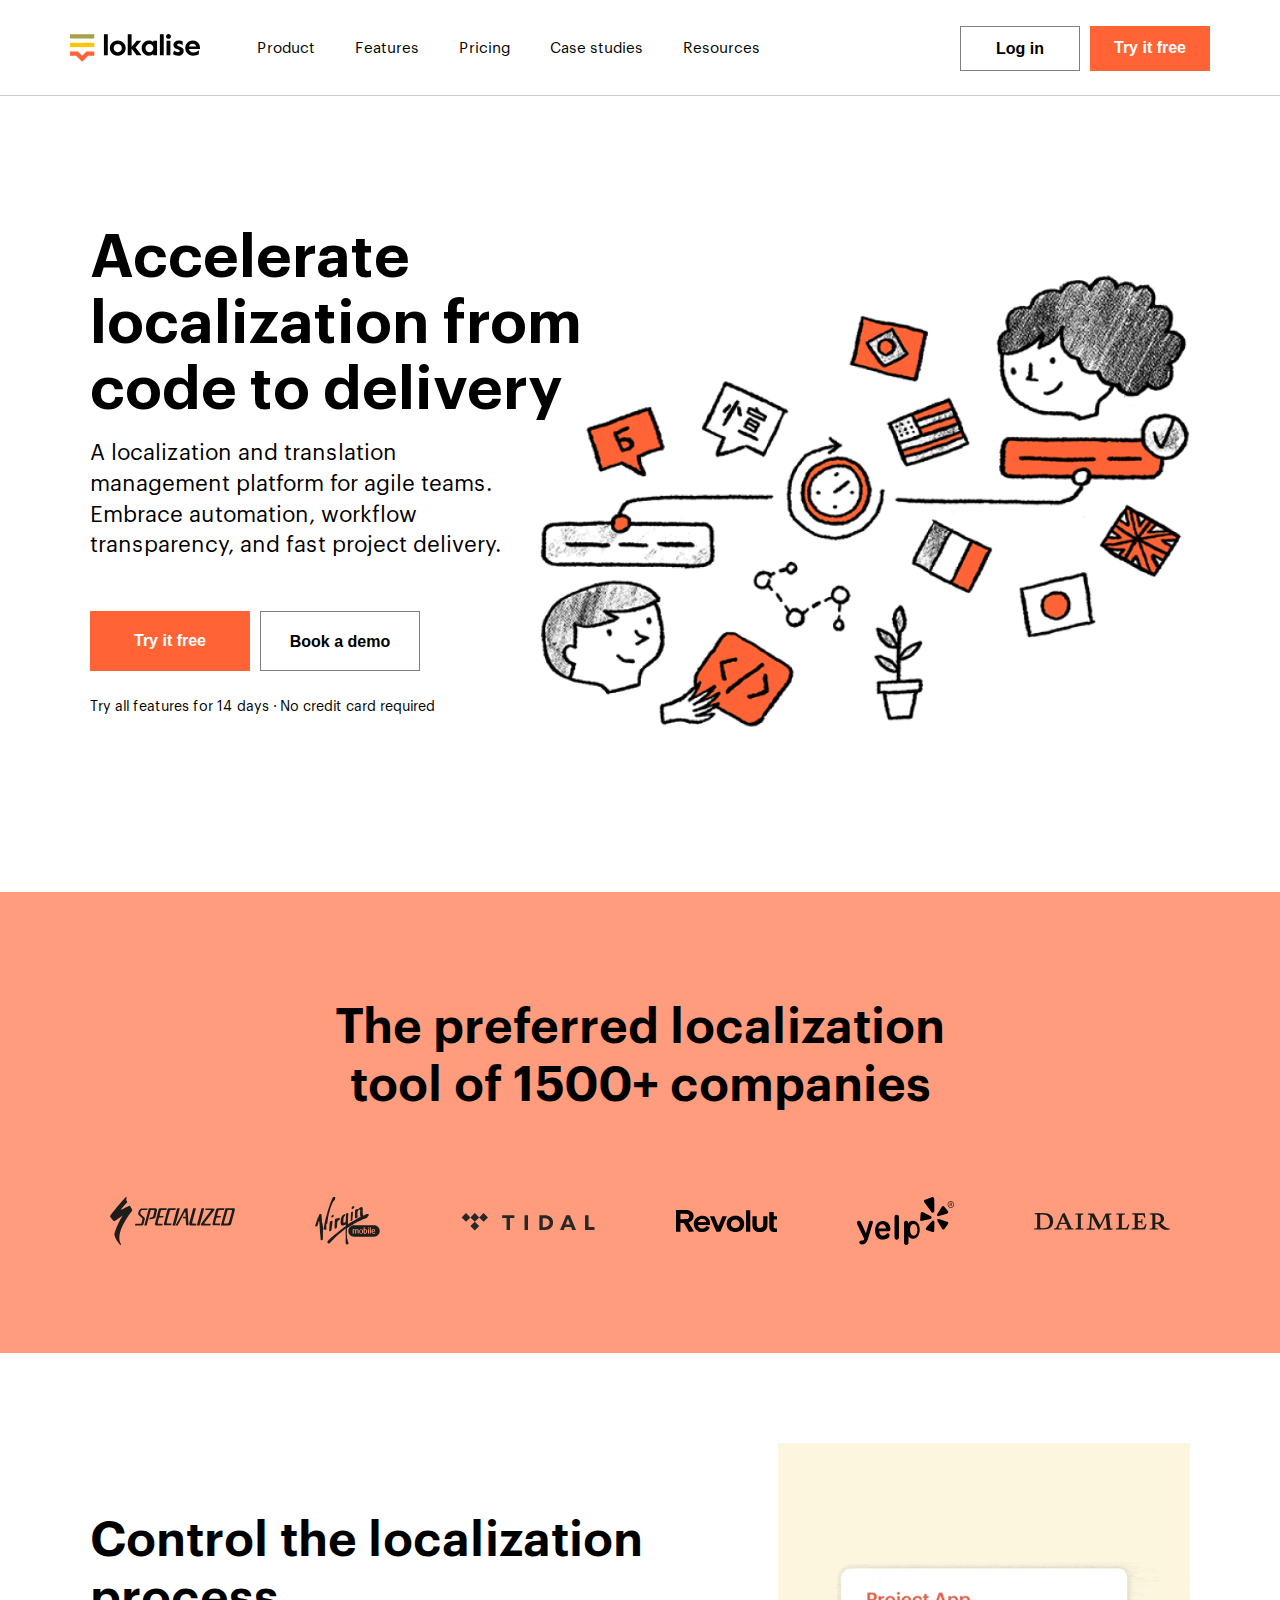
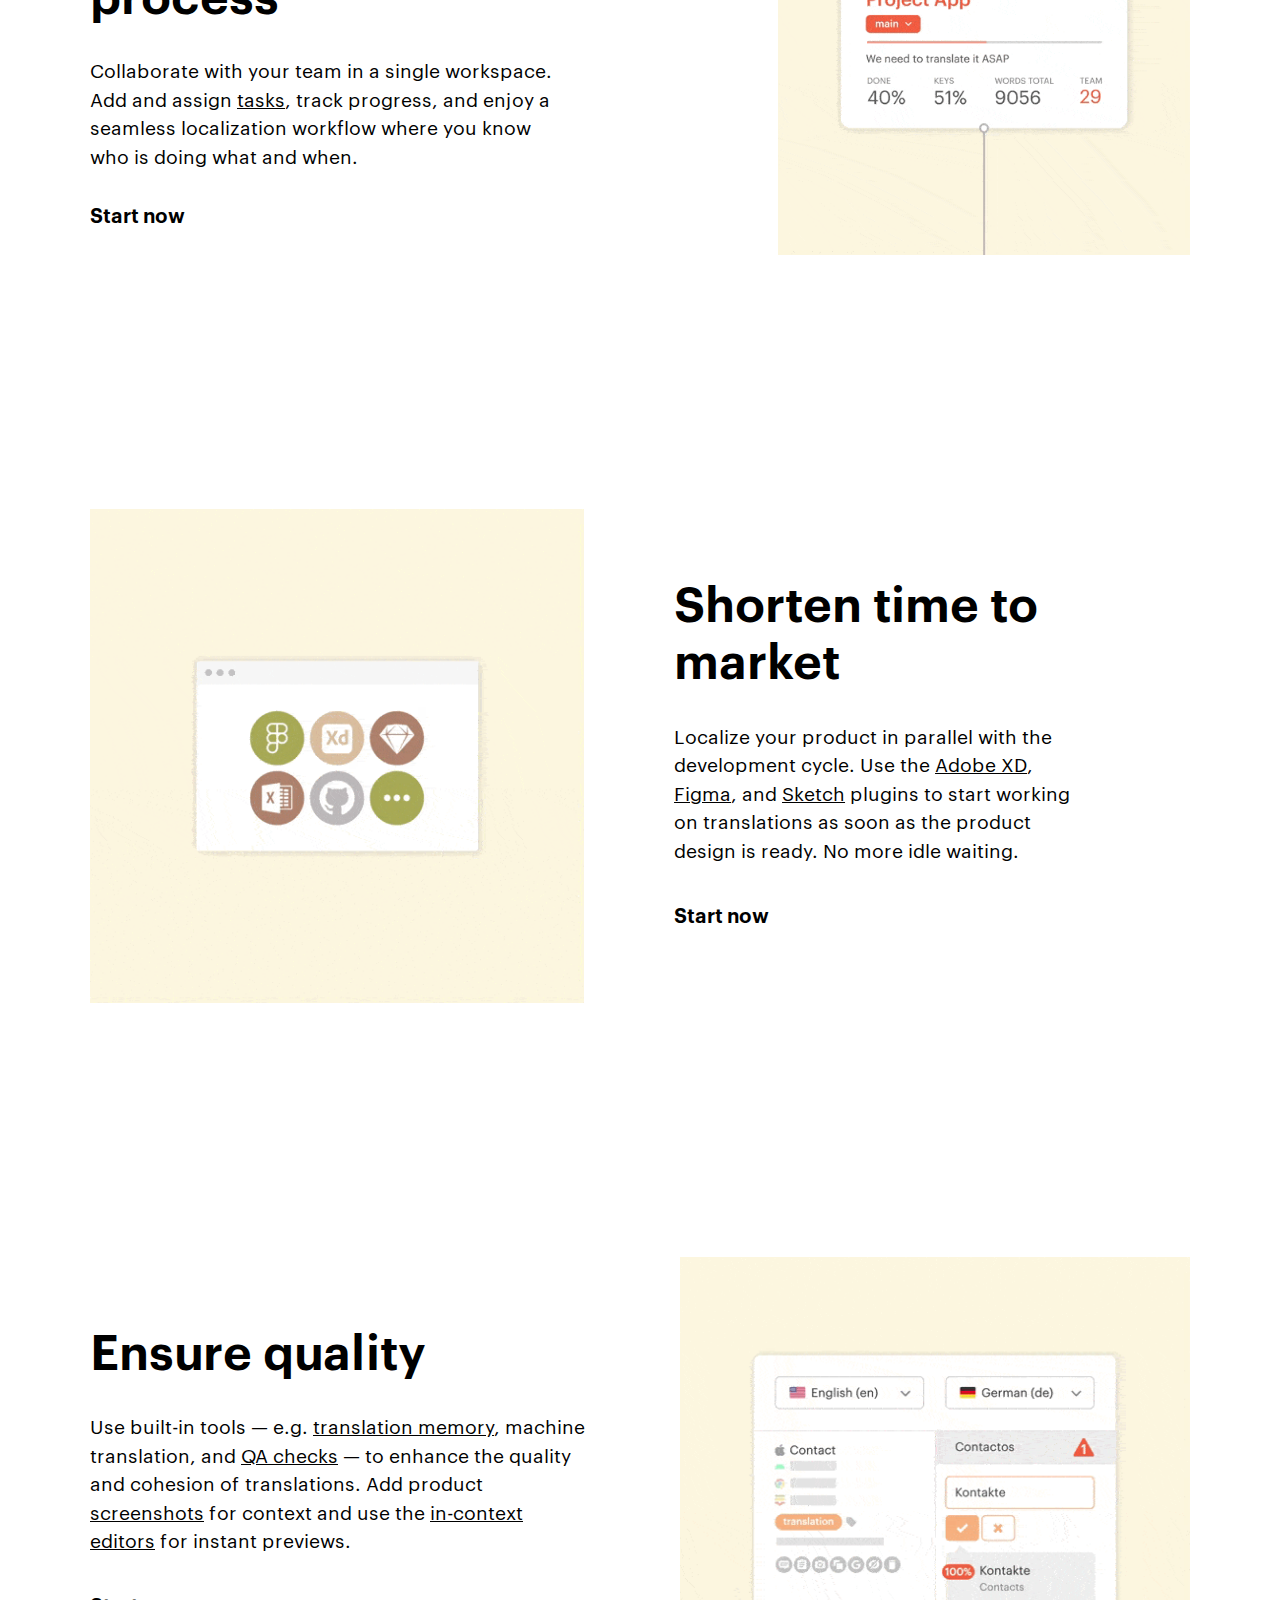
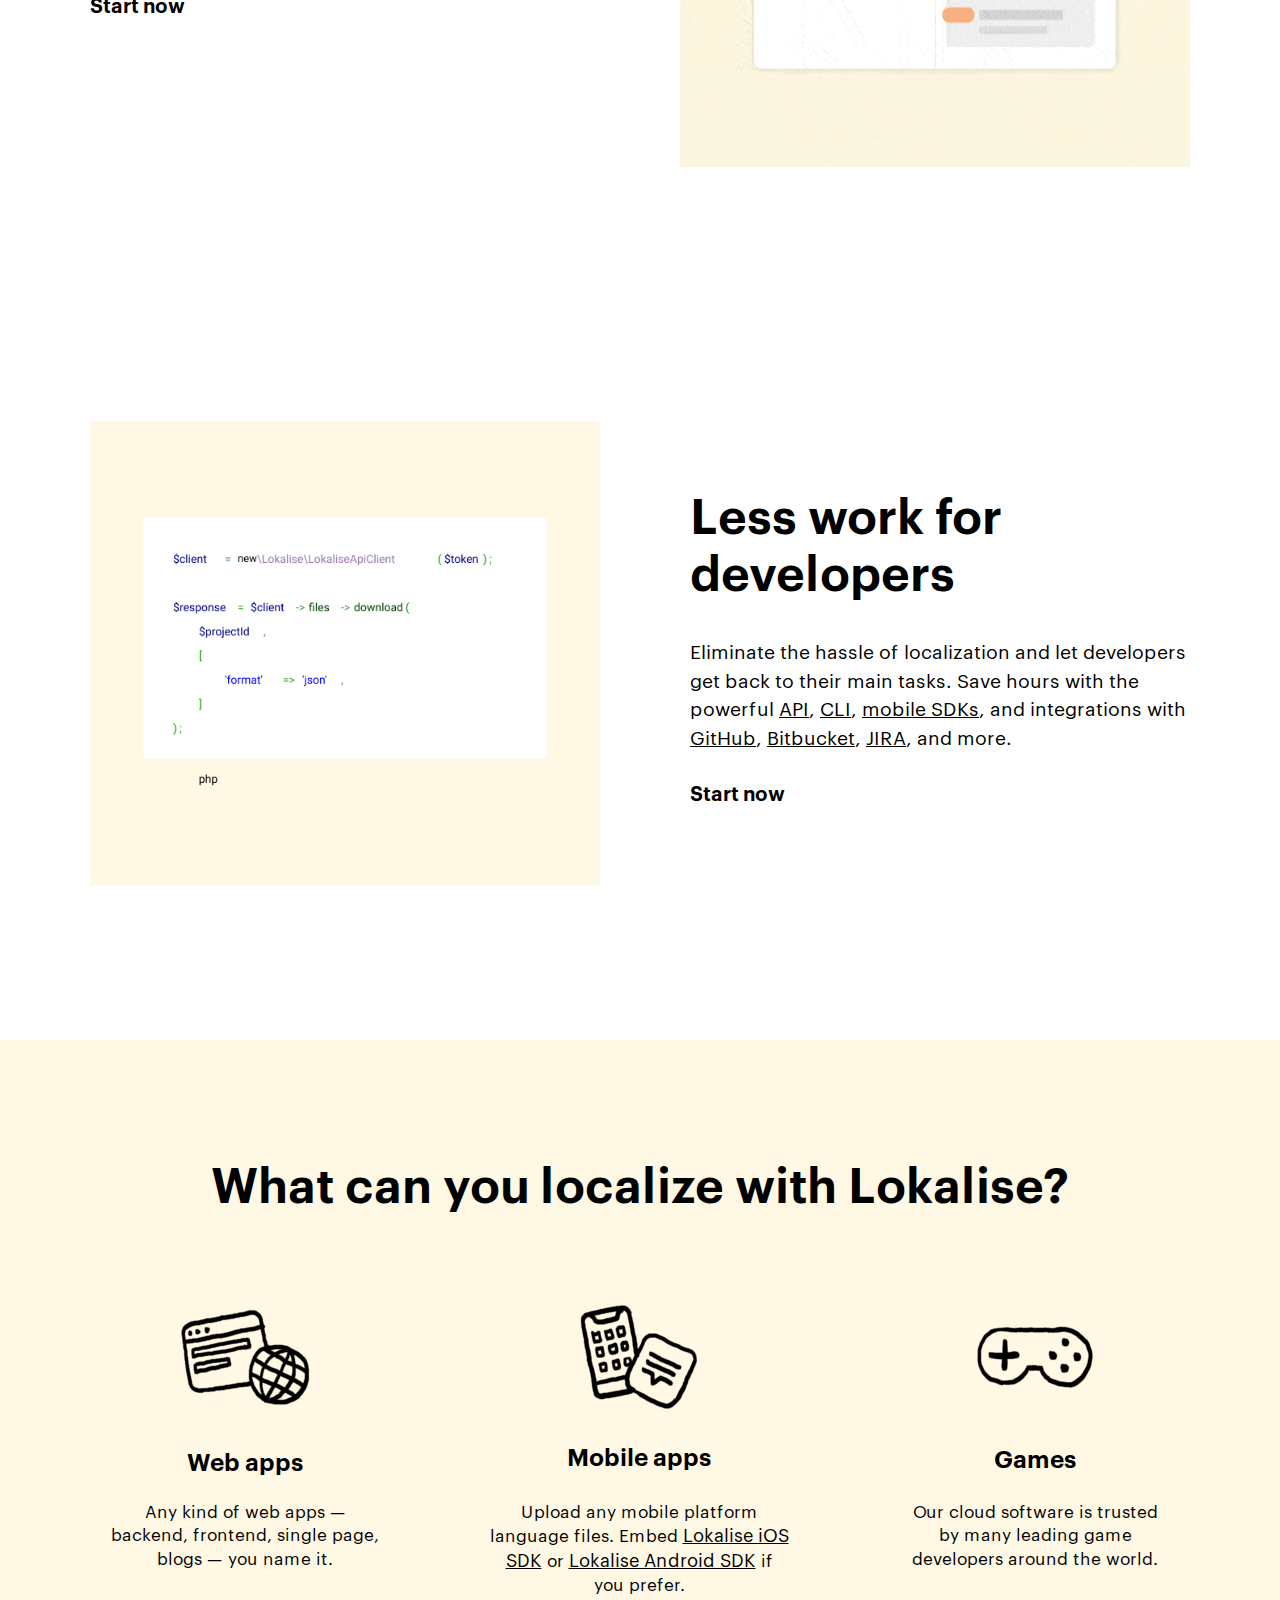
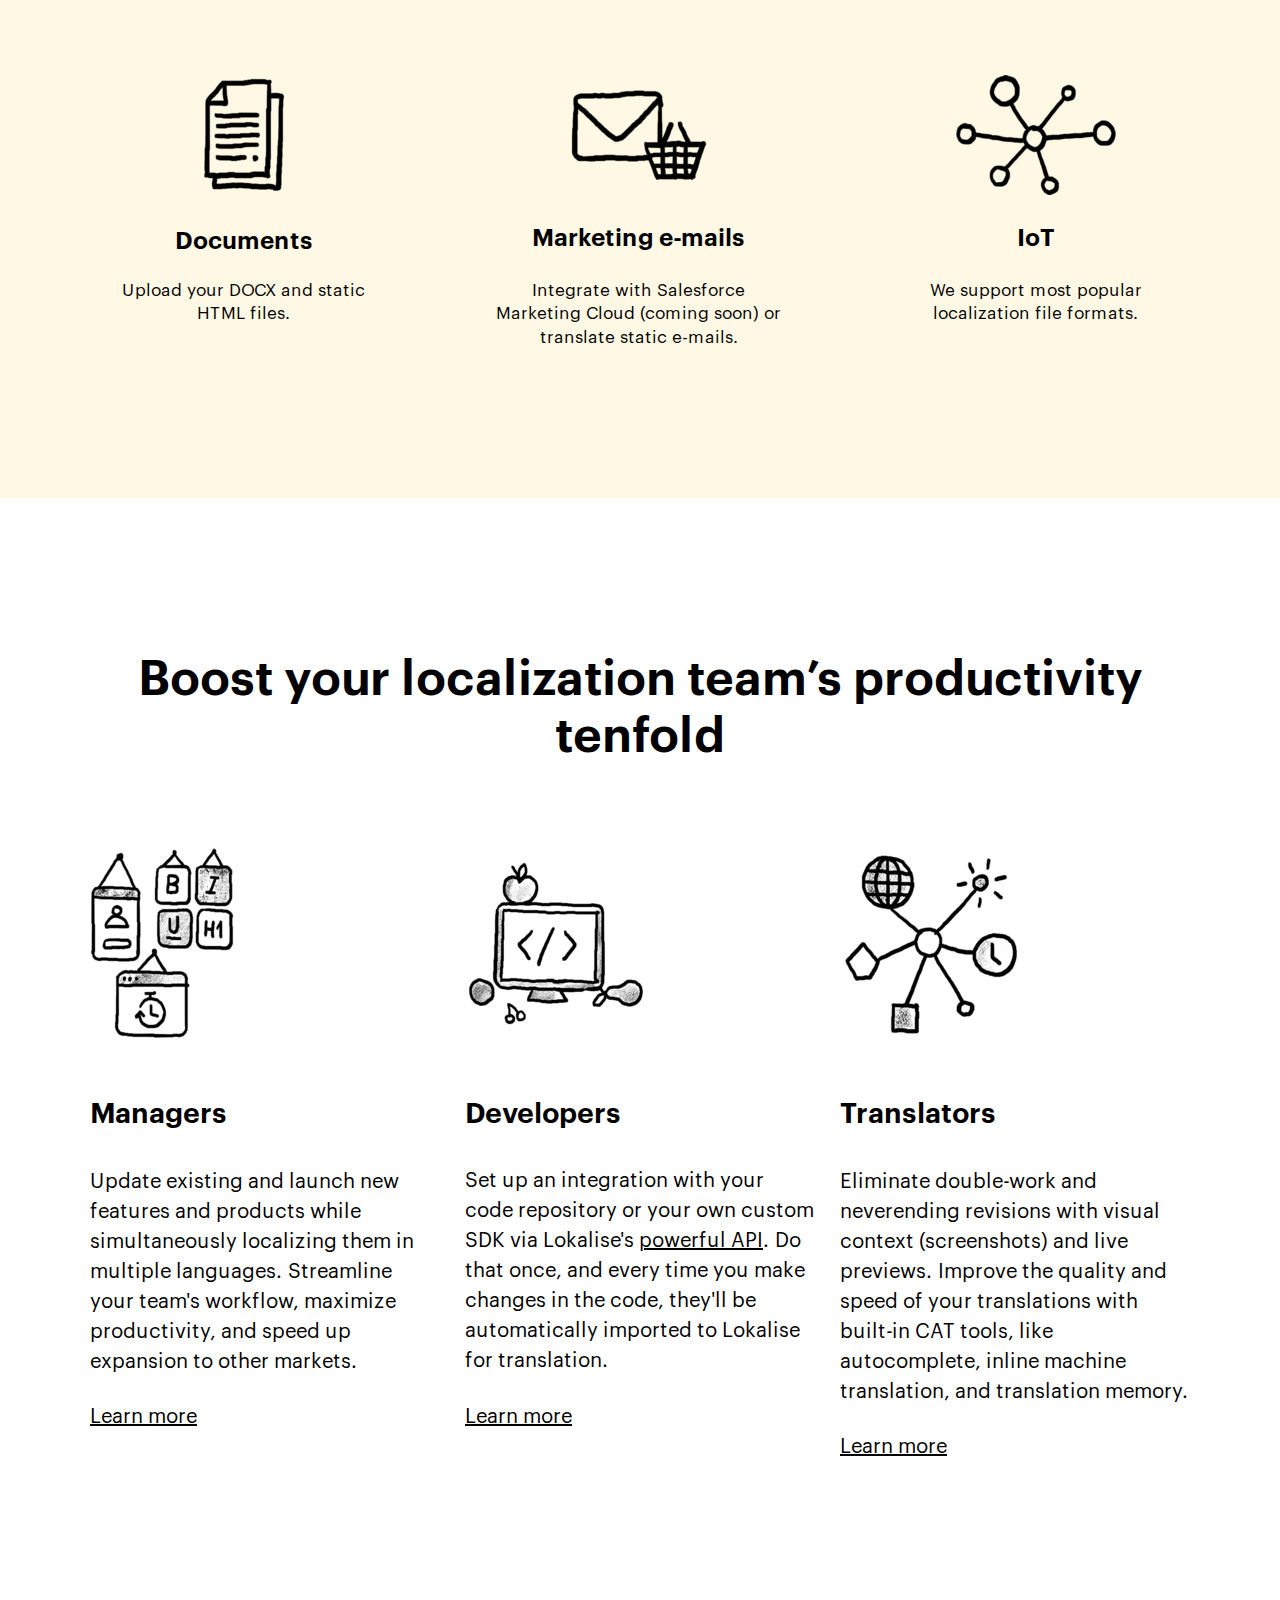
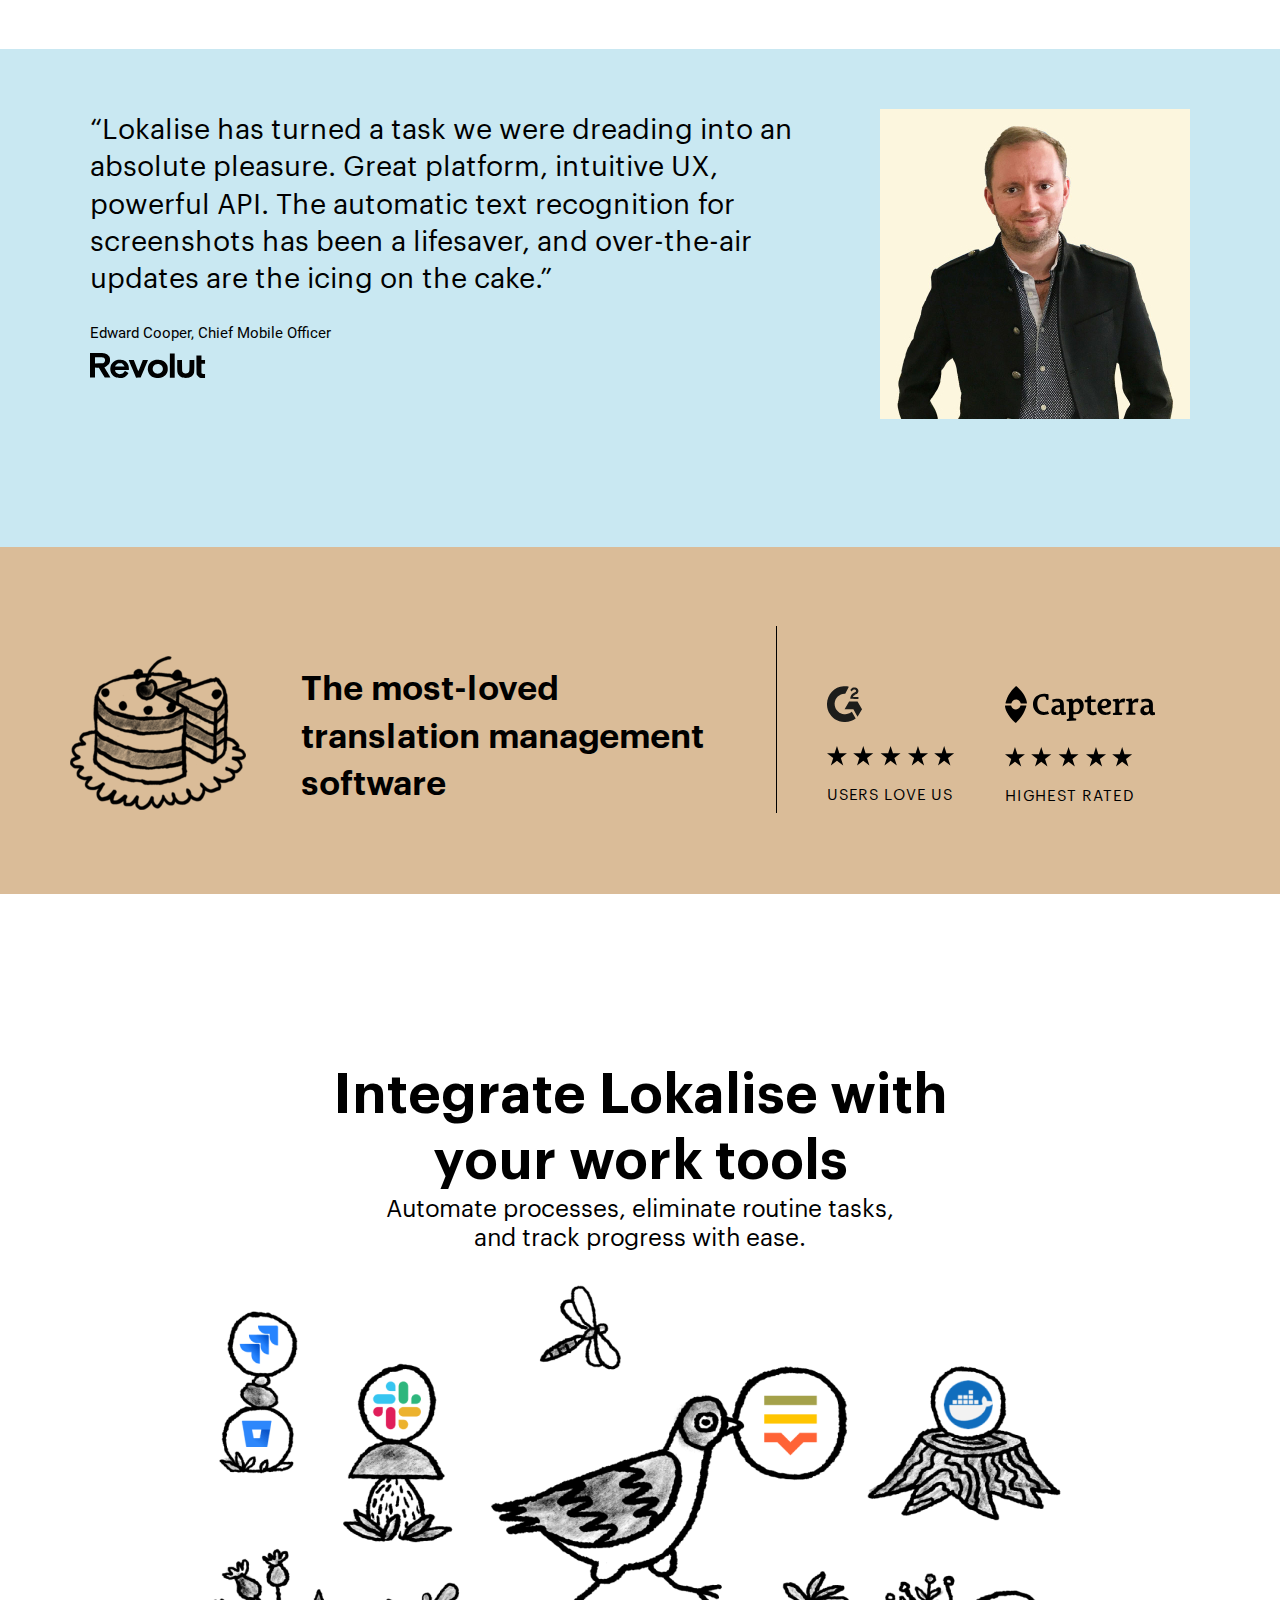
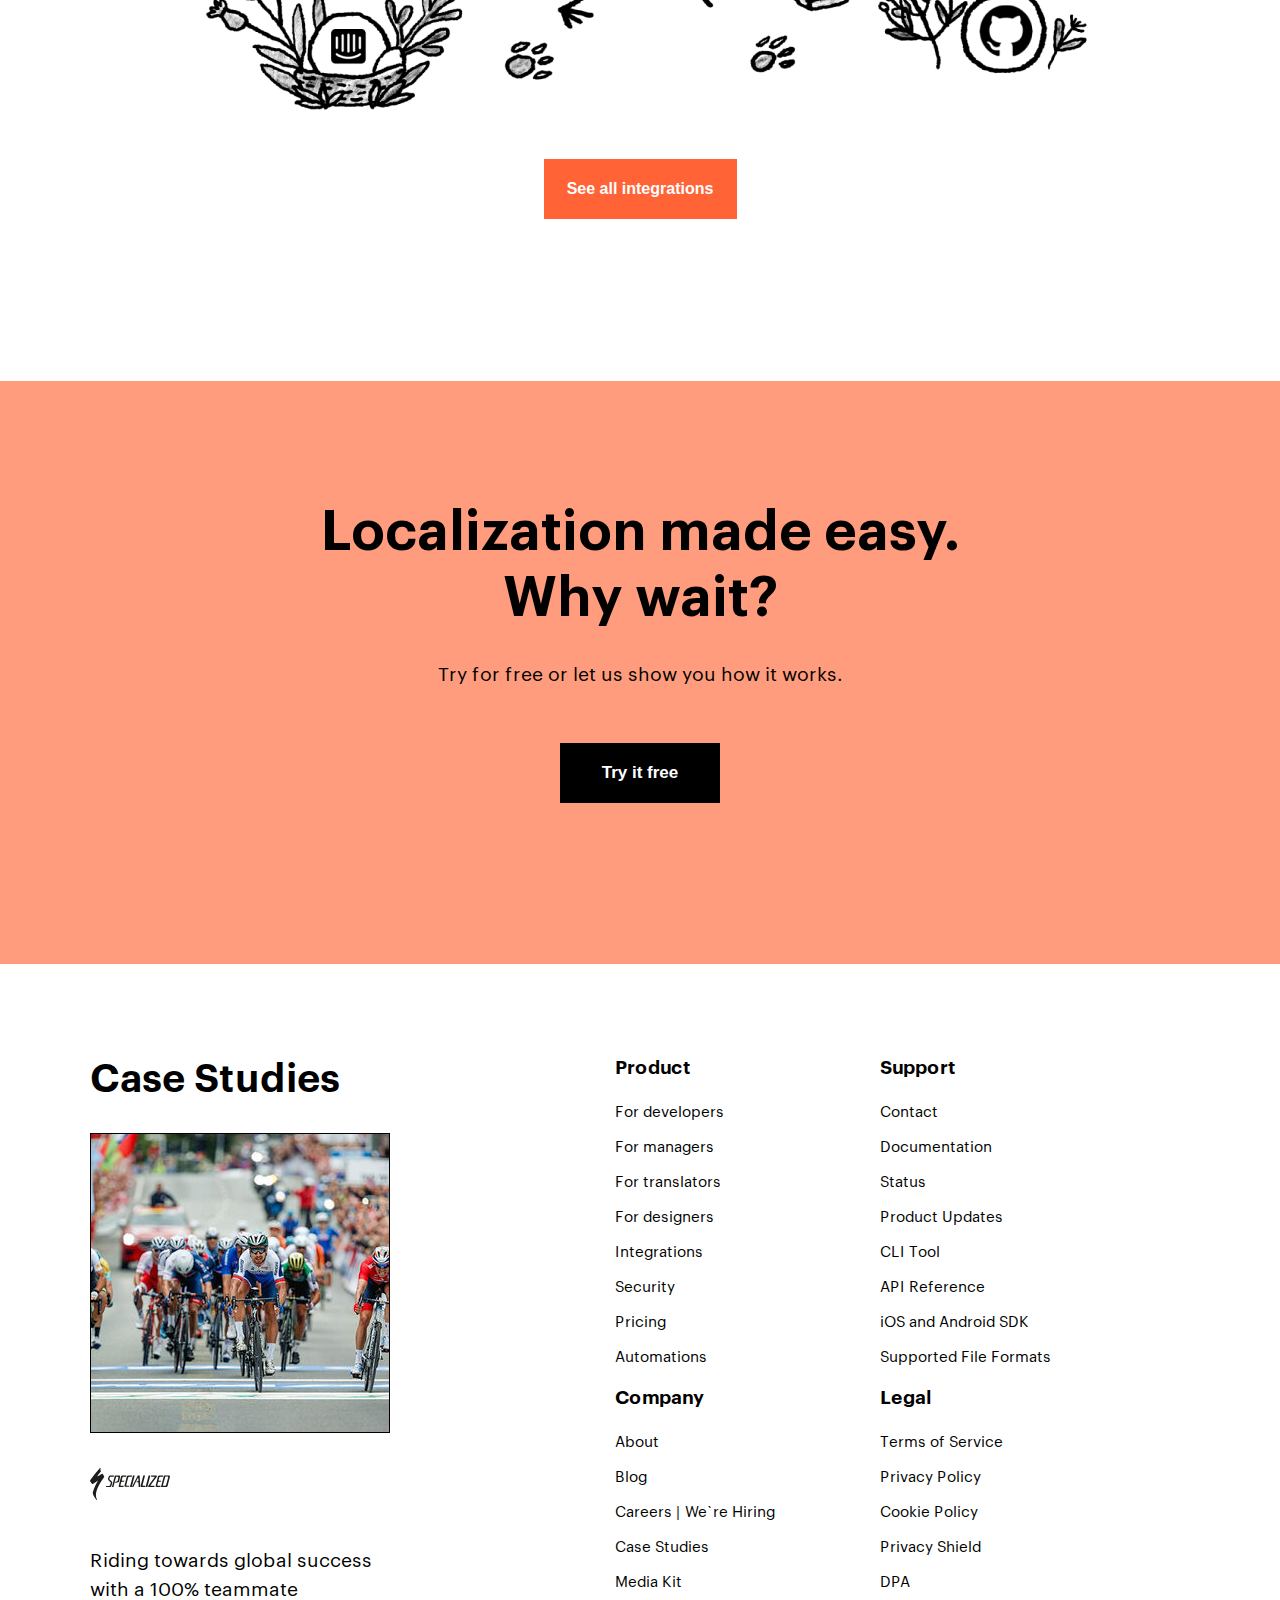
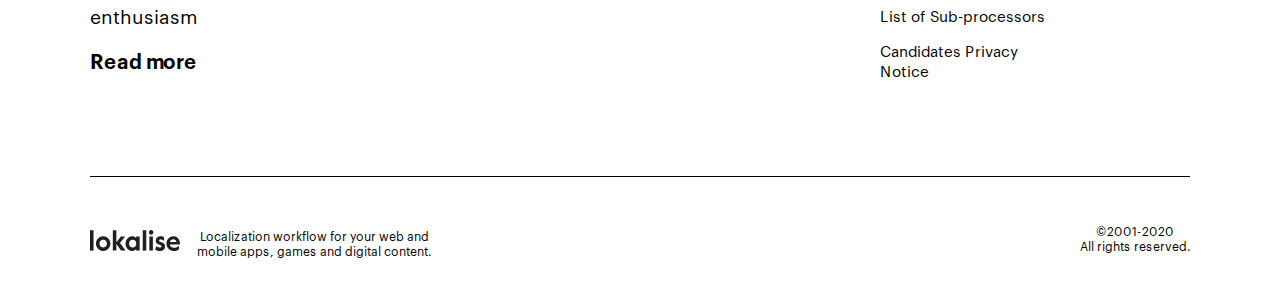
==== commit 9fff72bc: "edits made" ====
--- a/index.html
+++ b/index.html
@@ -581,7 +581,7 @@
                     </div>
                 </div>
                 <div class="footer-right">
-                    <p>©2001-2020</p>
+                    <p class="year">©2001-2020</p>
                     <p>All rights reserved.</p>
                 </div>
             </div>
--- a/css/styles.css
+++ b/css/styles.css
@@ -30,6 +30,43 @@
   font-weight: 600;
 }
 
+@media screen and (max-width: 575.9px) {
+  h2 {
+    font-size: 34px;
+  }
+}
+@media screen and (min-width: 576px) {
+  h2 {
+    font-size: 40px;
+  }
+}
+@media screen and (min-width: 768px) {
+  h2 {
+    font-size: 42px;
+  }
+}
+@media screen and (min-width: 992px) {
+  h2 {
+    font-size: 45px;
+  }
+}
+@media screen and (min-width: 1200px) {
+  h2 {
+    font-size: 48px;
+  }
+}
+@media screen and (min-width: 1400px) {
+  h2 {
+    font-size: 50px;
+  }
+}
+
+@media screen and (max-width: 575.9px) {
+  h3 {
+    font-size: 20px;
+  }
+}
+
 ul {
   list-style: none;
 }
@@ -72,9 +109,16 @@
 }
 
 /* header */
-.header .container {
-  padding-left: 0;
-  padding-right: 0;
+@media screen and (max-width: 992px) {
+  .header .container {
+    padding: 20px;
+  }
+}
+@media (min-width: 992.9px) {
+  .header .container {
+    padding-left: 0;
+    padding-right: 0;
+  }
 }
 
 .header {
@@ -185,14 +229,19 @@
   display: flex;
 }
 .show-menu.slide-menu .mobile-wrapper {
+  z-index: 1;
   transform: translateX(0);
 }
 
 .menu {
   display: flex;
-  column-gap: 57px;
   margin: 39px 0 36px;
   padding: 0;
+}
+@media screen and (max-width: 992px) {
+  .menu {
+    gap: 15px;
+  }
 }
 @media screen and (min-width: 992.9px) {
   .menu {
@@ -215,7 +264,7 @@
   font-size: 15px;
   font-style: normal;
   font-weight: 400;
-  line-height: 20px; /* 133.333% */
+  line-height: 1.33; /* 133.333% */
   transition: 0.2s linear all;
 }
 
@@ -242,7 +291,7 @@
   font-size: 16px;
   font-style: normal;
   font-weight: 600;
-  line-height: 45px; /* 281.25% */
+  line-height: 2.81; /* 281.25% */
   transition: 0.2s linear all;
 }
 
@@ -259,7 +308,7 @@
   font-size: 16px;
   font-style: normal;
   font-weight: 600;
-  line-height: 45px; /* 281.25% */
+  line-height: 2.81; /* 281.25% */
   transition: 0.2s linear all;
 }
 
@@ -269,9 +318,17 @@
 }
 
 /* Main page */
-.main-page {
-  padding-top: 129px;
-  padding-bottom: 172px;
+@media screen and (max-width: 992px) {
+  .main-page {
+    padding-top: 80px;
+    padding-bottom: 80px;
+  }
+}
+@media screen and (min-width: 992.9px) {
+  .main-page {
+    padding-top: 129px;
+    padding-bottom: 172px;
+  }
 }
 
 .content-box {
@@ -286,7 +343,7 @@
 
 h1 {
   font-style: normal;
-  line-height: 70px; /* 107.692% */
+  line-height: 1.1; /* 107.692% */
   margin-bottom: 51px;
 }
 @media screen and (max-width: 575.9px) {
@@ -332,33 +389,38 @@
 
 .left-text {
   font-style: normal;
-  line-height: 35px; /* 140% */
-  margin-bottom: 50px;
+  line-height: 1.4; /* 140% */
 }
 @media screen and (max-width: 575.9px) {
   .left-text {
     text-align: center;
     margin: 0 auto;
-    font-size: 12px;
+    font-size: 16px;
+    margin-top: 15px;
+    margin-bottom: 15px;
   }
 }
 @media screen and (min-width: 576px) {
   .left-text {
     text-align: center;
     margin: 0 auto;
-    font-size: 15px;
+    font-size: 16px;
     width: 410px;
+    margin-top: 15px;
+    margin-bottom: 15px;
   }
 }
 @media screen and (min-width: 768px) {
   .left-text {
-    font-size: 18px;
+    font-size: 20px;
     width: 420px;
   }
 }
 @media screen and (min-width: 992px) {
   .left-text {
-    margin: 0;
+    margin-left: 0;
+    margin-right: 0;
+    margin-bottom: 50px;
     text-align: start;
     font-size: 20px;
     width: 425px;
@@ -397,7 +459,6 @@
 .main-btn {
   width: 160px;
   height: 60px;
-  margin-bottom: 25px;
   transition: 0.2s linear all;
   font-size: 16px;
 }
@@ -405,6 +466,11 @@
   .main-btn {
     display: block;
     margin: 0 auto;
+  }
+}
+@media screen and (min-width: 576px) {
+  .main-btn {
+    margin-bottom: 25px;
   }
 }
 
@@ -419,7 +485,7 @@
   text-align: center;
   font-style: normal;
   font-weight: 600;
-  line-height: 60px; /* 375% */
+  line-height: 3.75; /* 375% */
   border: none;
 }
 @media screen and (max-width: 575.9px) {
@@ -443,13 +509,18 @@
   text-align: center;
   font-style: normal;
   font-weight: 600;
-  line-height: 60px; /* 375% */
+  line-height: 3.75; /* 375% */
+}
+@media screen and (max-width: 575.9px) {
+  .main-btn2 {
+    margin-bottom: 15px;
+  }
 }
 
 .descr-btn {
   color: black;
   font-style: normal;
-  line-height: 25px; /* 166.667% */
+  line-height: 1.7; /* 166.667% */
 }
 @media screen and (max-width: 575.9px) {
   .descr-btn {
@@ -528,51 +599,54 @@
 /* Companies page */
 .companies-section {
   background: #ff9c7d;
-  padding-top: 108px;
-  padding-bottom: 104px;
+}
+@media screen and (max-width: 1199.9px) {
+  .companies-section {
+    padding-top: 80px;
+    padding-bottom: 80px;
+  }
+}
+@media screen and (min-width: 1200px) {
+  .companies-section {
+    padding-top: 108px;
+    padding-bottom: 104px;
+  }
 }
 
 .wrapper-companies h2 {
   text-align: center;
   font-style: normal;
-  line-height: 60px; /* 120% */
+  line-height: 1.2; /* 120% */
   margin: 0 auto;
 }
 @media screen and (max-width: 575.9px) {
   .wrapper-companies h2 {
-    font-size: 38px;
     margin-bottom: 50px;
   }
 }
 @media screen and (min-width: 576px) {
   .wrapper-companies h2 {
-    font-size: 40px;
-    width: 540px;
     margin-bottom: 50px;
   }
 }
 @media screen and (min-width: 768px) {
   .wrapper-companies h2 {
-    font-size: 42px;
     width: 600px;
   }
 }
 @media screen and (min-width: 992px) {
   .wrapper-companies h2 {
-    font-size: 45px;
     width: 650px;
     margin-bottom: 82px;
   }
 }
 @media screen and (min-width: 1200px) {
   .wrapper-companies h2 {
-    font-size: 48px;
     width: 700px;
   }
 }
 @media screen and (min-width: 1400px) {
   .wrapper-companies h2 {
-    font-size: 50px;
     width: 720px;
   }
 }
@@ -641,8 +715,7 @@
 
 .process-subtitle {
   font-style: normal;
-  font-weight: 600;
-  line-height: 60px; /* 120% */
+  line-height: 1.2; /* 120% */
 }
 .process-subtitle:not(.process-subtitle-work) {
   margin-bottom: 30px;
@@ -651,36 +724,18 @@
   .process-subtitle {
     text-align: center;
     margin: 0 auto;
-    font-size: 38px;
   }
 }
 @media screen and (min-width: 576px) {
   .process-subtitle {
     text-align: center;
     margin: 0 auto;
-    font-size: 40px;
-  }
-}
-@media screen and (min-width: 768px) {
+  }
+}
+@media screen and (min-width: 992px) {
   .process-subtitle {
-    font-size: 42px;
-  }
-}
-@media screen and (min-width: 992px) {
-  .process-subtitle {
-    font-size: 45px;
     margin: 0;
     text-align: start;
-  }
-}
-@media screen and (min-width: 1200px) {
-  .process-subtitle {
-    font-size: 48px;
-  }
-}
-@media screen and (min-width: 1400px) {
-  .process-subtitle {
-    font-size: 50px;
   }
 }
 @media screen and (min-width: 1400px) {
@@ -730,13 +785,18 @@
 }
 @media screen and (max-width: 991.9px) {
   .flex:not(:last-child) {
-    margin-bottom: 90px;
+    margin-bottom: 70px;
   }
 }
 @media screen and (min-width: 992px) {
   .flex {
     column-gap: 70px;
   }
+  .flex:not(:last-child) {
+    margin-bottom: 150px;
+  }
+}
+@media screen and (min-width: 1200px) {
   .flex:not(:last-child) {
     margin-bottom: 250px;
   }
@@ -817,7 +877,7 @@
   font-size: 20px;
   font-style: normal;
   font-weight: 600;
-  line-height: 30px; /* 150% */
+  line-height: 1.5; /* 150% */
   transition: 0.2s linear all;
 }
 
@@ -845,7 +905,7 @@
 .text {
   font-style: normal;
   font-weight: 400;
-  line-height: 30px; /* 150% */
+  line-height: 1.5; /* 150% */
 }
 @media screen and (max-width: 575.9px) {
   .text {
@@ -959,45 +1019,38 @@
 /* Localize page */
 .localize {
   background-color: #fff8e4;
-  padding-top: 120px;
-  padding-bottom: 93px;
+}
+@media screen and (max-width: 1199.9px) {
+  .localize {
+    padding-top: 80px;
+    padding-bottom: 80px;
+  }
+}
+@media screen and (min-width: 1200px) {
+  .localize {
+    padding-top: 120px;
+    padding-bottom: 93px;
+  }
 }
 
 .localize-title {
   text-align: center;
   font-style: normal;
-  font-weight: 600;
-  line-height: 60px; /* 120% */
-  margin-bottom: 58px;
+  line-height: 1.2; /* 120% */
 }
 @media screen and (max-width: 575.9px) {
   .localize-title {
-    font-size: 40px;
+    margin-bottom: 30px;
   }
 }
 @media screen and (min-width: 576px) {
   .localize-title {
-    font-size: 42px;
+    margin-bottom: 30px;
   }
 }
 @media screen and (min-width: 768px) {
   .localize-title {
-    font-size: 44px;
-  }
-}
-@media screen and (min-width: 992px) {
-  .localize-title {
-    font-size: 46px;
-  }
-}
-@media screen and (min-width: 1200px) {
-  .localize-title {
-    font-size: 48px;
-  }
-}
-@media screen and (min-width: 1400px) {
-  .localize-title {
-    font-size: 50px;
+    margin-bottom: 58px;
   }
 }
 
@@ -1104,13 +1157,7 @@
 .localize-subtitle {
   text-align: center;
   font-style: normal;
-  font-weight: 600;
-  line-height: 35px; /* 140% */
-}
-@media screen and (max-width: 575.9px) {
-  .localize-subtitle {
-    font-size: 20px;
-  }
+  line-height: 1.4; /* 140% */
 }
 @media screen and (min-width: 576px) {
   .localize-subtitle {
@@ -1160,25 +1207,20 @@
   text-align: center;
   font-style: normal;
   font-weight: 400;
-  line-height: 25px; /* 138.889% */
+  line-height: 1.38; /* 138.889% */
 }
 @media screen and (max-width: 575.9px) {
   .app-descr {
-    font-size: 13px;
+    font-size: 15px;
     margin: 0 auto;
     max-width: 300px;
   }
 }
 @media screen and (min-width: 576px) {
   .app-descr {
-    font-size: 14px;
+    font-size: 15px;
     width: 300px;
     margin: 0 auto;
-  }
-}
-@media screen and (min-width: 768px) {
-  .app-descr {
-    font-size: 15px;
   }
 }
 @media screen and (min-width: 992px) {
@@ -1322,7 +1364,7 @@
   font-size: 18px;
   font-style: normal;
   font-weight: 400;
-  line-height: 25px;
+  line-height: 1.38;
   text-decoration-line: underline;
   transition: 0.2s linear all;
 }
@@ -1334,46 +1376,37 @@
 /* Boost page */
 .boost-page {
   border-color: #fff;
-  padding-top: 154px;
-  padding-bottom: 67px;
+}
+@media screen and (max-width: 1199.9px) {
+  .boost-page {
+    padding-top: 80px;
+    padding-bottom: 80px;
+  }
+}
+@media screen and (min-width: 1200px) {
+  .boost-page {
+    padding-top: 154px;
+    padding-bottom: 67px;
+  }
 }
 
 .boost-title {
   font-style: normal;
-  font-weight: 600;
-  line-height: 60px; /* 120% */
+  line-height: 1.2; /* 120% */
   margin-bottom: 25px;
 }
 @media screen and (max-width: 575.9px) {
   .boost-title {
     text-align: center;
-    font-size: 40px;
   }
 }
 @media screen and (min-width: 576px) {
   .boost-title {
-    font-size: 42px;
-    text-align: center;
-  }
-}
-@media screen and (min-width: 768px) {
+    text-align: center;
+  }
+}
+@media screen and (min-width: 1400px) {
   .boost-title {
-    font-size: 44px;
-  }
-}
-@media screen and (min-width: 992px) {
-  .boost-title {
-    font-size: 46px;
-  }
-}
-@media screen and (min-width: 1200px) {
-  .boost-title {
-    font-size: 48px;
-  }
-}
-@media screen and (min-width: 1400px) {
-  .boost-title {
-    font-size: 50px;
     text-align: start;
   }
 }
@@ -1403,16 +1436,6 @@
   }
 }
 
-@media screen and (max-width: 575.9px) {
-  .boost {
-    margin-top: 50px;
-  }
-}
-@media screen and (min-width: 576px) {
-  .boost {
-    margin-top: 50px;
-  }
-}
 @media screen and (min-width: 768px) {
   .boost:not(:last-child) {
     margin-bottom: 150px;
@@ -1458,12 +1481,10 @@
 
 .boost-subtitle {
   font-style: normal;
-  font-weight: 600;
-  line-height: 40px; /* 133.333% */
+  line-height: 1.33; /* 133.333% */
 }
 @media screen and (max-width: 575.9px) {
   .boost-subtitle {
-    font-size: 20px;
     text-align: center;
     margin-bottom: 15px;
   }
@@ -1510,7 +1531,7 @@
   font-size: 20px;
   font-style: normal;
   font-weight: 400;
-  line-height: 30px; /* 150% */
+  line-height: 1.5; /* 150% */
 }
 @media screen and (max-width: 575.9px) {
   .boost-descr {
@@ -1580,7 +1601,7 @@
   font-size: 20px;
   font-style: normal;
   font-weight: 400;
-  line-height: 30px; /* 150% */
+  line-height: 1.5; /* 150% */
   text-decoration-line: underline;
   transition: 0.2s linear all;
 }
@@ -1594,7 +1615,7 @@
   font-size: 20px;
   font-style: normal;
   font-weight: 400;
-  line-height: 30px;
+  line-height: 1.5;
   margin-bottom: 26px;
   text-decoration-line: underline;
   transition: 0.2s linear all;
@@ -1604,26 +1625,1183 @@
   color: #ff6336;
 }
 
-/* @media screen and (max-width: 575.9px) {
-
-    }
-
-    @media screen and (min-width: $breakpoint-sm) {
-
-    }
-
-    @media screen and (min-width: $breakpoint-md) {
-
-    }
-
-    @media screen and (min-width: $breakpoint-lg) {
-
-    }
-
-    @media screen and (min-width: $breakpoint-xl) {
-
-    }
-
-    @media screen and (min-width: $breakpoint-xxl) { 
-
-    } *//*# sourceMappingURL=styles.css.map */+/* Review page */
+.review {
+  background-color: #c9e8f2;
+}
+
+.wrapper-review {
+  display: flex;
+}
+@media screen and (max-width: 575.9px) {
+  .wrapper-review {
+    flex-direction: column-reverse;
+  }
+}
+@media screen and (min-width: 576px) {
+  .wrapper-review {
+    flex-direction: column-reverse;
+  }
+}
+@media screen and (min-width: 768px) {
+  .wrapper-review {
+    flex-direction: inherit;
+    column-gap: 45px;
+  }
+}
+@media screen and (min-width: 992px) {
+  .wrapper-review {
+    column-gap: 50px;
+  }
+}
+@media screen and (min-width: 1200px) {
+  .wrapper-review {
+    column-gap: 55px;
+  }
+}
+@media screen and (min-width: 1400px) {
+  .wrapper-review {
+    column-gap: 59.3px;
+  }
+}
+
+@media screen and (max-width: 575.9px) {
+  .review-box {
+    margin-bottom: 80px;
+  }
+}
+@media screen and (min-width: 576px) {
+  .review-box {
+    margin-bottom: 80px;
+  }
+}
+@media screen and (min-width: 768px) {
+  .review-box {
+    margin-top: 43px;
+    margin-bottom: 150px;
+  }
+}
+
+.review-info {
+  font-style: normal;
+  font-weight: 400;
+  line-height: 1.33; /* 133.333% */
+  margin-top: 20px;
+  margin-bottom: 23px;
+}
+@media screen and (max-width: 575.9px) {
+  .review-info {
+    font-size: 20px;
+    text-align: center;
+  }
+}
+@media screen and (min-width: 576px) {
+  .review-info {
+    font-size: 22px;
+    text-align: center;
+  }
+}
+@media screen and (min-width: 768px) {
+  .review-info {
+    font-size: 24px;
+    width: 325px;
+    text-align: start;
+  }
+}
+@media screen and (min-width: 992px) {
+  .review-info {
+    width: 560px;
+    font-size: 26px;
+  }
+}
+@media screen and (min-width: 1200px) {
+  .review-info {
+    width: 735px;
+    font-size: 28px;
+  }
+}
+@media screen and (min-width: 1400px) {
+  .review-info {
+    width: 920.702px;
+    font-size: 30px;
+  }
+}
+
+.name {
+  font-family: Roboto;
+  font-size: 15px;
+  font-style: normal;
+  font-weight: 400;
+  line-height: 1.66; /* 166.667% */
+  margin-bottom: 7px;
+}
+@media screen and (max-width: 575.9px) {
+  .name {
+    text-align: center;
+  }
+}
+@media screen and (min-width: 576px) {
+  .name {
+    text-align: center;
+  }
+}
+@media screen and (min-width: 768px) {
+  .name {
+    text-align: start;
+  }
+}
+
+@media screen and (max-width: 575.9px) {
+  .review-company {
+    text-align: center;
+  }
+}
+@media screen and (min-width: 576px) {
+  .review-company {
+    text-align: center;
+  }
+}
+@media screen and (min-width: 768px) {
+  .review-company {
+    text-align: start;
+    margin-bottom: 15px;
+  }
+}
+
+@media screen and (max-width: 575.9px) {
+  .right-photo {
+    text-align: center;
+    margin-top: 60px;
+  }
+}
+@media screen and (min-width: 576px) {
+  .right-photo {
+    text-align: center;
+    margin-top: 60px;
+  }
+}
+@media screen and (min-width: 768px) {
+  .right-photo {
+    text-align: start;
+    margin-top: 100px;
+  }
+}
+@media screen and (min-width: 992px) {
+  .right-photo {
+    margin-top: 80px;
+  }
+}
+@media screen and (min-width: 1200px) {
+  .right-photo {
+    margin-top: 60px;
+  }
+}
+@media screen and (min-width: 1400px) {
+  .right-photo {
+    margin-top: 52px;
+    margin-bottom: 105px;
+  }
+}
+
+/* Translation page */
+.translation {
+  background-color: #dabc98;
+  padding-top: 69px;
+  padding-bottom: 80px;
+}
+
+@media screen and (min-width: 768px) {
+  .translation .container {
+    padding-left: 0px;
+  }
+}
+
+.wrapper-translation {
+  display: flex;
+}
+@media screen and (max-width: 575.9px) {
+  .wrapper-translation {
+    flex-direction: column;
+  }
+}
+@media screen and (min-width: 576px) {
+  .wrapper-translation {
+    flex-direction: column;
+  }
+}
+@media screen and (min-width: 768px) {
+  .wrapper-translation {
+    flex-direction: inherit;
+  }
+}
+
+.left-box {
+  display: flex;
+}
+@media screen and (max-width: 575.9px) {
+  .left-box {
+    flex-direction: column;
+  }
+}
+@media screen and (min-width: 576px) {
+  .left-box {
+    flex-direction: column;
+  }
+}
+@media screen and (min-width: 768px) {
+  .left-box {
+    flex-direction: inherit;
+    margin-right: 35px;
+    column-gap: 35px;
+  }
+}
+@media screen and (min-width: 992px) {
+  .left-box {
+    margin-right: 20px;
+    column-gap: 50px;
+  }
+}
+@media screen and (min-width: 1200px) {
+  .left-box {
+    column-gap: 55px;
+    margin-right: 55px;
+  }
+}
+@media screen and (min-width: 1400px) {
+  .left-box {
+    margin-right: 125px;
+    column-gap: 67px;
+  }
+}
+
+@media screen and (max-width: 575.9px) {
+  .vr {
+    display: inline;
+    margin-top: 30px;
+    border-bottom: 1px solid #000;
+  }
+}
+@media screen and (min-width: 576px) {
+  .vr {
+    display: inline;
+    margin-top: 30px;
+    border-bottom: 1px solid #000;
+  }
+}
+@media screen and (min-width: 768px) {
+  .vr {
+    display: inline;
+    margin-top: 10px;
+    border-right: 1px solid #000;
+    height: 245px;
+  }
+}
+@media screen and (min-width: 992px) {
+  .vr {
+    height: 237px;
+  }
+}
+@media screen and (min-width: 1200px) {
+  .vr {
+    height: 187px;
+  }
+}
+@media screen and (min-width: 1400px) {
+  .vr {
+    height: 168px;
+  }
+}
+
+.left-box h2 {
+  font-style: normal;
+  font-weight: 600;
+  line-height: 1.4; /* 142.857% */
+}
+@media screen and (max-width: 575.9px) {
+  .left-box h2 {
+    text-align: center;
+    margin-top: 15px;
+    font-size: 30px;
+  }
+}
+@media screen and (min-width: 576px) {
+  .left-box h2 {
+    text-align: center;
+    margin-top: 15px;
+    font-size: 31px;
+  }
+}
+@media screen and (min-width: 768px) {
+  .left-box h2 {
+    margin-top: 10px;
+    width: 300px;
+    font-size: 32px;
+    text-align: start;
+  }
+}
+@media screen and (min-width: 992px) {
+  .left-box h2 {
+    margin-top: 43px;
+    width: 320px;
+    font-size: 33px;
+  }
+}
+@media screen and (min-width: 1200px) {
+  .left-box h2 {
+    margin-top: 50px;
+    width: 420px;
+    font-size: 34px;
+  }
+}
+@media screen and (min-width: 1400px) {
+  .left-box h2 {
+    margin-top: 47px;
+    width: 461px;
+    font-size: 35px;
+  }
+}
+
+@media screen and (max-width: 575.9px) {
+  .translation-img-box {
+    text-align: center;
+  }
+}
+@media screen and (min-width: 576px) {
+  .translation-img-box {
+    text-align: center;
+  }
+}
+@media screen and (min-width: 768px) {
+  .translation-img-box {
+    text-align: start;
+    margin-top: 70px;
+  }
+}
+@media screen and (min-width: 992px) {
+  .translation-img-box {
+    margin-top: 60px;
+  }
+}
+@media screen and (min-width: 1200px) {
+  .translation-img-box {
+    margin-top: 40px;
+  }
+}
+@media screen and (min-width: 1400px) {
+  .translation-img-box {
+    margin-top: 20px;
+  }
+}
+
+.right-box {
+  display: flex;
+}
+@media screen and (max-width: 575.9px) {
+  .right-box {
+    justify-content: center;
+    text-align: center;
+    margin-top: 20px;
+    column-gap: 50px;
+  }
+}
+@media screen and (min-width: 576px) {
+  .right-box {
+    justify-content: center;
+    text-align: center;
+    margin-top: 20px;
+    column-gap: 70px;
+  }
+}
+@media screen and (min-width: 768px) {
+  .right-box {
+    text-align: start;
+    margin-left: 30px;
+    padding-top: 40px;
+    column-gap: 30px;
+  }
+}
+@media screen and (min-width: 992px) {
+  .right-box {
+    margin-left: 40px;
+    padding-top: 40px;
+    column-gap: 40px;
+  }
+}
+@media screen and (min-width: 1200px) {
+  .right-box {
+    margin-left: 50px;
+    padding-top: 20px;
+    column-gap: 50px;
+  }
+}
+@media screen and (min-width: 1400px) {
+  .right-box {
+    margin-left: 71px;
+    padding-top: 10px;
+    column-gap: 70px;
+  }
+}
+
+.right-box p {
+  font-size: 15px;
+  font-style: normal;
+  font-weight: 400;
+  line-height: 1.66; /* 166.667% */
+  letter-spacing: 0.75px;
+}
+
+.rating-first {
+  margin-top: 30px;
+}
+
+.company-translation {
+  margin-bottom: 20px;
+}
+
+.rating-img {
+  margin-bottom: 14px;
+}
+
+.rating-second {
+  margin-top: 30px;
+}
+
+/* Tools page */
+.tools {
+  border-color: #fff;
+  text-align: center;
+}
+@media screen and (max-width: 1199.9px) {
+  .tools {
+    padding-top: 80px;
+    padding-bottom: 80px;
+  }
+}
+@media screen and (min-width: 1200px) {
+  .tools {
+    padding-top: 169px;
+    padding-bottom: 162px;
+  }
+}
+
+.tools h2 {
+  margin: 0 auto;
+  font-style: normal;
+  line-height: 1.2; /* 115.385% */
+}
+@media screen and (min-width: 576px) {
+  .tools h2 {
+    width: 510px;
+  }
+}
+@media screen and (min-width: 768px) {
+  .tools h2 {
+    width: 650px;
+  }
+}
+@media screen and (min-width: 992px) {
+  .tools h2 {
+    width: 700px;
+  }
+}
+@media screen and (min-width: 1200px) {
+  .tools h2 {
+    width: 750px;
+    font-size: 55px;
+  }
+}
+@media screen and (min-width: 1400px) {
+  .tools h2 {
+    width: 791px;
+    font-size: 65px;
+  }
+}
+
+.tools p {
+  margin: 0 auto;
+  font-style: normal;
+  font-weight: 400;
+  line-height: 1.2; /* 120% */
+  margin-bottom: 25px;
+}
+@media screen and (max-width: 575.9px) {
+  .tools p {
+    max-width: 450px;
+    font-size: 20px;
+    margin-top: 10px;
+  }
+}
+@media screen and (min-width: 576px) {
+  .tools p {
+    width: 450px;
+    font-size: 21px;
+    margin-top: 10px;
+  }
+}
+@media screen and (min-width: 768px) {
+  .tools p {
+    width: 480px;
+    font-size: 22px;
+  }
+}
+@media screen and (min-width: 992px) {
+  .tools p {
+    width: 500px;
+    font-size: 23px;
+  }
+}
+@media screen and (min-width: 1200px) {
+  .tools p {
+    width: 520px;
+    font-size: 24px;
+    margin-top: 0;
+  }
+}
+@media screen and (min-width: 1400px) {
+  .tools p {
+    width: 539px;
+    font-size: 25px;
+  }
+}
+
+.tools-img {
+  margin-bottom: 32px;
+}
+
+.see-btn {
+  width: 193px;
+  height: 60px;
+  background-color: #ff6336;
+  border: none;
+  color: #fff;
+  text-align: center;
+  font-size: 16px;
+  font-style: normal;
+  font-weight: 600;
+  line-height: 3.75; /* 375% */
+  transition: 0.2s linear all;
+}
+
+.see-btn:hover {
+  background-color: #ff9c7d;
+  transform: translateY(-2px);
+}
+
+/* Easy page */
+.easy {
+  background-color: #ff9c7d;
+  text-align: center;
+}
+@media screen and (max-width: 1199.9px) {
+  .easy {
+    padding-top: 80px;
+    padding-bottom: 80px;
+  }
+}
+@media screen and (min-width: 1200px) {
+  .easy {
+    padding-top: 119px;
+    padding-bottom: 161px;
+  }
+}
+
+.easy h2 {
+  margin: 0 auto;
+  font-style: normal;
+  line-height: 1.2; /* 115.385% */
+  margin-bottom: 29px;
+}
+@media screen and (min-width: 576px) {
+  .easy h2 {
+    width: 518px;
+  }
+}
+@media screen and (min-width: 768px) {
+  .easy h2 {
+    width: 720px;
+  }
+}
+@media screen and (min-width: 992px) {
+  .easy h2 {
+    width: 600px;
+  }
+}
+@media screen and (min-width: 1200px) {
+  .easy h2 {
+    width: 750px;
+    font-size: 55px;
+  }
+}
+@media screen and (min-width: 1400px) {
+  .easy h2 {
+    width: 784px;
+    font-size: 65px;
+  }
+}
+
+.easy p {
+  font-style: normal;
+  font-weight: 400;
+  line-height: 1.5; /* 150% */
+}
+@media screen and (max-width: 575.9px) {
+  .easy p {
+    font-size: 15px;
+    margin-bottom: 30px;
+  }
+}
+@media screen and (min-width: 576px) {
+  .easy p {
+    font-size: 16px;
+    margin-bottom: 30px;
+  }
+}
+@media screen and (min-width: 768px) {
+  .easy p {
+    font-size: 17px;
+  }
+}
+@media screen and (min-width: 992px) {
+  .easy p {
+    font-size: 18px;
+  }
+}
+@media screen and (min-width: 1200px) {
+  .easy p {
+    font-size: 19px;
+    margin-bottom: 54px;
+  }
+}
+@media screen and (min-width: 1400px) {
+  .easy p {
+    font-size: 20px;
+  }
+}
+
+.try-btn {
+  width: 160px;
+  height: 60px;
+  background-color: #000;
+  border: none;
+  color: #fff;
+  text-align: center;
+  font-size: 17px;
+  font-style: normal;
+  font-weight: 600;
+  line-height: 3.52; /* 352.941% */
+  transition: 0.2s linear all;
+}
+
+.try-btn:hover {
+  background-color: #ff6336;
+  transform: translateY(-2px);
+}
+
+/* Case page */
+@media screen and (max-width: 1199.9px) {
+  .case {
+    padding-top: 80px;
+  }
+}
+@media screen and (min-width: 1200px) {
+  .case {
+    padding-top: 92px;
+  }
+}
+
+.wrapper-case {
+  display: flex;
+  border-bottom: 1px solid black;
+}
+@media screen and (max-width: 1199.9px) {
+  .wrapper-case {
+    padding-bottom: 80px;
+  }
+}
+@media screen and (min-width: 1200px) {
+  .wrapper-case {
+    padding-bottom: 95px;
+  }
+}
+@media screen and (max-width: 575.9px) {
+  .wrapper-case {
+    flex-direction: column;
+  }
+}
+@media screen and (min-width: 576px) {
+  .wrapper-case {
+    flex-direction: column;
+  }
+}
+@media screen and (min-width: 768px) {
+  .wrapper-case {
+    flex-direction: inherit;
+    column-gap: 50px;
+  }
+}
+@media screen and (min-width: 992px) {
+  .wrapper-case {
+    column-gap: 80px;
+  }
+}
+@media screen and (min-width: 1200px) {
+  .wrapper-case {
+    column-gap: 100px;
+  }
+}
+@media screen and (min-width: 1400px) {
+  .wrapper-case {
+    column-gap: 140px;
+  }
+}
+
+@media screen and (max-width: 575.9px) {
+  .left-col {
+    margin: 0 auto;
+    text-align: center;
+  }
+}
+@media screen and (min-width: 576px) {
+  .left-col {
+    margin: 0 auto;
+    text-align: center;
+  }
+}
+@media screen and (min-width: 768px) {
+  .left-col {
+    max-width: 300px;
+    margin: 0;
+    text-align: start;
+  }
+}
+.left-col h2 {
+  font-style: normal;
+  line-height: 1.25; /* 125% */
+  margin-bottom: 28px;
+}
+@media screen and (max-width: 575.9px) {
+  .left-col h2 {
+    text-align: center;
+  }
+}
+@media screen and (min-width: 576px) {
+  .left-col h2 {
+    font-size: 36px;
+    text-align: center;
+  }
+}
+@media screen and (min-width: 768px) {
+  .left-col h2 {
+    text-align: start;
+    font-size: 37px;
+  }
+}
+@media screen and (min-width: 992px) {
+  .left-col h2 {
+    font-size: 38px;
+  }
+}
+@media screen and (min-width: 1200px) {
+  .left-col h2 {
+    font-size: 39px;
+  }
+}
+@media screen and (min-width: 1400px) {
+  .left-col h2 {
+    font-size: 40px;
+  }
+}
+
+.bicyclists {
+  margin-bottom: 31px;
+}
+
+@media screen and (max-width: 767.9px) {
+  .icon-company {
+    margin-bottom: 20px;
+  }
+}
+@media screen and (min-width: 768px) {
+  .icon-company {
+    margin-bottom: 43px;
+  }
+}
+
+.case-descr {
+  font-style: normal;
+  font-weight: 400;
+  line-height: 1.5; /* 150% */
+  margin-bottom: 15px;
+}
+@media screen and (max-width: 575.9px) {
+  .case-descr {
+    font-size: 15px;
+  }
+}
+@media screen and (min-width: 576px) {
+  .case-descr {
+    font-size: 16px;
+  }
+}
+@media screen and (min-width: 768px) {
+  .case-descr {
+    font-size: 17px;
+  }
+}
+@media screen and (min-width: 992px) {
+  .case-descr {
+    font-size: 18px;
+  }
+}
+@media screen and (min-width: 1200px) {
+  .case-descr {
+    font-size: 19px;
+  }
+}
+@media screen and (min-width: 1400px) {
+  .case-descr {
+    font-size: 20px;
+  }
+}
+
+.case-link a {
+  color: #000;
+  font-size: 20px;
+  font-style: normal;
+  font-weight: 600;
+  line-height: 1.5; /* 150% */
+  transition: 0.2s linear all;
+}
+
+.case-link a:hover {
+  color: #ff6336;
+}
+
+.four-col {
+  display: flex;
+}
+@media screen and (max-width: 575.9px) {
+  .four-col {
+    flex-direction: column;
+    margin: 0 auto;
+  }
+}
+@media screen and (min-width: 576px) {
+  .four-col {
+    flex-direction: column;
+    margin: 0 auto;
+  }
+}
+@media screen and (min-width: 768px) {
+  .four-col {
+    flex-direction: inherit;
+    flex-wrap: wrap;
+    justify-content: center;
+    column-gap: 50px;
+    margin: 0;
+  }
+}
+@media screen and (min-width: 992px) {
+  .four-col {
+    column-gap: 70px;
+  }
+}
+@media screen and (min-width: 1200px) {
+  .four-col {
+    column-gap: 80px;
+  }
+}
+@media screen and (min-width: 1400px) {
+  .four-col {
+    flex-wrap: nowrap;
+    column-gap: 34px;
+  }
+}
+
+.four-col h3 {
+  font-style: normal;
+  font-weight: 600;
+  line-height: 1.25; /* 125% */
+  margin-bottom: 21px;
+}
+@media screen and (max-width: 575.9px) {
+  .four-col h3 {
+    font-size: 15px;
+  }
+}
+@media screen and (min-width: 576px) {
+  .four-col h3 {
+    font-size: 16px;
+  }
+}
+@media screen and (min-width: 768px) {
+  .four-col h3 {
+    font-size: 17px;
+  }
+}
+@media screen and (min-width: 992px) {
+  .four-col h3 {
+    font-size: 18px;
+  }
+}
+@media screen and (min-width: 1200px) {
+  .four-col h3 {
+    font-size: 19px;
+  }
+}
+@media screen and (min-width: 1400px) {
+  .four-col h3 {
+    font-size: 20px;
+  }
+}
+
+.list a {
+  color: #000;
+  font-size: 15px;
+  font-style: normal;
+  font-weight: 400;
+  line-height: 1; /* 100% */
+  transition: 0.2s linear all;
+}
+
+.list a:hover {
+  text-decoration: underline;
+}
+
+.list li:not(:last-child) {
+  margin-bottom: 15px;
+}
+
+@media screen and (max-width: 575.9px) {
+  .first-col {
+    margin-top: 30px;
+    text-align: center;
+  }
+}
+@media screen and (min-width: 576px) {
+  .first-col {
+    margin-top: 30px;
+    text-align: center;
+  }
+}
+@media screen and (min-width: 768px) {
+  .first-col {
+    width: 120px;
+    margin-top: 0;
+    text-align: start;
+  }
+}
+@media screen and (min-width: 992px) {
+  .first-col {
+    width: 150px;
+  }
+}
+@media screen and (min-width: 1200px) {
+  .first-col {
+    width: 185px;
+    margin-bottom: 20px;
+  }
+}
+@media screen and (min-width: 1400px) {
+  .first-col {
+    width: 187px;
+    margin-bottom: 0;
+  }
+}
+
+@media screen and (max-width: 575.9px) {
+  .second-col {
+    margin-top: 30px;
+    text-align: center;
+  }
+}
+@media screen and (min-width: 576px) {
+  .second-col {
+    margin-top: 30px;
+    text-align: center;
+  }
+}
+@media screen and (min-width: 768px) {
+  .second-col {
+    width: 120px;
+    margin-top: 0;
+    margin-bottom: 30px;
+    text-align: start;
+  }
+}
+@media screen and (min-width: 992px) {
+  .second-col {
+    width: 150px;
+  }
+}
+@media screen and (min-width: 1200px) {
+  .second-col {
+    width: 185px;
+    margin-bottom: 20px;
+  }
+}
+@media screen and (min-width: 1400px) {
+  .second-col {
+    width: 187px;
+    margin-bottom: 0;
+  }
+}
+
+@media screen and (max-width: 575.9px) {
+  .third-col {
+    margin-top: 30px;
+    text-align: center;
+  }
+}
+@media screen and (min-width: 576px) {
+  .third-col {
+    margin-top: 30px;
+    text-align: center;
+  }
+}
+@media screen and (min-width: 768px) {
+  .third-col {
+    width: 120px;
+    margin-top: 0;
+    text-align: start;
+  }
+}
+@media screen and (min-width: 992px) {
+  .third-col {
+    width: 150px;
+  }
+}
+@media screen and (min-width: 1200px) {
+  .third-col {
+    width: 185px;
+  }
+}
+@media screen and (min-width: 1400px) {
+  .third-col {
+    width: 187px;
+    margin-bottom: 0;
+  }
+}
+
+@media screen and (max-width: 575.9px) {
+  .fourth-col {
+    margin-top: 30px;
+    text-align: center;
+  }
+}
+@media screen and (min-width: 576px) {
+  .fourth-col {
+    margin-top: 30px;
+    text-align: center;
+  }
+}
+@media screen and (min-width: 768px) {
+  .fourth-col {
+    width: 120px;
+    margin-top: 0;
+    text-align: start;
+  }
+}
+@media screen and (min-width: 992px) {
+  .fourth-col {
+    width: 150px;
+  }
+}
+@media screen and (min-width: 1200px) {
+  .fourth-col {
+    width: 185px;
+  }
+}
+@media screen and (min-width: 1400px) {
+  .fourth-col {
+    width: 187px;
+    margin-bottom: 0;
+  }
+}
+
+/* Footer */
+@media screen and (max-width: 767.9px) {
+  .footer {
+    margin-top: 30px;
+    margin-bottom: 30px;
+  }
+}
+@media screen and (min-width: 768px) {
+  .footer {
+    padding-top: 48px;
+    padding-bottom: 48px;
+  }
+}
+
+@media screen and (max-width: 575.9px) {
+  .footer-wrapper {
+    text-align: center;
+  }
+}
+@media screen and (min-width: 576px) {
+  .footer-wrapper {
+    text-align: center;
+  }
+}
+@media screen and (min-width: 768px) {
+  .footer-wrapper {
+    display: flex;
+    justify-content: space-between;
+  }
+}
+
+.footer-left {
+  column-gap: 14px;
+  padding-top: 5px;
+}
+@media screen and (min-width: 768px) {
+  .footer-left {
+    display: flex;
+  }
+}
+
+.footer-descr {
+  font-size: 12px;
+  font-style: normal;
+  font-weight: 400;
+  line-height: 1.25; /* 125% */
+}
+@media screen and (max-width: 767.9px) {
+  .footer-descr {
+    margin-top: 10px;
+    margin-bottom: 10px;
+  }
+}
+@media screen and (min-width: 768px) {
+  .footer-descr {
+    width: 220px;
+  }
+}
+@media screen and (min-width: 992px) {
+  .footer-descr {
+    width: 240px;
+  }
+}
+@media screen and (min-width: 1200px) {
+  .footer-descr {
+    max-width: 250px;
+  }
+}
+@media screen and (min-width: 1400px) {
+  .footer-descr {
+    width: 301px;
+  }
+}
+
+.footer-right {
+  font-size: 12px;
+  font-style: normal;
+  font-weight: 400;
+  line-height: 1.25; /* 125% */
+}
+
+@media screen and (max-width: 767.9px) {
+  .year {
+    margin-bottom: 5px;
+  }
+}/*# sourceMappingURL=styles.css.map */